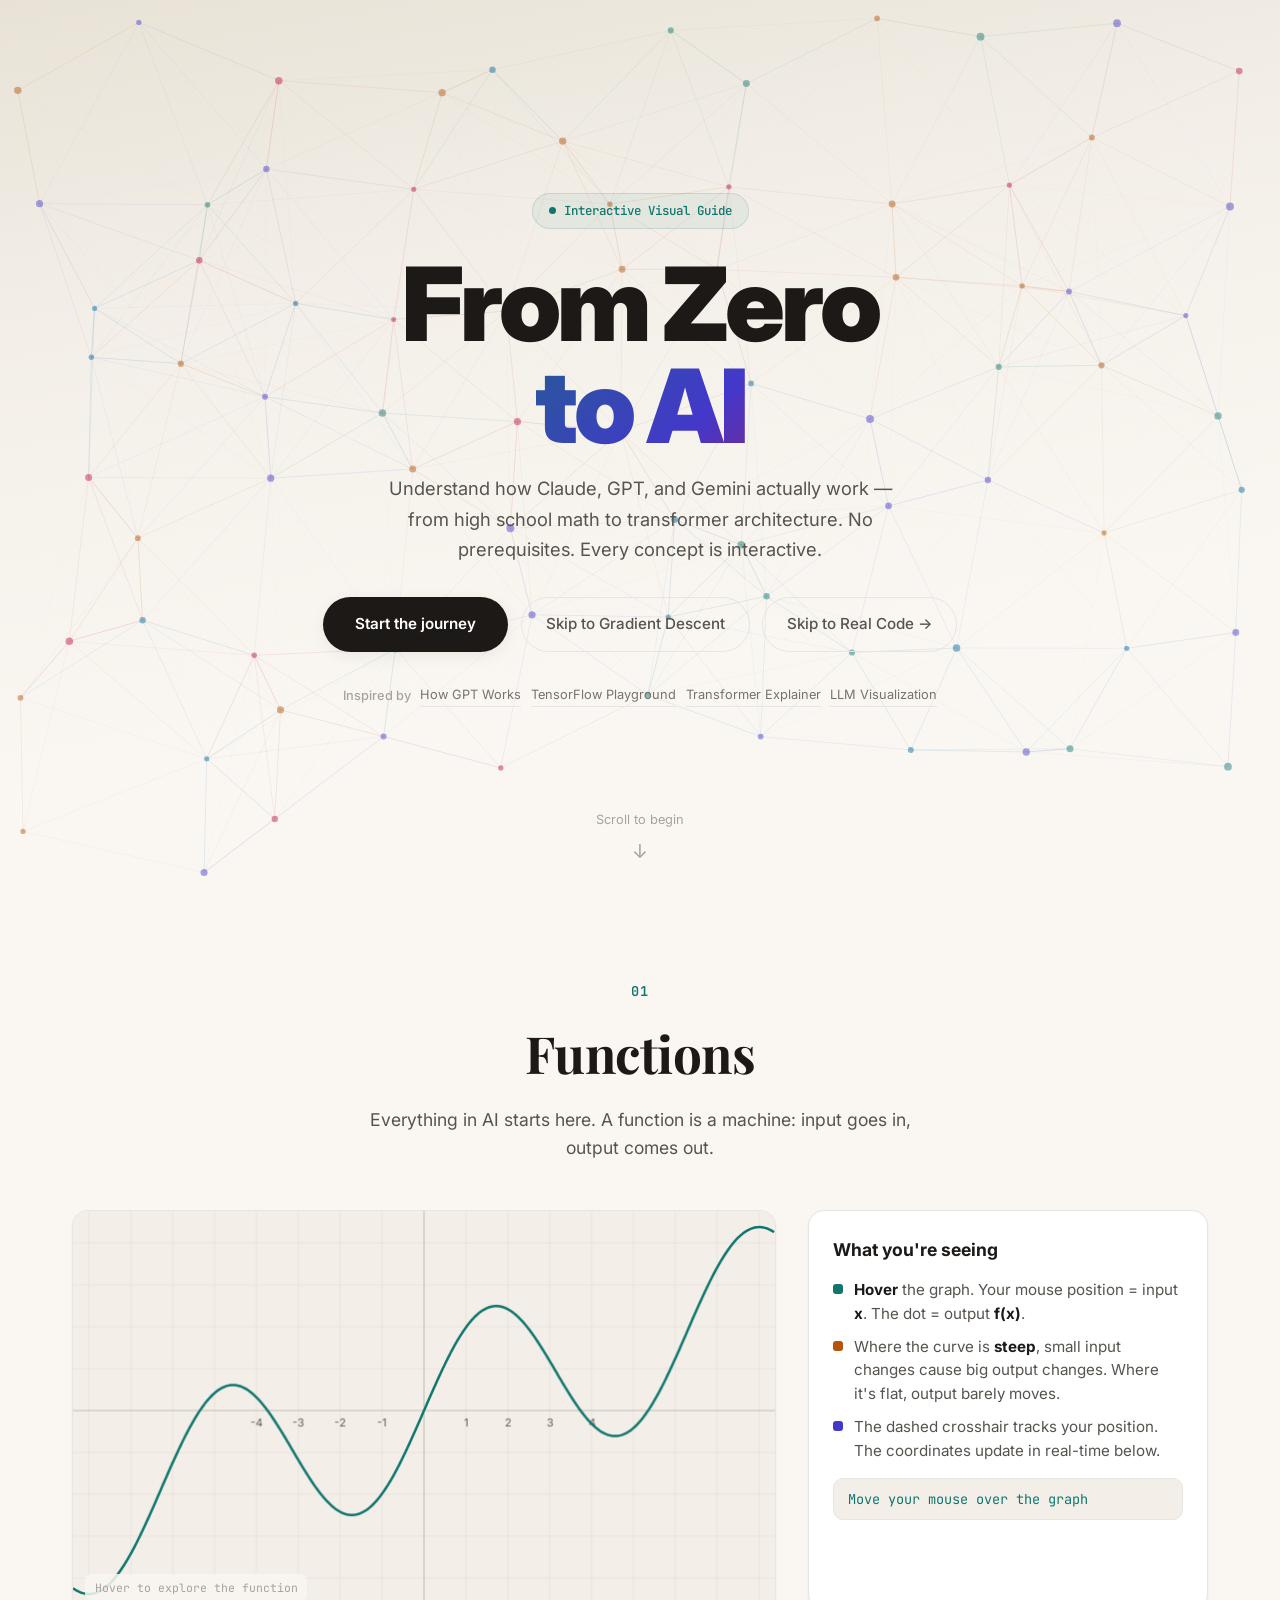
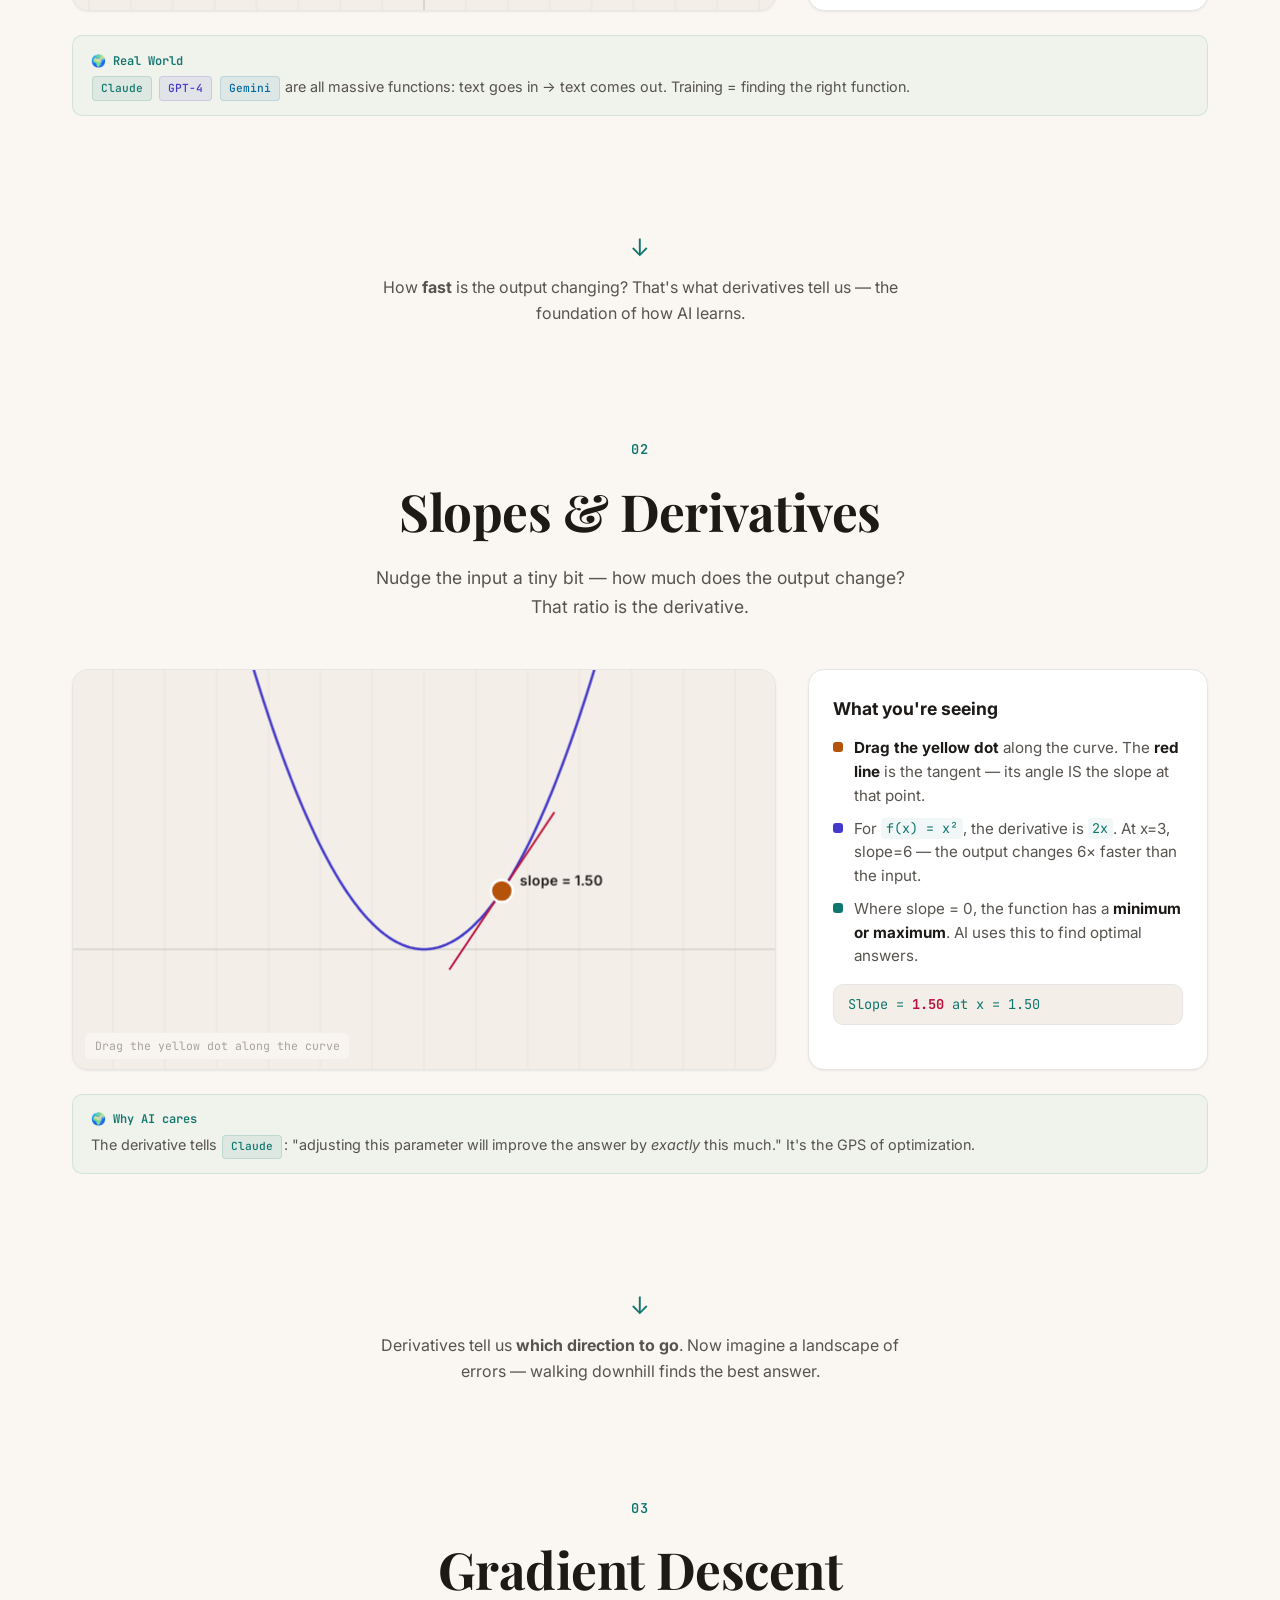
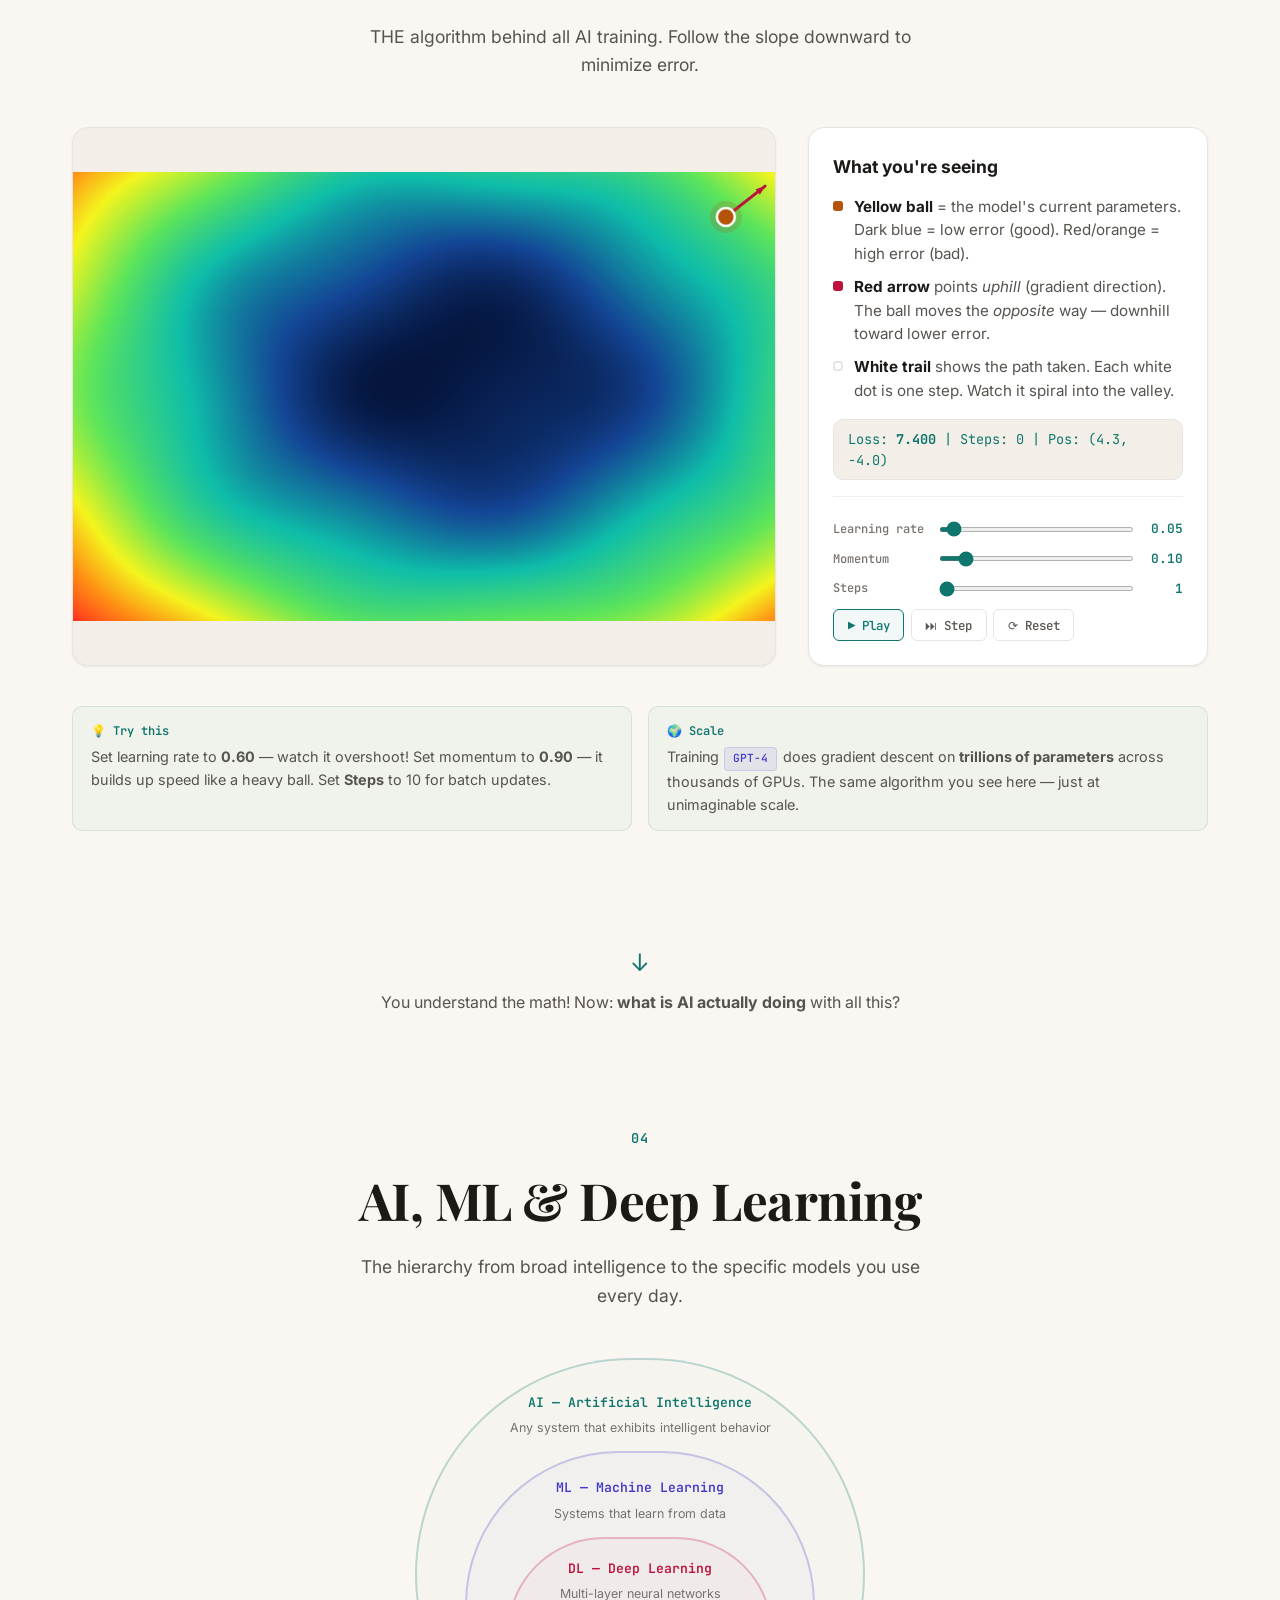
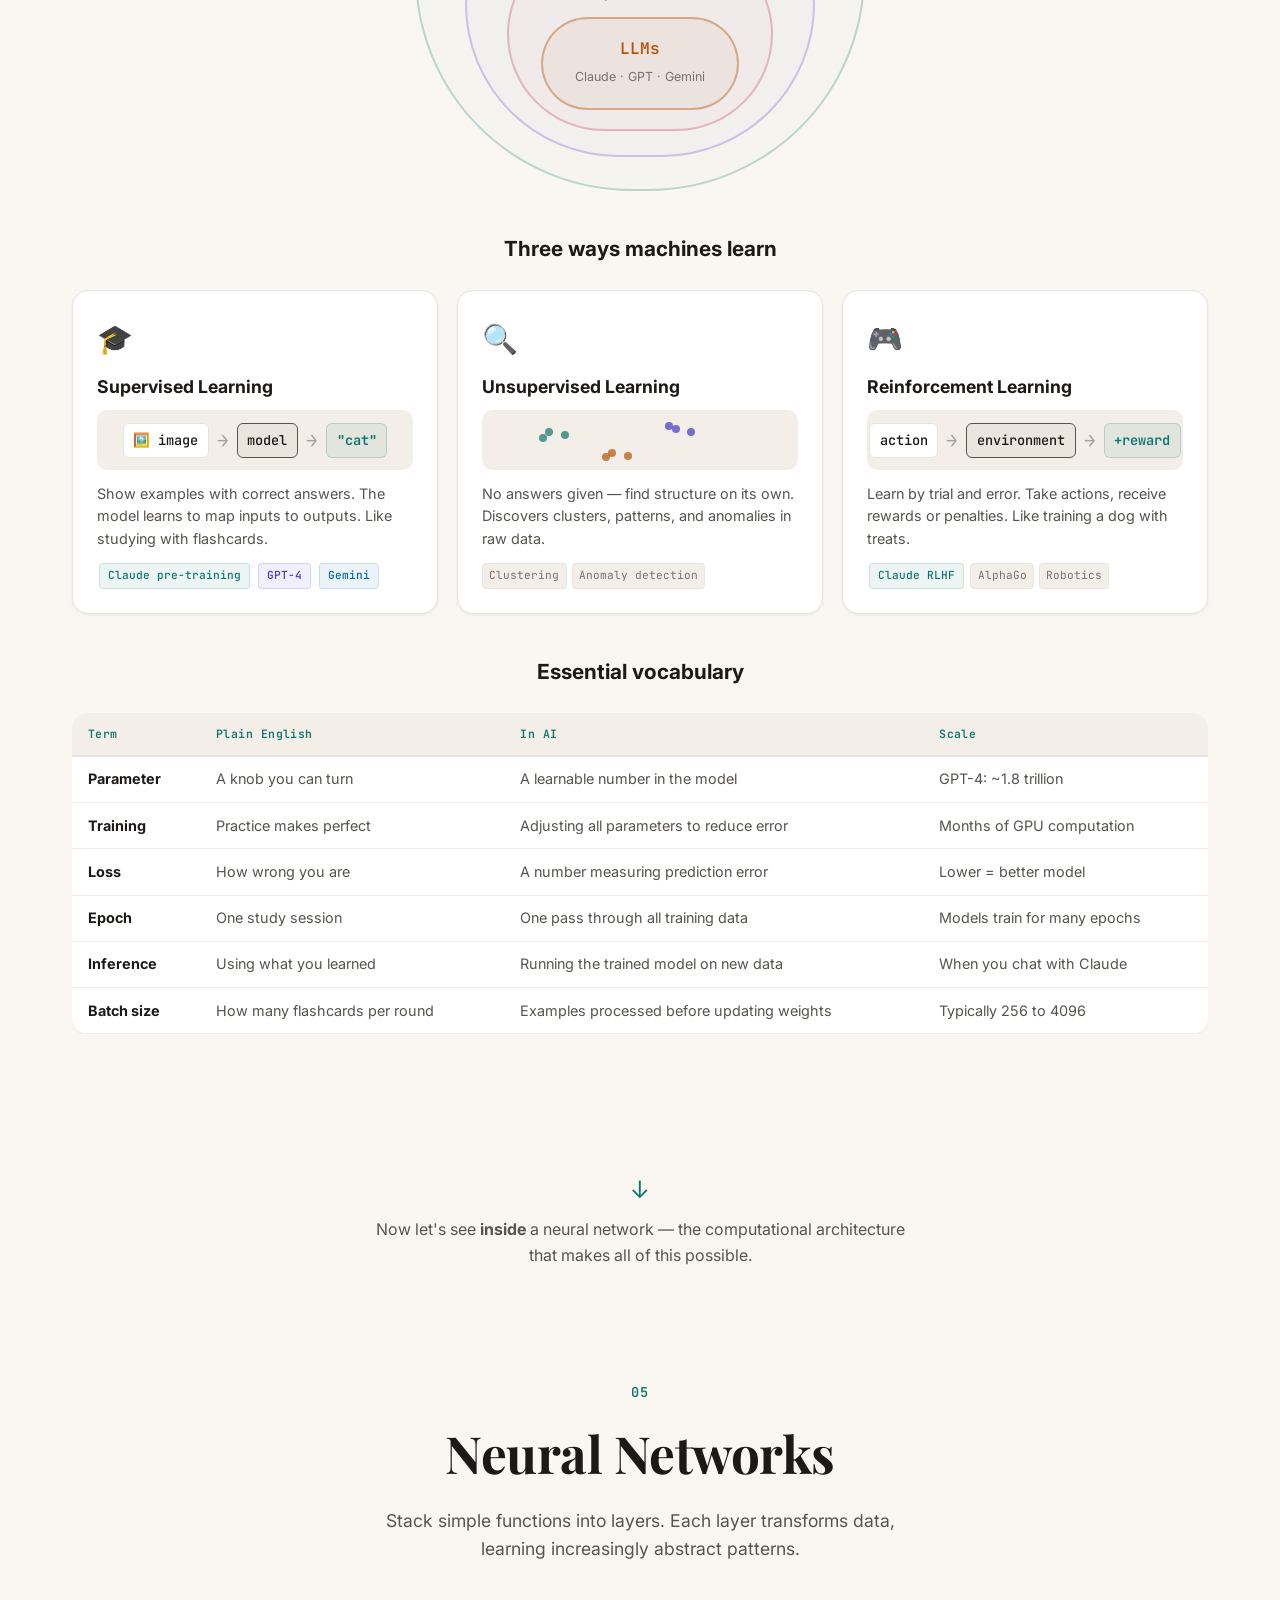
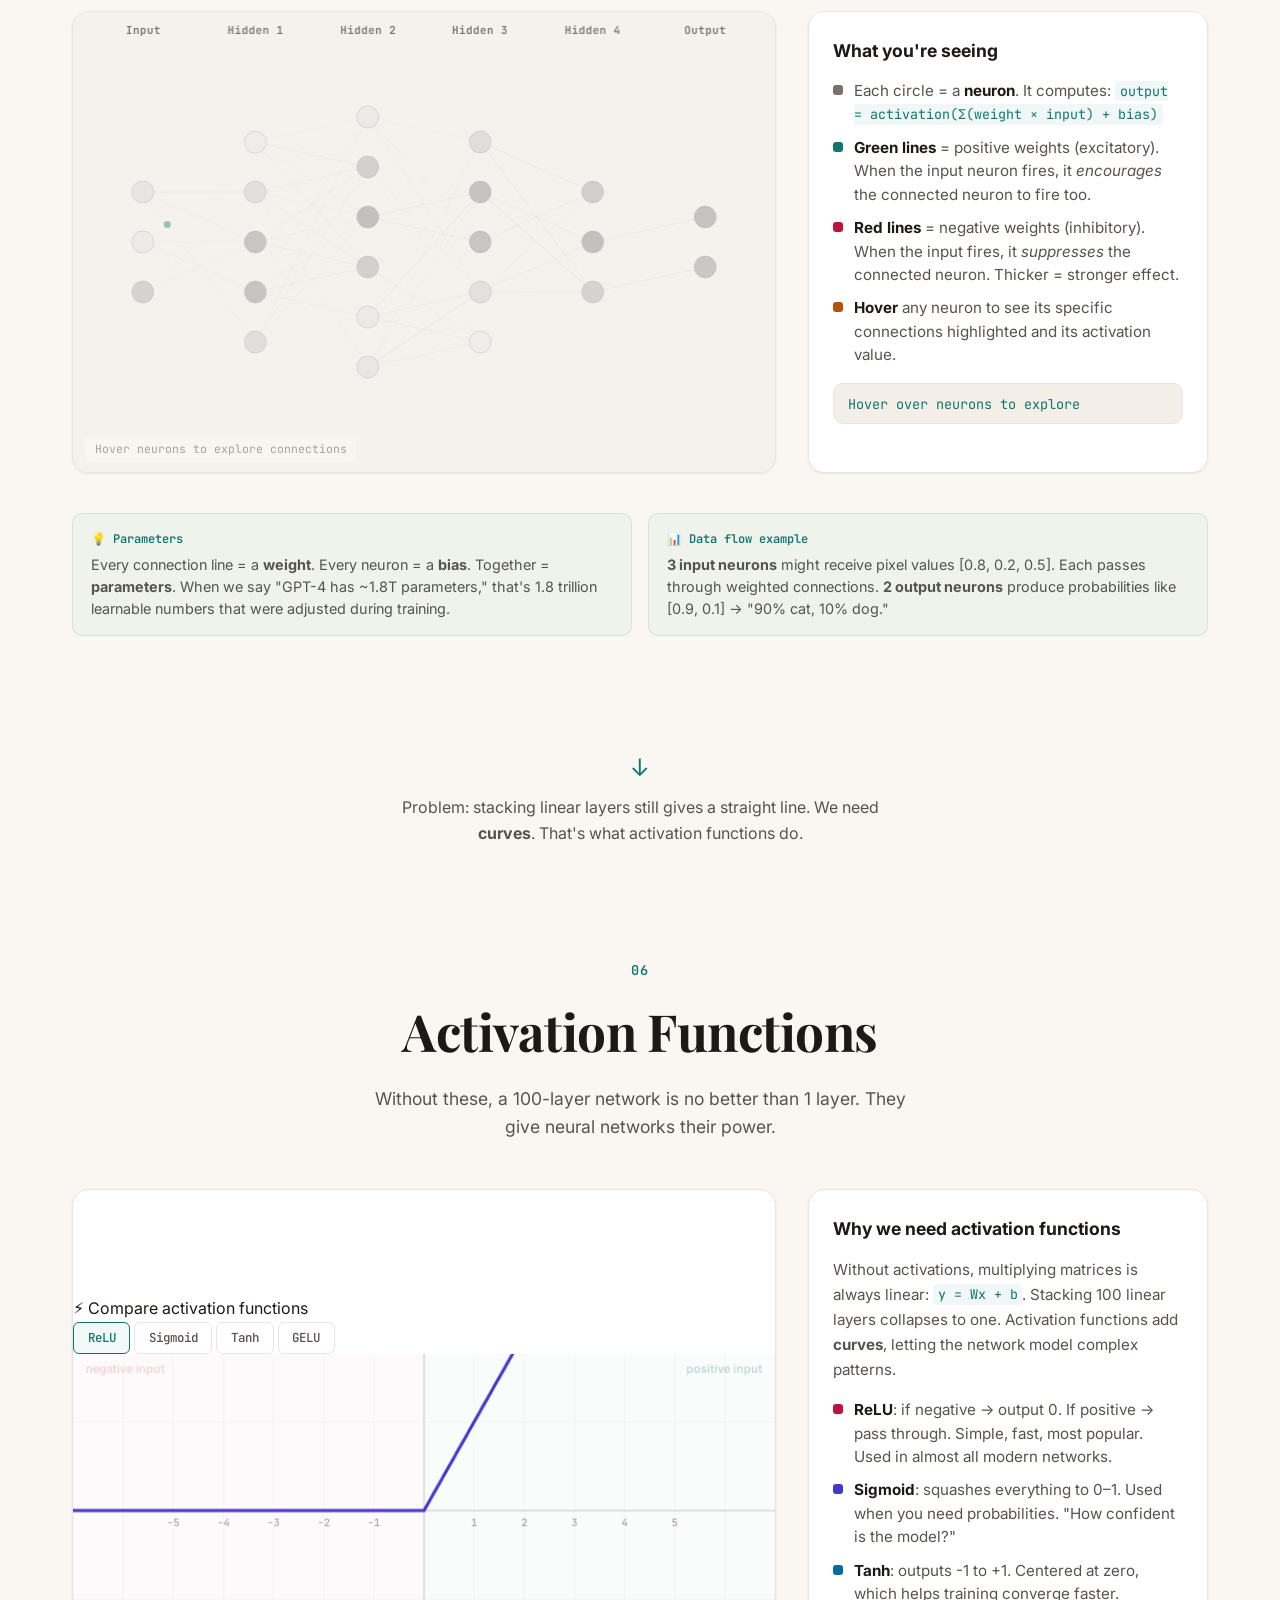
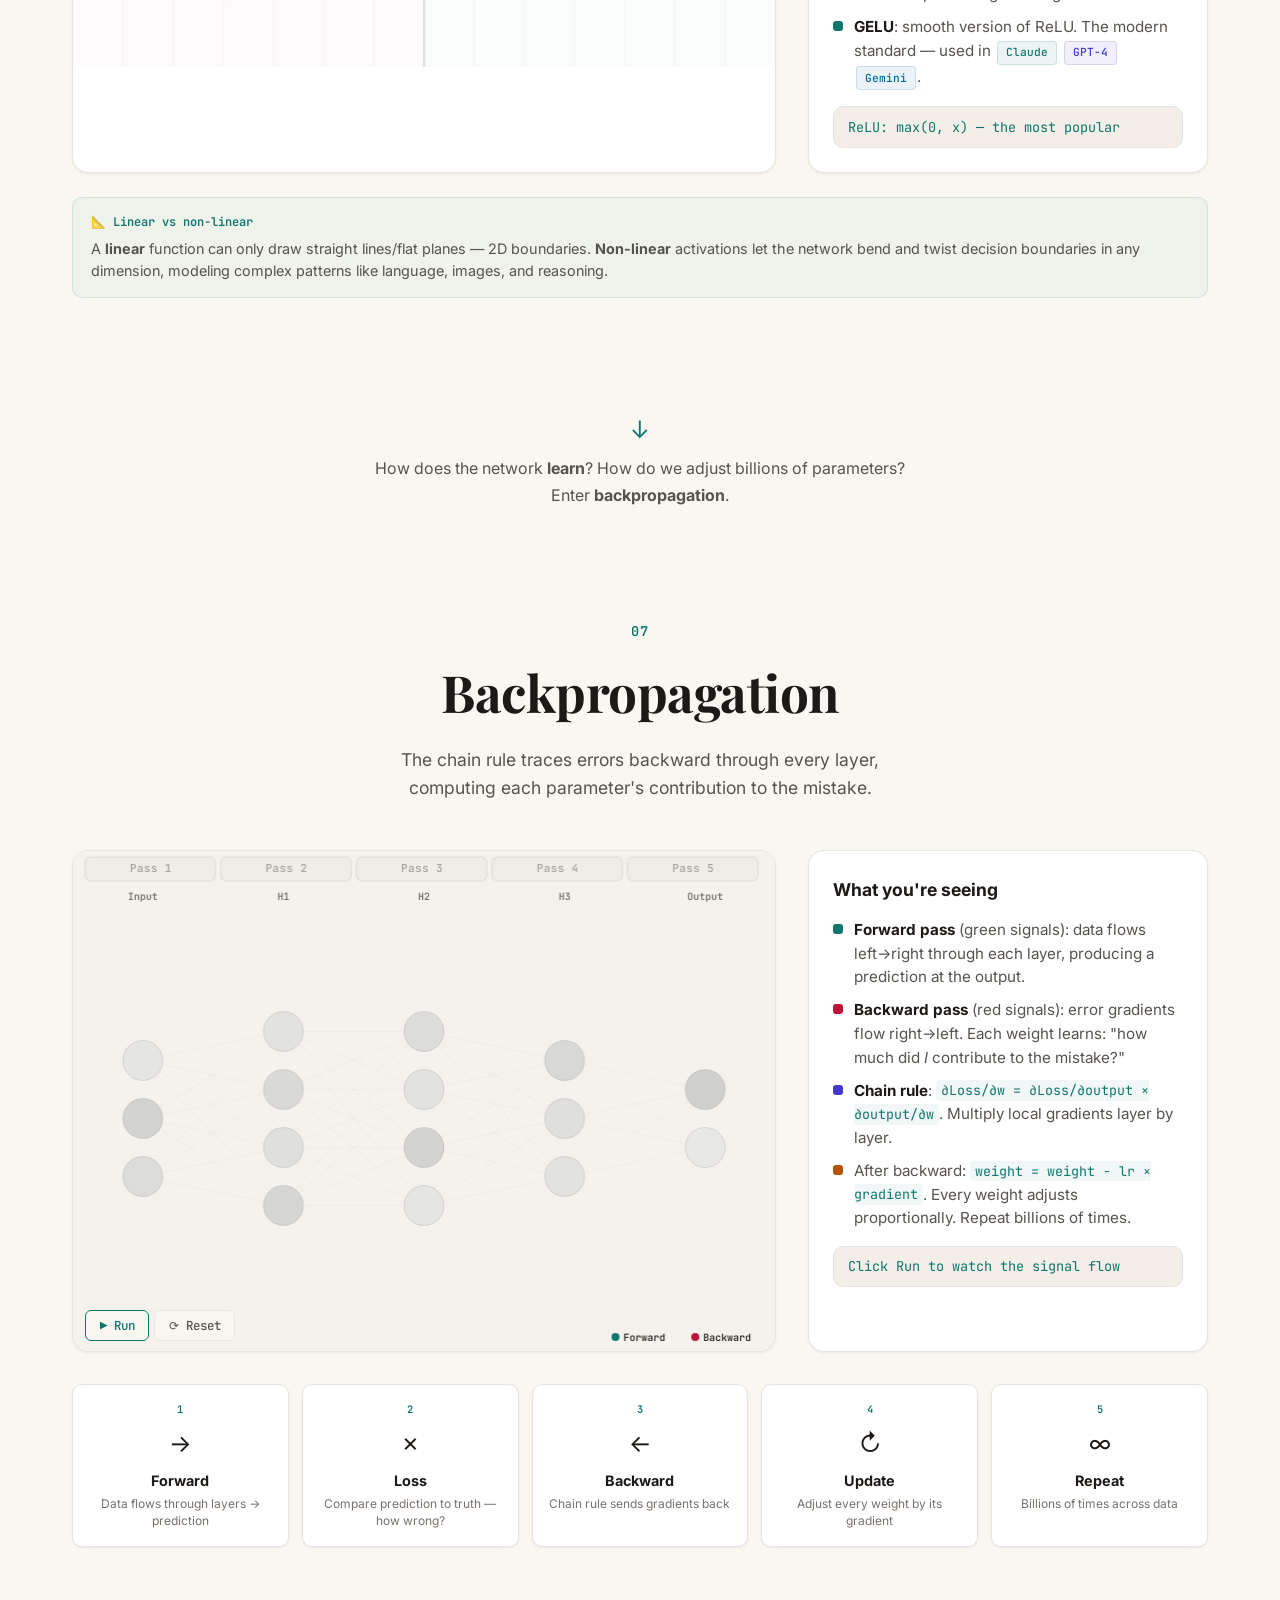
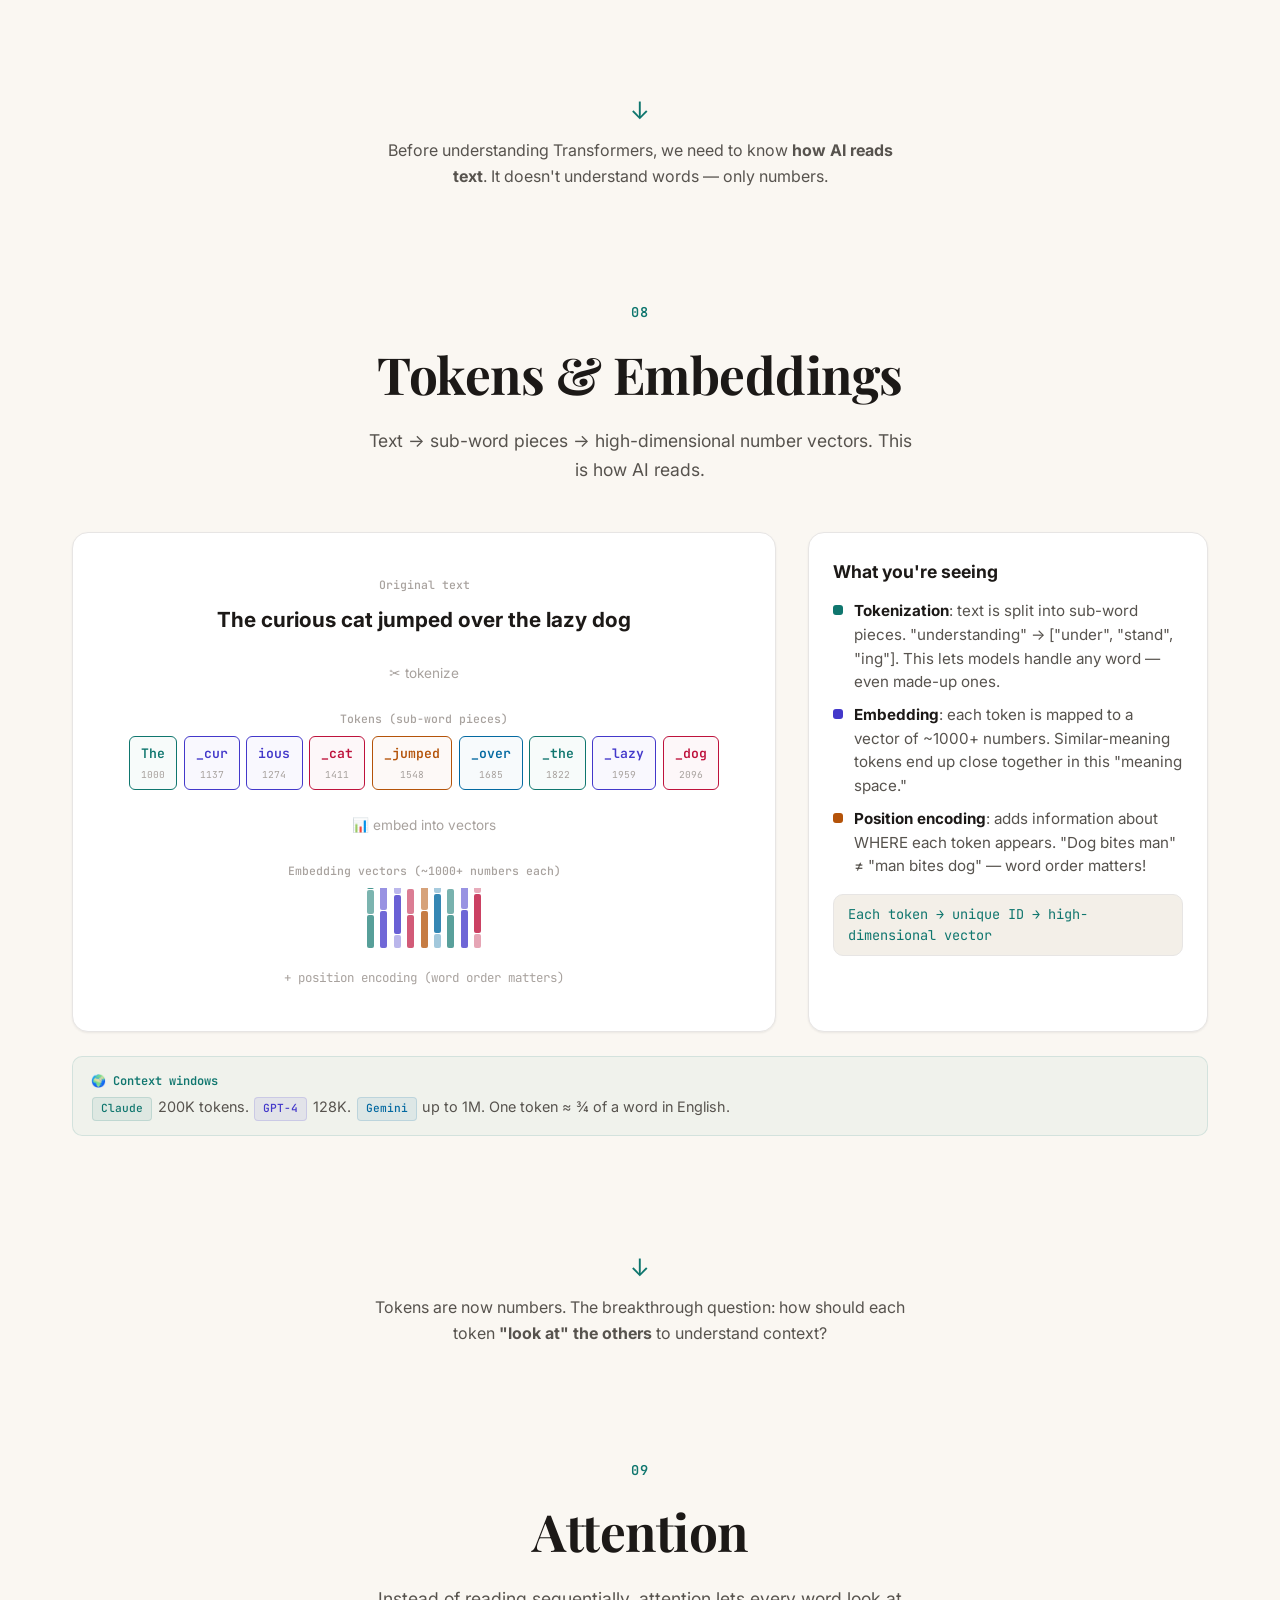
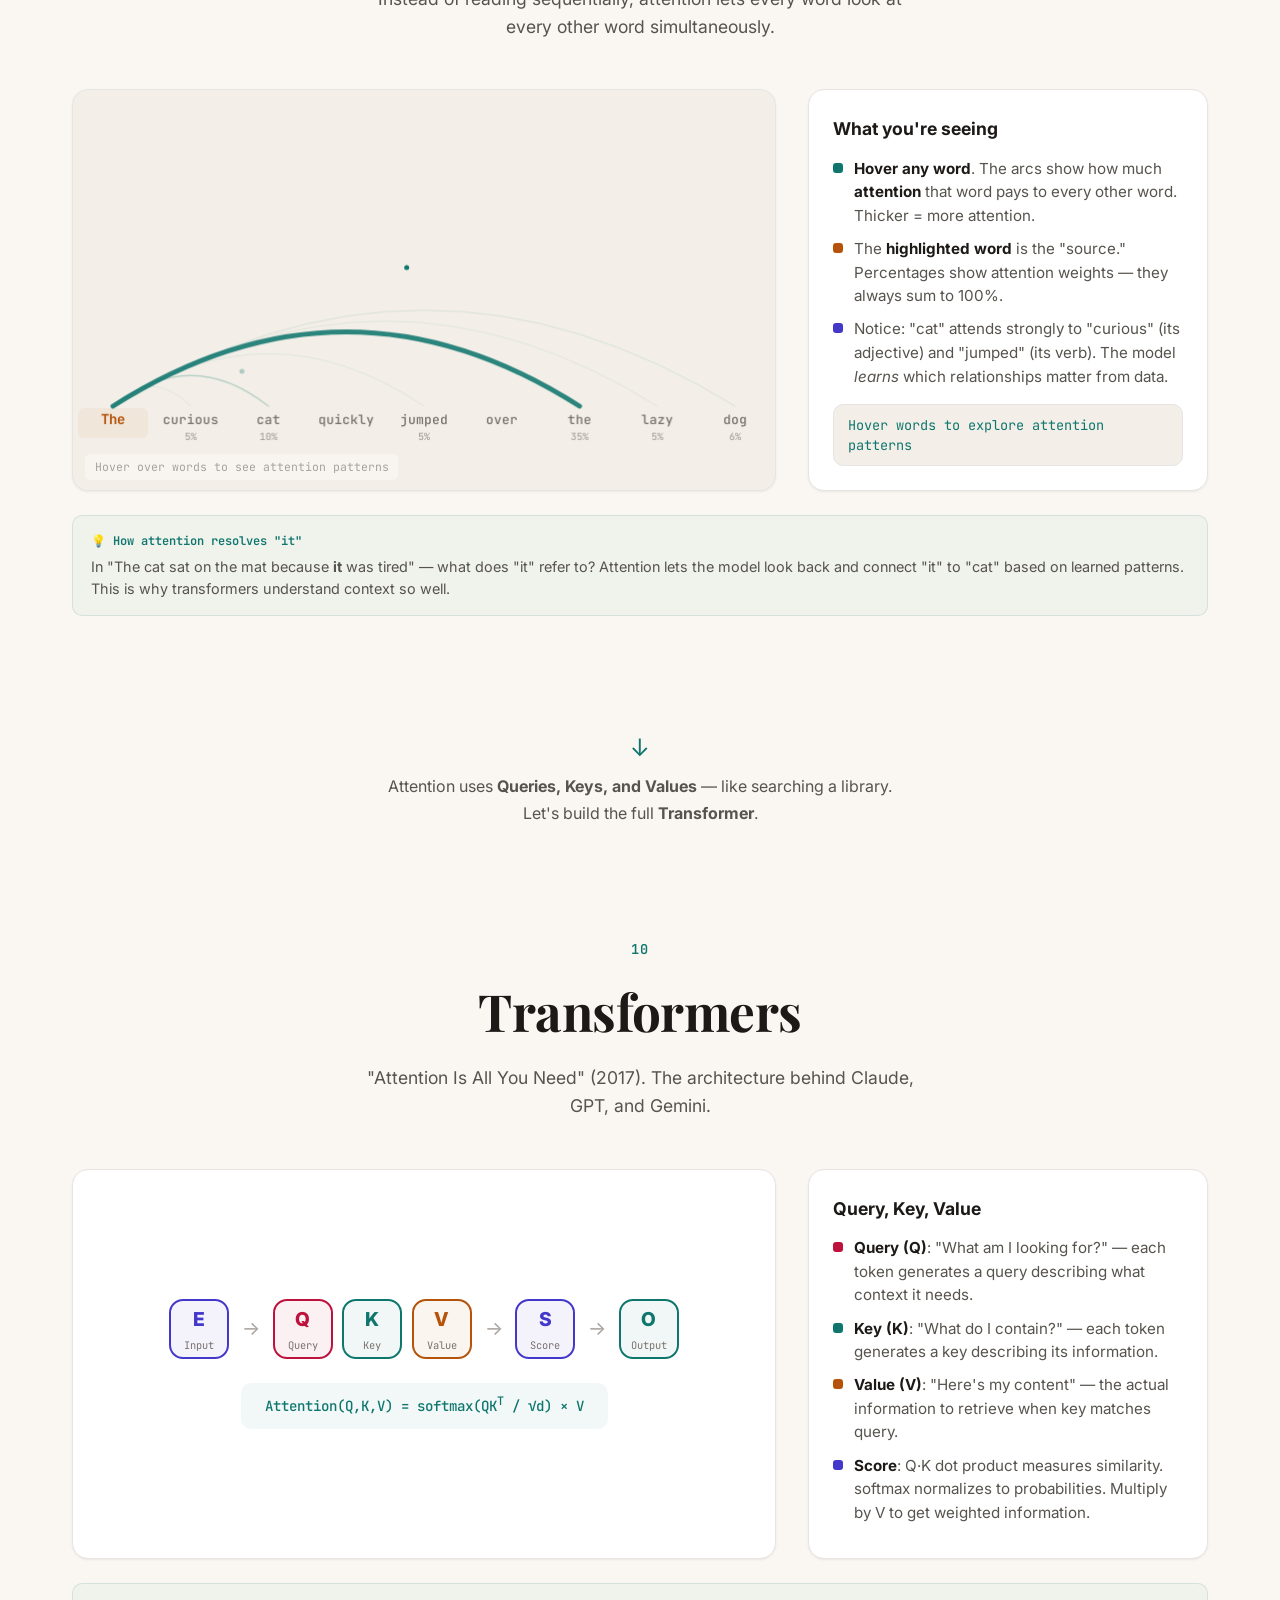
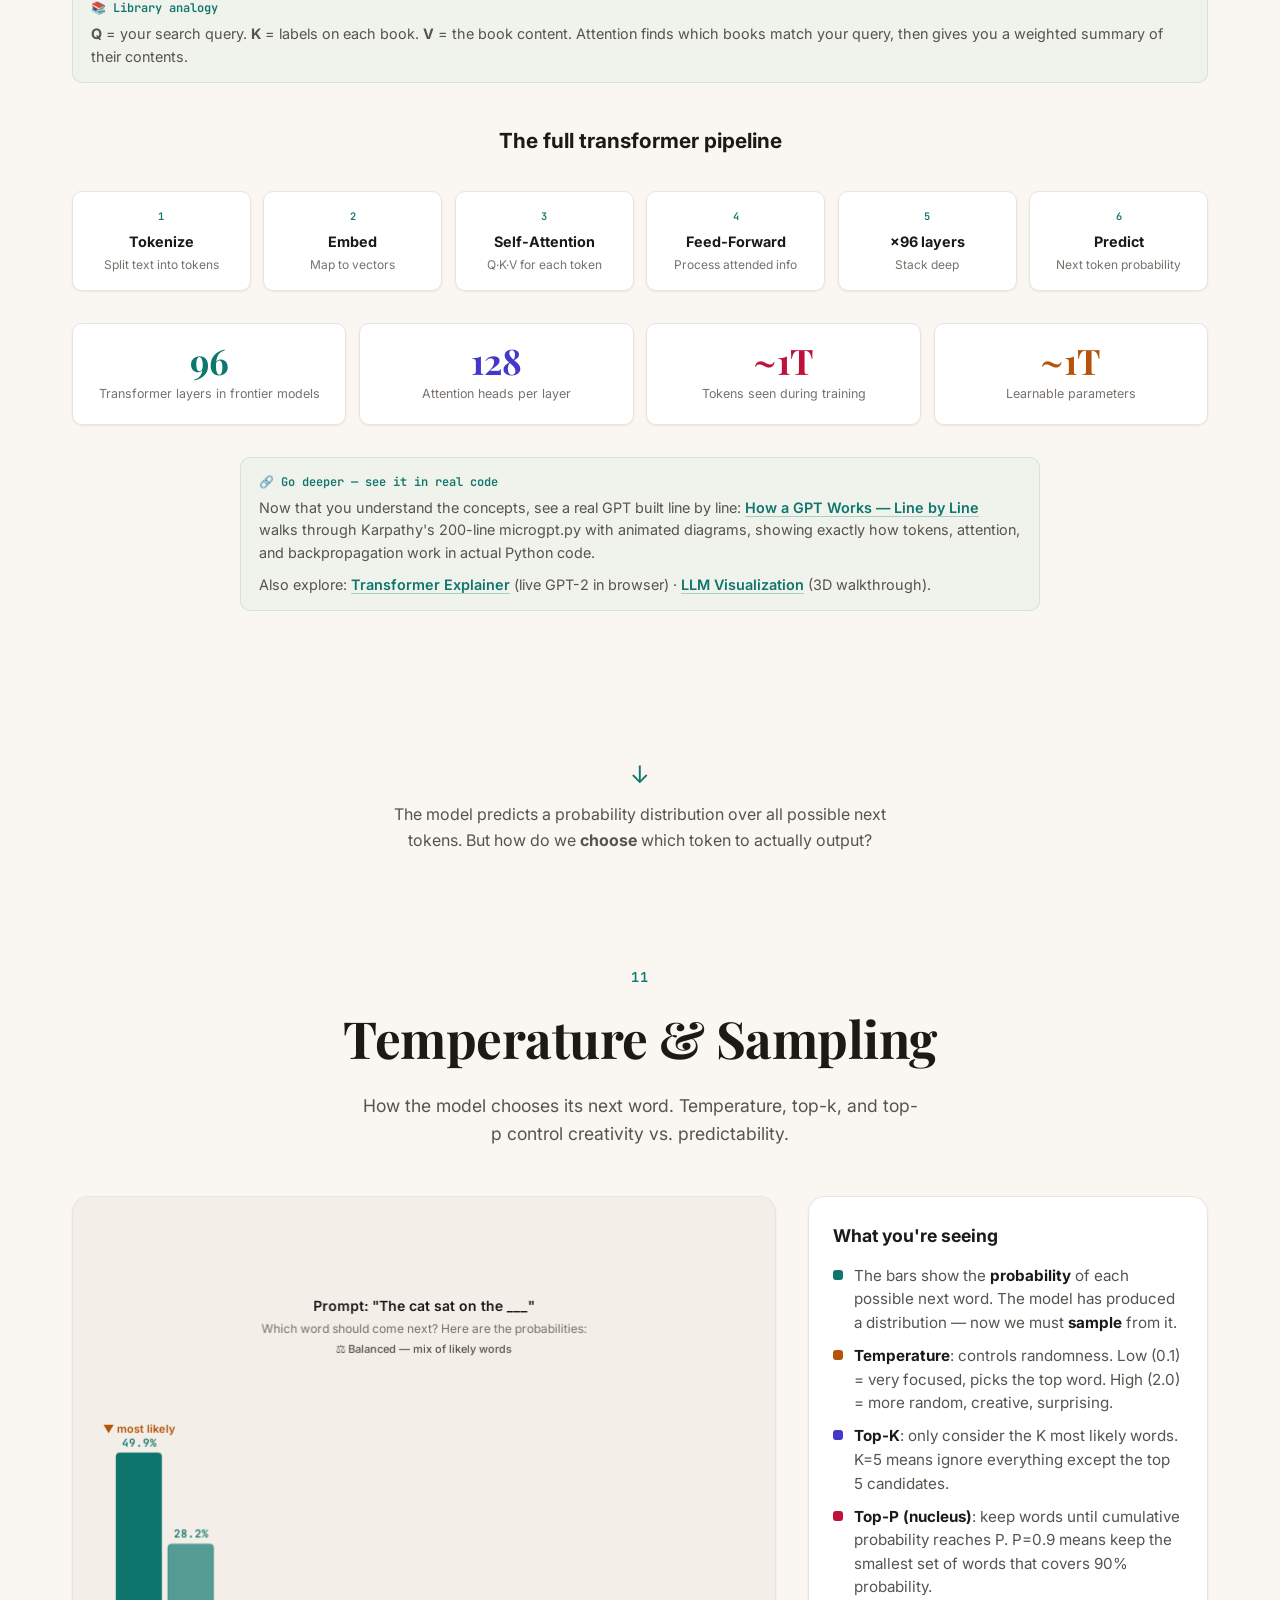
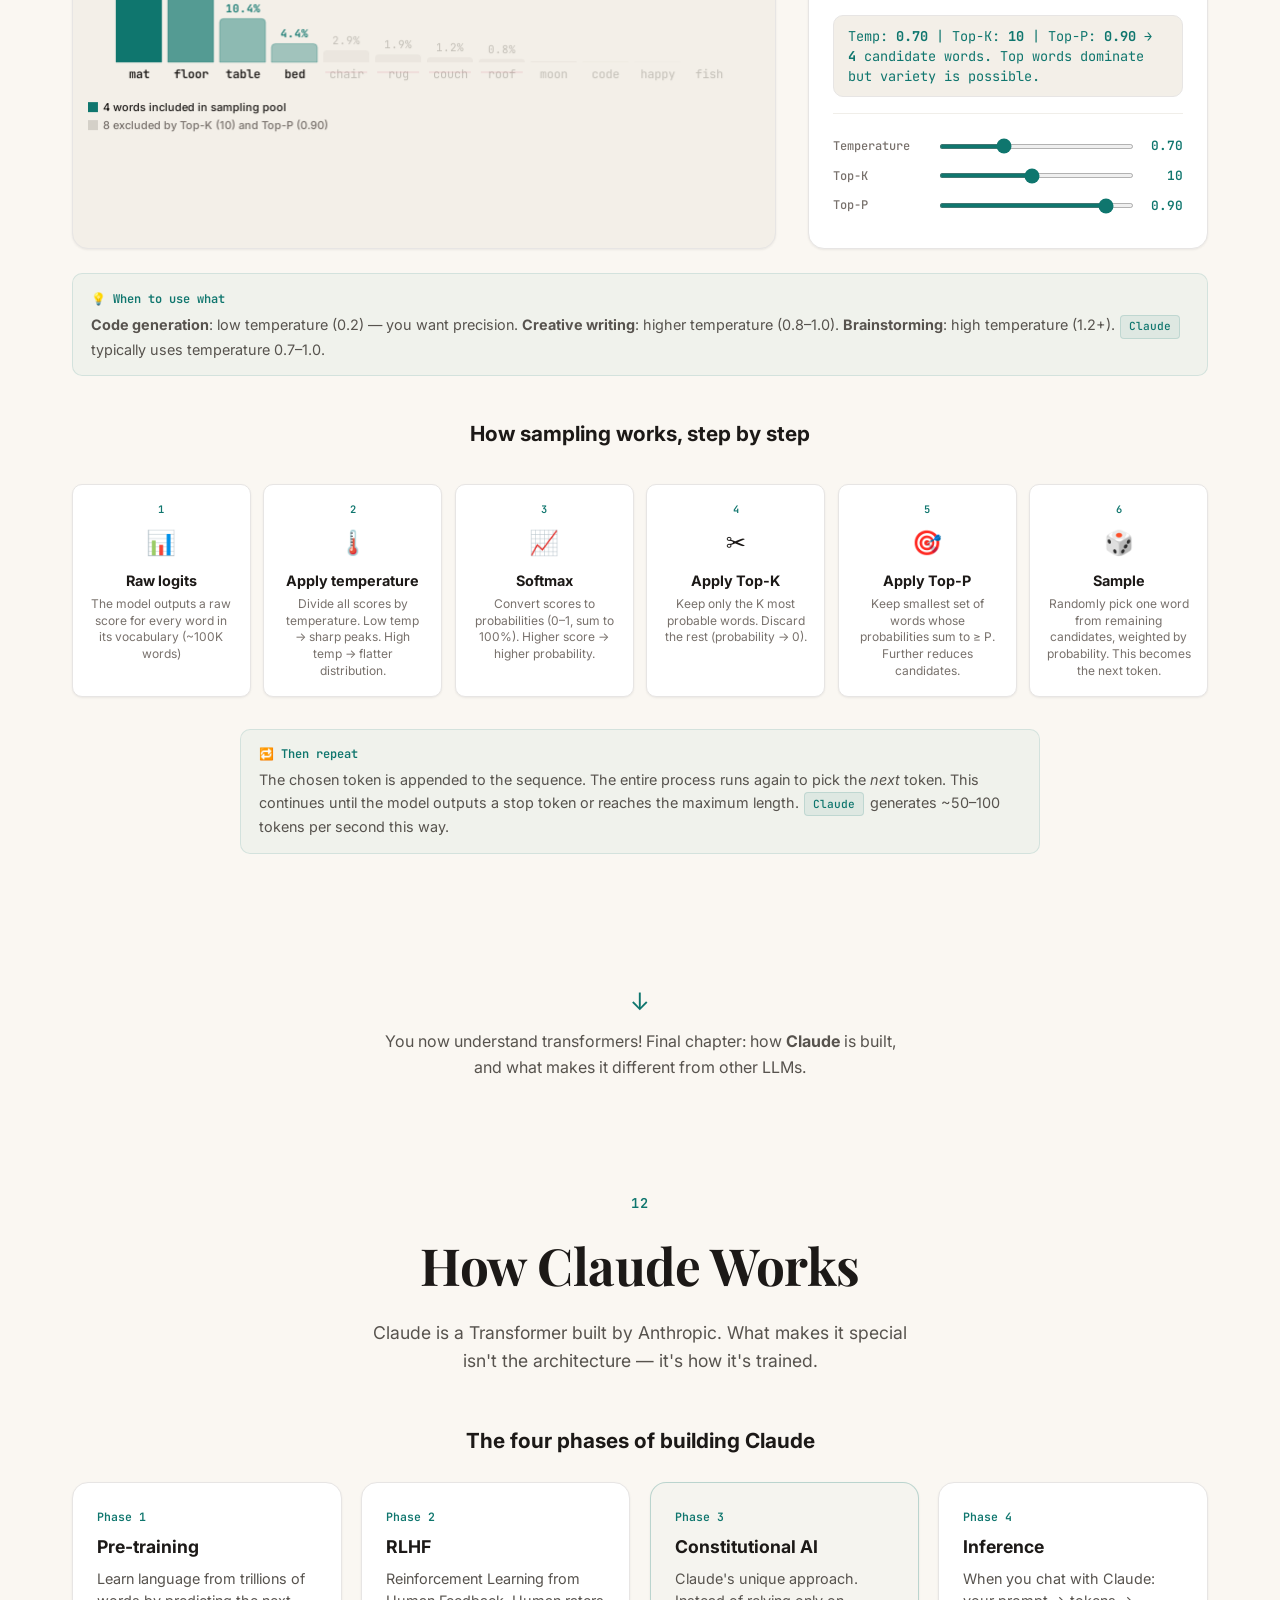
==== index.html @ 1b171b91 "Add files via upload" ====
<!DOCTYPE html>
<html lang="en">
<head>
<meta charset="UTF-8">
<meta name="viewport" content="width=device-width, initial-scale=1.0">
<title>From Zero to AI — An Interactive Journey</title>
<link rel="preconnect" href="https://fonts.googleapis.com">
<link href="https://fonts.googleapis.com/css2?family=Inter:wght@400;500;600;700;800;900&family=JetBrains+Mono:wght@400;500;600;700&family=Playfair+Display:wght@400;500;600;700;800;900&display=swap" rel="stylesheet">
<link rel="stylesheet" href="css/style.css">
</head>
<body>

<!-- Progress Bar -->
<div class="progress-bar" id="progressBar"></div>

<!-- Chapter Navigation -->
<nav class="chapter-nav" id="chapterNav">
  <div class="nav-inner">
    <a href="#hero" class="nav-logo">0→AI</a>
    <div class="nav-chapters">
      <a href="#ch1" class="nav-ch" data-ch="1"><span class="nav-num">01</span> Functions</a>
      <a href="#ch2" class="nav-ch" data-ch="2"><span class="nav-num">02</span> Derivatives</a>
      <a href="#ch3" class="nav-ch" data-ch="3"><span class="nav-num">03</span> Gradient Descent</a>
      <a href="#ch4" class="nav-ch" data-ch="4"><span class="nav-num">04</span> AI & ML</a>
      <a href="#ch5" class="nav-ch" data-ch="5"><span class="nav-num">05</span> Neural Networks</a>
      <a href="#ch6" class="nav-ch" data-ch="6"><span class="nav-num">06</span> Activations</a>
      <a href="#ch7" class="nav-ch" data-ch="7"><span class="nav-num">07</span> Backpropagation</a>
      <a href="#ch8" class="nav-ch" data-ch="8"><span class="nav-num">08</span> Tokens</a>
      <a href="#ch9" class="nav-ch" data-ch="9"><span class="nav-num">09</span> Attention</a>
      <a href="#ch10" class="nav-ch" data-ch="10"><span class="nav-num">10</span> Transformers</a>
      <a href="#ch11" class="nav-ch" data-ch="11"><span class="nav-num">11</span> Temperature</a>
      <a href="#ch12" class="nav-ch" data-ch="12"><span class="nav-num">12</span> Claude</a>
    </div>
  </div>
</nav>

<!-- ═══════════════ HERO ═══════════════ -->
<section class="hero" id="hero">
  <canvas id="heroCanvas"></canvas>
  <div class="hero-content">
    <div class="hero-badge"><span class="pulse-dot"></span>Interactive Visual Guide</div>
    <h1 class="hero-title">
      <span class="hero-line">From Zero</span>
      <span class="hero-line hero-gradient">to AI</span>
    </h1>
    <p class="hero-sub">Understand how Claude, GPT, and Gemini actually work — from high school math to transformer architecture. No prerequisites. Every concept is interactive.</p>
    <div class="hero-actions">
      <a href="#ch1" class="btn-primary">Start the journey</a>
      <a href="#ch3" class="btn-ghost">Skip to Gradient Descent</a>
      <a href="https://raj8github.github.io/how-gpt-works/" target="_blank" class="btn-ghost">Skip to Real Code →</a>
    </div>
    <div class="hero-refs">
      <span class="ref-tag">Inspired by</span>
      <a href="https://raj8github.github.io/how-gpt-works/" target="_blank" class="ref-link">How GPT Works</a>
      <a href="https://playground.tensorflow.org" target="_blank" class="ref-link">TensorFlow Playground</a>
      <a href="https://poloclub.github.io/transformer-explainer/" target="_blank" class="ref-link">Transformer Explainer</a>
      <a href="https://bbycroft.net/llm" target="_blank" class="ref-link">LLM Visualization</a>
    </div>
  </div>
  <div class="scroll-hint">
    <span>Scroll to begin</span>
    <div class="scroll-arrow">↓</div>
  </div>
</section>

<!-- ═══════════════ CH1: FUNCTIONS ═══════════════ -->
<section class="chapter" id="ch1">
  <div class="chapter-header">
    <div class="ch-num">01</div>
    <h2 class="ch-title">Functions</h2>
    <p class="ch-subtitle">Everything in AI starts here. A function is a machine: input goes in, output comes out.</p>
  </div>
  <div class="split-layout">
    <div class="viz-panel">
      <canvas id="funcCanvas"></canvas>
      <div class="viz-hint">Hover to explore the function</div>
    </div>
    <div class="explain-panel">
      <h3>What you're seeing</h3>
      <div class="explain-row"><div class="dot dot-teal"></div><p><strong>Hover</strong> the graph. Your mouse position = input <strong>x</strong>. The dot = output <strong>f(x)</strong>.</p></div>
      <div class="explain-row"><div class="dot dot-amber"></div><p>Where the curve is <strong>steep</strong>, small input changes cause big output changes. Where it's flat, output barely moves.</p></div>
      <div class="explain-row"><div class="dot dot-indigo"></div><p>The dashed crosshair tracks your position. The coordinates update in real-time below.</p></div>
      <div class="live-readout" id="funcReadout">Move your mouse over the graph</div>
    </div>
  </div>
  <div class="callout" style="margin-top:1.5rem">
    <div class="callout-title">🌍 Real World</div>
    <p><span class="model-tag tag-claude">Claude</span> <span class="model-tag tag-gpt">GPT-4</span> <span class="model-tag tag-gemini">Gemini</span> are all massive functions: text goes in → text comes out. Training = finding the right function.</p>
  </div>
</section>

<div class="bridge"><div class="bridge-arrow">↓</div><p>How <strong>fast</strong> is the output changing? That's what derivatives tell us — the foundation of how AI learns.</p></div>

<!-- ═══════════════ CH2: DERIVATIVES ═══════════════ -->
<section class="chapter" id="ch2">
  <div class="chapter-header">
    <div class="ch-num">02</div>
    <h2 class="ch-title">Slopes & Derivatives</h2>
    <p class="ch-subtitle">Nudge the input a tiny bit — how much does the output change? That ratio is the derivative.</p>
  </div>
  <div class="split-layout">
    <div class="viz-panel">
      <canvas id="slopeCanvas"></canvas>
      <div class="viz-hint">Drag the yellow dot along the curve</div>
    </div>
    <div class="explain-panel">
      <h3>What you're seeing</h3>
      <div class="explain-row"><div class="dot dot-amber"></div><p><strong>Drag the yellow dot</strong> along the curve. The <strong class="text-rose">red line</strong> is the tangent — its angle IS the slope at that point.</p></div>
      <div class="explain-row"><div class="dot dot-indigo"></div><p>For <code>f(x) = x²</code>, the derivative is <code>2x</code>. At x=3, slope=6 — the output changes 6× faster than the input.</p></div>
      <div class="explain-row"><div class="dot dot-teal"></div><p>Where slope = 0, the function has a <strong>minimum or maximum</strong>. AI uses this to find optimal answers.</p></div>
      <div class="live-readout" id="slopeReadout">Drag to see slope change</div>
    </div>
  </div>
  <div class="callout" style="margin-top:1.5rem">
    <div class="callout-title">🌍 Why AI cares</div>
    <p>The derivative tells <span class="model-tag tag-claude">Claude</span>: "adjusting this parameter will improve the answer by <em>exactly</em> this much." It's the GPS of optimization.</p>
  </div>
</section>

<div class="bridge"><div class="bridge-arrow">↓</div><p>Derivatives tell us <strong>which direction to go</strong>. Now imagine a landscape of errors — walking downhill finds the best answer.</p></div>

<!-- ═══════════════ CH3: GRADIENT DESCENT ═══════════════ -->
<section class="chapter" id="ch3">
  <div class="chapter-header">
    <div class="ch-num">03</div>
    <h2 class="ch-title">Gradient Descent</h2>
    <p class="ch-subtitle">THE algorithm behind all AI training. Follow the slope downward to minimize error.</p>
  </div>
  <div class="split-layout">
    <div class="viz-panel">
      <canvas id="gdCanvas"></canvas>
    </div>
    <div class="explain-panel">
      <h3>What you're seeing</h3>
      <div class="explain-row"><div class="dot dot-amber"></div><p><strong class="text-amber">Yellow ball</strong> = the model's current parameters. Dark blue = low error (good). Red/orange = high error (bad).</p></div>
      <div class="explain-row"><div class="dot dot-rose"></div><p><strong class="text-rose">Red arrow</strong> points <em>uphill</em> (gradient direction). The ball moves the <em>opposite</em> way — downhill toward lower error.</p></div>
      <div class="explain-row"><div class="dot dot-white"></div><p><strong>White trail</strong> shows the path taken. Each white dot is one step. Watch it spiral into the valley.</p></div>
      <div class="live-readout" id="gdReadout">Press Play or Step to begin</div>
      <div class="control-group">
        <div class="slider-row">
          <label>Learning rate</label>
          <input type="range" id="gdLR" min="2" max="80" value="5">
          <span class="slider-val" id="gdLRVal">0.05</span>
        </div>
        <div class="slider-row">
          <label>Momentum</label>
          <input type="range" id="gdMom" min="0" max="95" value="10">
          <span class="slider-val" id="gdMomVal">0.10</span>
        </div>
        <div class="slider-row">
          <label>Steps</label>
          <input type="range" id="gdSteps" min="1" max="20" value="1">
          <span class="slider-val" id="gdStepsVal">1</span>
        </div>
        <div class="btn-row">
          <button class="btn-ctrl btn-play" id="gdPlay">▶ Play</button>
          <button class="btn-ctrl" id="gdStep">⏭ Step</button>
          <button class="btn-ctrl" id="gdReset">⟳ Reset</button>
        </div>
      </div>
    </div>
  </div>
  <div class="callout-row">
    <div class="callout">
      <div class="callout-title">💡 Try this</div>
      <p>Set learning rate to <strong>0.60</strong> — watch it overshoot! Set momentum to <strong>0.90</strong> — it builds up speed like a heavy ball. Set <strong>Steps</strong> to 10 for batch updates.</p>
    </div>
    <div class="callout">
      <div class="callout-title">🌍 Scale</div>
      <p>Training <span class="model-tag tag-gpt">GPT-4</span> does gradient descent on <strong>trillions of parameters</strong> across thousands of GPUs. The same algorithm you see here — just at unimaginable scale.</p>
    </div>
  </div>
</section>

<div class="bridge"><div class="bridge-arrow">↓</div><p>You understand the math! Now: <strong>what is AI actually doing</strong> with all this?</p></div>

<!-- ═══════════════ CH4: AI & ML ═══════════════ -->
<section class="chapter" id="ch4">
  <div class="chapter-header">
    <div class="ch-num">04</div>
    <h2 class="ch-title">AI, ML & Deep Learning</h2>
    <p class="ch-subtitle">The hierarchy from broad intelligence to the specific models you use every day.</p>
  </div>

  <!-- Hierarchy Diagram -->
  <div class="hierarchy-container">
    <div class="hierarchy-ring ring-ai">
      <span class="ring-label">AI — Artificial Intelligence</span>
      <span class="ring-desc">Any system that exhibits intelligent behavior</span>
      <div class="hierarchy-ring ring-ml">
        <span class="ring-label">ML — Machine Learning</span>
        <span class="ring-desc">Systems that learn from data</span>
        <div class="hierarchy-ring ring-dl">
          <span class="ring-label">DL — Deep Learning</span>
          <span class="ring-desc">Multi-layer neural networks</span>
          <div class="hierarchy-ring ring-llm">
            <span class="ring-label">LLMs</span>
            <span class="ring-desc">Claude · GPT · Gemini</span>
          </div>
        </div>
      </div>
    </div>
  </div>

  <!-- Learning Types -->
  <h3 class="section-subhead">Three ways machines learn</h3>
  <div class="learning-types">
    <div class="lt-card">
      <div class="lt-icon">🎓</div>
      <h4>Supervised Learning</h4>
      <div class="lt-visual">
        <div class="lt-flow">
          <span class="lt-item">🖼️ image</span>
          <span class="lt-arrow">→</span>
          <span class="lt-item lt-model">model</span>
          <span class="lt-arrow">→</span>
          <span class="lt-item lt-label">"cat"</span>
        </div>
      </div>
      <p>Show examples with correct answers. The model learns to map inputs to outputs. Like studying with flashcards.</p>
      <div class="lt-tags"><span class="model-tag tag-claude">Claude pre-training</span> <span class="model-tag tag-gpt">GPT-4</span> <span class="model-tag tag-gemini">Gemini</span></div>
    </div>
    <div class="lt-card">
      <div class="lt-icon">🔍</div>
      <h4>Unsupervised Learning</h4>
      <div class="lt-visual">
        <div class="lt-clusters">
          <span class="cluster-dot" style="background:#0f766e;left:20%;top:30%"></span>
          <span class="cluster-dot" style="background:#0f766e;left:25%;top:35%"></span>
          <span class="cluster-dot" style="background:#0f766e;left:18%;top:40%"></span>
          <span class="cluster-dot" style="background:#4338ca;left:60%;top:25%"></span>
          <span class="cluster-dot" style="background:#4338ca;left:65%;top:30%"></span>
          <span class="cluster-dot" style="background:#4338ca;left:58%;top:20%"></span>
          <span class="cluster-dot" style="background:#b45309;left:40%;top:65%"></span>
          <span class="cluster-dot" style="background:#b45309;left:45%;top:70%"></span>
          <span class="cluster-dot" style="background:#b45309;left:38%;top:72%"></span>
        </div>
      </div>
      <p>No answers given — find structure on its own. Discovers clusters, patterns, and anomalies in raw data.</p>
      <div class="lt-tags"><span class="tag-sm">Clustering</span> <span class="tag-sm">Anomaly detection</span></div>
    </div>
    <div class="lt-card">
      <div class="lt-icon">🎮</div>
      <h4>Reinforcement Learning</h4>
      <div class="lt-visual">
        <div class="lt-flow">
          <span class="lt-item">action</span>
          <span class="lt-arrow">→</span>
          <span class="lt-item lt-model">environment</span>
          <span class="lt-arrow">→</span>
          <span class="lt-item lt-reward">+reward</span>
        </div>
      </div>
      <p>Learn by trial and error. Take actions, receive rewards or penalties. Like training a dog with treats.</p>
      <div class="lt-tags"><span class="model-tag tag-claude">Claude RLHF</span> <span class="tag-sm">AlphaGo</span> <span class="tag-sm">Robotics</span></div>
    </div>
  </div>

  <!-- Vocabulary Table -->
  <h3 class="section-subhead">Essential vocabulary</h3>
  <div class="vocab-table">
    <table>
      <thead><tr><th>Term</th><th>Plain English</th><th>In AI</th><th>Scale</th></tr></thead>
      <tbody>
        <tr><td><strong>Parameter</strong></td><td>A knob you can turn</td><td>A learnable number in the model</td><td>GPT-4: ~1.8 trillion</td></tr>
        <tr><td><strong>Training</strong></td><td>Practice makes perfect</td><td>Adjusting all parameters to reduce error</td><td>Months of GPU computation</td></tr>
        <tr><td><strong>Loss</strong></td><td>How wrong you are</td><td>A number measuring prediction error</td><td>Lower = better model</td></tr>
        <tr><td><strong>Epoch</strong></td><td>One study session</td><td>One pass through all training data</td><td>Models train for many epochs</td></tr>
        <tr><td><strong>Inference</strong></td><td>Using what you learned</td><td>Running the trained model on new data</td><td>When you chat with Claude</td></tr>
        <tr><td><strong>Batch size</strong></td><td>How many flashcards per round</td><td>Examples processed before updating weights</td><td>Typically 256 to 4096</td></tr>
      </tbody>
    </table>
  </div>
</section>

<div class="bridge"><div class="bridge-arrow">↓</div><p>Now let's see <strong>inside</strong> a neural network — the computational architecture that makes all of this possible.</p></div>

<!-- ═══════════════ CH5: NEURAL NETWORKS ═══════════════ -->
<section class="chapter" id="ch5">
  <div class="chapter-header">
    <div class="ch-num">05</div>
    <h2 class="ch-title">Neural Networks</h2>
    <p class="ch-subtitle">Stack simple functions into layers. Each layer transforms data, learning increasingly abstract patterns.</p>
  </div>
  <div class="split-layout">
    <div class="viz-panel">
      <canvas id="nnCanvas"></canvas>
      <div class="viz-hint">Hover neurons to explore connections</div>
    </div>
    <div class="explain-panel">
      <h3>What you're seeing</h3>
      <div class="explain-row"><div class="dot dot-stone"></div><p>Each circle = a <strong>neuron</strong>. It computes: <code>output = activation(Σ(weight × input) + bias)</code></p></div>
      <div class="explain-row"><div class="dot dot-teal"></div><p><strong class="text-teal">Green lines</strong> = positive weights (excitatory). When the input neuron fires, it <em>encourages</em> the connected neuron to fire too.</p></div>
      <div class="explain-row"><div class="dot dot-rose"></div><p><strong class="text-rose">Red lines</strong> = negative weights (inhibitory). When the input fires, it <em>suppresses</em> the connected neuron. Thicker = stronger effect.</p></div>
      <div class="explain-row"><div class="dot dot-amber"></div><p><strong>Hover</strong> any neuron to see its specific connections highlighted and its activation value.</p></div>
      <div class="live-readout" id="nnReadout">Hover over neurons to explore</div>
    </div>
  </div>
  <div class="callout-row">
    <div class="callout">
      <div class="callout-title">💡 Parameters</div>
      <p>Every connection line = a <strong>weight</strong>. Every neuron = a <strong>bias</strong>. Together = <strong>parameters</strong>. When we say "GPT-4 has ~1.8T parameters," that's 1.8 trillion learnable numbers that were adjusted during training.</p>
    </div>
    <div class="callout">
      <div class="callout-title">📊 Data flow example</div>
      <p><strong>3 input neurons</strong> might receive pixel values [0.8, 0.2, 0.5]. Each passes through weighted connections. <strong>2 output neurons</strong> produce probabilities like [0.9, 0.1] → "90% cat, 10% dog."</p>
    </div>
  </div>
</section>

<div class="bridge"><div class="bridge-arrow">↓</div><p>Problem: stacking linear layers still gives a straight line. We need <strong>curves</strong>. That's what activation functions do.</p></div>

<!-- ═══════════════ CH6: ACTIVATIONS ═══════════════ -->
<section class="chapter" id="ch6">
  <div class="chapter-header">
    <div class="ch-num">06</div>
    <h2 class="ch-title">Activation Functions</h2>
    <p class="ch-subtitle">Without these, a 100-layer network is no better than 1 layer. They give neural networks their power.</p>
  </div>
  <div class="split-layout">
    <div class="viz-panel" style="background:#fff">
      <div class="act-header">
        <span class="act-title">⚡ Compare activation functions</span>
        <div class="act-btns">
          <button class="btn-ctrl btn-active" data-fn="relu">ReLU</button>
          <button class="btn-ctrl" data-fn="sigmoid">Sigmoid</button>
          <button class="btn-ctrl" data-fn="tanh">Tanh</button>
          <button class="btn-ctrl" data-fn="gelu">GELU</button>
        </div>
      </div>
      <canvas id="actCanvas"></canvas>
    </div>
    <div class="explain-panel">
      <h3>Why we need activation functions</h3>
      <p class="explain-intro">Without activations, multiplying matrices is always linear: <code>y = Wx + b</code>. Stacking 100 linear layers collapses to one. Activation functions add <strong>curves</strong>, letting the network model complex patterns.</p>
      <div class="explain-row"><div class="dot dot-rose"></div><p><strong>ReLU</strong>: if negative → output 0. If positive → pass through. Simple, fast, most popular. Used in almost all modern networks.</p></div>
      <div class="explain-row"><div class="dot dot-indigo"></div><p><strong>Sigmoid</strong>: squashes everything to 0–1. Used when you need probabilities. "How confident is the model?"</p></div>
      <div class="explain-row"><div class="dot dot-sky"></div><p><strong>Tanh</strong>: outputs -1 to +1. Centered at zero, which helps training converge faster.</p></div>
      <div class="explain-row"><div class="dot dot-teal"></div><p><strong>GELU</strong>: smooth version of ReLU. The modern standard — used in <span class="model-tag tag-claude">Claude</span> <span class="model-tag tag-gpt">GPT-4</span> <span class="model-tag tag-gemini">Gemini</span>.</p></div>
      <div class="live-readout" id="actReadout">ReLU: max(0, x) — the most popular</div>
    </div>
  </div>
  <div class="callout" style="margin-top:1.5rem">
    <div class="callout-title">📐 Linear vs non-linear</div>
    <p>A <strong>linear</strong> function can only draw straight lines/flat planes — 2D boundaries. <strong>Non-linear</strong> activations let the network bend and twist decision boundaries in any dimension, modeling complex patterns like language, images, and reasoning.</p>
  </div>
</section>

<div class="bridge"><div class="bridge-arrow">↓</div><p>How does the network <strong>learn</strong>? How do we adjust billions of parameters? Enter <strong>backpropagation</strong>.</p></div>

<!-- ═══════════════ CH7: BACKPROPAGATION ═══════════════ -->
<section class="chapter" id="ch7">
  <div class="chapter-header">
    <div class="ch-num">07</div>
    <h2 class="ch-title">Backpropagation</h2>
    <p class="ch-subtitle">The chain rule traces errors backward through every layer, computing each parameter's contribution to the mistake.</p>
  </div>
  <div class="split-layout">
    <div class="viz-panel">
      <canvas id="bpCanvas"></canvas>
      <div class="bp-controls">
        <button class="btn-ctrl btn-play" id="bpRun">▶ Run</button>
        <button class="btn-ctrl" id="bpReset">⟳ Reset</button>
      </div>
    </div>
    <div class="explain-panel">
      <h3>What you're seeing</h3>
      <div class="explain-row"><div class="dot dot-teal"></div><p><strong class="text-teal">Forward pass</strong> (green signals): data flows left→right through each layer, producing a prediction at the output.</p></div>
      <div class="explain-row"><div class="dot dot-rose"></div><p><strong class="text-rose">Backward pass</strong> (red signals): error gradients flow right→left. Each weight learns: "how much did <em>I</em> contribute to the mistake?"</p></div>
      <div class="explain-row"><div class="dot dot-indigo"></div><p><strong>Chain rule</strong>: <code>∂Loss/∂w = ∂Loss/∂output × ∂output/∂w</code>. Multiply local gradients layer by layer.</p></div>
      <div class="explain-row"><div class="dot dot-amber"></div><p>After backward: <code>weight = weight − lr × gradient</code>. Every weight adjusts proportionally. Repeat billions of times.</p></div>
      <div class="live-readout" id="bpReadout">Click Run to watch the signal flow</div>
    </div>
  </div>

  <div class="step-flow">
    <div class="step-card"><div class="step-num">1</div><div class="step-icon">→</div><h4>Forward</h4><p>Data flows through layers → prediction</p></div>
    <div class="step-card"><div class="step-num">2</div><div class="step-icon">✗</div><h4>Loss</h4><p>Compare prediction to truth — how wrong?</p></div>
    <div class="step-card"><div class="step-num">3</div><div class="step-icon">←</div><h4>Backward</h4><p>Chain rule sends gradients back</p></div>
    <div class="step-card"><div class="step-num">4</div><div class="step-icon">↻</div><h4>Update</h4><p>Adjust every weight by its gradient</p></div>
    <div class="step-card"><div class="step-num">5</div><div class="step-icon">∞</div><h4>Repeat</h4><p>Billions of times across data</p></div>
  </div>
</section>

<div class="bridge"><div class="bridge-arrow">↓</div><p>Before understanding Transformers, we need to know <strong>how AI reads text</strong>. It doesn't understand words — only numbers.</p></div>

<!-- ═══════════════ CH8: TOKENS ═══════════════ -->
<section class="chapter" id="ch8">
  <div class="chapter-header">
    <div class="ch-num">08</div>
    <h2 class="ch-title">Tokens & Embeddings</h2>
    <p class="ch-subtitle">Text → sub-word pieces → high-dimensional number vectors. This is how AI reads.</p>
  </div>
  <div class="split-layout">
    <div class="viz-panel tokenizer-panel">
      <div class="tok-stage">
        <div class="tok-label">Original text</div>
        <div class="tok-original" id="tokInput">The curious cat jumped over the lazy dog</div>
      </div>
      <div class="tok-arrow">✂️ tokenize</div>
      <div class="tok-stage">
        <div class="tok-label">Tokens (sub-word pieces)</div>
        <div class="tok-tokens" id="tokTokens"></div>
      </div>
      <div class="tok-arrow">📊 embed into vectors</div>
      <div class="tok-stage">
        <div class="tok-label">Embedding vectors (~1000+ numbers each)</div>
        <div class="tok-embeddings" id="tokEmbeddings"></div>
      </div>
      <div class="tok-footer">+ position encoding (word order matters)</div>
    </div>
    <div class="explain-panel">
      <h3>What you're seeing</h3>
      <div class="explain-row"><div class="dot dot-teal"></div><p><strong>Tokenization</strong>: text is split into sub-word pieces. "understanding" → ["under", "stand", "ing"]. This lets models handle any word — even made-up ones.</p></div>
      <div class="explain-row"><div class="dot dot-indigo"></div><p><strong>Embedding</strong>: each token is mapped to a vector of ~1000+ numbers. Similar-meaning tokens end up close together in this "meaning space."</p></div>
      <div class="explain-row"><div class="dot dot-amber"></div><p><strong>Position encoding</strong>: adds information about WHERE each token appears. "Dog bites man" ≠ "man bites dog" — word order matters!</p></div>
      <div class="live-readout" id="tokReadout">Each token → unique ID → high-dimensional vector</div>
    </div>
  </div>
  <div class="callout" style="margin-top:1.5rem">
    <div class="callout-title">🌍 Context windows</div>
    <p><span class="model-tag tag-claude">Claude</span> 200K tokens. <span class="model-tag tag-gpt">GPT-4</span> 128K. <span class="model-tag tag-gemini">Gemini</span> up to 1M. One token ≈ ¾ of a word in English.</p>
  </div>
</section>

<div class="bridge"><div class="bridge-arrow">↓</div><p>Tokens are now numbers. The breakthrough question: how should each token <strong>"look at" the others</strong> to understand context?</p></div>

<!-- ═══════════════ CH9: ATTENTION ═══════════════ -->
<section class="chapter" id="ch9">
  <div class="chapter-header">
    <div class="ch-num">09</div>
    <h2 class="ch-title">Attention</h2>
    <p class="ch-subtitle">Instead of reading sequentially, attention lets every word look at every other word simultaneously.</p>
  </div>
  <div class="split-layout">
    <div class="viz-panel">
      <canvas id="attnCanvas"></canvas>
      <div class="viz-hint">Hover over words to see attention patterns</div>
    </div>
    <div class="explain-panel">
      <h3>What you're seeing</h3>
      <div class="explain-row"><div class="dot dot-teal"></div><p><strong>Hover any word</strong>. The arcs show how much <strong>attention</strong> that word pays to every other word. Thicker = more attention.</p></div>
      <div class="explain-row"><div class="dot dot-amber"></div><p>The <strong class="text-amber">highlighted word</strong> is the "source." Percentages show attention weights — they always sum to 100%.</p></div>
      <div class="explain-row"><div class="dot dot-indigo"></div><p>Notice: "cat" attends strongly to "curious" (its adjective) and "jumped" (its verb). The model <em>learns</em> which relationships matter from data.</p></div>
      <div class="live-readout" id="attnReadout">Hover words to explore attention patterns</div>
    </div>
  </div>
  <div class="callout" style="margin-top:1.5rem">
    <div class="callout-title">💡 How attention resolves "it"</div>
    <p>In "The cat sat on the mat because <strong>it</strong> was tired" — what does "it" refer to? Attention lets the model look back and connect "it" to "cat" based on learned patterns. This is why transformers understand context so well.</p>
  </div>
</section>

<div class="bridge"><div class="bridge-arrow">↓</div><p>Attention uses <strong>Queries, Keys, and Values</strong> — like searching a library. Let's build the full <strong>Transformer</strong>.</p></div>

<!-- ═══════════════ CH10: TRANSFORMERS ═══════════════ -->
<section class="chapter" id="ch10">
  <div class="chapter-header">
    <div class="ch-num">10</div>
    <h2 class="ch-title">Transformers</h2>
    <p class="ch-subtitle">"Attention Is All You Need" (2017). The architecture behind Claude, GPT, and Gemini.</p>
  </div>

  <!-- QKV Explanation -->
  <div class="split-layout">
    <div class="viz-panel qkv-panel">
      <div class="qkv-flow">
        <div class="qkv-node" style="--c:#4338ca"><span>E</span><small>Input</small></div>
        <div class="qkv-arrow">→</div>
        <div class="qkv-group">
          <div class="qkv-node" style="--c:#be123c"><span>Q</span><small>Query</small></div>
          <div class="qkv-node" style="--c:#0f766e"><span>K</span><small>Key</small></div>
          <div class="qkv-node" style="--c:#b45309"><span>V</span><small>Value</small></div>
        </div>
        <div class="qkv-arrow">→</div>
        <div class="qkv-node" style="--c:#4338ca"><span>S</span><small>Score</small></div>
        <div class="qkv-arrow">→</div>
        <div class="qkv-node" style="--c:#0f766e"><span>O</span><small>Output</small></div>
      </div>
      <div class="qkv-formula">Attention(Q,K,V) = softmax(QK<sup>T</sup> / √d) × V</div>
    </div>
    <div class="explain-panel">
      <h3>Query, Key, Value</h3>
      <div class="explain-row"><div class="dot dot-rose"></div><p><strong>Query (Q)</strong>: "What am I looking for?" — each token generates a query describing what context it needs.</p></div>
      <div class="explain-row"><div class="dot dot-teal"></div><p><strong>Key (K)</strong>: "What do I contain?" — each token generates a key describing its information.</p></div>
      <div class="explain-row"><div class="dot dot-amber"></div><p><strong>Value (V)</strong>: "Here's my content" — the actual information to retrieve when key matches query.</p></div>
      <div class="explain-row"><div class="dot dot-indigo"></div><p><strong>Score</strong>: Q·K dot product measures similarity. softmax normalizes to probabilities. Multiply by V to get weighted information.</p></div>
    </div>
  </div>
  <div class="callout" style="margin-top:1.5rem">
    <div class="callout-title">📚 Library analogy</div>
    <p><strong>Q</strong> = your search query. <strong>K</strong> = labels on each book. <strong>V</strong> = the book content. Attention finds which books match your query, then gives you a weighted summary of their contents.</p>
  </div>

  <!-- Transformer Pipeline -->
  <h3 class="section-subhead">The full transformer pipeline</h3>
  <div class="step-flow">
    <div class="step-card"><div class="step-num">1</div><h4>Tokenize</h4><p>Split text into tokens</p></div>
    <div class="step-card"><div class="step-num">2</div><h4>Embed</h4><p>Map to vectors</p></div>
    <div class="step-card"><div class="step-num">3</div><h4>Self-Attention</h4><p>Q·K·V for each token</p></div>
    <div class="step-card"><div class="step-num">4</div><h4>Feed-Forward</h4><p>Process attended info</p></div>
    <div class="step-card"><div class="step-num">5</div><h4>×96 layers</h4><p>Stack deep</p></div>
    <div class="step-card"><div class="step-num">6</div><h4>Predict</h4><p>Next token probability</p></div>
  </div>

  <!-- Stats -->
  <div class="stat-grid">
    <div class="stat-card"><div class="stat-num" style="color:#0f766e">96</div><p>Transformer layers in frontier models</p></div>
    <div class="stat-card"><div class="stat-num" style="color:#4338ca">128</div><p>Attention heads per layer</p></div>
    <div class="stat-card"><div class="stat-num" style="color:#be123c">~1T</div><p>Tokens seen during training</p></div>
    <div class="stat-card"><div class="stat-num" style="color:#b45309">~1T</div><p>Learnable parameters</p></div>
  </div>

  <div class="callout" style="max-width:800px;margin:2rem auto">
    <div class="callout-title">🔗 Go deeper — see it in real code</div>
    <p>Now that you understand the concepts, see a real GPT built line by line: <a href="https://raj8github.github.io/how-gpt-works/" target="_blank" class="callout-link">How a GPT Works — Line by Line</a> walks through Karpathy's 200-line microgpt.py with animated diagrams, showing exactly how tokens, attention, and backpropagation work in actual Python code.</p>
    <p style="margin-top:.6rem">Also explore: <a href="https://poloclub.github.io/transformer-explainer/" target="_blank" class="callout-link">Transformer Explainer</a> (live GPT-2 in browser) · <a href="https://bbycroft.net/llm" target="_blank" class="callout-link">LLM Visualization</a> (3D walkthrough).</p>
  </div>
</section>

<div class="bridge"><div class="bridge-arrow">↓</div><p>The model predicts a probability distribution over all possible next tokens. But how do we <strong>choose</strong> which token to actually output?</p></div>

<!-- ═══════════════ CH11: TEMPERATURE & SAMPLING ═══════════════ -->
<section class="chapter" id="ch11">
  <div class="chapter-header">
    <div class="ch-num">11</div>
    <h2 class="ch-title">Temperature & Sampling</h2>
    <p class="ch-subtitle">How the model chooses its next word. Temperature, top-k, and top-p control creativity vs. predictability.</p>
  </div>
  <div class="split-layout">
    <div class="viz-panel">
      <canvas id="tempCanvas"></canvas>
    </div>
    <div class="explain-panel">
      <h3>What you're seeing</h3>
      <div class="explain-row"><div class="dot dot-teal"></div><p>The bars show the <strong>probability</strong> of each possible next word. The model has produced a distribution — now we must <strong>sample</strong> from it.</p></div>
      <div class="explain-row"><div class="dot dot-amber"></div><p><strong>Temperature</strong>: controls randomness. Low (0.1) = very focused, picks the top word. High (2.0) = more random, creative, surprising.</p></div>
      <div class="explain-row"><div class="dot dot-indigo"></div><p><strong>Top-K</strong>: only consider the K most likely words. K=5 means ignore everything except the top 5 candidates.</p></div>
      <div class="explain-row"><div class="dot dot-rose"></div><p><strong>Top-P (nucleus)</strong>: keep words until cumulative probability reaches P. P=0.9 means keep the smallest set of words that covers 90% probability.</p></div>
      <div class="live-readout" id="tempReadout">Adjust the sliders to see how sampling changes</div>
      <div class="control-group">
        <div class="slider-row">
          <label>Temperature</label>
          <input type="range" id="tempSlider" min="10" max="200" value="70">
          <span class="slider-val" id="tempVal">0.70</span>
        </div>
        <div class="slider-row">
          <label>Top-K</label>
          <input type="range" id="topkSlider" min="1" max="20" value="10">
          <span class="slider-val" id="topkVal">10</span>
        </div>
        <div class="slider-row">
          <label>Top-P</label>
          <input type="range" id="toppSlider" min="10" max="100" value="90">
          <span class="slider-val" id="toppVal">0.90</span>
        </div>
      </div>
    </div>
  </div>
  <div class="callout" style="margin-top:1.5rem">
    <div class="callout-title">💡 When to use what</div>
    <p><strong>Code generation</strong>: low temperature (0.2) — you want precision. <strong>Creative writing</strong>: higher temperature (0.8–1.0). <strong>Brainstorming</strong>: high temperature (1.2+). <span class="model-tag tag-claude">Claude</span> typically uses temperature 0.7–1.0.</p>
  </div>

  <!-- Step by step sampling explanation -->
  <h3 class="section-subhead">How sampling works, step by step</h3>
  <div class="step-flow">
    <div class="step-card"><div class="step-num">1</div><div class="step-icon">📊</div><h4>Raw logits</h4><p>The model outputs a raw score for every word in its vocabulary (~100K words)</p></div>
    <div class="step-card"><div class="step-num">2</div><div class="step-icon">🌡️</div><h4>Apply temperature</h4><p>Divide all scores by temperature. Low temp → sharp peaks. High temp → flatter distribution.</p></div>
    <div class="step-card"><div class="step-num">3</div><div class="step-icon">📈</div><h4>Softmax</h4><p>Convert scores to probabilities (0–1, sum to 100%). Higher score → higher probability.</p></div>
    <div class="step-card"><div class="step-num">4</div><div class="step-icon">✂️</div><h4>Apply Top-K</h4><p>Keep only the K most probable words. Discard the rest (probability → 0).</p></div>
    <div class="step-card"><div class="step-num">5</div><div class="step-icon">🎯</div><h4>Apply Top-P</h4><p>Keep smallest set of words whose probabilities sum to ≥ P. Further reduces candidates.</p></div>
    <div class="step-card"><div class="step-num">6</div><div class="step-icon">🎲</div><h4>Sample</h4><p>Randomly pick one word from remaining candidates, weighted by probability. This becomes the next token.</p></div>
  </div>

  <div class="callout" style="max-width:800px;margin:1rem auto">
    <div class="callout-title">🔁 Then repeat</div>
    <p>The chosen token is appended to the sequence. The entire process runs again to pick the <em>next</em> token. This continues until the model outputs a stop token or reaches the maximum length. <span class="model-tag tag-claude">Claude</span> generates ~50–100 tokens per second this way.</p>
  </div>
</section>

<div class="bridge"><div class="bridge-arrow">↓</div><p>You now understand transformers! Final chapter: how <strong>Claude</strong> is built, and what makes it different from other LLMs.</p></div>

<!-- ═══════════════ CH12: CLAUDE ═══════════════ -->
<section class="chapter" id="ch12">
  <div class="chapter-header">
    <div class="ch-num">12</div>
    <h2 class="ch-title">How Claude Works</h2>
    <p class="ch-subtitle">Claude is a Transformer built by Anthropic. What makes it special isn't the architecture — it's how it's trained.</p>
  </div>

  <h3 class="section-subhead">The four phases of building Claude</h3>
  <div class="phase-grid">
    <div class="phase-card">
      <div class="phase-num">Phase 1</div>
      <h4>Pre-training</h4>
      <p>Learn language from trillions of words by predicting the next token, over and over. Like reading every book, article, and website ever written — building a massive internal model of how language works.</p>
      <div class="phase-detail">
        <strong>Task:</strong> Given "The cat sat on the ___", predict "mat".<br>
        <strong>Scale:</strong> Trillions of tokens, thousands of GPUs, months of compute.
      </div>
    </div>
    <div class="phase-card">
      <div class="phase-num">Phase 2</div>
      <h4>RLHF</h4>
      <p>Reinforcement Learning from Human Feedback. Human raters compare pairs of responses: "Response A is better than Response B." The model learns to prefer helpful, accurate, well-structured answers.</p>
      <div class="phase-detail">
        <strong>Process:</strong> Generate → Human rates → Reward model → Fine-tune.<br>
        <strong>Goal:</strong> Align model behavior with human preferences.
      </div>
    </div>
    <div class="phase-card phase-highlight">
      <div class="phase-num">Phase 3</div>
      <h4>Constitutional AI</h4>
      <p>Claude's unique approach. Instead of relying only on human raters, Claude evaluates its <strong>own</strong> responses against a set of principles — like having an internal critic.</p>
      <div class="phase-detail">
        <strong>Process:</strong> Generate → Self-critique against principles → Revise → Improve.<br>
        <strong>Why unique:</strong> Scales better than human feedback alone. Claude can self-improve.
      </div>
    </div>
    <div class="phase-card">
      <div class="phase-num">Phase 4</div>
      <h4>Inference</h4>
      <p>When you chat with Claude: your prompt → tokens → through all 96+ transformer layers with attention → predict one token at a time → stream the response back to you.</p>
      <div class="phase-detail">
        <strong>Speed:</strong> ~50-100 tokens/second generated.<br>
        <strong>Each token:</strong> passes through every layer, attending to all previous tokens.
      </div>
    </div>
  </div>

  <!-- Architecture Table -->
  <h3 class="section-subhead">Inside each transformer layer</h3>
  <div class="vocab-table">
    <table>
      <thead><tr><th>Component</th><th>What it does</th><th>Analogy</th></tr></thead>
      <tbody>
        <tr><td><strong>Tokenizer</strong></td><td>Splits text into sub-word pieces</td><td>Breaking words into syllables</td></tr>
        <tr><td><strong>Embedding</strong></td><td>Maps each token to a ~4000-dimensional vector</td><td>GPS coordinates in meaning-space</td></tr>
        <tr><td><strong>Multi-Head Attention</strong></td><td>128 attention heads look at context simultaneously</td><td>128 readers each highlighting different relationships</td></tr>
        <tr><td><strong>Feed-Forward Network</strong></td><td>Processes the attended information through 2 dense layers</td><td>A "thinking" step — transform what was noticed</td></tr>
        <tr><td><strong>Layer Normalization</strong></td><td>Stabilizes signal magnitude between layers</td><td>Keeping the volume level consistent</td></tr>
        <tr><td><strong>Residual Connection</strong></td><td>Adds the input back to the output of each sub-layer</td><td>A shortcut — preserving the original signal</td></tr>
        <tr><td><strong>Softmax Output</strong></td><td>Final probability distribution over ~100K vocabulary tokens</td><td>Ranking all possible next words by likelihood</td></tr>
      </tbody>
    </table>
  </div>
</section>

<!-- ═══════════════ NEXT STEP ═══════════════ -->
<section class="chapter" style="text-align:center;padding:3rem 2rem">
  <div class="ch-num">NEXT STEP</div>
  <h2 class="ch-title" style="margin-bottom:1rem">See it in real code</h2>
  <p class="ch-subtitle" style="margin-bottom:2rem">You understand the concepts. Now watch a GPT get built from scratch — line by line, with animated diagrams.</p>
  <a href="https://raj8github.github.io/how-gpt-works/" target="_blank" class="btn-primary" style="font-size:1.1rem;padding:1rem 2.5rem">How a GPT Works — Line by Line →</a>
</section>

<!-- ═══════════════ FOOTER ═══════════════ -->
<footer class="site-footer">
  <div class="footer-content">
    <h2 class="footer-title">From Zero to AI</h2>
    <p>12 interactive chapters · Every concept visualized</p>
    <div class="footer-links">
      <a href="https://raj8github.github.io/how-gpt-works/" target="_blank">How GPT Works — Line by Line</a>
      <a href="https://poloclub.github.io/transformer-explainer/" target="_blank">Transformer Explainer</a>
      <a href="https://bbycroft.net/llm" target="_blank">LLM Visualization</a>
      <a href="https://playground.tensorflow.org" target="_blank">TensorFlow Playground</a>
      <a href="https://r2d3.us/visual-intro-to-machine-learning-part-1/" target="_blank">R2D3 Visual ML</a>
    </div>
  </div>
</footer>

<script src="js/app.js"></script>
<script src="js/gradient-descent.js"></script>
<script src="js/neural-network.js"></script>
<script src="js/activations.js"></script>
<script src="js/backprop.js"></script>
<script src="js/tokenizer.js"></script>
<script src="js/attention.js"></script>
<script src="js/temperature.js"></script>
</body>
</html>
---- css/style.css ----
/* ═══════════════ RESET & VARS ═══════════════ */
*,*::before,*::after{margin:0;padding:0;box-sizing:border-box}
:root{
  --bg:#faf7f2;--bg2:#f3efe8;--bg3:#ebe6dd;
  --ink:#1c1917;--stone:#57534e;--pebble:#78716c;--muted:#a8a29e;
  --teal:#0f766e;--indigo:#4338ca;--rose:#be123c;--amber:#b45309;--sky:#0369a1;
  --card:#ffffff;--border:#e7e5e4;--border-light:#f0eee9;
  --shadow-sm:0 1px 3px rgba(0,0,0,.04),0 1px 2px rgba(0,0,0,.03);
  --shadow-md:0 4px 16px rgba(0,0,0,.06);
  --shadow-lg:0 8px 30px rgba(0,0,0,.08);
  --radius:16px;--radius-sm:10px;--radius-xs:6px;
  --font-sans:'Inter',system-ui,-apple-system,sans-serif;
  --font-serif:'Playfair Display',Georgia,serif;
  --font-mono:'JetBrains Mono',monospace;
  --ease:cubic-bezier(.4,0,.2,1);
}
html{scroll-behavior:smooth;-webkit-font-smoothing:antialiased}
body{font-family:var(--font-sans);background:var(--bg);color:var(--ink);line-height:1.7;font-size:16px}
::selection{background:rgba(15,118,110,.12)}
img{max-width:100%;display:block}
a{color:var(--teal);text-decoration:none}
code{font-family:var(--font-mono);background:rgba(15,118,110,.06);padding:.1em .35em;border-radius:4px;font-size:.88em;color:var(--teal)}

/* ═══════════════ PROGRESS BAR ═══════════════ */
.progress-bar{position:fixed;top:0;left:0;height:3px;background:linear-gradient(90deg,var(--teal),var(--indigo));z-index:999;width:0;transition:width .15s var(--ease)}

/* ═══════════════ NAV ═══════════════ */
.chapter-nav{position:fixed;top:0;left:0;right:0;z-index:100;background:rgba(250,247,242,.92);backdrop-filter:blur(16px);-webkit-backdrop-filter:blur(16px);border-bottom:1px solid var(--border);transform:translateY(-100%);transition:transform .35s var(--ease)}
.chapter-nav.visible{transform:translateY(0)}
.nav-inner{max-width:1400px;margin:0 auto;padding:.5rem 1rem;display:flex;align-items:center;gap:.5rem}
.nav-logo{font-family:var(--font-mono);font-weight:700;font-size:.85rem;color:var(--teal);padding:.3rem .6rem;border-radius:var(--radius-xs);background:rgba(15,118,110,.06);white-space:nowrap}
.nav-chapters{display:flex;gap:.15rem;overflow-x:auto;scrollbar-width:none;-ms-overflow-style:none;flex:1}
.nav-chapters::-webkit-scrollbar{display:none}
.nav-ch{font-size:.7rem;font-weight:500;color:var(--pebble);padding:.35rem .6rem;border-radius:99px;white-space:nowrap;transition:.2s var(--ease);border:1px solid transparent}
.nav-ch:hover{color:var(--teal);background:rgba(15,118,110,.05);border-color:rgba(15,118,110,.12)}
.nav-ch.active{color:var(--teal);background:rgba(15,118,110,.08);border-color:rgba(15,118,110,.18)}
.nav-num{font-family:var(--font-mono);font-size:.6rem;opacity:.5;margin-right:.2rem}

/* ═══════════════ HERO ═══════════════ */
.hero{min-height:100vh;display:flex;align-items:center;justify-content:center;position:relative;overflow:hidden;background:linear-gradient(170deg,#e8e2d6 0%,#f3efe8 30%,#faf7f2 70%)}
.hero canvas{position:absolute;inset:0;z-index:1}
.hero-content{position:relative;z-index:2;text-align:center;padding:2rem;max-width:720px}
.hero-badge{display:inline-flex;align-items:center;gap:.5rem;padding:.4rem 1rem;border-radius:99px;background:rgba(15,118,110,.06);border:1px solid rgba(15,118,110,.15);font-family:var(--font-mono);font-size:.78rem;color:var(--teal);margin-bottom:1.5rem;font-weight:500}
.pulse-dot{width:7px;height:7px;border-radius:50%;background:var(--teal);animation:pulse 2s infinite}
@keyframes pulse{0%,100%{opacity:1;transform:scale(1)}50%{opacity:.4;transform:scale(.8)}}
.hero-title{margin-bottom:1rem}
.hero-line{display:block;font-size:clamp(3rem,8vw,6.5rem);font-weight:900;letter-spacing:-.04em;line-height:1}
.hero-gradient{background:linear-gradient(135deg,var(--teal),var(--indigo) 60%,var(--rose));-webkit-background-clip:text;-webkit-text-fill-color:transparent;background-clip:text}
.hero-sub{font-size:1.15rem;color:var(--stone);max-width:520px;margin:0 auto 2rem;line-height:1.65;font-weight:400}
.hero-actions{display:flex;gap:.8rem;justify-content:center;margin-bottom:2rem;flex-wrap:wrap}
.btn-primary{display:inline-flex;align-items:center;gap:.5rem;padding:.85rem 2rem;background:var(--ink);color:#fff;border-radius:99px;font-weight:600;font-size:.95rem;transition:.2s var(--ease);border:none;cursor:pointer;box-shadow:var(--shadow-md)}
.btn-primary:hover{transform:translateY(-1px);box-shadow:var(--shadow-lg);background:#0d0d0d}
.btn-ghost{display:inline-flex;padding:.85rem 1.5rem;color:var(--stone);border-radius:99px;font-weight:500;font-size:.95rem;border:1px solid var(--border);transition:.2s var(--ease)}
.btn-ghost:hover{border-color:var(--teal);color:var(--teal)}
.hero-refs{display:flex;align-items:center;gap:.6rem;justify-content:center;flex-wrap:wrap;font-size:.8rem}
.ref-tag{color:var(--muted);font-weight:500}
.ref-link{color:var(--pebble);border-bottom:1px solid var(--border);padding-bottom:1px;transition:.2s}
.ref-link:hover{color:var(--teal);border-color:var(--teal)}
.scroll-hint{position:absolute;bottom:2rem;left:50%;transform:translateX(-50%);z-index:2;text-align:center;color:var(--muted);font-size:.8rem}
.scroll-arrow{animation:bob 2s infinite;font-size:1.2rem;margin-top:.3rem}
@keyframes bob{0%,100%{transform:translateY(0)}50%{transform:translateY(6px)}}

/* ═══════════════ CHAPTERS ═══════════════ */
.chapter{max-width:1200px;margin:0 auto;padding:5rem 2rem}
.chapter-header{text-align:center;margin-bottom:3rem}
.ch-num{font-family:var(--font-mono);font-size:.85rem;color:var(--teal);font-weight:600;letter-spacing:.1em;margin-bottom:.4rem}
.ch-title{font-family:var(--font-serif);font-size:clamp(2rem,4.5vw,3.2rem);font-weight:700;color:var(--ink);margin-bottom:.6rem;letter-spacing:-.01em}
.ch-subtitle{color:var(--stone);font-size:1.1rem;max-width:560px;margin:0 auto;line-height:1.6}

/* ═══════════════ SPLIT LAYOUT ═══════════════ */
.split-layout{display:grid;grid-template-columns:1fr 400px;gap:2rem;align-items:stretch}
@media(max-width:960px){.split-layout{grid-template-columns:1fr;align-items:start}}
.viz-panel{background:var(--bg2);border:1px solid var(--border);border-radius:var(--radius);overflow:hidden;position:relative;box-shadow:var(--shadow-sm);display:flex;flex-direction:column;justify-content:center}
.viz-panel canvas{display:block;width:100%;cursor:crosshair;flex-shrink:0}
.viz-hint{position:absolute;bottom:10px;left:12px;font-family:var(--font-mono);font-size:.72rem;color:var(--muted);background:rgba(250,247,242,.85);padding:.2rem .6rem;border-radius:var(--radius-xs)}
.explain-panel{background:var(--card);border:1px solid var(--border);border-radius:var(--radius);padding:1.5rem;box-shadow:var(--shadow-sm)}
.explain-panel h3{font-size:1.1rem;font-weight:700;margin-bottom:.8rem}
.explain-intro{color:var(--stone);font-size:.95rem;margin-bottom:1rem;line-height:1.65}
.explain-row{display:flex;gap:.7rem;align-items:flex-start;margin:.6rem 0}
.explain-row p{font-size:.95rem;color:var(--stone);line-height:1.55}
.explain-row strong{color:var(--ink)}
.dot{width:10px;height:10px;border-radius:3px;flex-shrink:0;margin-top:6px}
.dot-teal{background:var(--teal)}.dot-indigo{background:var(--indigo)}.dot-rose{background:var(--rose)}.dot-amber{background:var(--amber)}.dot-sky{background:var(--sky)}.dot-stone{background:var(--pebble)}.dot-white{background:#fff;border:2px solid var(--border)}
.text-teal{color:var(--teal)}.text-indigo{color:var(--indigo)}.text-rose{color:var(--rose)}.text-amber{color:var(--amber)}.text-sky{color:var(--sky)}

/* ═══════════════ LIVE READOUT ═══════════════ */
.live-readout{font-family:var(--font-mono);font-size:.85rem;background:var(--bg2);border:1px solid var(--border);border-radius:var(--radius-sm);padding:.6rem .9rem;margin-top:1rem;color:var(--teal);min-height:2.5em;line-height:1.5;transition:all .15s}

/* ═══════════════ CALLOUT ═══════════════ */
.callout{background:rgba(15,118,110,.04);border:1px solid rgba(15,118,110,.12);border-radius:var(--radius-sm);padding:.9rem 1.1rem;margin-top:1rem}
.callout-title{font-family:var(--font-mono);font-size:.75rem;color:var(--teal);font-weight:600;margin-bottom:.3rem}
.callout p{font-size:.9rem;color:var(--stone);line-height:1.55}
.callout-link{color:var(--teal);font-weight:600;border-bottom:1px solid rgba(15,118,110,.3)}
.callout-link:hover{border-color:var(--teal)}

/* ═══════════════ CALLOUT ROW (side by side below split) ═══════════════ */
.callout-row{display:grid;grid-template-columns:1fr 1fr;gap:1rem;margin-top:1.5rem}
@media(max-width:768px){.callout-row{grid-template-columns:1fr}}

/* ═══════════════ CONTROLS ═══════════════ */
.control-group{margin-top:1rem;padding-top:.8rem;border-top:1px solid var(--border-light)}
.slider-row{display:flex;align-items:center;gap:.7rem;margin:.5rem 0}
.slider-row label{font-family:var(--font-mono);font-size:.75rem;color:var(--pebble);min-width:95px;font-weight:500}
.slider-row input[type="range"]{flex:1;accent-color:var(--teal);height:5px}
.slider-val{font-family:var(--font-mono);font-size:.8rem;color:var(--teal);min-width:38px;text-align:right;font-weight:600}
.btn-row{display:flex;gap:.4rem;margin-top:.6rem;flex-wrap:wrap}
.btn-ctrl{padding:.4rem .85rem;border-radius:var(--radius-xs);border:1px solid var(--border);background:var(--card);color:var(--stone);font-family:var(--font-mono);font-size:.78rem;font-weight:500;cursor:pointer;transition:.15s var(--ease)}
.btn-ctrl:hover{border-color:var(--teal);color:var(--teal)}
.btn-active,.btn-play{border-color:var(--teal);color:var(--teal);background:rgba(15,118,110,.05)}
.bp-controls{position:absolute;bottom:10px;left:12px;display:flex;gap:.3rem}
.bp-controls .btn-ctrl{background:rgba(250,247,242,.92)}

/* ═══════════════ BRIDGE ═══════════════ */
.bridge{text-align:center;padding:2rem 2rem;max-width:600px;margin:0 auto}
.bridge-arrow{font-size:1.5rem;color:var(--teal);margin-bottom:.3rem;animation:bob 2.5s infinite}
.bridge p{color:var(--stone);font-size:1rem;line-height:1.65}

/* ═══════════════ MODEL TAGS ═══════════════ */
.model-tag{display:inline-flex;padding:.15rem .5rem;border-radius:4px;font-family:var(--font-mono);font-size:.7rem;font-weight:500;margin:0 .1rem}
.tag-claude{background:rgba(15,118,110,.08);color:var(--teal);border:1px solid rgba(15,118,110,.15)}
.tag-gpt{background:rgba(67,56,202,.08);color:var(--indigo);border:1px solid rgba(67,56,202,.15)}
.tag-gemini{background:rgba(3,105,161,.08);color:var(--sky);border:1px solid rgba(3,105,161,.15)}
.tag-sm{display:inline-flex;padding:.15rem .4rem;border-radius:4px;font-size:.7rem;font-family:var(--font-mono);background:var(--bg2);color:var(--pebble);border:1px solid var(--border)}

/* ═══════════════ HIERARCHY ═══════════════ */
.hierarchy-container{display:flex;justify-content:center;margin:2rem 0}
.hierarchy-ring{border:2px solid;border-radius:999px;padding:1.5rem 2.5rem;display:flex;flex-direction:column;align-items:center;position:relative}
.ring-ai{border-color:rgba(15,118,110,.25);background:rgba(15,118,110,.02);padding:2rem 3rem}
.ring-ml{border-color:rgba(67,56,202,.25);background:rgba(67,56,202,.02);padding:1.5rem 2.5rem;margin-top:.5rem}
.ring-dl{border-color:rgba(190,18,60,.25);background:rgba(190,18,60,.02);padding:1.2rem 2rem;margin-top:.5rem}
.ring-llm{border-color:rgba(180,83,9,.4);background:rgba(180,83,9,.05);padding:1rem 2rem;margin-top:.5rem}
.ring-label{font-family:var(--font-mono);font-size:.82rem;font-weight:600;display:block;text-align:center}
.ring-ai .ring-label{color:var(--teal)}
.ring-ml>.ring-label{color:var(--indigo)}
.ring-dl>.ring-label{color:var(--rose)}
.ring-llm>.ring-label{color:var(--amber);font-size:1rem}
.ring-desc{font-size:.78rem;color:var(--pebble);text-align:center;margin-top:.2rem;margin-bottom:.3rem}
@media(max-width:600px){.hierarchy-ring{padding:1rem 1.2rem !important}.ring-label{font-size:.7rem}}

/* ═══════════════ LEARNING TYPES ═══════════════ */
.section-subhead{font-size:1.3rem;font-weight:700;text-align:center;margin:2.5rem 0 1.5rem;color:var(--ink)}
.learning-types{display:grid;grid-template-columns:repeat(auto-fit,minmax(280px,1fr));gap:1.2rem;margin-bottom:2rem}
.lt-card{background:var(--card);border:1px solid var(--border);border-radius:var(--radius);padding:1.5rem;box-shadow:var(--shadow-sm);transition:.2s var(--ease)}
.lt-card:hover{box-shadow:var(--shadow-md);transform:translateY(-2px)}
.lt-icon{font-size:1.8rem;margin-bottom:.5rem}
.lt-card h4{font-size:1.1rem;font-weight:700;margin-bottom:.5rem}
.lt-card p{font-size:.9rem;color:var(--stone);line-height:1.55;margin-bottom:.8rem}
.lt-visual{height:60px;background:var(--bg2);border-radius:var(--radius-sm);margin-bottom:.8rem;display:flex;align-items:center;justify-content:center;position:relative;overflow:hidden}
.lt-flow{display:flex;align-items:center;gap:.5rem;font-size:.85rem;font-family:var(--font-mono)}
.lt-item{padding:.3rem .6rem;background:var(--card);border:1px solid var(--border);border-radius:var(--radius-xs);font-weight:500}
.lt-arrow{color:var(--muted);font-size:1.2rem}
.lt-model{background:var(--bg3);border-color:var(--stone)}
.lt-label{background:rgba(15,118,110,.08);border-color:rgba(15,118,110,.2);color:var(--teal);font-weight:600}
.lt-reward{background:rgba(15,118,110,.08);border-color:rgba(15,118,110,.2);color:var(--teal);font-weight:600}
.lt-clusters{width:100%;height:100%;position:relative}
.cluster-dot{position:absolute;width:8px;height:8px;border-radius:50%;opacity:.7}
.lt-tags{display:flex;gap:.3rem;flex-wrap:wrap}

/* ═══════════════ VOCAB TABLE ═══════════════ */
.vocab-table{overflow-x:auto;margin:1.5rem 0}
.vocab-table table{width:100%;border-collapse:collapse;background:var(--card);border-radius:var(--radius);overflow:hidden;box-shadow:var(--shadow-sm)}
.vocab-table th{text-align:left;padding:.7rem 1rem;background:var(--bg2);font-family:var(--font-mono);font-size:.72rem;font-weight:600;color:var(--teal);letter-spacing:.04em;border-bottom:2px solid var(--border)}
.vocab-table td{padding:.65rem 1rem;border-bottom:1px solid var(--border-light);color:var(--stone);font-size:.9rem}
.vocab-table tr:hover td{background:rgba(15,118,110,.02);color:var(--ink)}
.vocab-table td strong{color:var(--ink)}

/* ═══════════════ STEP FLOW ═══════════════ */
.step-flow{display:grid;grid-template-columns:repeat(auto-fit,minmax(130px,1fr));gap:.8rem;margin:2rem 0}
.step-card{background:var(--card);border:1px solid var(--border);border-radius:var(--radius-sm);padding:1rem;text-align:center;box-shadow:var(--shadow-sm);transition:.2s}
.step-card:hover{box-shadow:var(--shadow-md);transform:translateY(-1px)}
.step-num{font-family:var(--font-mono);font-size:.65rem;color:var(--teal);font-weight:600;margin-bottom:.3rem}
.step-icon{font-size:1.5rem;margin-bottom:.3rem}
.step-card h4{font-size:.9rem;font-weight:700;margin-bottom:.15rem}
.step-card p{font-size:.75rem;color:var(--pebble);line-height:1.4}

/* ═══════════════ STAT GRID ═══════════════ */
.stat-grid{display:grid;grid-template-columns:repeat(auto-fit,minmax(140px,1fr));gap:.8rem;margin:2rem 0}
.stat-card{background:var(--card);border:1px solid var(--border);border-radius:var(--radius-sm);padding:1.2rem;text-align:center;box-shadow:var(--shadow-sm)}
.stat-num{font-family:var(--font-serif);font-size:2.2rem;font-weight:700;line-height:1}
.stat-card p{font-size:.78rem;color:var(--pebble);margin-top:.3rem}

/* ═══════════════ QKV ═══════════════ */
.qkv-panel{padding:2rem;display:flex;flex-direction:column;align-items:center;gap:1.5rem;background:var(--card)}
.qkv-flow{display:flex;align-items:center;gap:.8rem;flex-wrap:wrap;justify-content:center}
.qkv-group{display:flex;gap:.6rem}
.qkv-node{width:60px;height:60px;border:2px solid var(--c);border-radius:14px;display:flex;flex-direction:column;align-items:center;justify-content:center;background:color-mix(in srgb,var(--c) 6%,white);transition:.2s}
.qkv-node:hover{transform:scale(1.08);box-shadow:0 4px 12px color-mix(in srgb,var(--c) 15%,transparent)}
.qkv-node span{font-size:1.2rem;font-weight:800;color:var(--c)}
.qkv-node small{font-size:.65rem;color:var(--pebble);font-family:var(--font-mono);margin-top:.1rem}
.qkv-arrow{font-size:1.2rem;color:var(--muted)}
.qkv-formula{font-family:var(--font-mono);font-size:.88rem;color:var(--teal);background:rgba(15,118,110,.05);padding:.6rem 1.5rem;border-radius:var(--radius-sm);font-weight:500}

/* ═══════════════ TOKENIZER ═══════════════ */
.tokenizer-panel{padding:2rem;display:flex;flex-direction:column;gap:1.2rem;background:var(--card);min-height:500px}
.tok-stage{text-align:center}
.tok-label{font-family:var(--font-mono);font-size:.72rem;color:var(--muted);margin-bottom:.5rem;font-weight:500}
.tok-original{font-size:1.3rem;font-weight:700;color:var(--ink)}
.tok-arrow{text-align:center;font-size:.85rem;color:var(--muted);padding:.3rem 0}
.tok-tokens{display:flex;gap:.4rem;justify-content:center;flex-wrap:wrap}
.tok-token{padding:.35rem .7rem;border-radius:var(--radius-xs);border:1.5px solid;font-family:var(--font-mono);font-size:.82rem;font-weight:600;position:relative;transition:.2s}
.tok-token:hover{transform:scale(1.06)}
.tok-id{display:block;font-size:.6rem;font-weight:400;color:var(--muted);text-align:center;margin-top:.1rem}
.tok-embeddings{display:flex;gap:.4rem;justify-content:center;flex-wrap:wrap;height:60px;align-items:flex-end;overflow:hidden}
.tok-embed-bar{display:flex;flex-direction:column;gap:1px;align-items:center;height:60px;justify-content:flex-end}
.tok-embed-bar .bar{width:8px;border-radius:2px;flex-shrink:0}
.tok-footer{text-align:center;font-size:.78rem;color:var(--muted);font-family:var(--font-mono)}

/* ═══════════════ PHASES ═══════════════ */
.phase-grid{display:grid;grid-template-columns:repeat(auto-fit,minmax(260px,1fr));gap:1.2rem;margin:1.5rem 0}
.phase-card{background:var(--card);border:1px solid var(--border);border-radius:var(--radius);padding:1.5rem;box-shadow:var(--shadow-sm);transition:.2s}
.phase-card:hover{box-shadow:var(--shadow-md)}
.phase-highlight{border-color:rgba(15,118,110,.25);background:rgba(15,118,110,.02)}
.phase-num{font-family:var(--font-mono);font-size:.72rem;color:var(--teal);font-weight:600;margin-bottom:.3rem}
.phase-card h4{font-size:1.1rem;font-weight:700;margin-bottom:.4rem}
.phase-card p{font-size:.9rem;color:var(--stone);line-height:1.55;margin-bottom:.8rem}
.phase-detail{font-size:.82rem;color:var(--pebble);line-height:1.5;padding-top:.6rem;border-top:1px solid var(--border-light)}

/* ═══════════════ FOOTER ═══════════════ */
.site-footer{background:var(--bg2);border-top:1px solid var(--border);padding:3rem 2rem;text-align:center}
.footer-title{font-family:var(--font-serif);font-size:1.5rem;font-weight:700;color:var(--ink);margin-bottom:.3rem}
.footer-content p{color:var(--pebble);font-size:.9rem;margin-bottom:1rem}
.footer-links{display:flex;gap:1rem;justify-content:center;flex-wrap:wrap}
.footer-links a{font-size:.82rem;color:var(--pebble);border-bottom:1px solid var(--border);padding-bottom:1px;transition:.2s}
.footer-links a:hover{color:var(--teal);border-color:var(--teal)}

/* ═══════════════ SCROLL ANIMATIONS ═══════════════ */
.fade-in{opacity:0;transform:translateY(16px);transition:opacity .5s var(--ease),transform .5s var(--ease)}
.fade-in.visible{opacity:1;transform:translateY(0)}

/* ═══════════════ RESPONSIVE ═══════════════ */
@media(max-width:768px){
  .chapter{padding:3rem 1rem}
  .step-flow{grid-template-columns:1fr 1fr}
  .nav-chapters{display:none}
  .hero-line{font-size:clamp(2.5rem,10vw,4rem)}
}
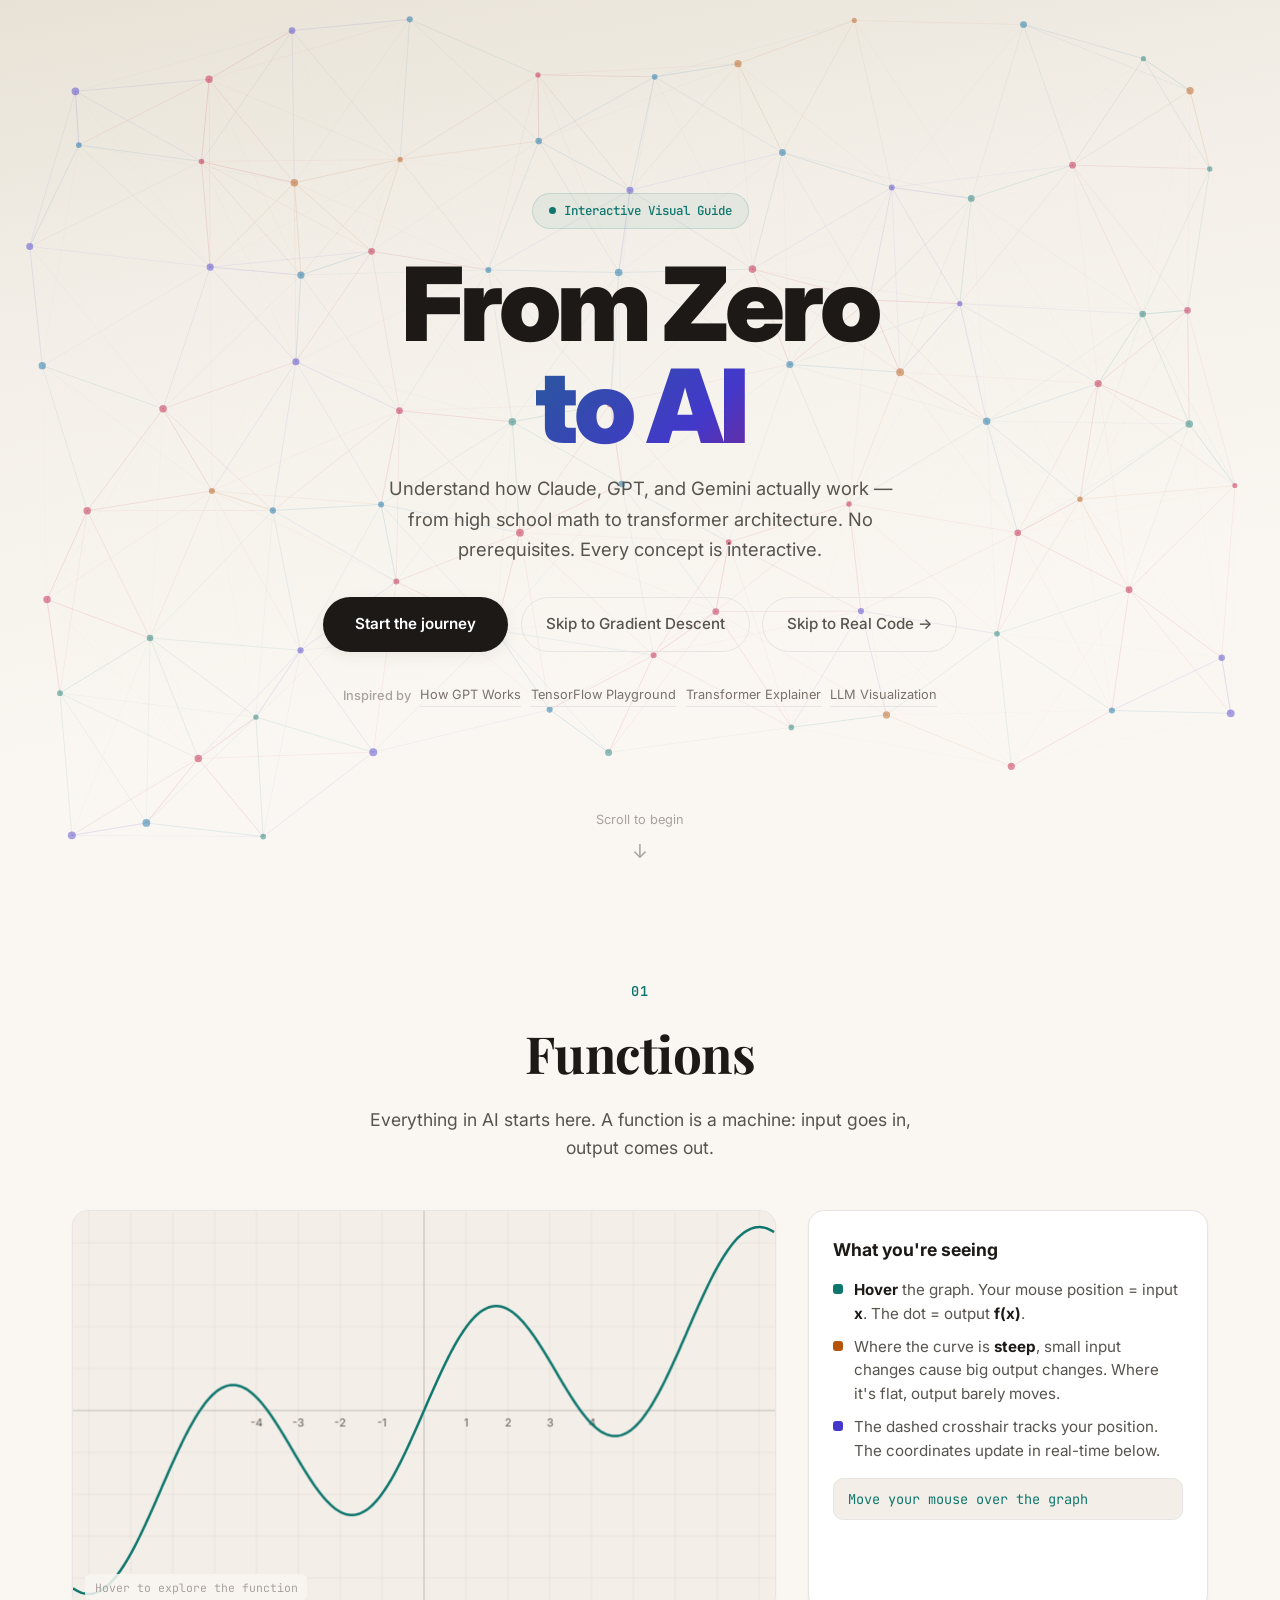
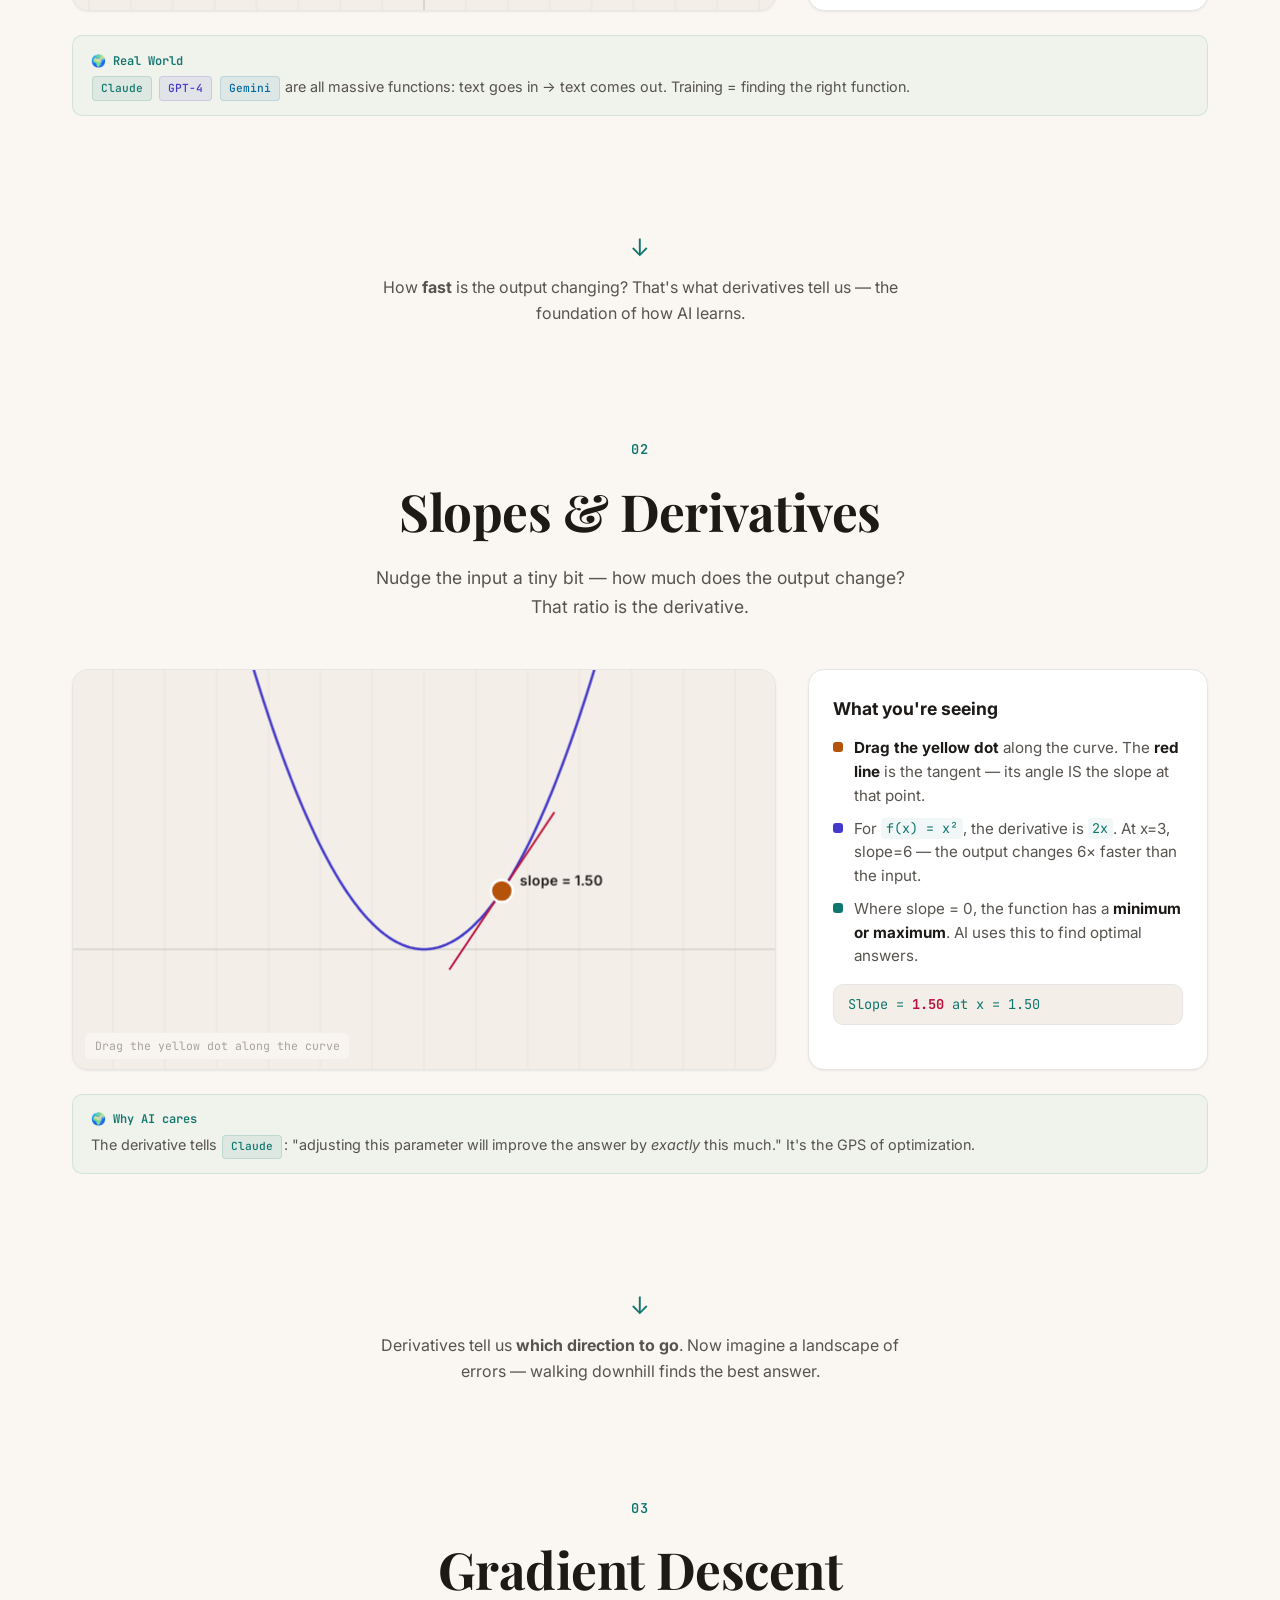
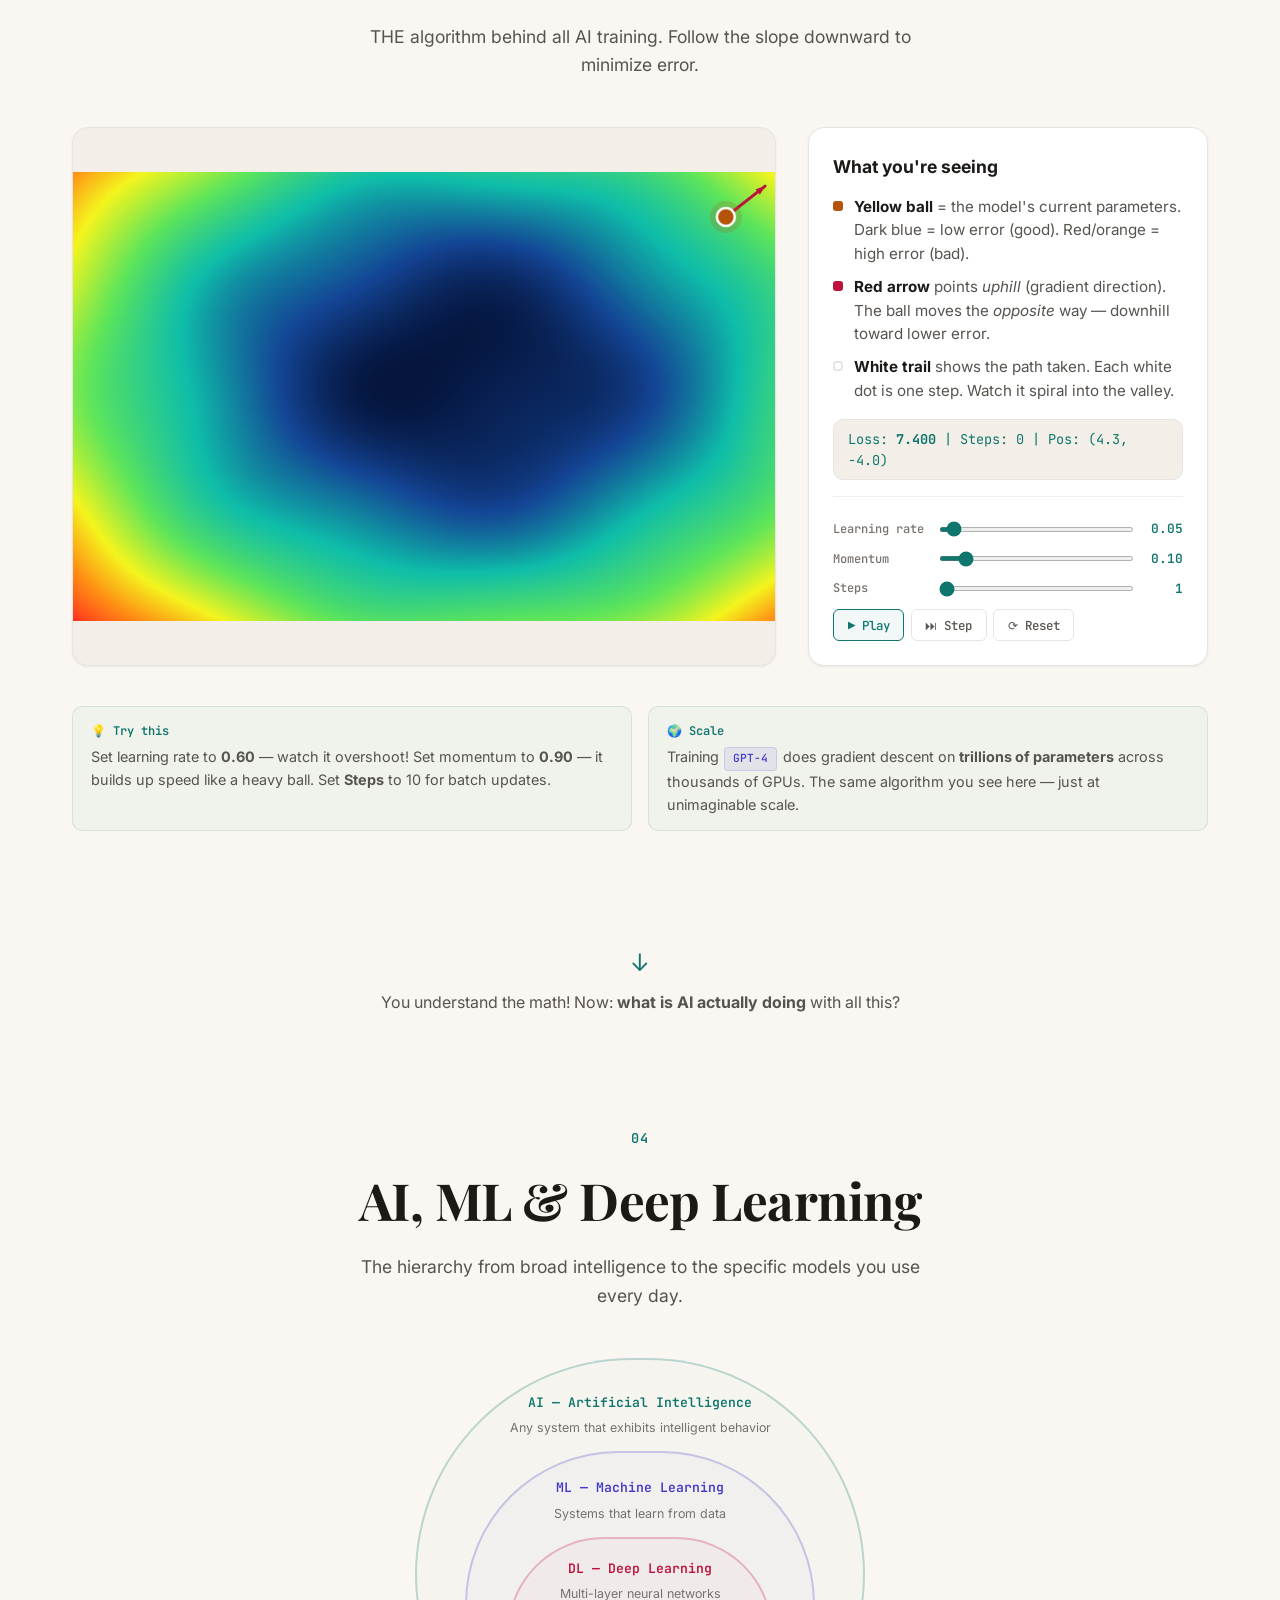
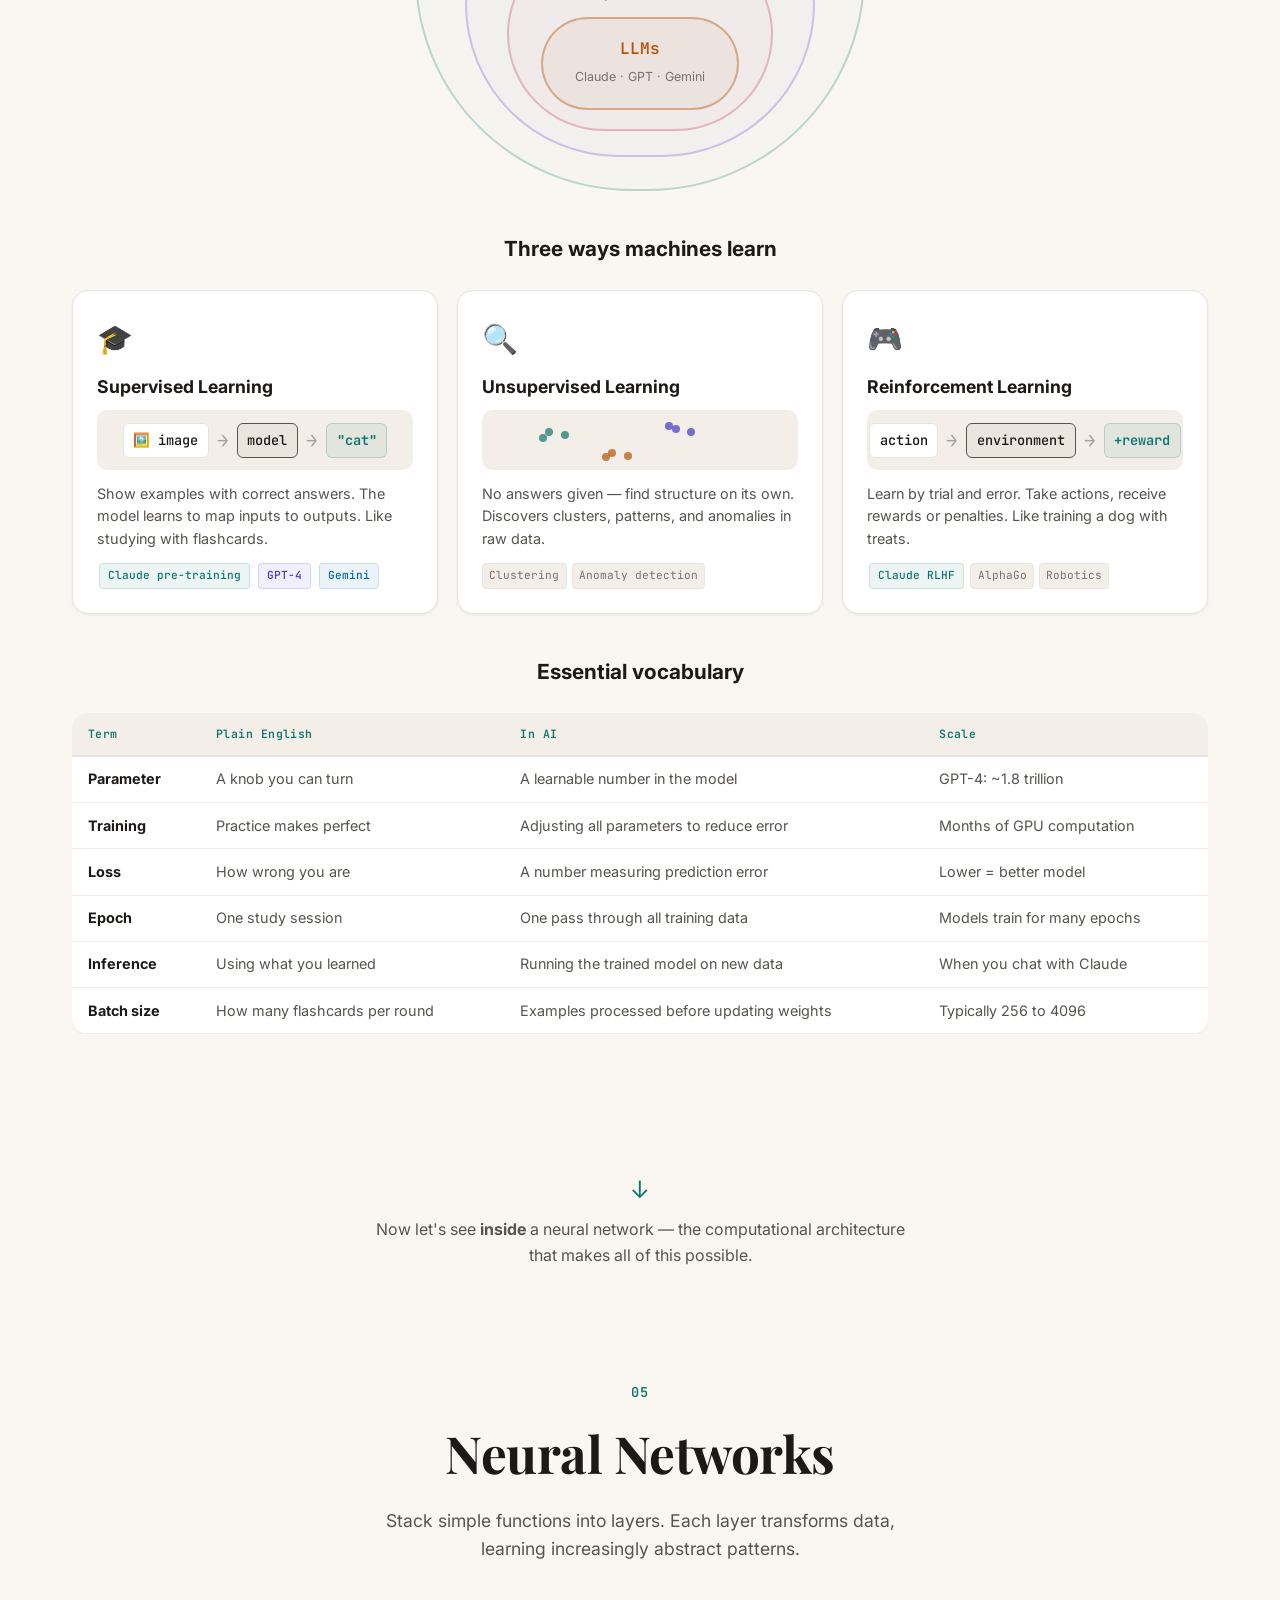
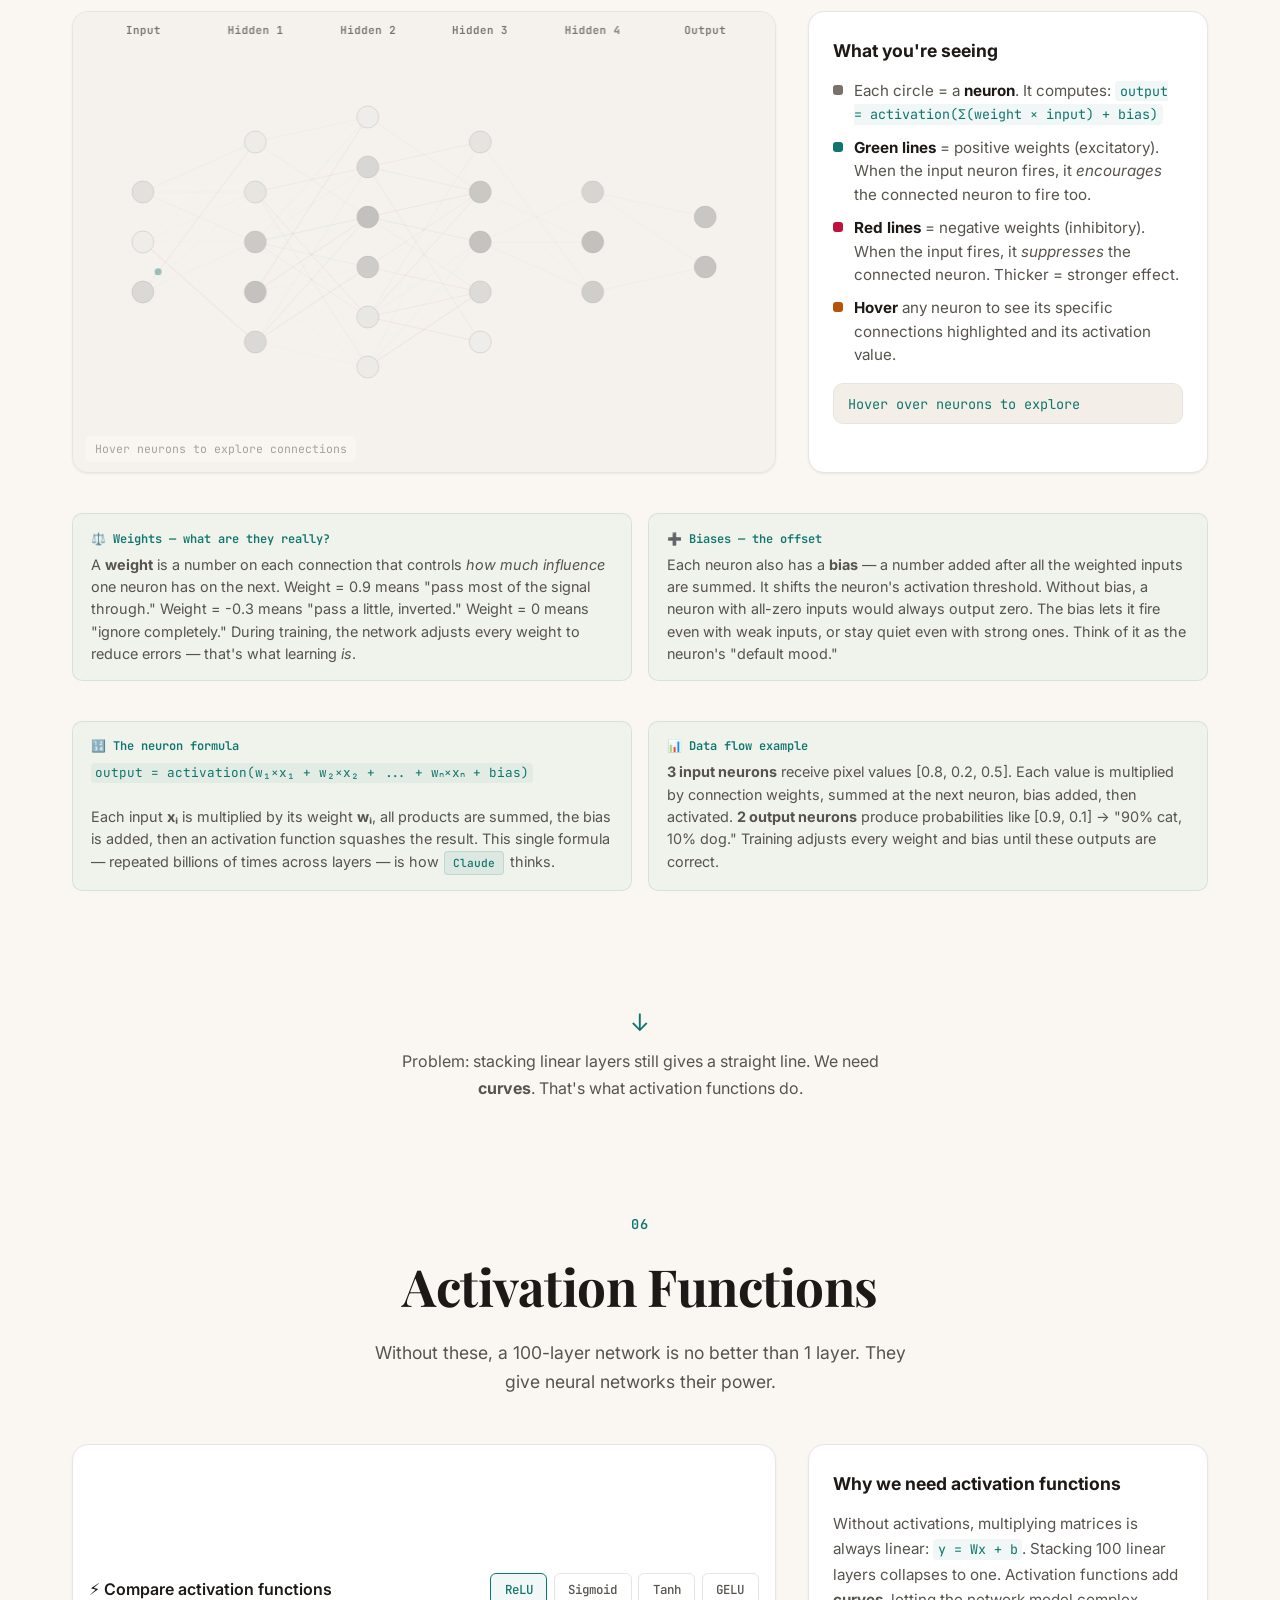
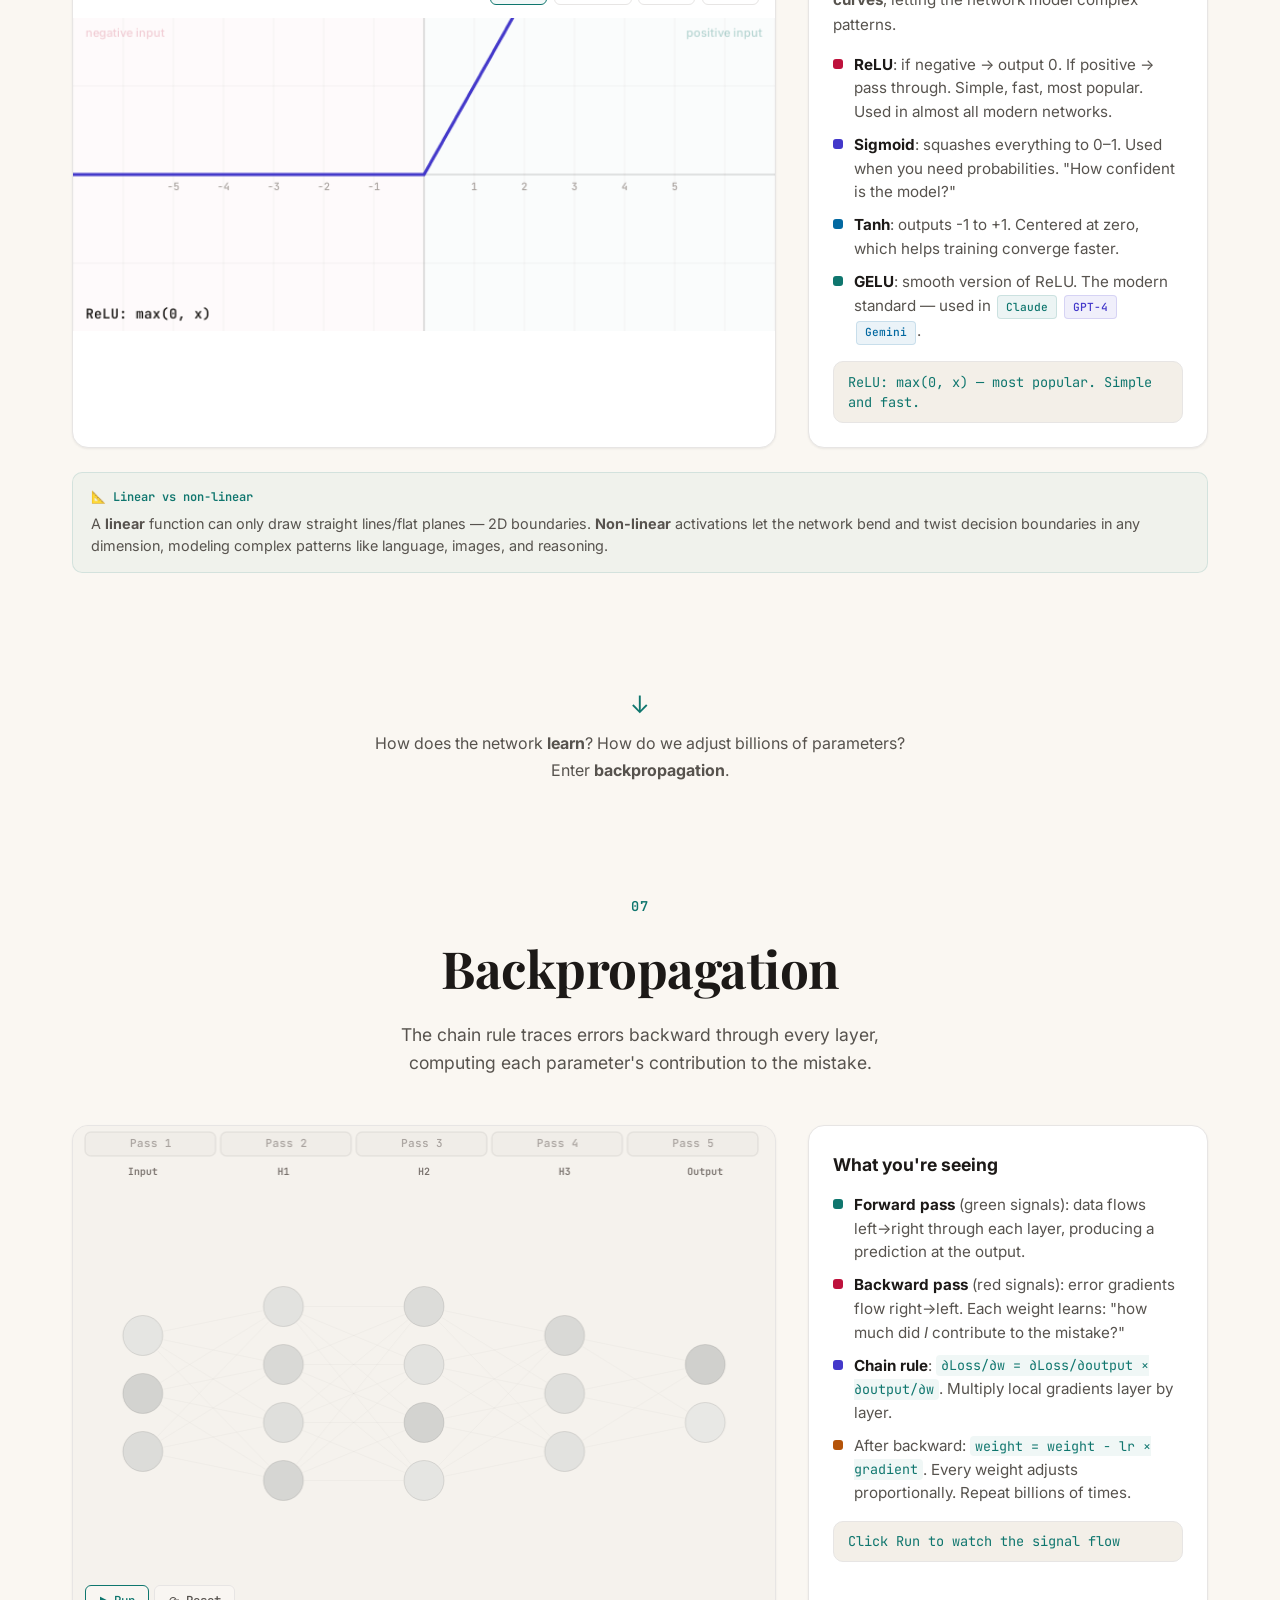
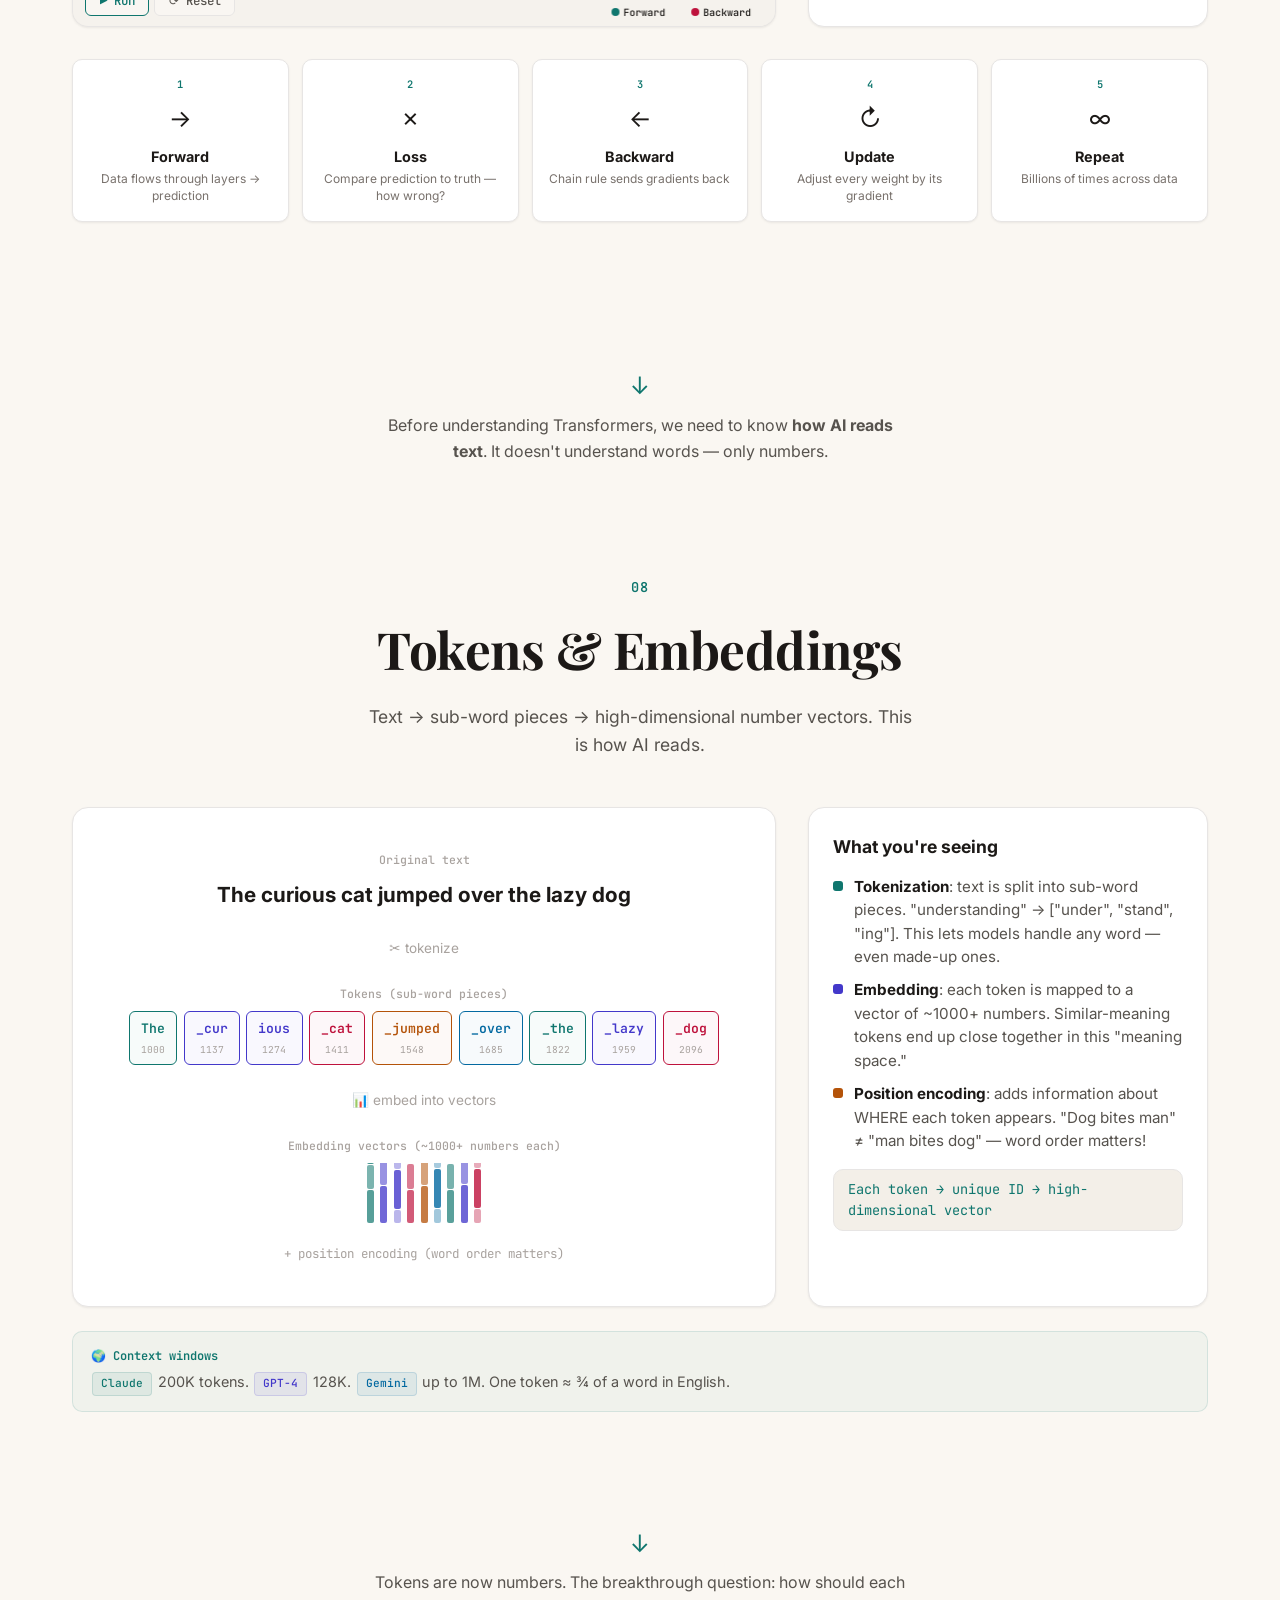
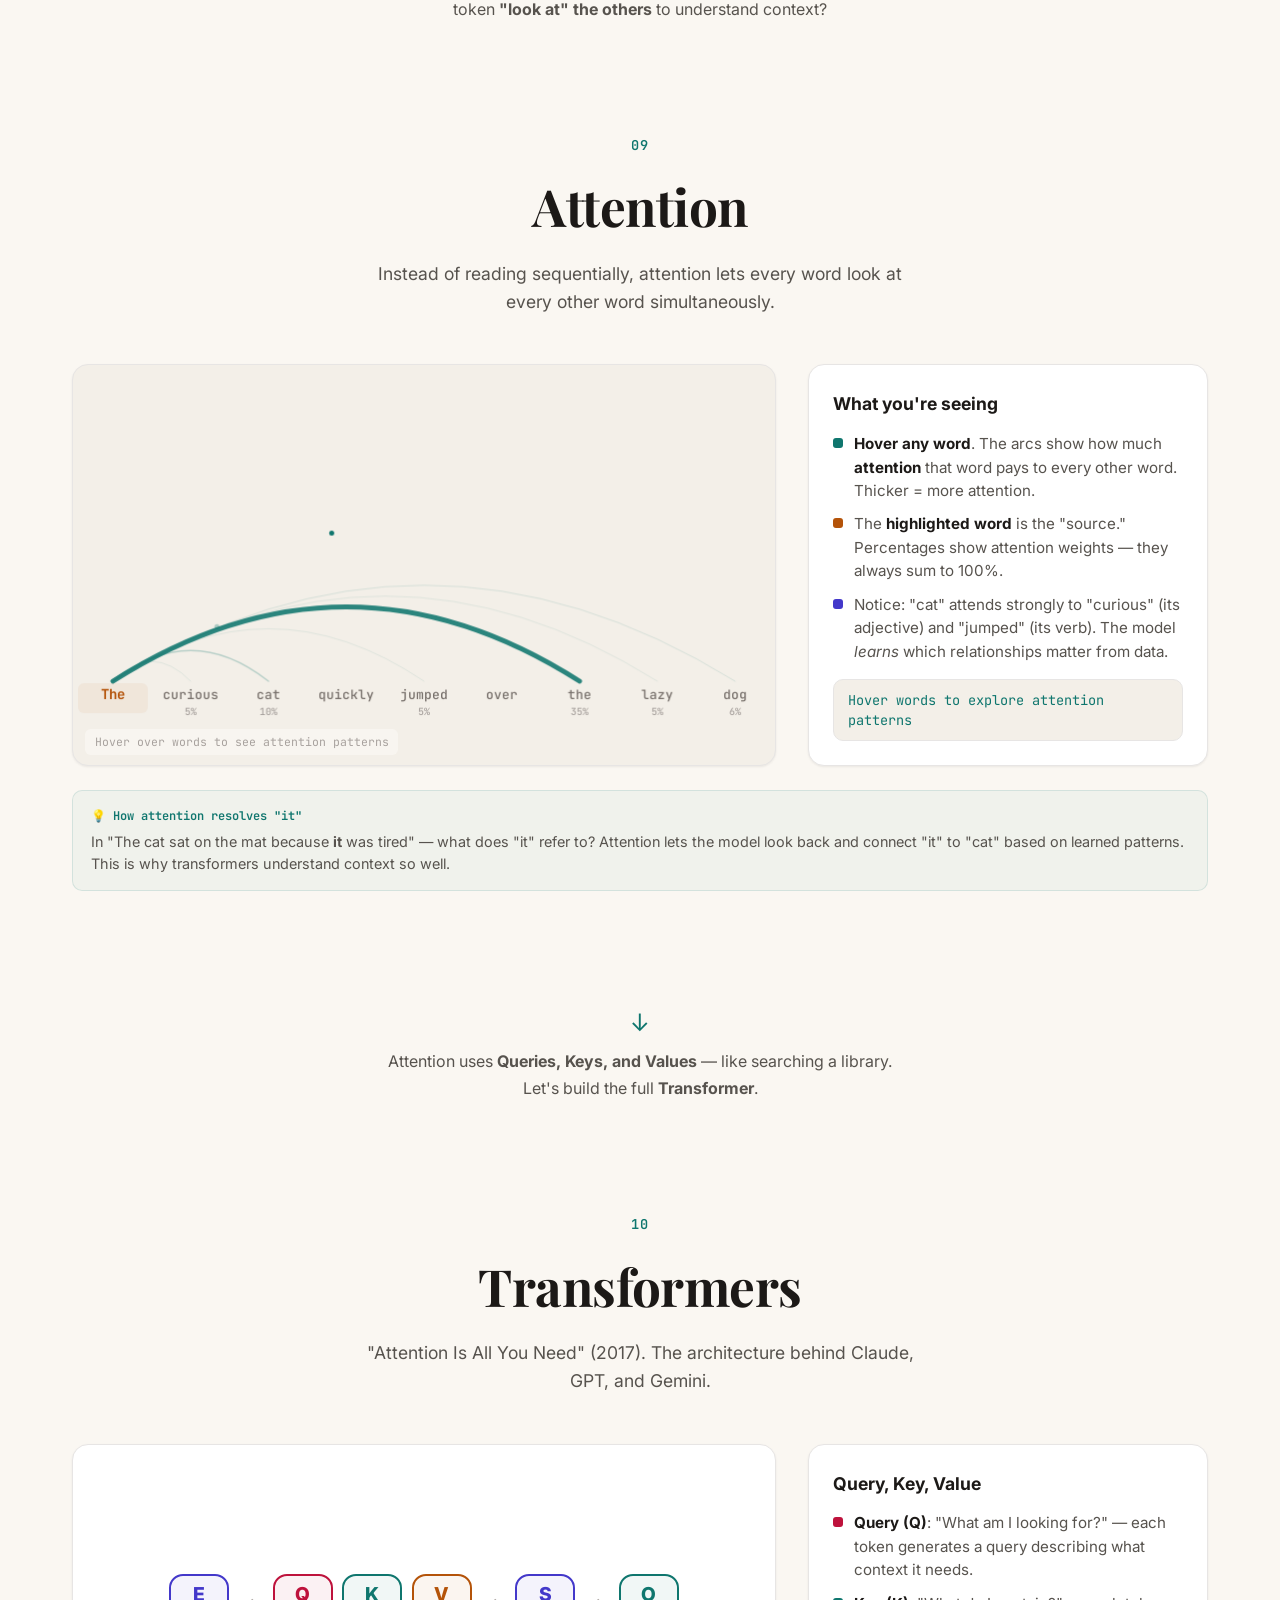
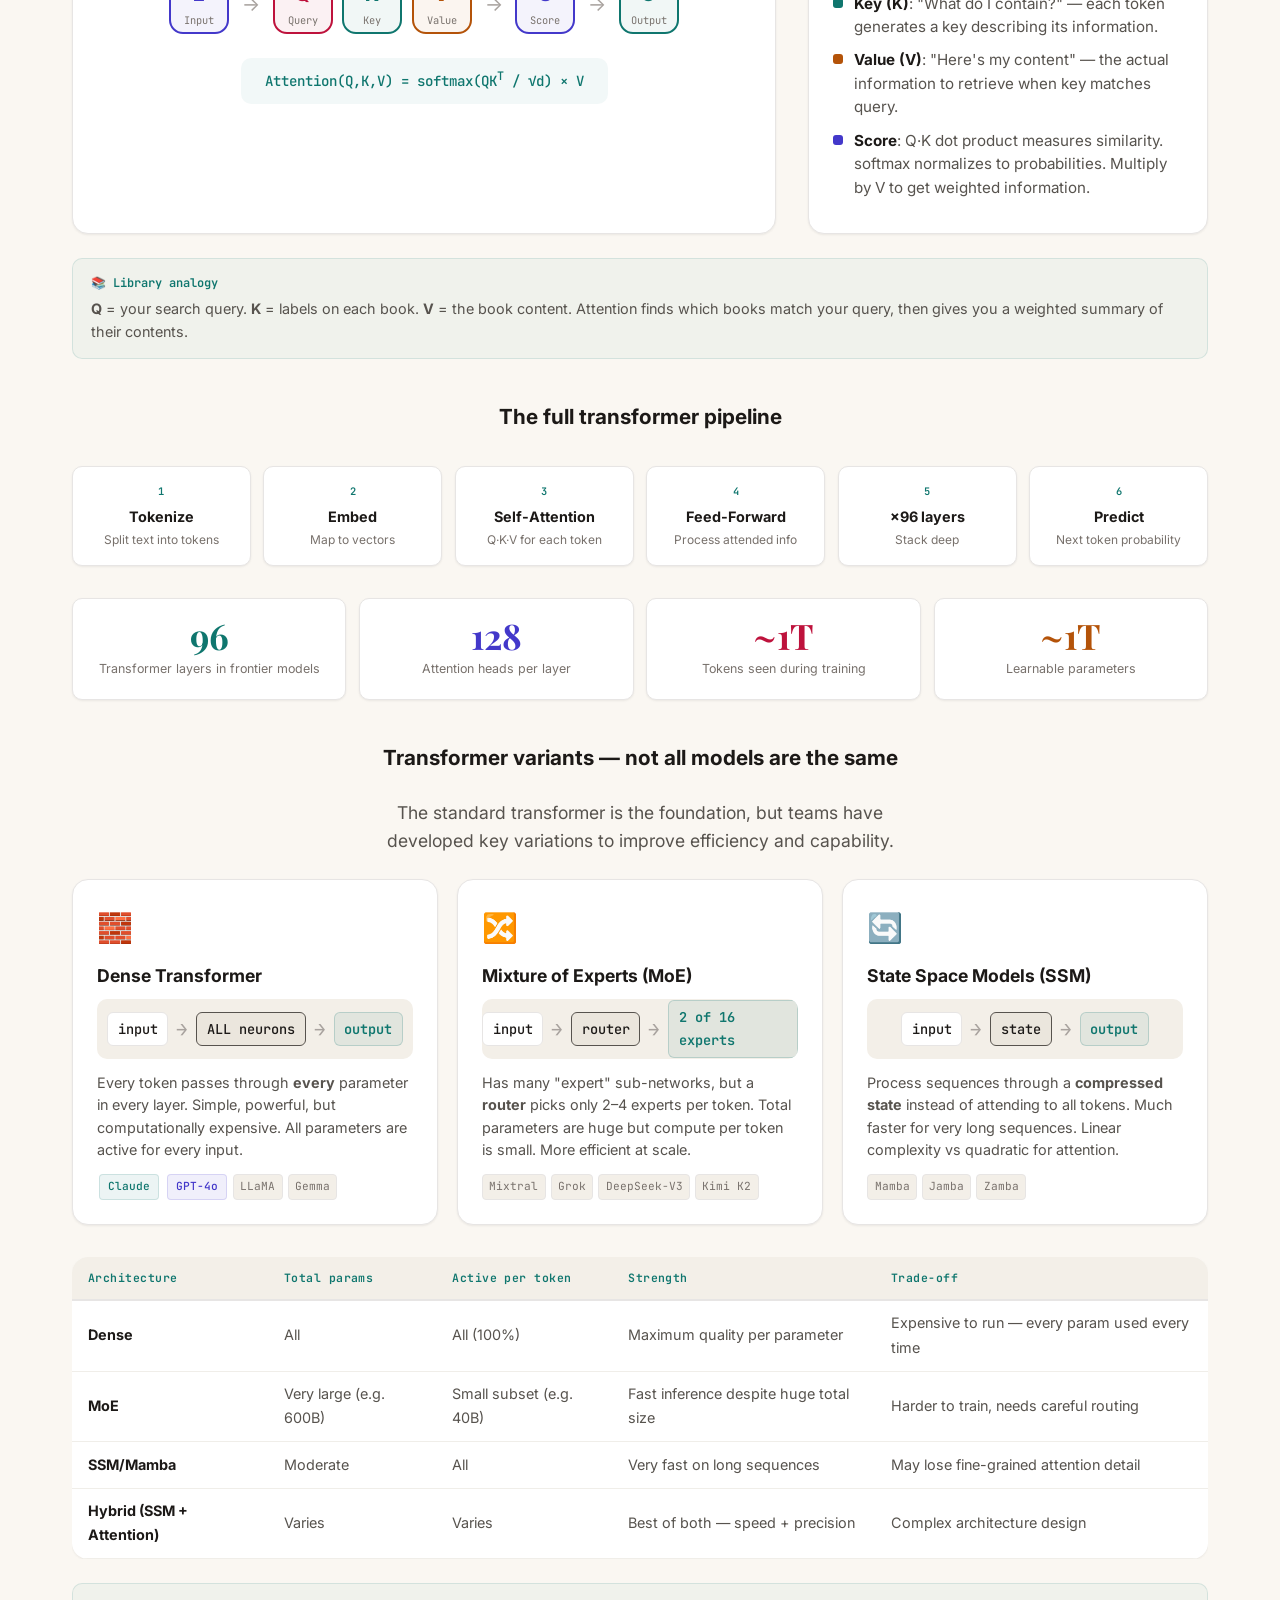
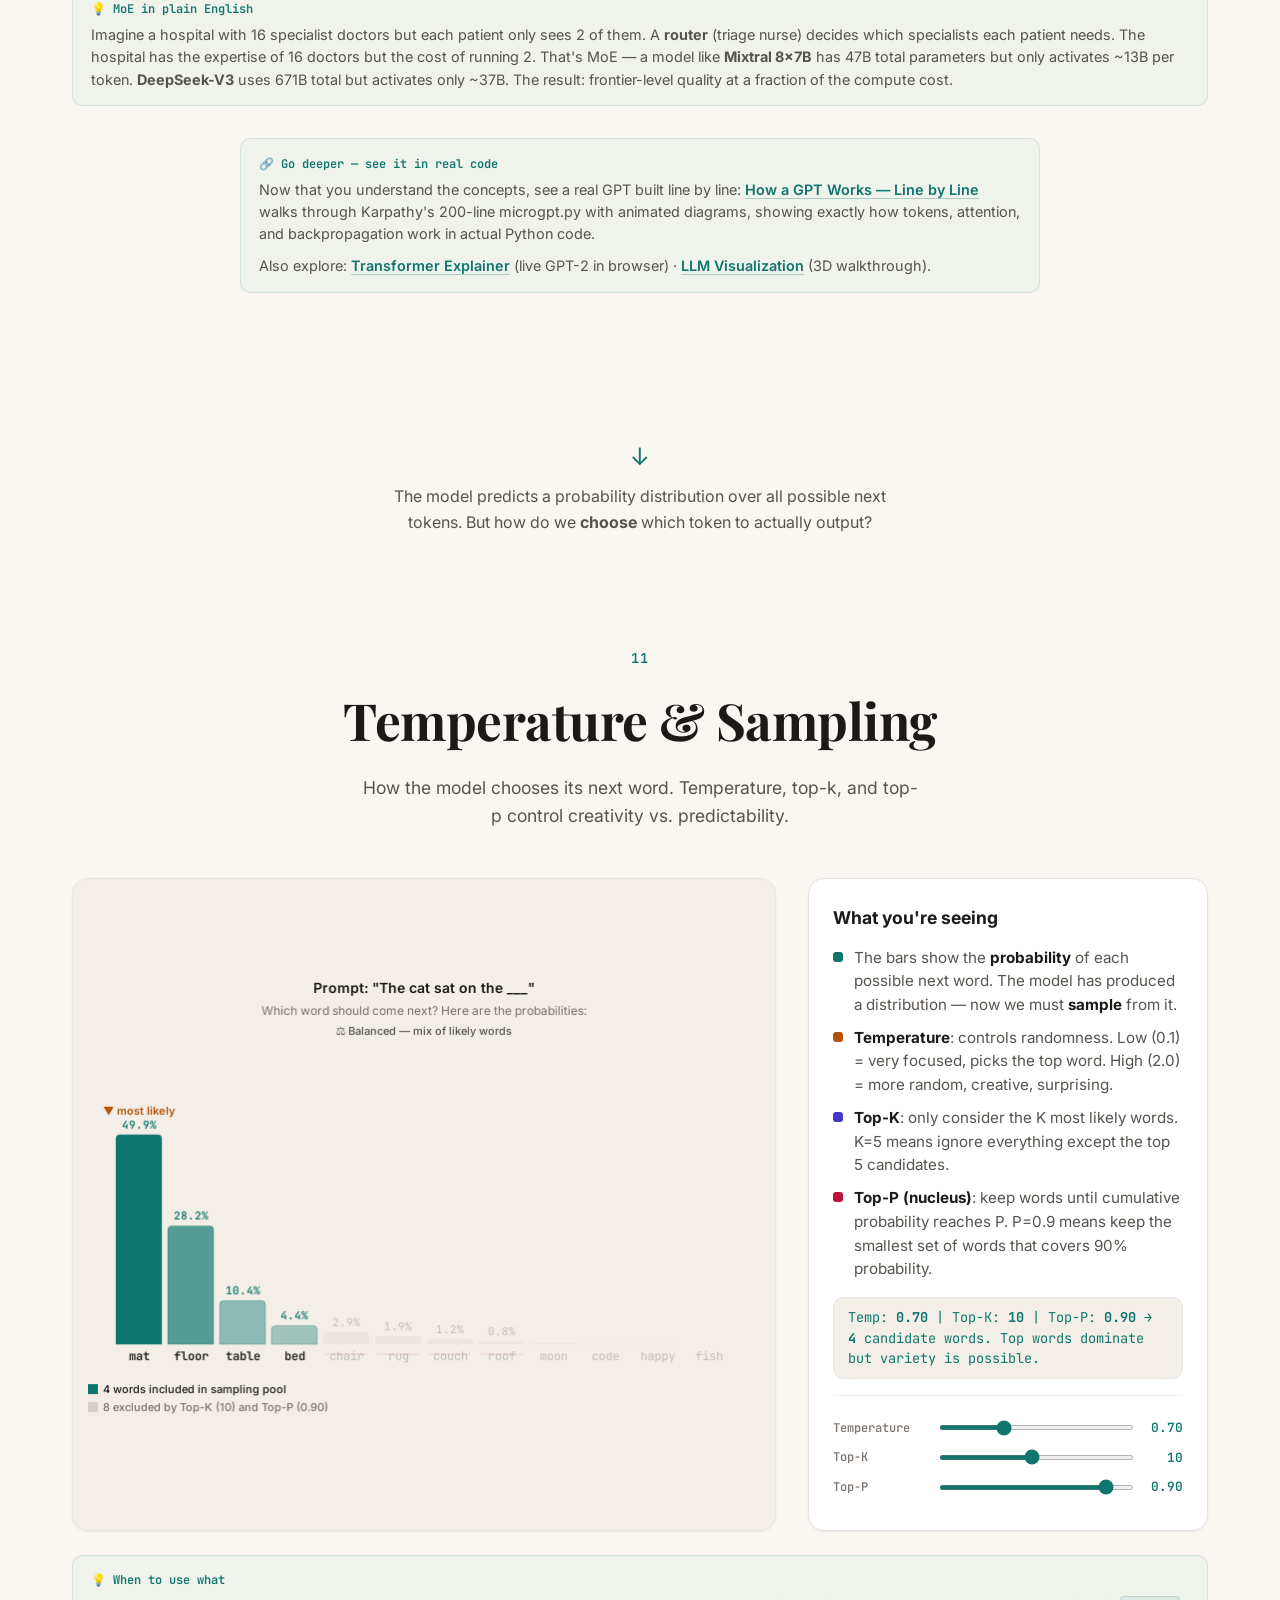
==== commit 7d1ef1eb: "Add files via upload" ====
--- a/index.html
+++ b/index.html
@@ -298,12 +298,22 @@
   </div>
   <div class="callout-row">
     <div class="callout">
-      <div class="callout-title">💡 Parameters</div>
-      <p>Every connection line = a <strong>weight</strong>. Every neuron = a <strong>bias</strong>. Together = <strong>parameters</strong>. When we say "GPT-4 has ~1.8T parameters," that's 1.8 trillion learnable numbers that were adjusted during training.</p>
+      <div class="callout-title">⚖️ Weights — what are they really?</div>
+      <p>A <strong>weight</strong> is a number on each connection that controls <em>how much influence</em> one neuron has on the next. Weight = 0.9 means "pass most of the signal through." Weight = -0.3 means "pass a little, inverted." Weight = 0 means "ignore completely." During training, the network adjusts every weight to reduce errors — that's what learning <em>is</em>.</p>
+    </div>
+    <div class="callout">
+      <div class="callout-title">➕ Biases — the offset</div>
+      <p>Each neuron also has a <strong>bias</strong> — a number added after all the weighted inputs are summed. It shifts the neuron's activation threshold. Without bias, a neuron with all-zero inputs would always output zero. The bias lets it fire even with weak inputs, or stay quiet even with strong ones. Think of it as the neuron's "default mood."</p>
+    </div>
+  </div>
+  <div class="callout-row">
+    <div class="callout">
+      <div class="callout-title">🔢 The neuron formula</div>
+      <p><code>output = activation(w₁×x₁ + w₂×x₂ + ... + wₙ×xₙ + bias)</code><br><br>Each input <strong>xᵢ</strong> is multiplied by its weight <strong>wᵢ</strong>, all products are summed, the bias is added, then an activation function squashes the result. This single formula — repeated billions of times across layers — is how <span class="model-tag tag-claude">Claude</span> thinks.</p>
     </div>
     <div class="callout">
       <div class="callout-title">📊 Data flow example</div>
-      <p><strong>3 input neurons</strong> might receive pixel values [0.8, 0.2, 0.5]. Each passes through weighted connections. <strong>2 output neurons</strong> produce probabilities like [0.9, 0.1] → "90% cat, 10% dog."</p>
+      <p><strong>3 input neurons</strong> receive pixel values [0.8, 0.2, 0.5]. Each value is multiplied by connection weights, summed at the next neuron, bias added, then activated. <strong>2 output neurons</strong> produce probabilities like [0.9, 0.1] → "90% cat, 10% dog." Training adjusts every weight and bias until these outputs are correct.</p>
     </div>
   </div>
 </section>
@@ -509,6 +519,75 @@
     <div class="stat-card"><div class="stat-num" style="color:#4338ca">128</div><p>Attention heads per layer</p></div>
     <div class="stat-card"><div class="stat-num" style="color:#be123c">~1T</div><p>Tokens seen during training</p></div>
     <div class="stat-card"><div class="stat-num" style="color:#b45309">~1T</div><p>Learnable parameters</p></div>
+  </div>
+
+  <!-- Architecture Variants -->
+  <h3 class="section-subhead">Transformer variants — not all models are the same</h3>
+  <p class="ch-subtitle" style="margin-bottom:1.5rem;text-align:center">The standard transformer is the foundation, but teams have developed key variations to improve efficiency and capability.</p>
+
+  <div class="learning-types">
+    <div class="lt-card">
+      <div class="lt-icon">🧱</div>
+      <h4>Dense Transformer</h4>
+      <div class="lt-visual">
+        <div class="lt-flow">
+          <span class="lt-item">input</span>
+          <span class="lt-arrow">→</span>
+          <span class="lt-item lt-model">ALL neurons</span>
+          <span class="lt-arrow">→</span>
+          <span class="lt-item lt-label">output</span>
+        </div>
+      </div>
+      <p>Every token passes through <strong>every</strong> parameter in every layer. Simple, powerful, but computationally expensive. All parameters are active for every input.</p>
+      <div class="lt-tags"><span class="model-tag tag-claude">Claude</span> <span class="model-tag tag-gpt">GPT-4o</span> <span class="tag-sm">LLaMA</span> <span class="tag-sm">Gemma</span></div>
+    </div>
+    <div class="lt-card">
+      <div class="lt-icon">🔀</div>
+      <h4>Mixture of Experts (MoE)</h4>
+      <div class="lt-visual">
+        <div class="lt-flow">
+          <span class="lt-item">input</span>
+          <span class="lt-arrow">→</span>
+          <span class="lt-item lt-model">router</span>
+          <span class="lt-arrow">→</span>
+          <span class="lt-item lt-reward">2 of 16 experts</span>
+        </div>
+      </div>
+      <p>Has many "expert" sub-networks, but a <strong>router</strong> picks only 2–4 experts per token. Total parameters are huge but compute per token is small. More efficient at scale.</p>
+      <div class="lt-tags"><span class="tag-sm">Mixtral</span> <span class="tag-sm">Grok</span> <span class="tag-sm">DeepSeek-V3</span> <span class="tag-sm">Kimi K2</span></div>
+    </div>
+    <div class="lt-card">
+      <div class="lt-icon">🔄</div>
+      <h4>State Space Models (SSM)</h4>
+      <div class="lt-visual">
+        <div class="lt-flow">
+          <span class="lt-item">input</span>
+          <span class="lt-arrow">→</span>
+          <span class="lt-item lt-model">state</span>
+          <span class="lt-arrow">→</span>
+          <span class="lt-item lt-label">output</span>
+        </div>
+      </div>
+      <p>Process sequences through a <strong>compressed state</strong> instead of attending to all tokens. Much faster for very long sequences. Linear complexity vs quadratic for attention.</p>
+      <div class="lt-tags"><span class="tag-sm">Mamba</span> <span class="tag-sm">Jamba</span> <span class="tag-sm">Zamba</span></div>
+    </div>
+  </div>
+
+  <div class="vocab-table" style="margin-top:1.5rem">
+    <table>
+      <thead><tr><th>Architecture</th><th>Total params</th><th>Active per token</th><th>Strength</th><th>Trade-off</th></tr></thead>
+      <tbody>
+        <tr><td><strong>Dense</strong></td><td>All</td><td>All (100%)</td><td>Maximum quality per parameter</td><td>Expensive to run — every param used every time</td></tr>
+        <tr><td><strong>MoE</strong></td><td>Very large (e.g. 600B)</td><td>Small subset (e.g. 40B)</td><td>Fast inference despite huge total size</td><td>Harder to train, needs careful routing</td></tr>
+        <tr><td><strong>SSM/Mamba</strong></td><td>Moderate</td><td>All</td><td>Very fast on long sequences</td><td>May lose fine-grained attention detail</td></tr>
+        <tr><td><strong>Hybrid (SSM + Attention)</strong></td><td>Varies</td><td>Varies</td><td>Best of both — speed + precision</td><td>Complex architecture design</td></tr>
+      </tbody>
+    </table>
+  </div>
+
+  <div class="callout" style="margin-top:1rem">
+    <div class="callout-title">💡 MoE in plain English</div>
+    <p>Imagine a hospital with 16 specialist doctors but each patient only sees 2 of them. A <strong>router</strong> (triage nurse) decides which specialists each patient needs. The hospital has the expertise of 16 doctors but the cost of running 2. That's MoE — a model like <strong>Mixtral 8x7B</strong> has 47B total parameters but only activates ~13B per token. <strong>DeepSeek-V3</strong> uses 671B total but activates only ~37B. The result: frontier-level quality at a fraction of the compute cost.</p>
   </div>
 
   <div class="callout" style="max-width:800px;margin:2rem auto">
@@ -629,7 +708,25 @@
     </div>
   </div>
 
-  <!-- Architecture Table -->
+  <!-- RLHF Explained -->
+  <h3 class="section-subhead">What is RLHF?</h3>
+  <div class="callout-row">
+    <div class="callout">
+      <div class="callout-title">🤔 The problem RLHF solves</div>
+      <p>After pre-training, the model can generate fluent text — but it might be unhelpful, offensive, or confidently wrong. It learned to predict text, not to be <em>useful</em>. RLHF (Reinforcement Learning from Human Feedback) teaches the model what humans actually want: helpful, honest, harmless responses.</p>
+    </div>
+    <div class="callout">
+      <div class="callout-title">📋 How RLHF works, step by step</div>
+      <p><strong>1.</strong> The model generates multiple responses to the same prompt.<br>
+      <strong>2.</strong> Human raters rank them: "Response A > Response B > Response C."<br>
+      <strong>3.</strong> A <strong>reward model</strong> is trained on these rankings — it learns to score responses the way humans would.<br>
+      <strong>4.</strong> The main model is fine-tuned using reinforcement learning to maximize the reward model's score — while staying close to its original behavior.</p>
+    </div>
+  </div>
+  <div class="callout" style="margin-top:1rem">
+    <div class="callout-title">💡 Why it matters</div>
+    <p>Without RLHF, asking "How do I make a cake?" might get a Wikipedia-style essay about the history of baking. With RLHF, you get a clear recipe. The model's knowledge doesn't change — RLHF changes how it <em>presents</em> that knowledge. It's the difference between a knowledgeable professor who lectures at you and one who actually answers your question. <span class="model-tag tag-claude">Claude</span> uses RLHF plus <strong>Constitutional AI</strong> (self-critique against principles) — which scales better because it doesn't need human raters for every improvement.</p>
+  </div>
   <h3 class="section-subhead">Inside each transformer layer</h3>
   <div class="vocab-table">
     <table>
@@ -645,6 +742,48 @@
       </tbody>
     </table>
   </div>
+
+  <!-- Tokens, Parameters, Weights explained -->
+  <h3 class="section-subhead">Tokens, parameters, and weights — how they connect</h3>
+  <div class="callout-row">
+    <div class="callout">
+      <div class="callout-title">🔤 Tokens</div>
+      <p><strong>Tokens are the input and output.</strong> Sub-word pieces the model reads and writes. "Hello, how are you?" becomes ~6 tokens. The model generates tokens one at a time. Tokens flow <em>through</em> the model — they're the data, not the model itself.</p>
+    </div>
+    <div class="callout">
+      <div class="callout-title">⚖️ Weights</div>
+      <p><strong>Weights are the learnable numbers inside the model.</strong> Every connection between neurons has a weight. Every attention head has weight matrices (Q, K, V). These numbers were learned during training — they <em>are</em> the model's knowledge. When we say a model "knows" something, it's encoded in these weights.</p>
+    </div>
+  </div>
+  <div class="callout-row">
+    <div class="callout">
+      <div class="callout-title">🎛️ Parameters</div>
+      <p><strong>Parameters = weights + biases.</strong> The total count of all learnable numbers. Every weight is a parameter. Every bias is a parameter. "Claude has billions of parameters" means billions of numbers adjusted during training.</p>
+    </div>
+    <div class="callout">
+      <div class="callout-title">🔗 How they connect</div>
+      <p><strong>Tokens</strong> flow through the network. At each layer, they're multiplied by <strong>weights</strong> (transformed). Total weights + biases = <strong>parameters</strong>. More parameters = more capacity to learn. Training adjusts all parameters to minimize loss. Inference passes tokens through fixed parameters.</p>
+    </div>
+  </div>
+
+  <!-- What does 7B mean -->
+  <h3 class="section-subhead">What does "7B model" mean?</h3>
+  <div class="vocab-table">
+    <table>
+      <thead><tr><th>Model size</th><th>Parameters</th><th>What it means</th><th>Analogy</th></tr></thead>
+      <tbody>
+        <tr><td><strong>7B</strong></td><td>7 billion</td><td>A capable model that runs on a single GPU. Popular for local/open-source use.</td><td>A detailed city map</td></tr>
+        <tr><td><strong>13B</strong></td><td>13 billion</td><td>Nearly 2× capacity. Better at nuance and complex reasoning.</td><td>A regional atlas</td></tr>
+        <tr><td><strong>70B</strong></td><td>70 billion</td><td>Needs multiple GPUs. Significantly more capable at complex tasks.</td><td>A national encyclopedia</td></tr>
+        <tr><td><strong>~400B+</strong></td><td>Hundreds of billions</td><td>Frontier models (Claude, GPT-4). Massive compute. State-of-the-art.</td><td>The internet's knowledge, compressed</td></tr>
+      </tbody>
+    </table>
+  </div>
+  <div class="callout" style="margin-top:1rem">
+    <div class="callout-title">💡 Size isn't everything</div>
+    <p>A 7B model = 7 billion weights, each typically 2 bytes → <strong>~14 GB</strong> of raw data. But parameter count alone doesn't determine quality — <strong>training data quality</strong>, <strong>training method</strong> (RLHF, Constitutional AI), and <strong>architecture choices</strong> matter enormously. A well-trained 7B can outperform a poorly trained 13B. This is why Anthropic invests in training methodology, not just scale.</p>
+  </div>
+
 </section>
 
 <!-- ═══════════════ NEXT STEP ═══════════════ -->
--- a/css/style.css
+++ b/css/style.css
@@ -72,6 +72,11 @@
 @media(max-width:960px){.split-layout{grid-template-columns:1fr;align-items:start}}
 .viz-panel{background:var(--bg2);border:1px solid var(--border);border-radius:var(--radius);overflow:hidden;position:relative;box-shadow:var(--shadow-sm);display:flex;flex-direction:column;justify-content:center}
 .viz-panel canvas{display:block;width:100%;cursor:crosshair;flex-shrink:0}
+
+/* Activation function panel */
+.act-header{display:flex;justify-content:space-between;align-items:center;padding:.8rem 1rem;flex-shrink:0;position:relative;z-index:2}
+.act-title{font-weight:600;font-size:1rem;color:var(--ink)}
+.act-btns{display:flex;gap:.4rem}
 .viz-hint{position:absolute;bottom:10px;left:12px;font-family:var(--font-mono);font-size:.72rem;color:var(--muted);background:rgba(250,247,242,.85);padding:.2rem .6rem;border-radius:var(--radius-xs)}
 .explain-panel{background:var(--card);border:1px solid var(--border);border-radius:var(--radius);padding:1.5rem;box-shadow:var(--shadow-sm)}
 .explain-panel h3{font-size:1.1rem;font-weight:700;margin-bottom:.8rem}
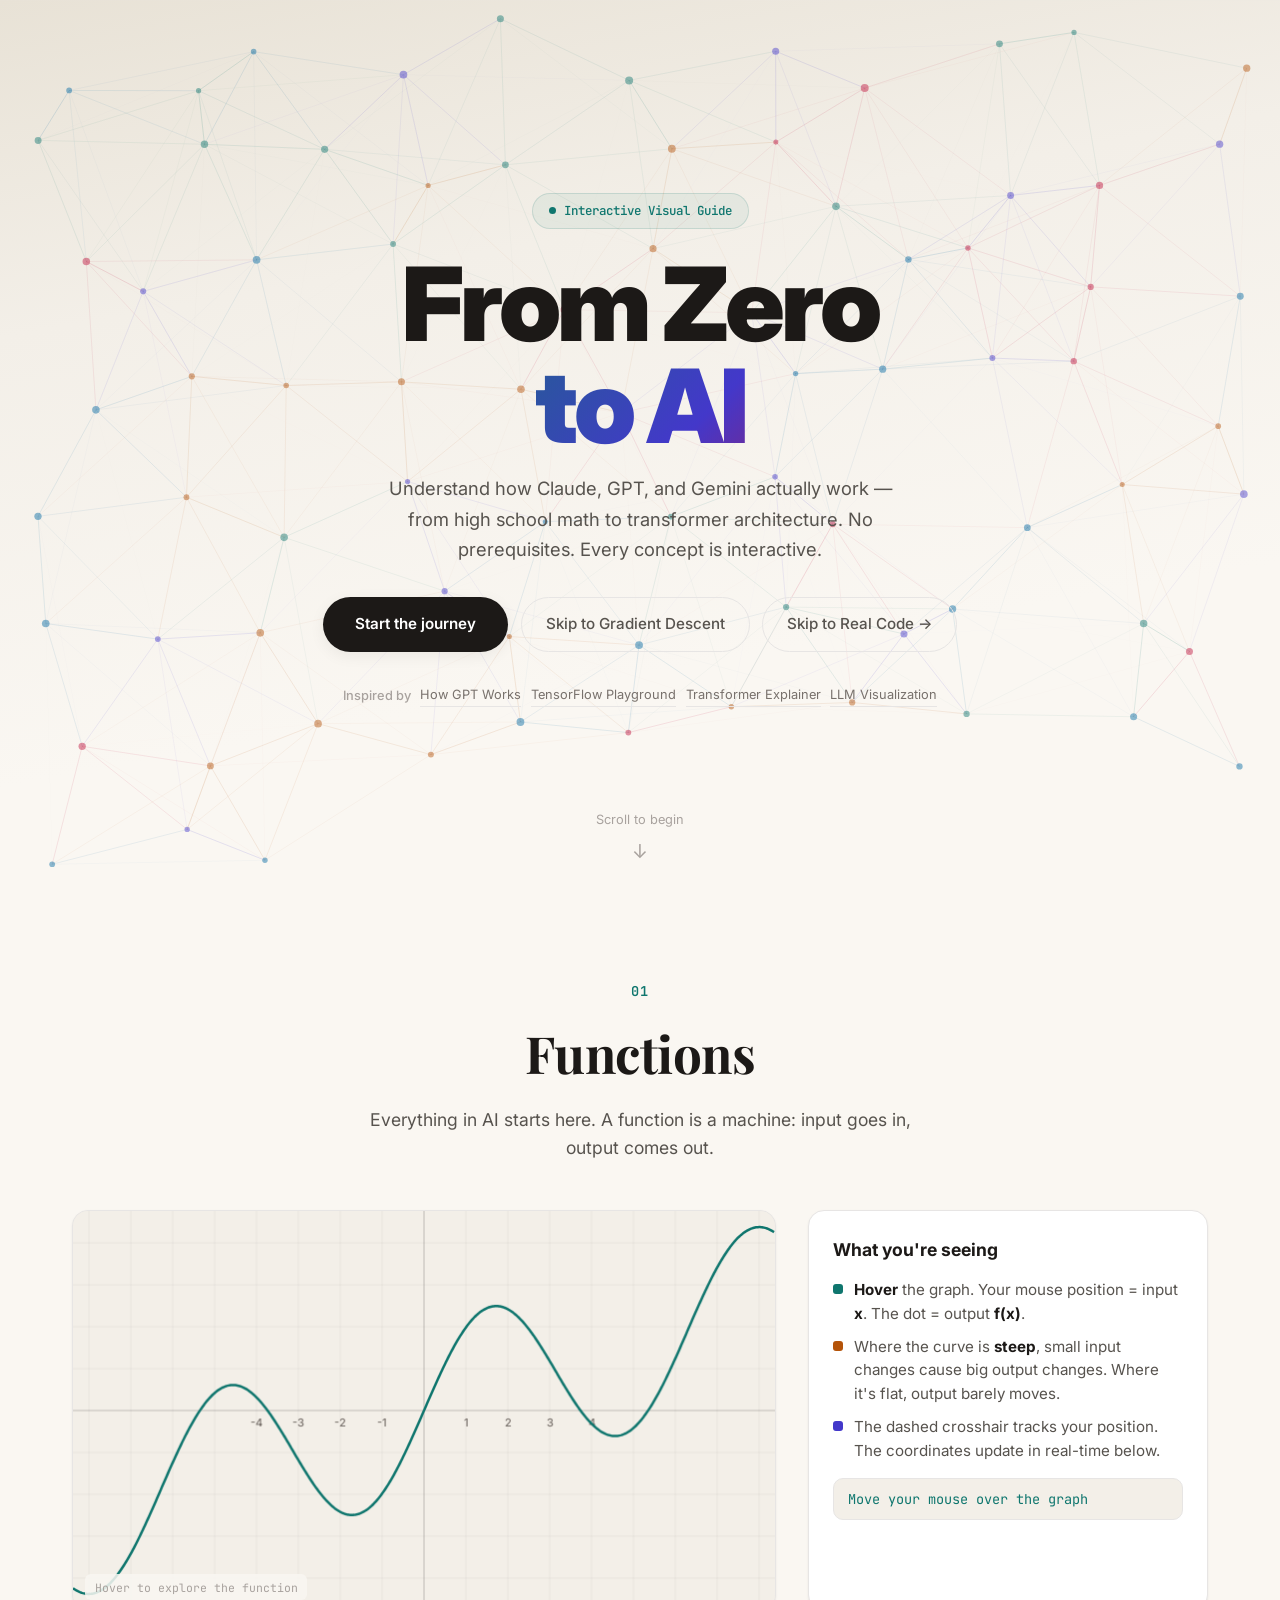
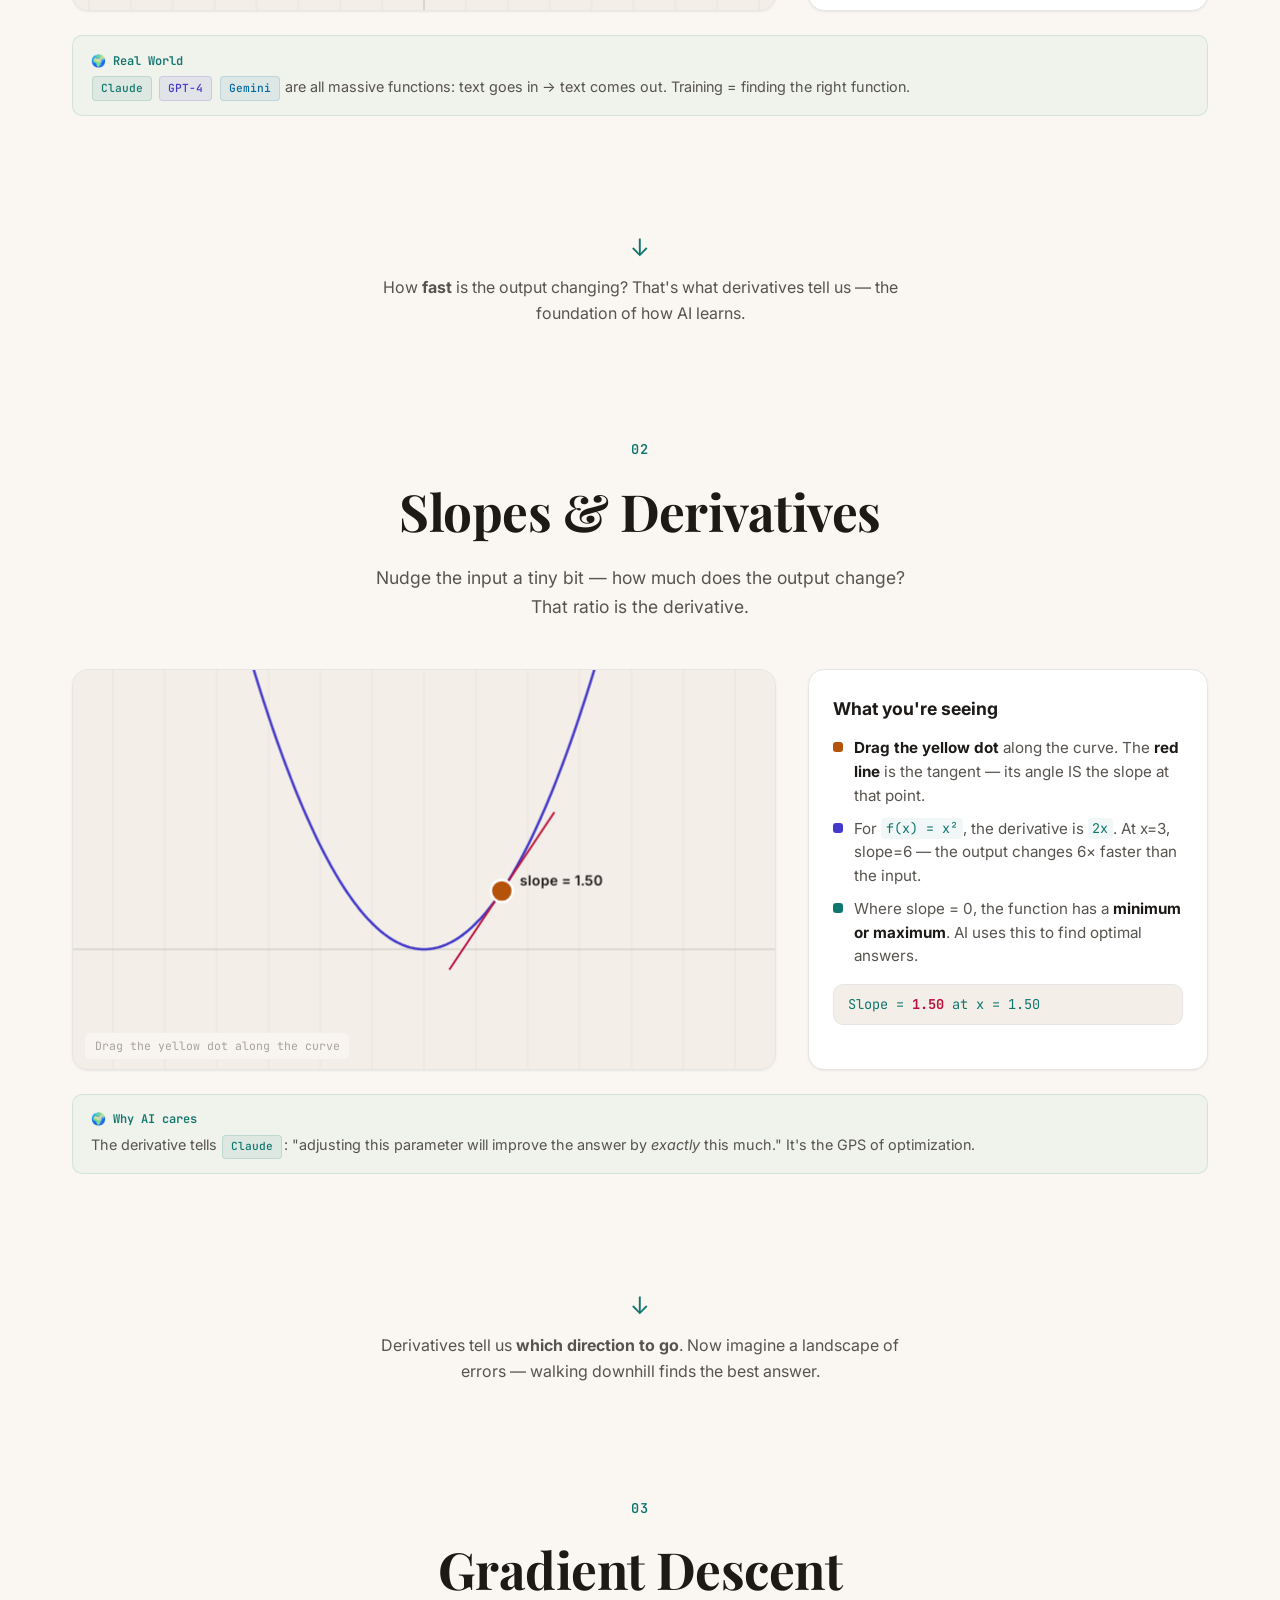
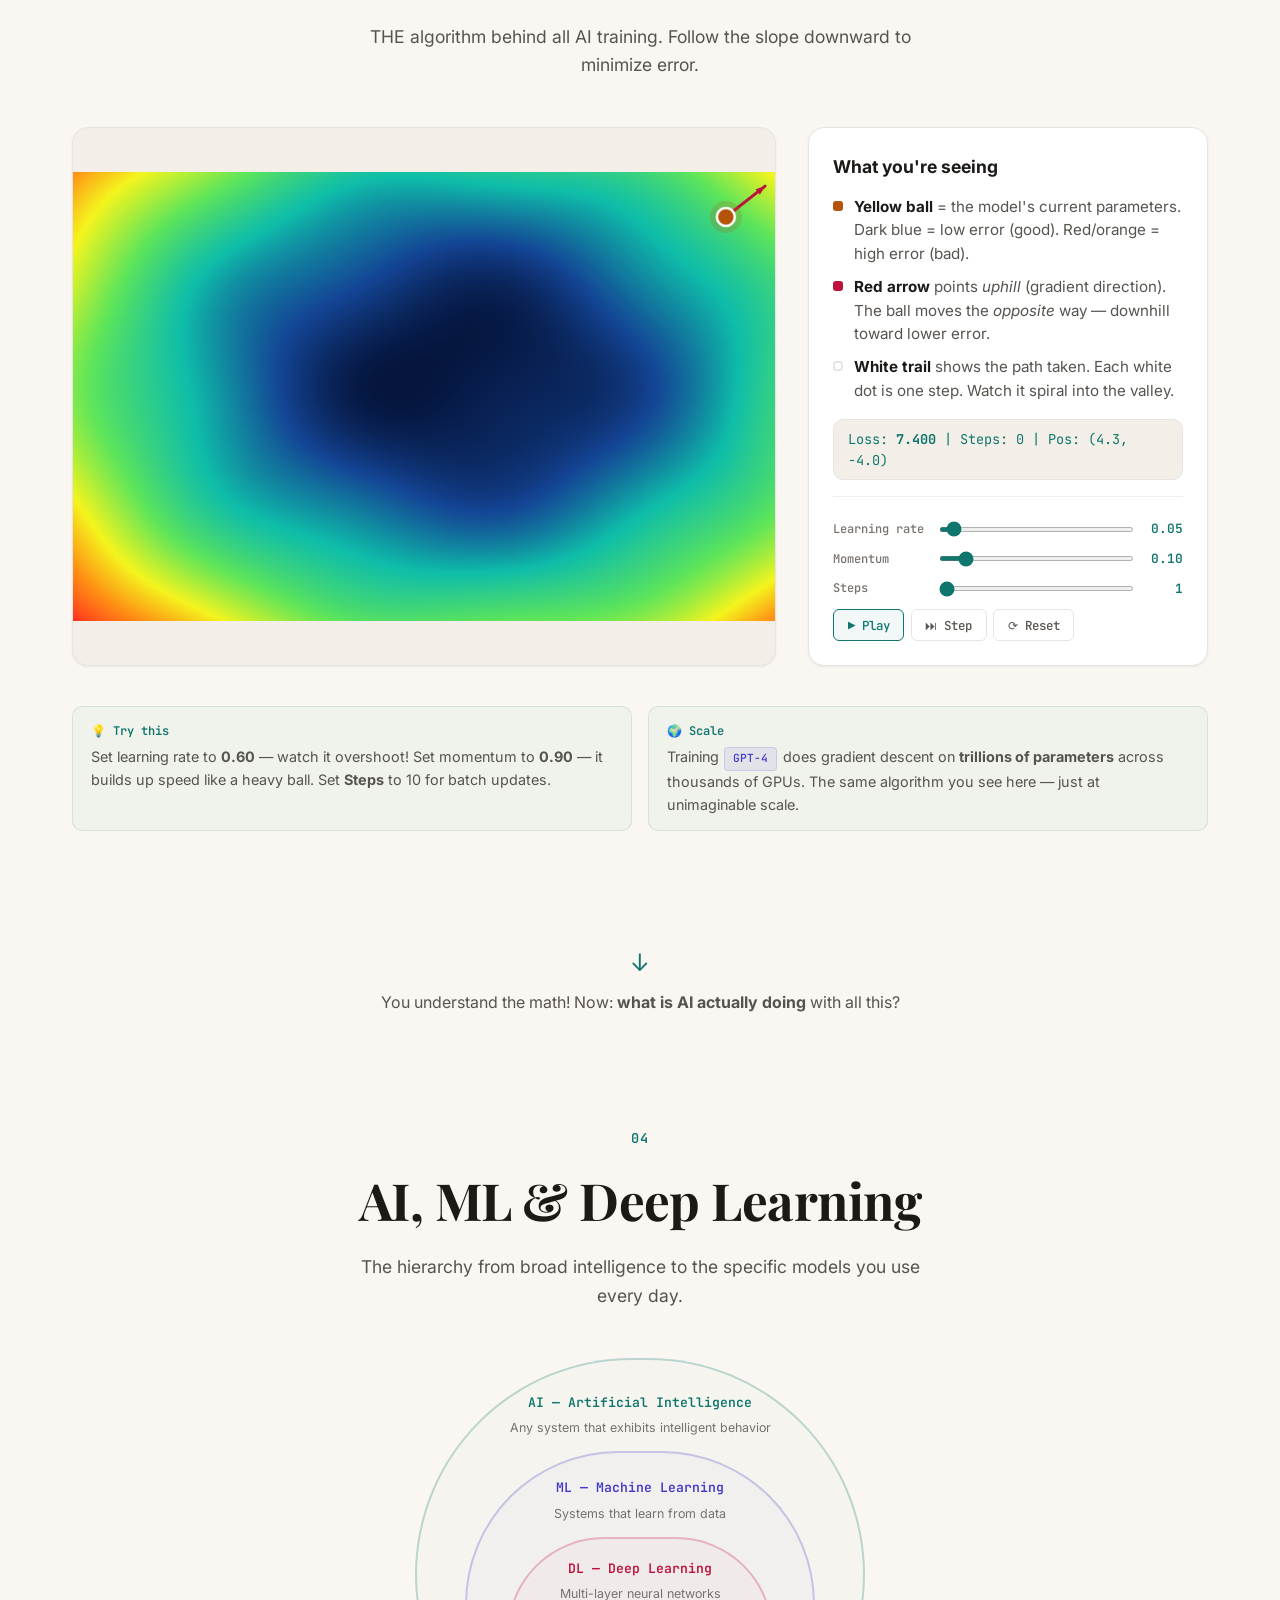
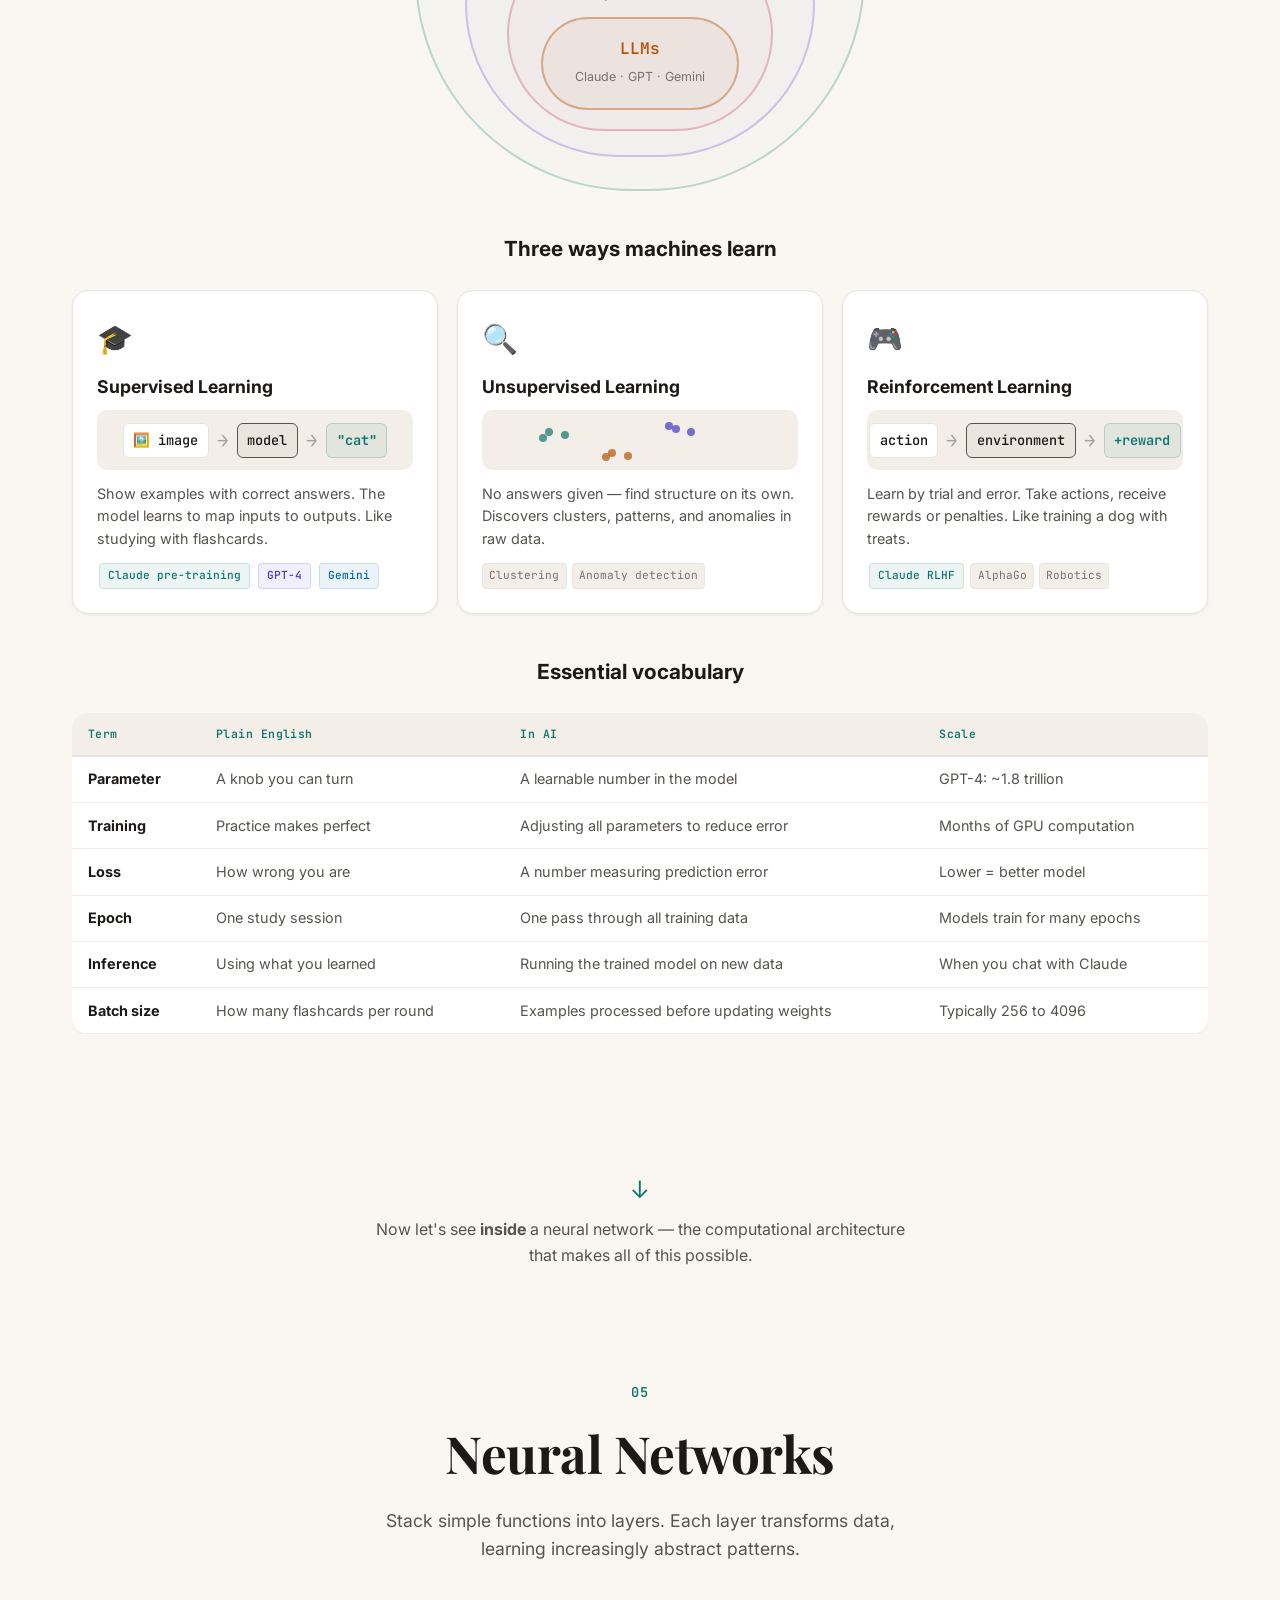
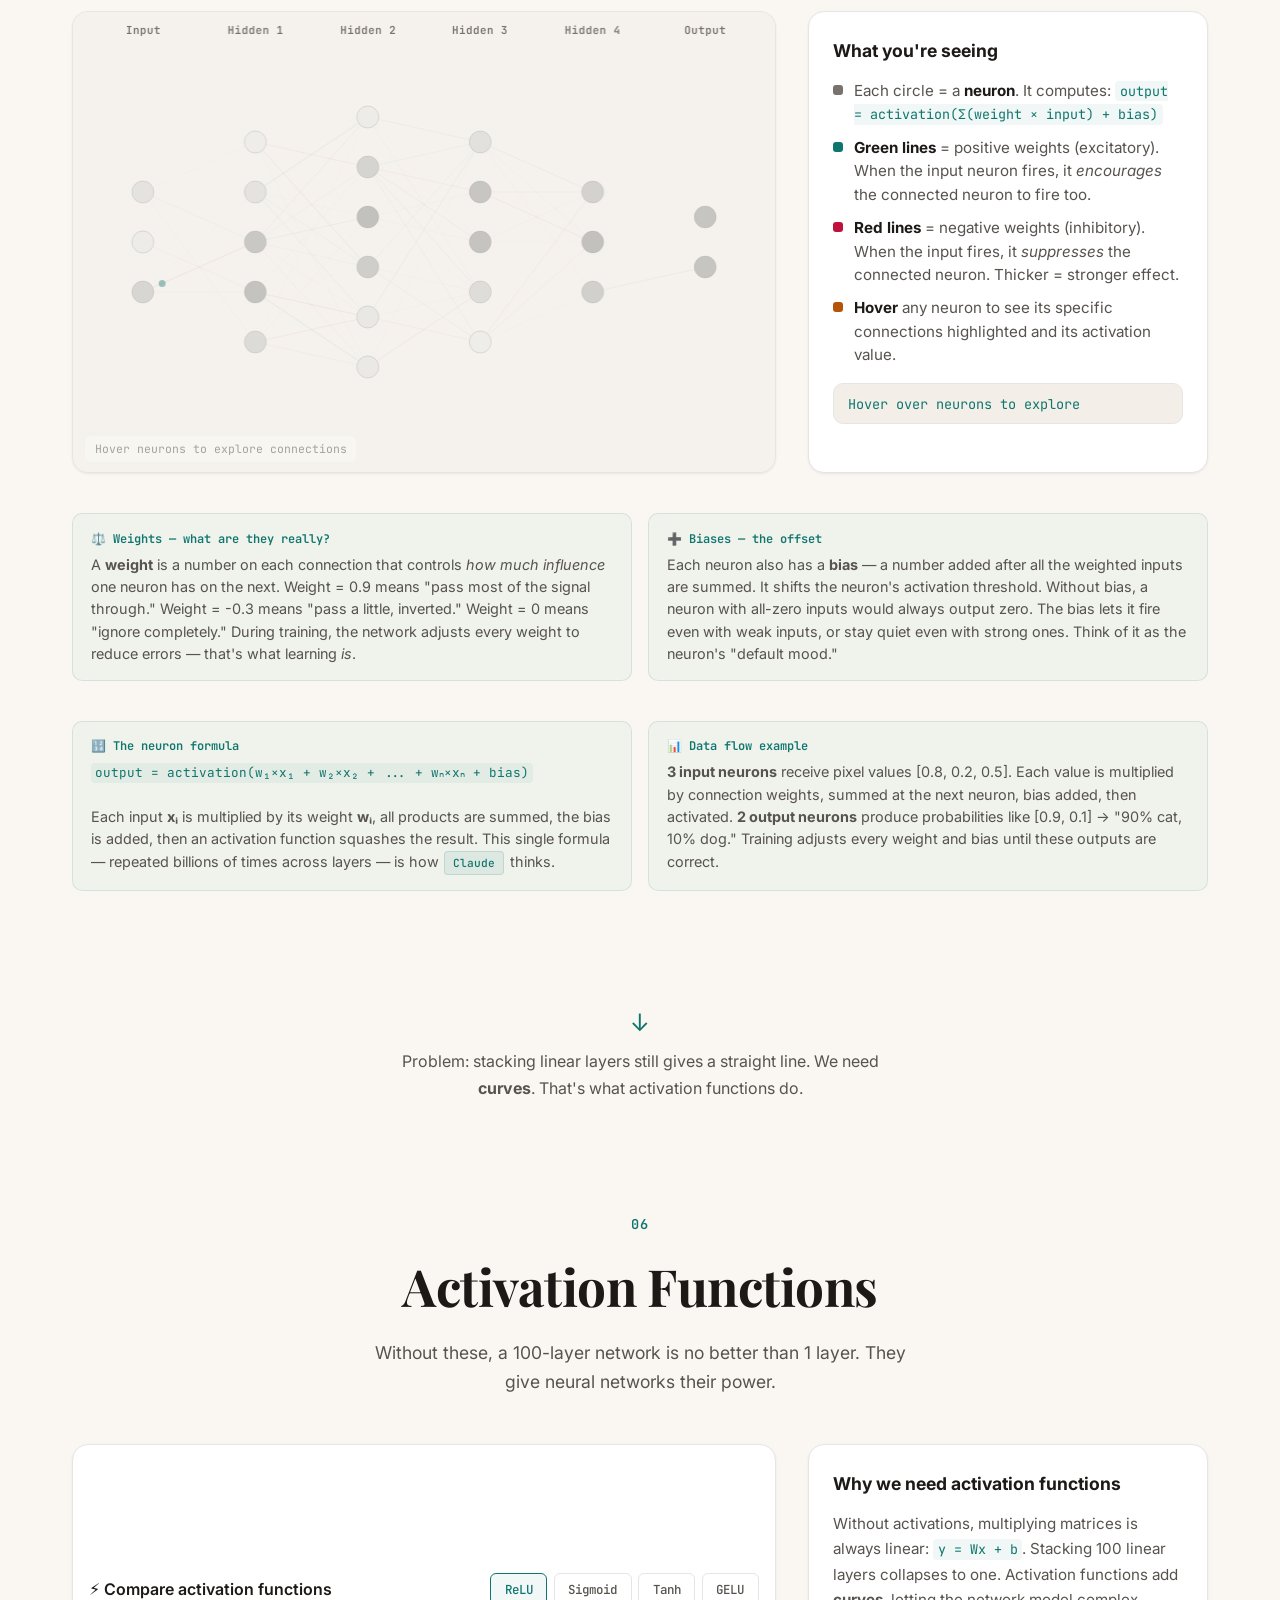
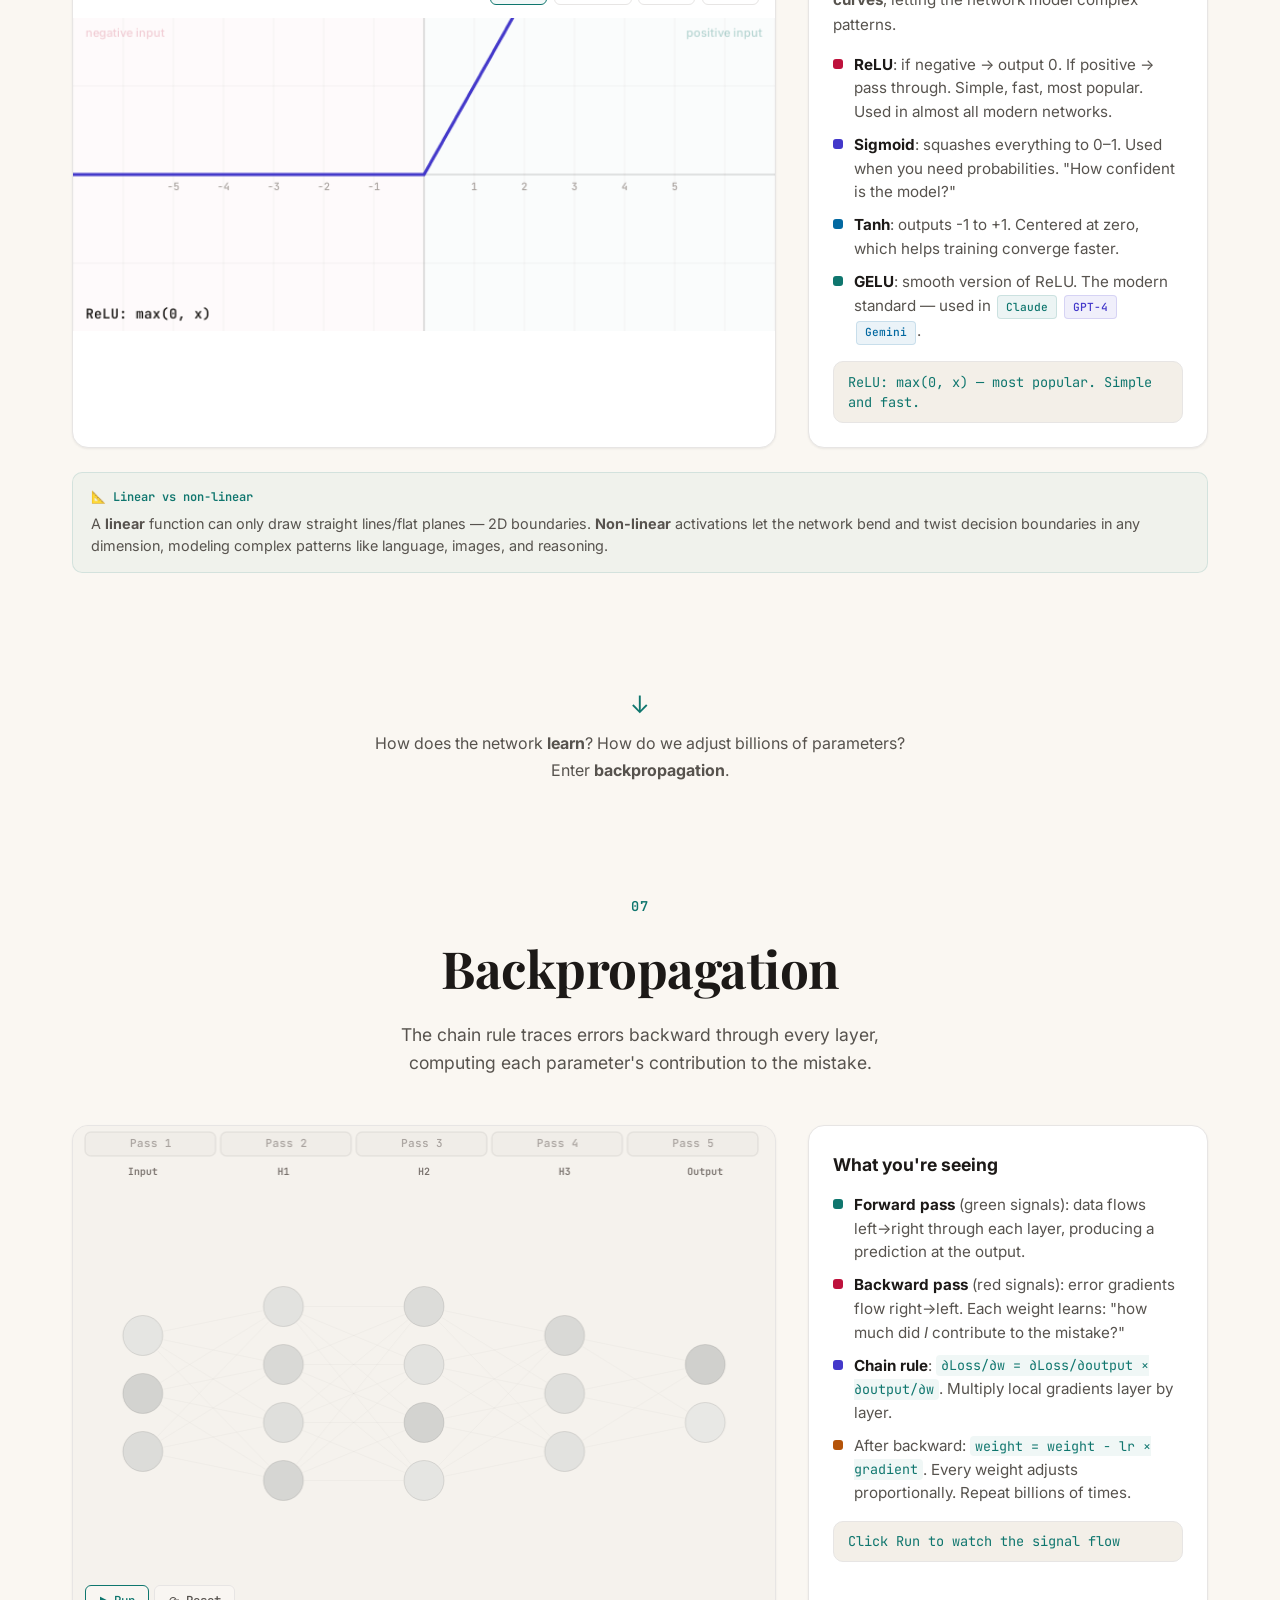
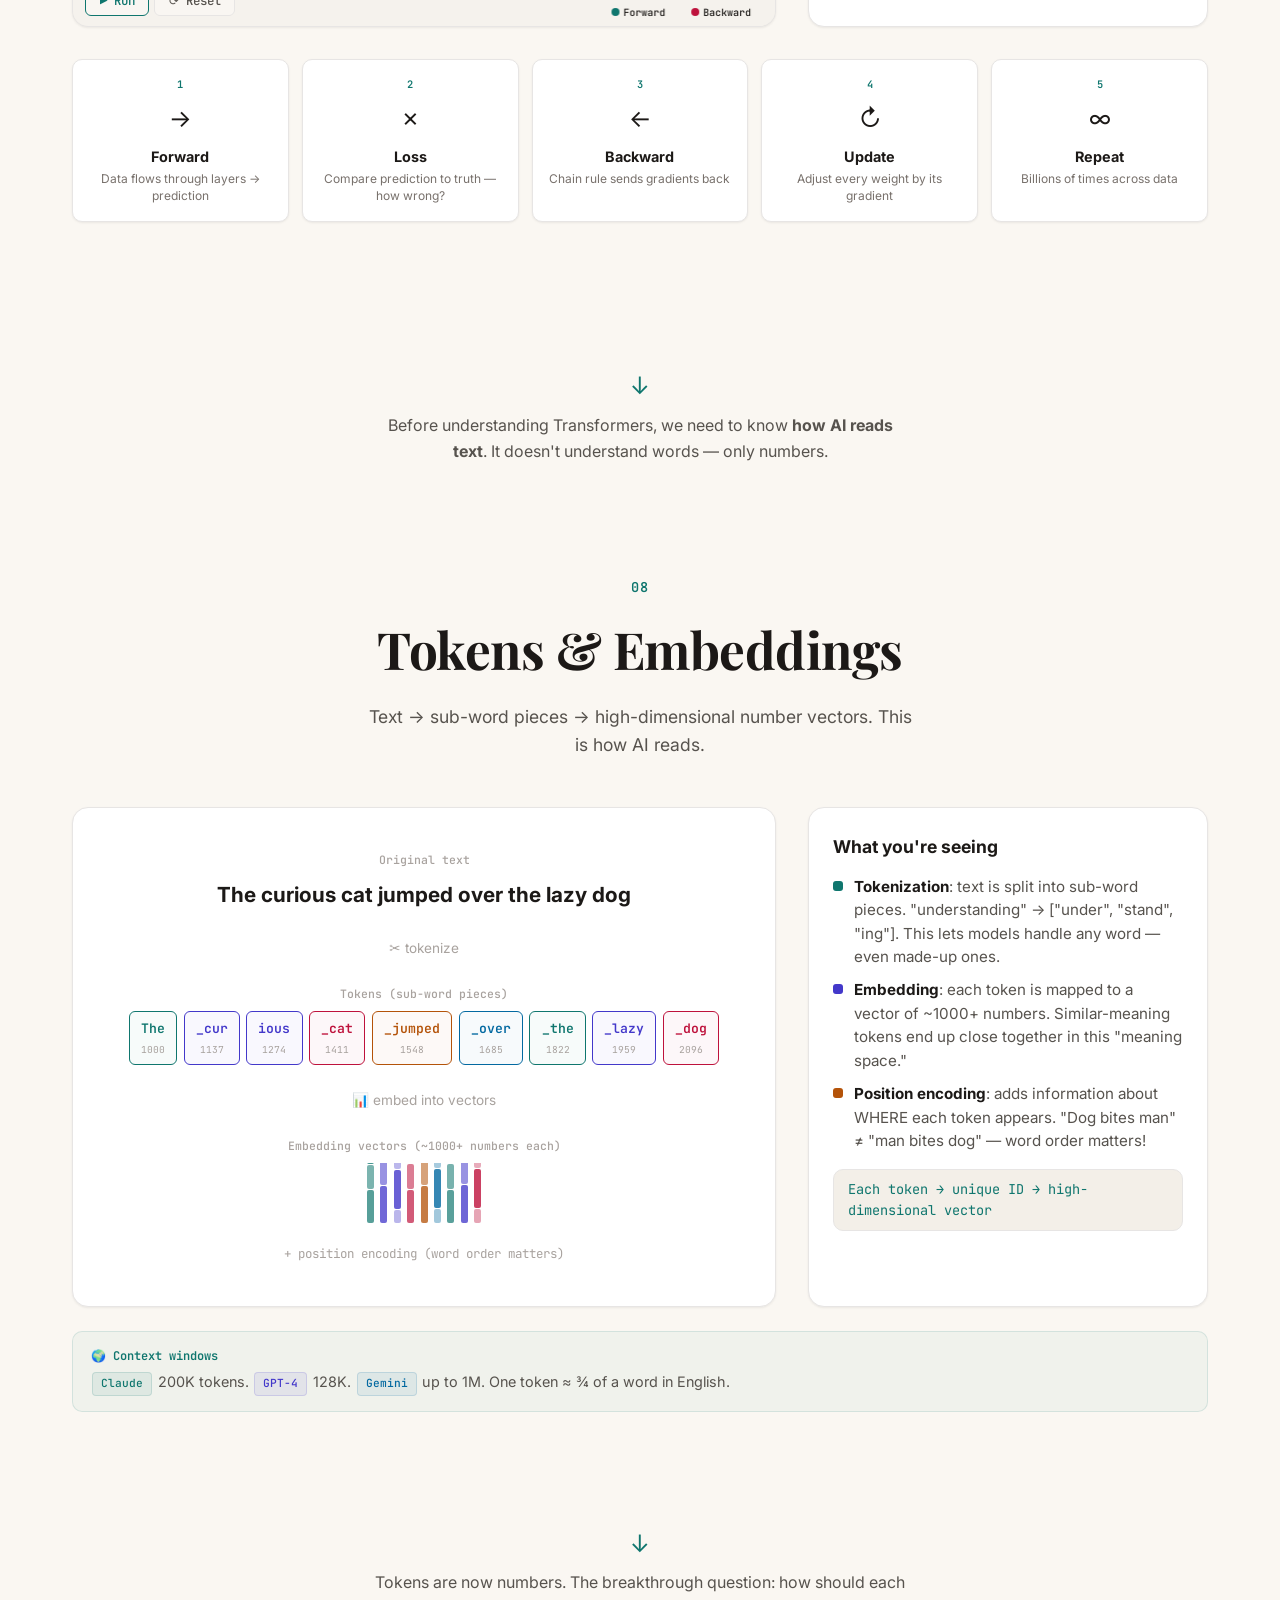
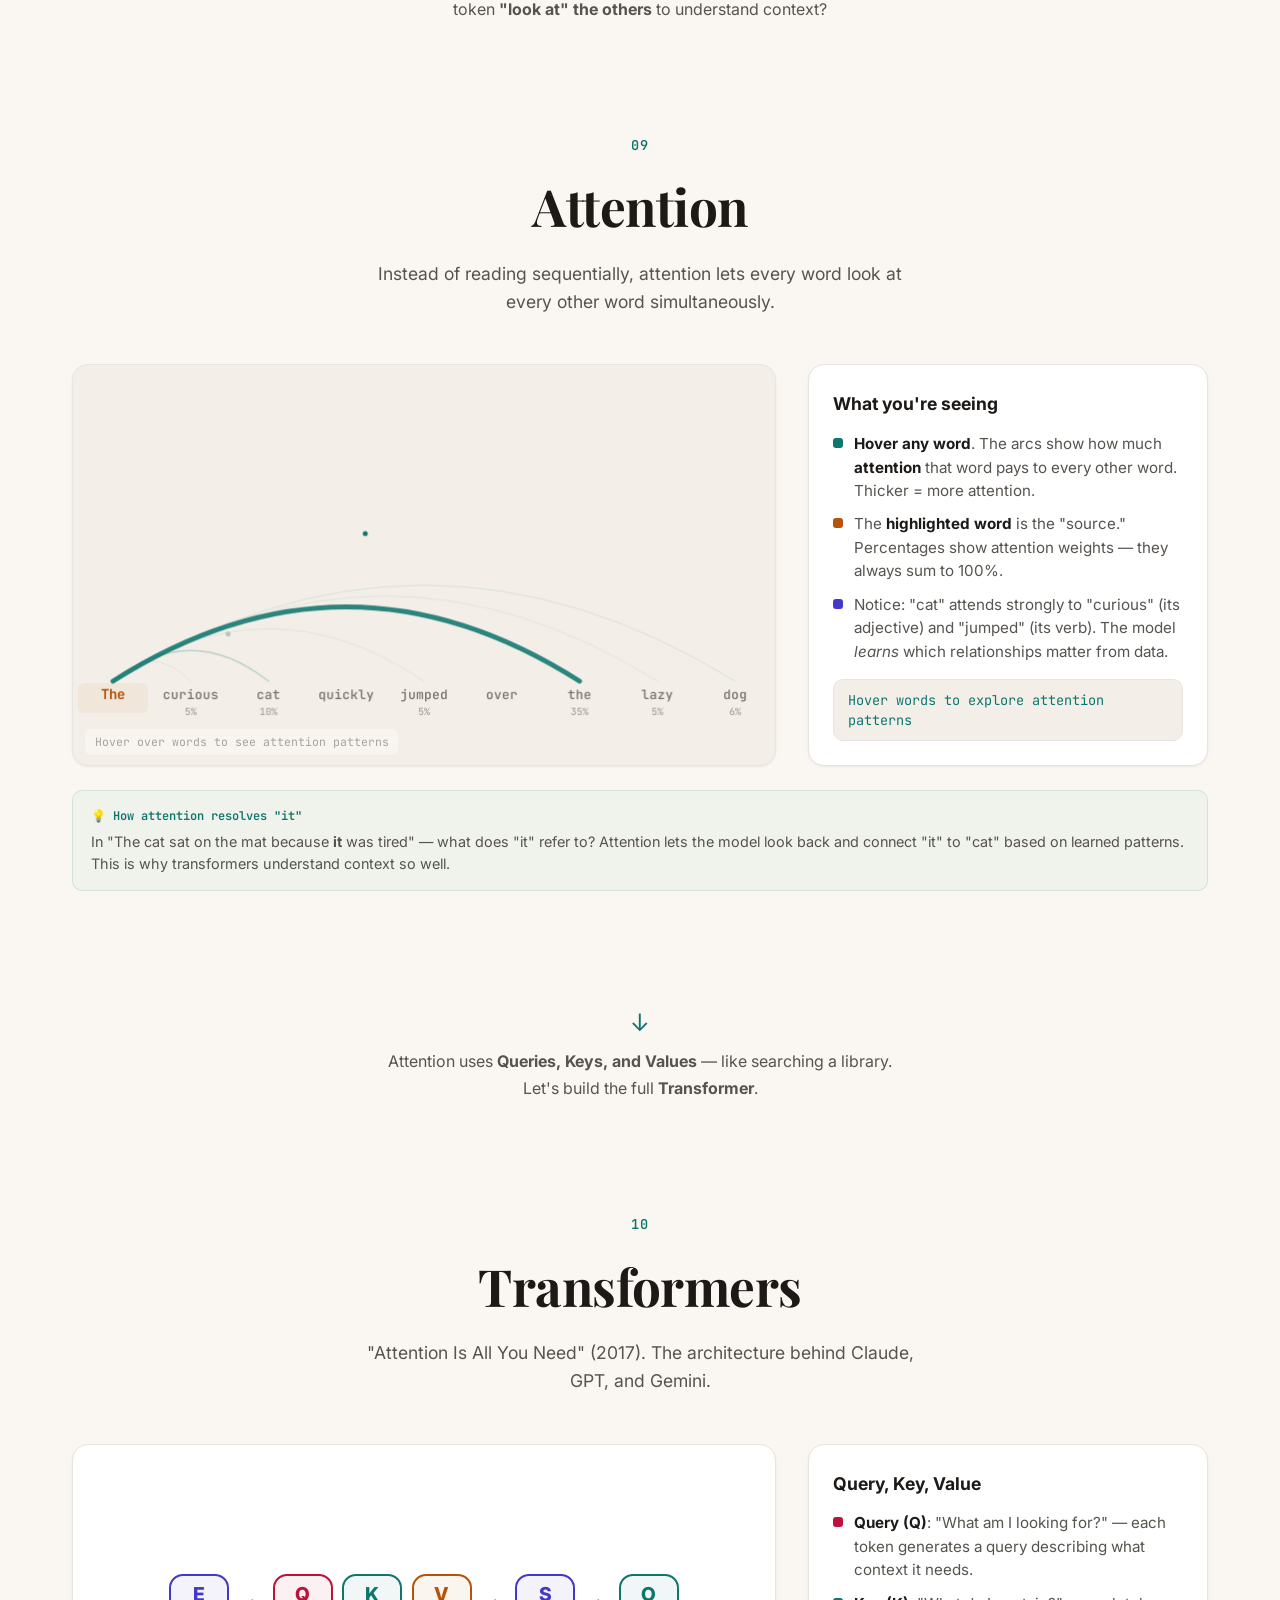
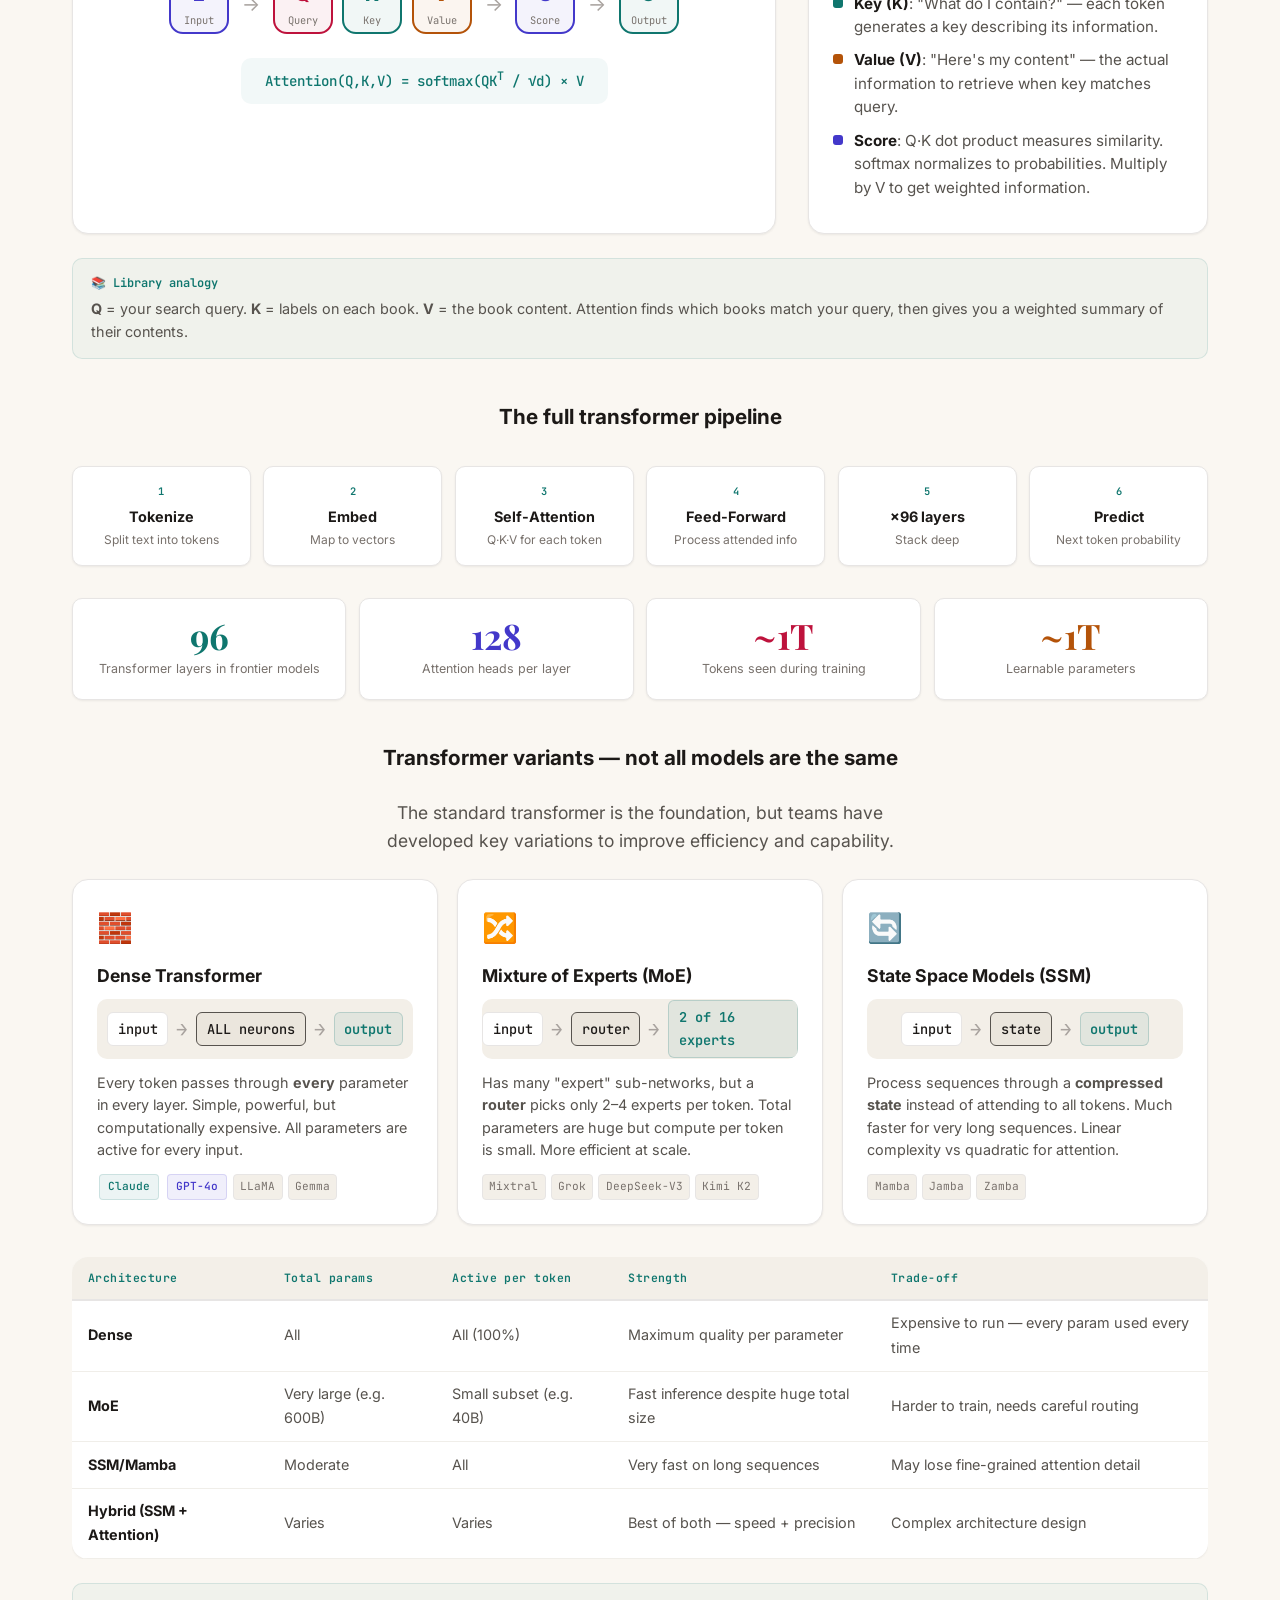
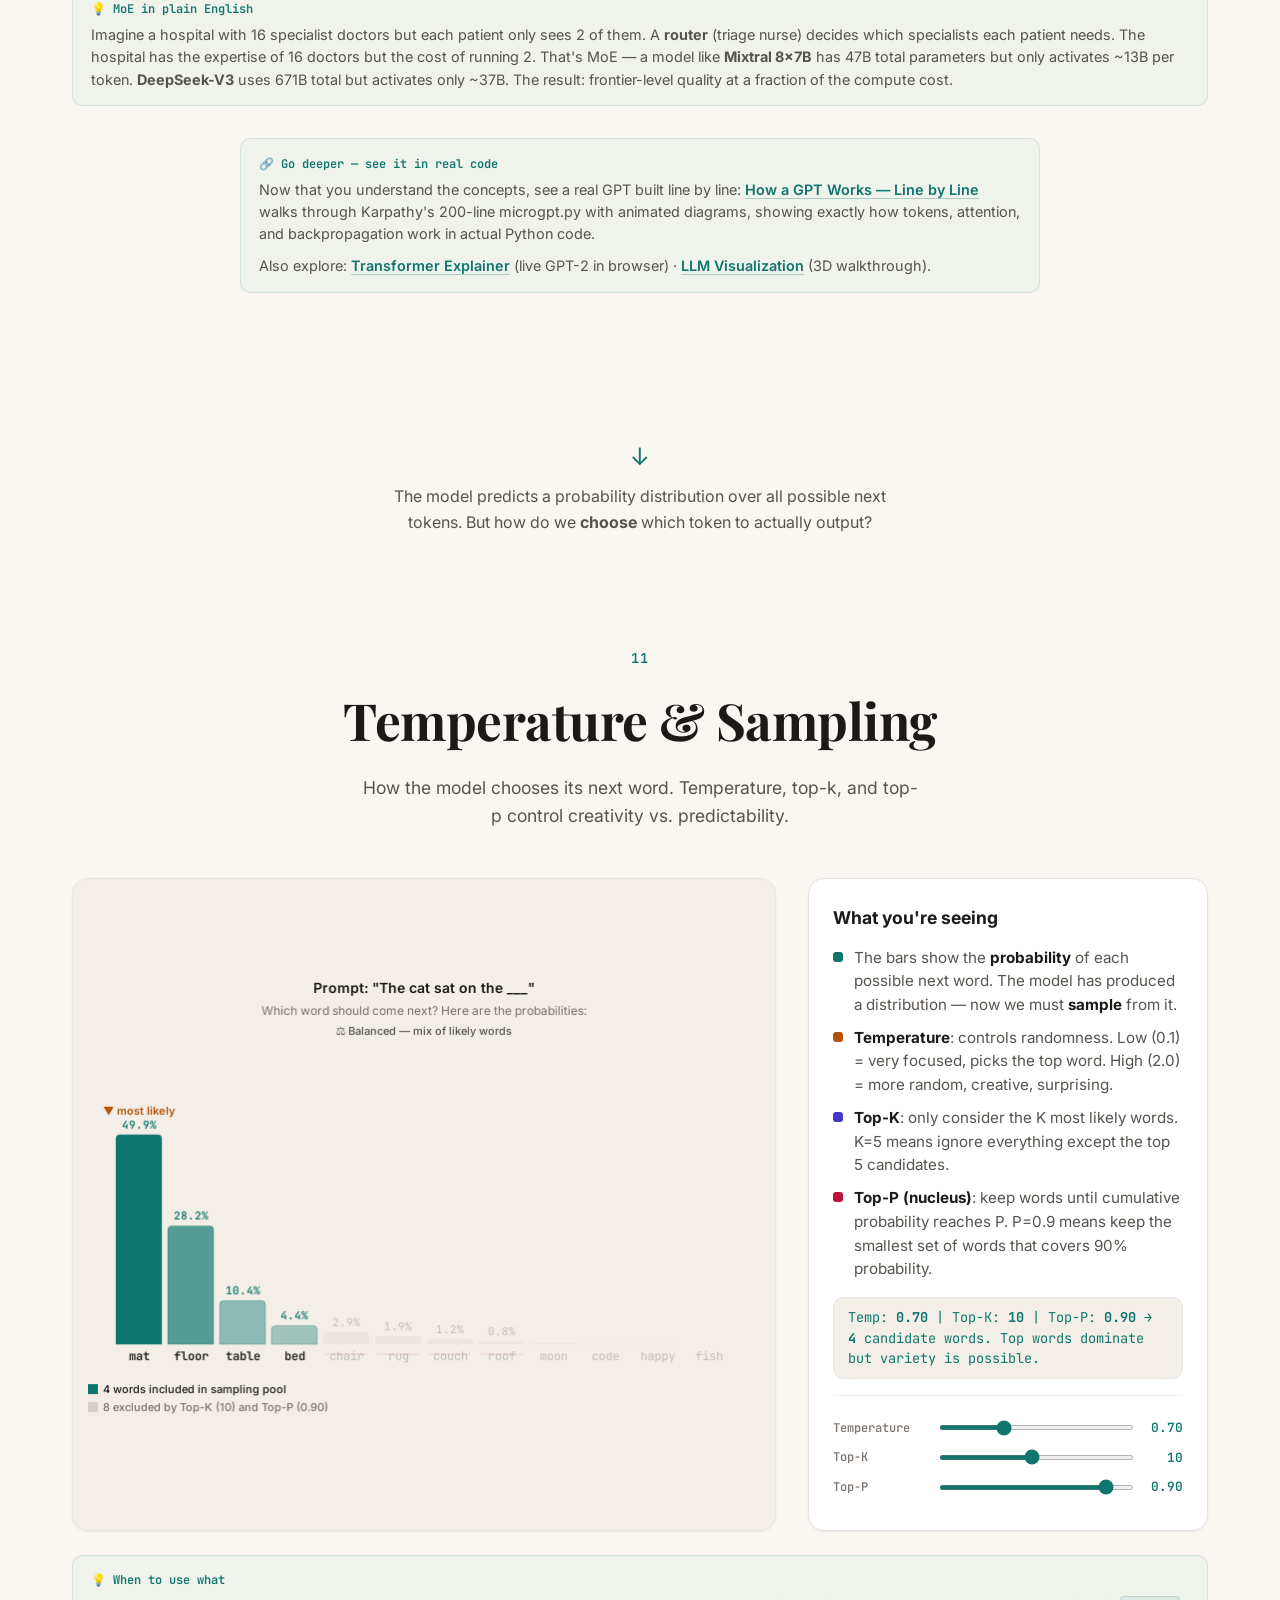
==== commit 23bcaa09: "Add files via upload" ====
--- a/index.html
+++ b/index.html
@@ -29,6 +29,7 @@
       <a href="#ch9" class="nav-ch" data-ch="9"><span class="nav-num">09</span> Attention</a>
       <a href="#ch10" class="nav-ch" data-ch="10"><span class="nav-num">10</span> Transformers</a>
       <a href="#ch11" class="nav-ch" data-ch="11"><span class="nav-num">11</span> Temperature</a>
+      <a href="#ch-enter" class="nav-ch" data-ch="enter"><span class="nav-num">⌨️</span> Press Enter</a>
       <a href="#ch12" class="nav-ch" data-ch="12"><span class="nav-num">12</span> Claude</a>
     </div>
   </div>
@@ -658,7 +659,52 @@
   </div>
 </section>
 
-<div class="bridge"><div class="bridge-arrow">↓</div><p>You now understand transformers! Final chapter: how <strong>Claude</strong> is built, and what makes it different from other LLMs.</p></div>
+<div class="bridge"><div class="bridge-arrow">↓</div><p>You've learned every piece. Now let's see them <strong>all work together</strong> — in the moment you press Enter.</p></div>
+
+<!-- ═══════════════ CH11.5: WHAT HAPPENS WHEN YOU PRESS ENTER ═══════════════ -->
+<section class="chapter" id="ch-enter">
+  <div class="chapter-header">
+    <div class="ch-num">THE FULL PICTURE</div>
+    <h2 class="ch-title">What happens when you press Enter</h2>
+    <p class="ch-subtitle">Every concept you've learned — working together in under 2 seconds.</p>
+  </div>
+
+  <!-- Animated pipeline -->
+  <div class="viz-panel" style="padding:2rem;background:#fff">
+    <canvas id="pipelineCanvas"></canvas>
+  </div>
+
+  <!-- Detailed step-by-step -->
+  <div class="step-flow" style="margin-top:2rem">
+    <div class="step-card"><div class="step-num">1</div><div class="step-icon">⌨️</div><h4>You type</h4><p>"What is gravity?"</p></div>
+    <div class="step-card"><div class="step-num">2</div><div class="step-icon">🌐</div><h4>API call</h4><p>Your text travels to Anthropic's servers</p></div>
+    <div class="step-card"><div class="step-num">3</div><div class="step-icon">✂️</div><h4>Tokenize</h4><p>"What" "is" "grav" "ity" "?" → 5 token IDs</p></div>
+    <div class="step-card"><div class="step-num">4</div><div class="step-icon">📊</div><h4>Embed</h4><p>Each token → a vector of ~4000 numbers</p></div>
+    <div class="step-card"><div class="step-num">5</div><div class="step-icon">📍</div><h4>Position</h4><p>Add position info — word order matters</p></div>
+    <div class="step-card"><div class="step-num">6</div><div class="step-icon">🔁</div><h4>96 layers</h4><p>Each: attention → feed-forward → normalize</p></div>
+  </div>
+  <div class="step-flow">
+    <div class="step-card"><div class="step-num">7</div><div class="step-icon">🔦</div><h4>Attention</h4><p>128 heads find relevant context per token</p></div>
+    <div class="step-card"><div class="step-num">8</div><div class="step-icon">⚖️</div><h4>Weights</h4><p>Billions of learned parameters transform the signal</p></div>
+    <div class="step-card"><div class="step-num">9</div><div class="step-icon">📈</div><h4>Logits</h4><p>Final layer outputs score for every vocabulary word</p></div>
+    <div class="step-card"><div class="step-num">10</div><div class="step-icon">🌡️</div><h4>Sample</h4><p>Temperature + top-k + top-p → pick next token</p></div>
+    <div class="step-card"><div class="step-num">11</div><div class="step-icon">🔄</div><h4>Repeat</h4><p>Append token, run again. ~50-100 tokens/sec</p></div>
+    <div class="step-card"><div class="step-num">12</div><div class="step-icon">💬</div><h4>Stream</h4><p>Tokens stream back to your screen as text</p></div>
+  </div>
+
+  <div class="callout-row" style="margin-top:1.5rem">
+    <div class="callout">
+      <div class="callout-title">⏱️ The numbers</div>
+      <p>For a typical response of 200 words (~270 tokens): <strong>270 complete passes</strong> through all 96 transformer layers. Each pass involves <strong>billions of multiplications</strong> across attention heads and feed-forward networks. Total time: <strong>2-5 seconds</strong>. Every concept you learned in this site — functions, derivatives, gradient descent, weights, attention, sampling — is happening in that moment.</p>
+    </div>
+    <div class="callout">
+      <div class="callout-title">🤯 What makes it feel magical</div>
+      <p>The model has <strong>no memory between conversations</strong> — your entire chat is re-read from scratch each time. It doesn't "think" — it predicts the next token, over and over. It has no internal monologue. Yet from this simple loop of "predict next word," <strong>reasoning, creativity, and understanding emerge</strong>. That's the deepest insight: intelligence from repetition of a simple rule.</p>
+    </div>
+  </div>
+</section>
+
+<div class="bridge"><div class="bridge-arrow">↓</div><p>Now you understand the full pipeline. Final chapter: how <strong>Claude specifically</strong> is built, and what makes it different.</p></div>
 
 <!-- ═══════════════ CH12: CLAUDE ═══════════════ -->
 <section class="chapter" id="ch12">
@@ -817,5 +863,6 @@
 <script src="js/tokenizer.js"></script>
 <script src="js/attention.js"></script>
 <script src="js/temperature.js"></script>
+<script src="js/pipeline.js"></script>
 </body>
 </html>
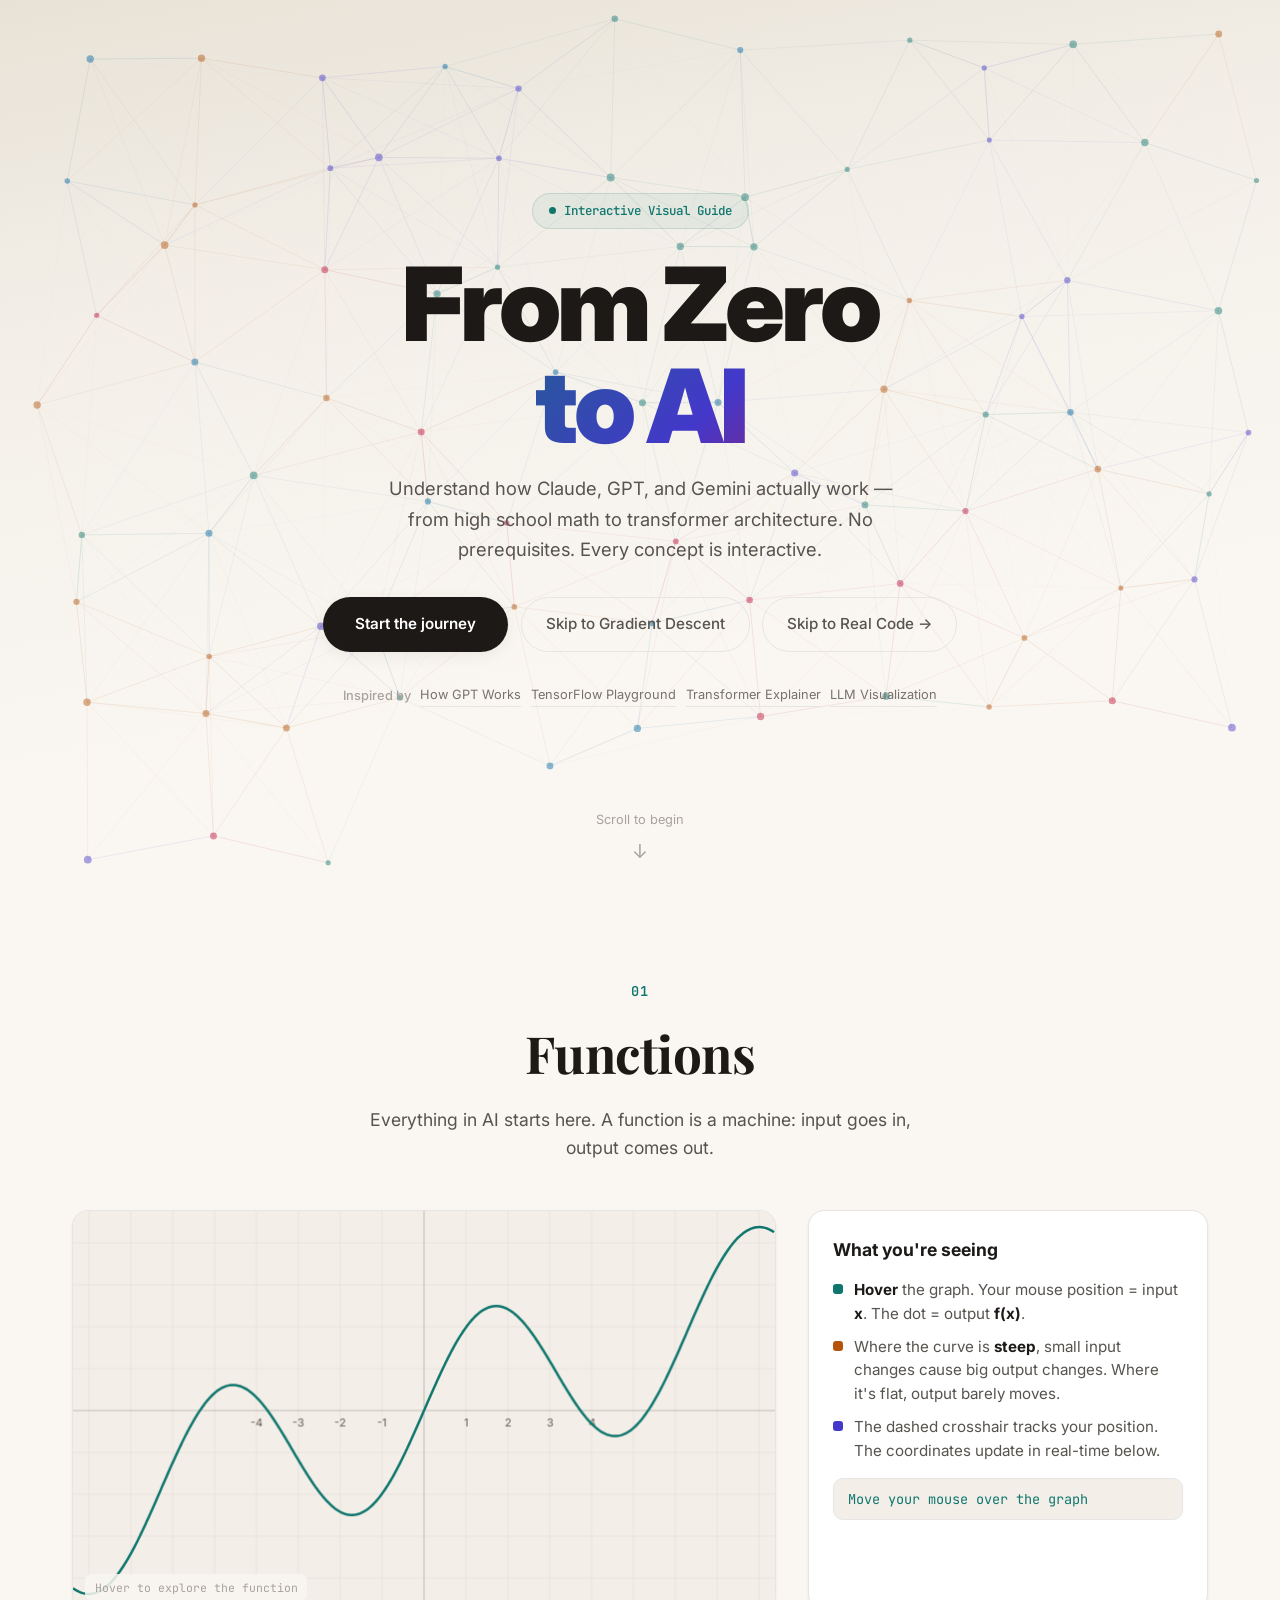
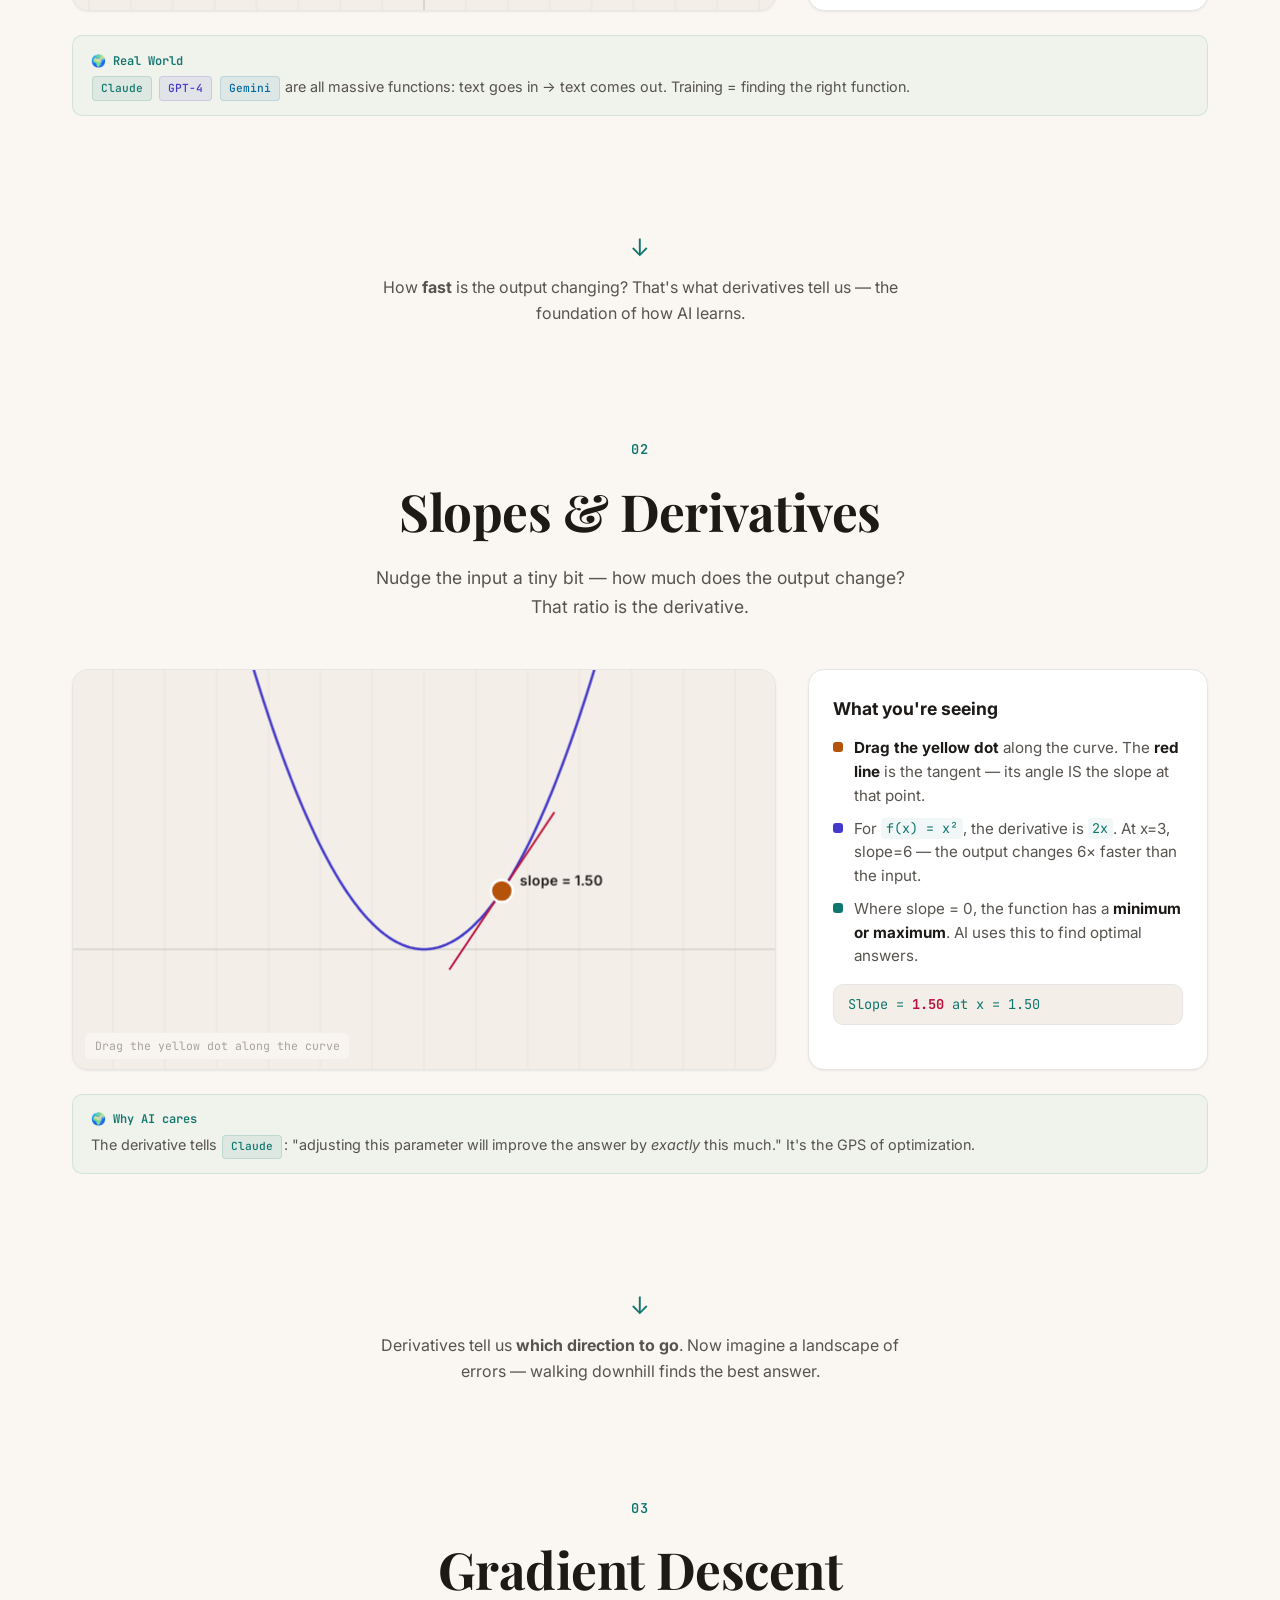
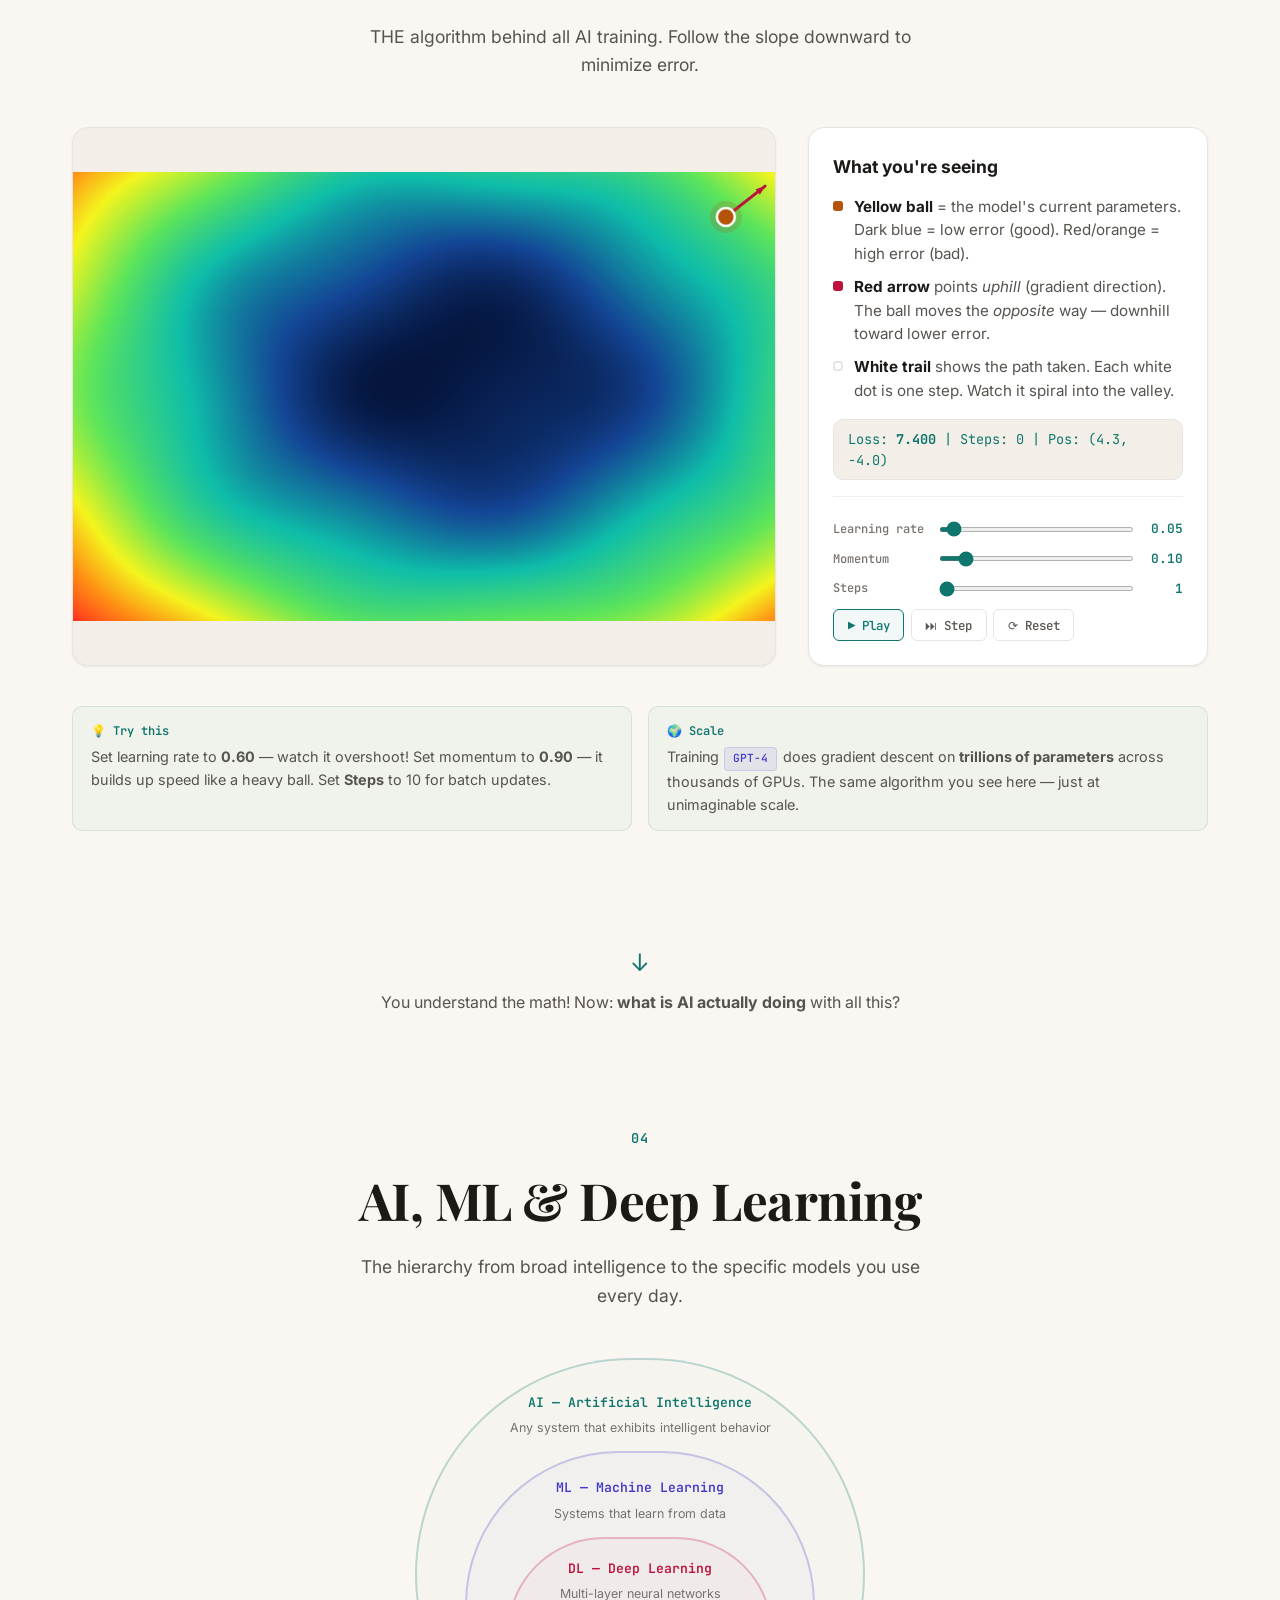
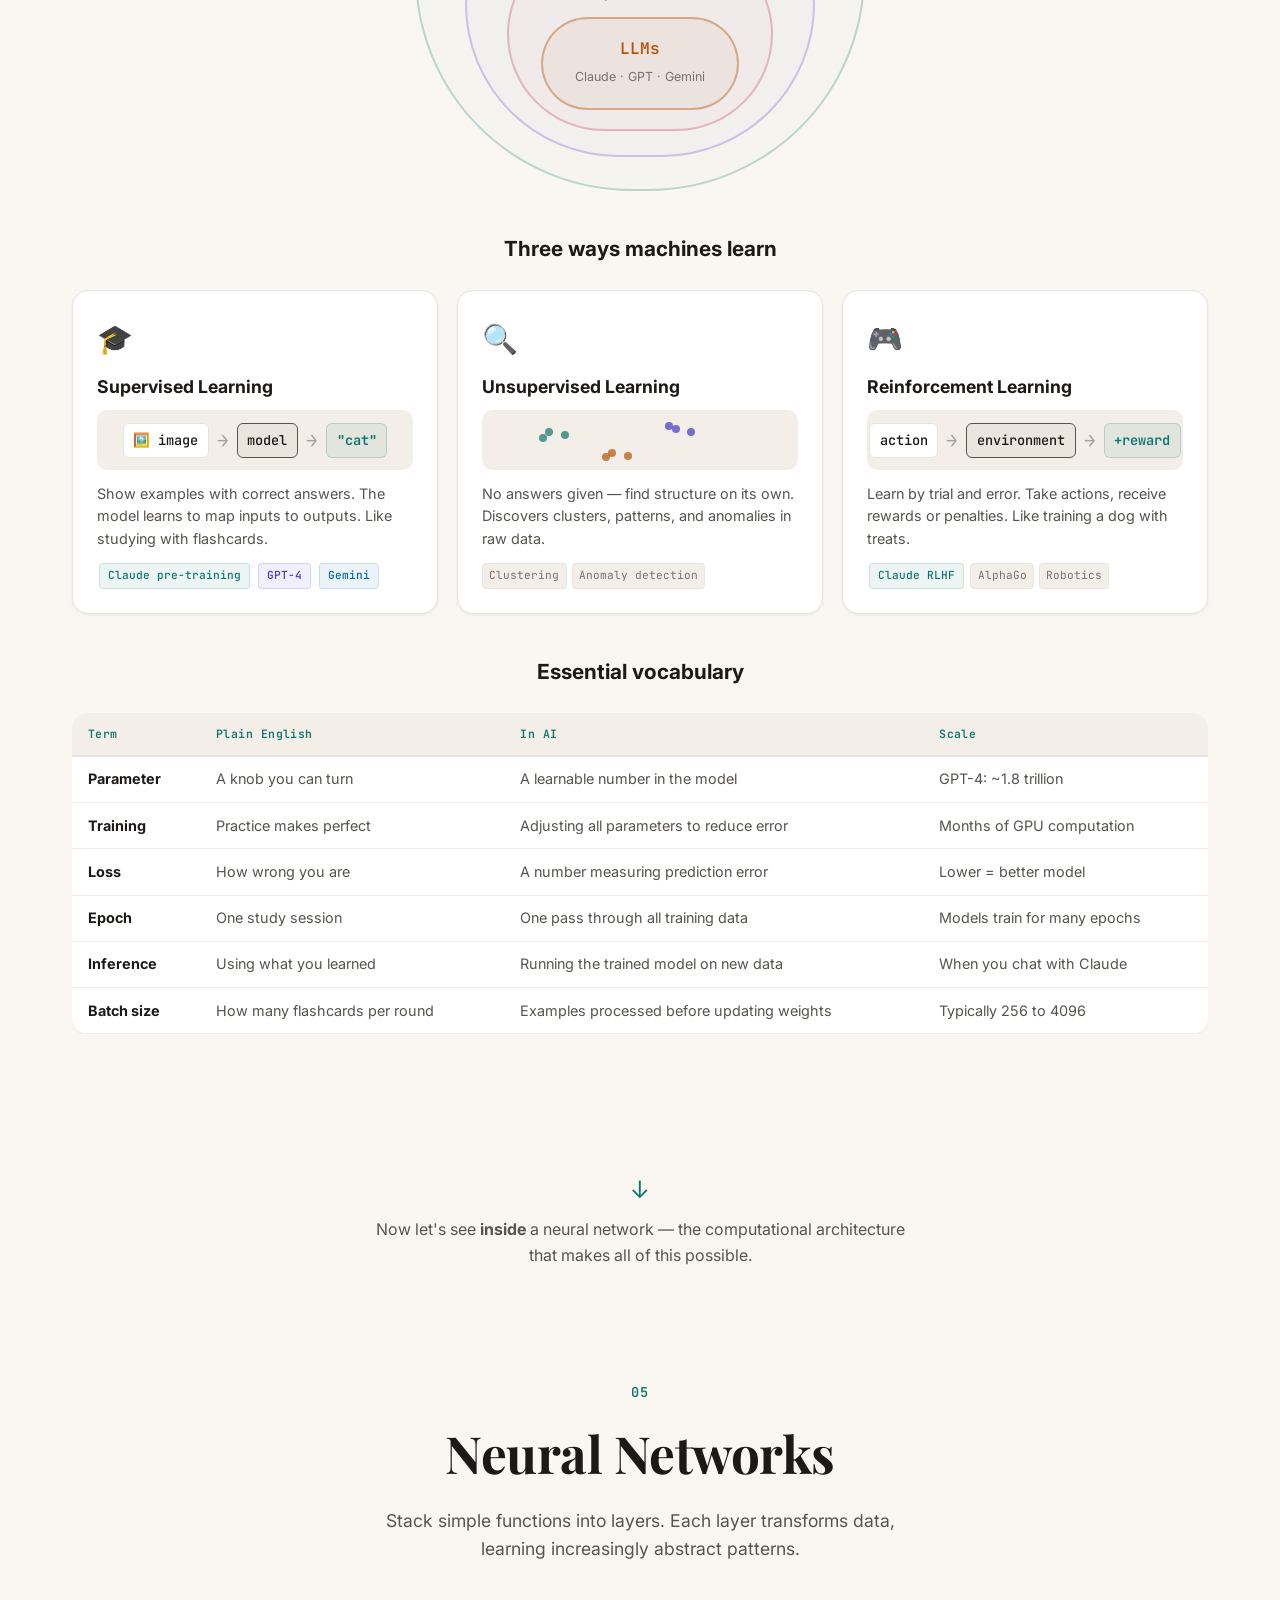
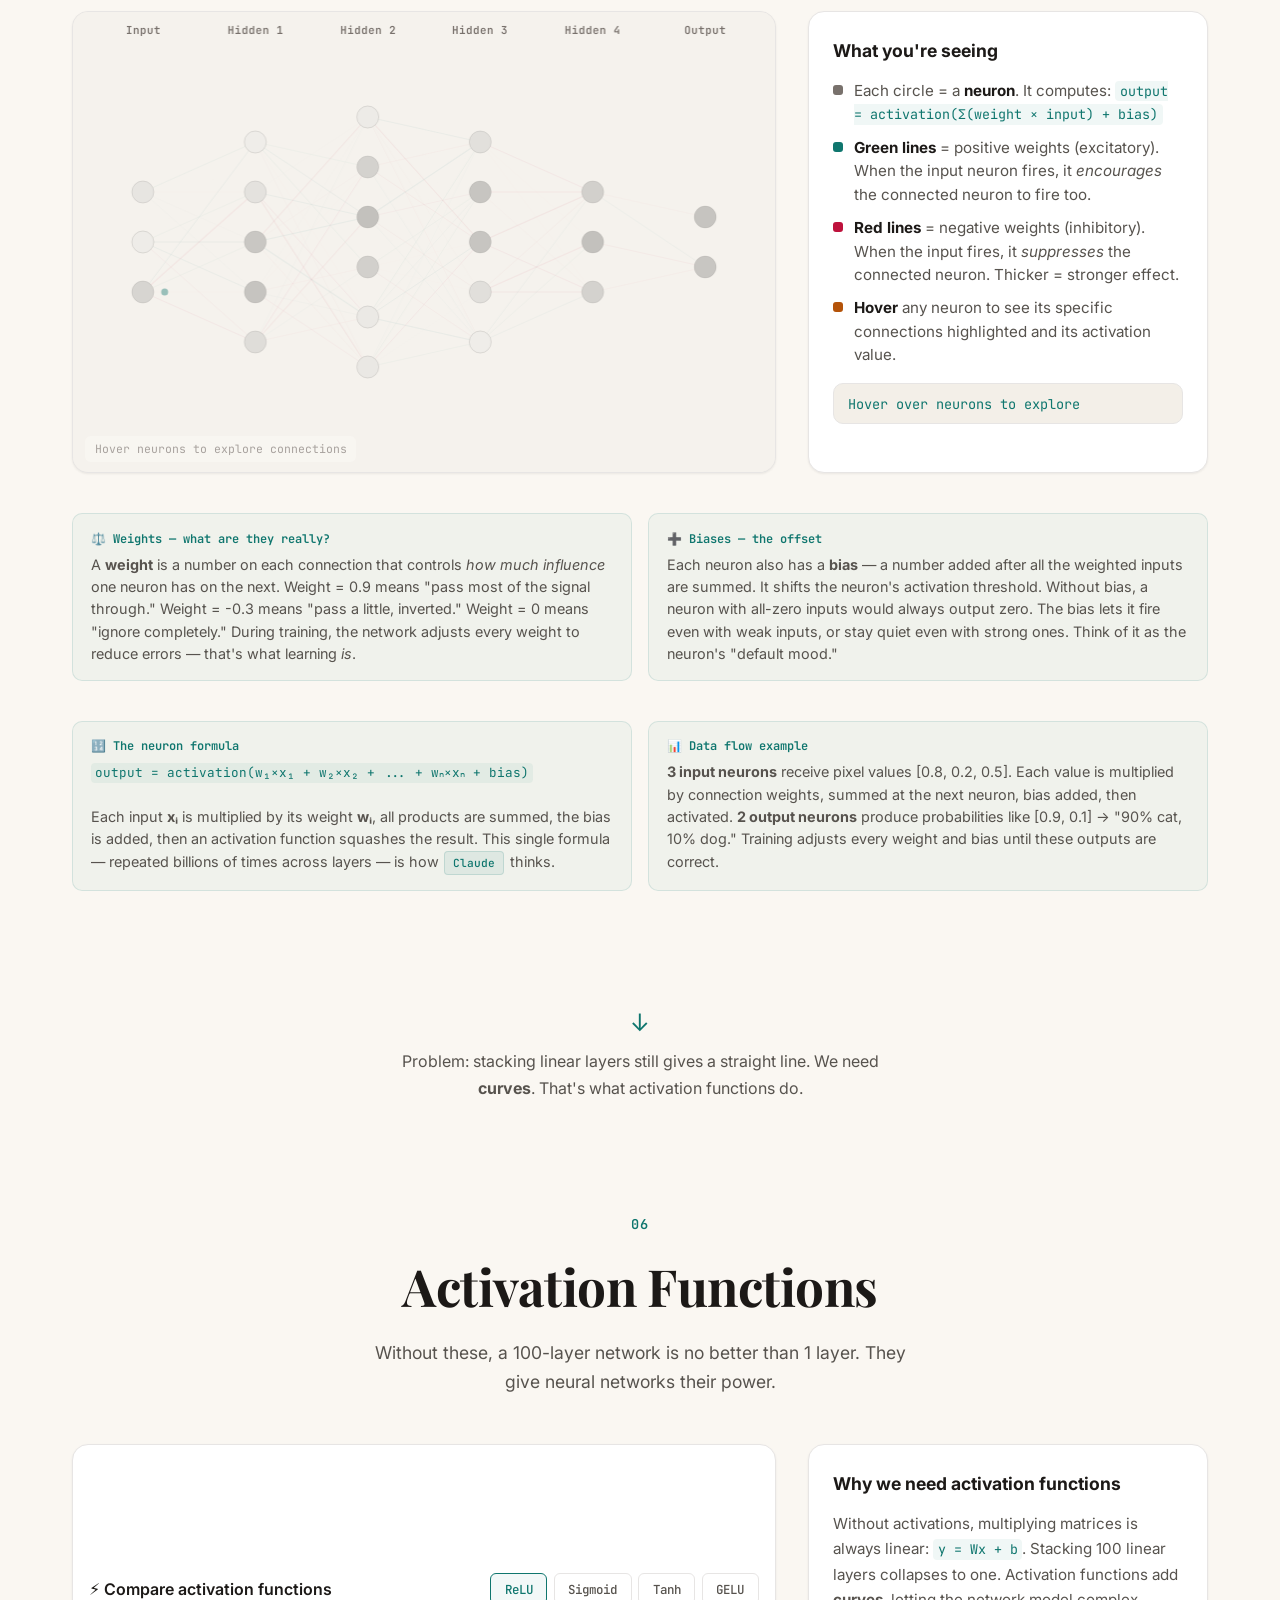
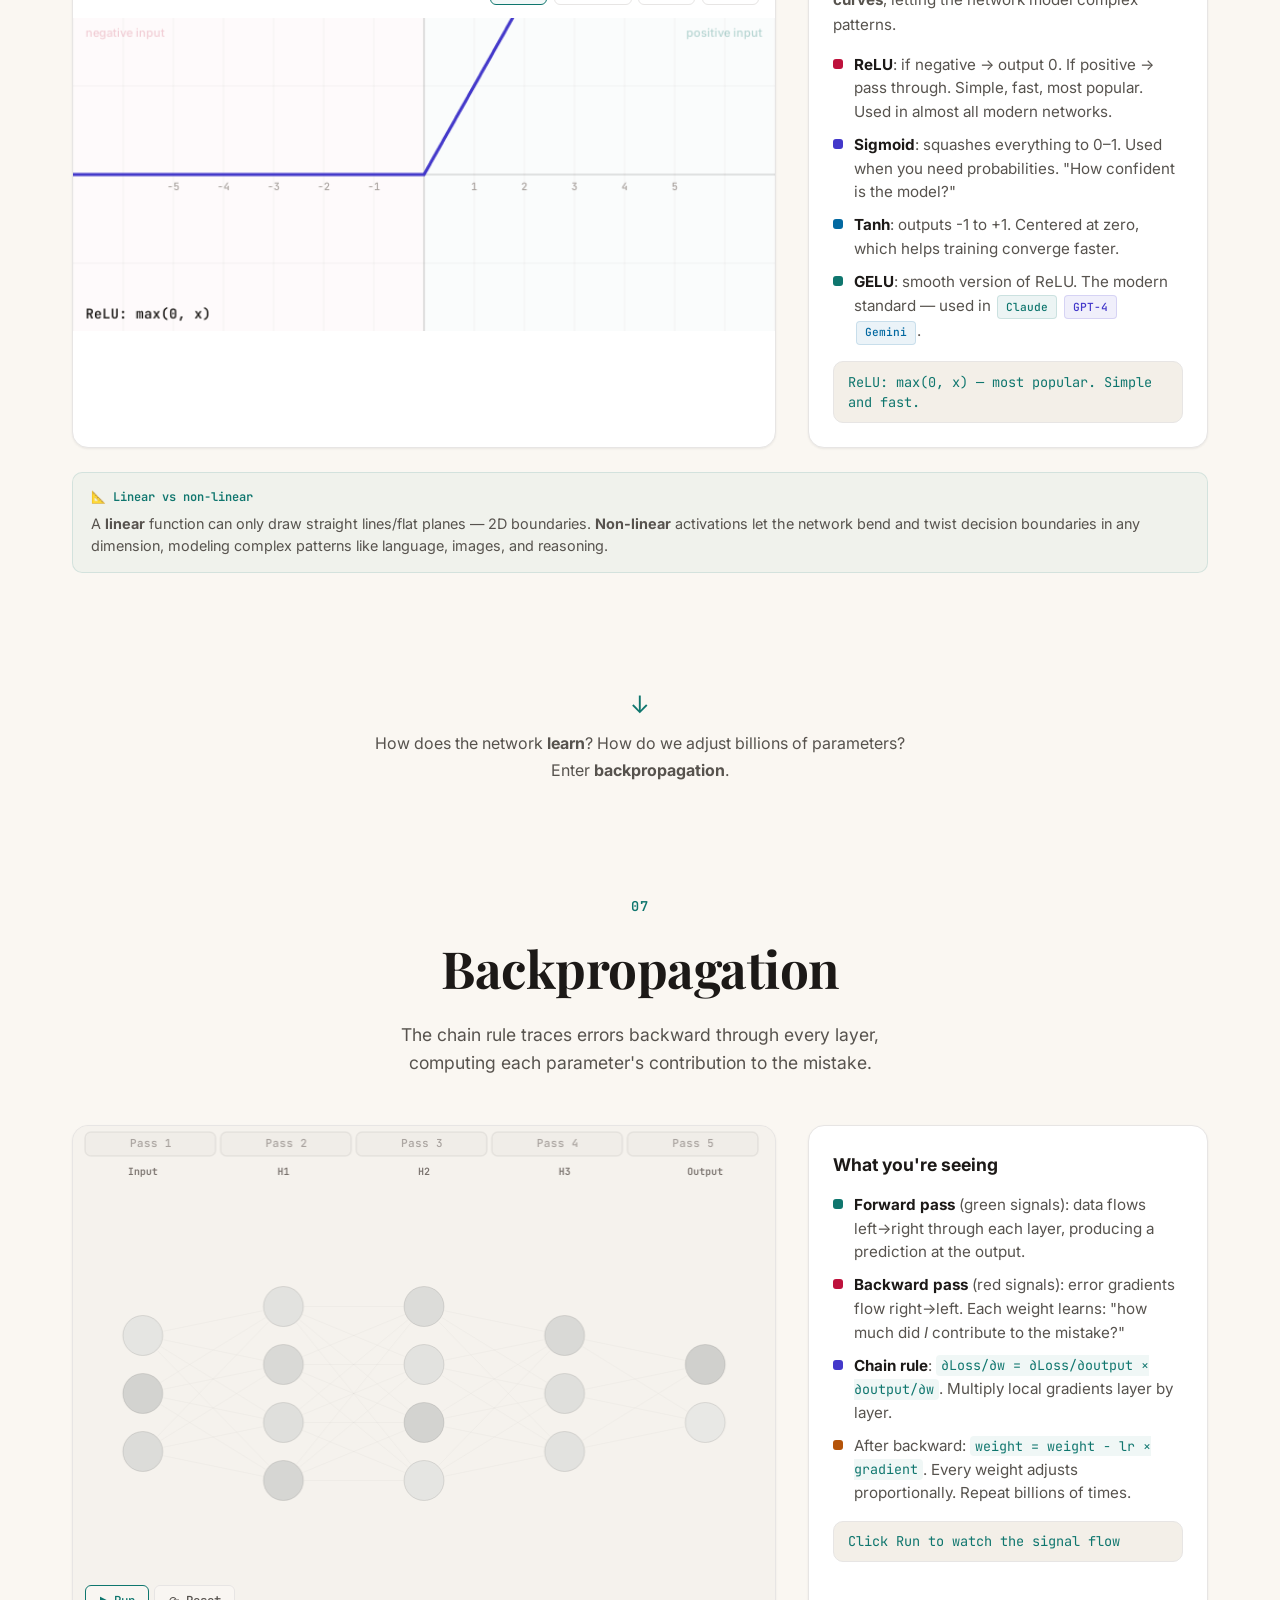
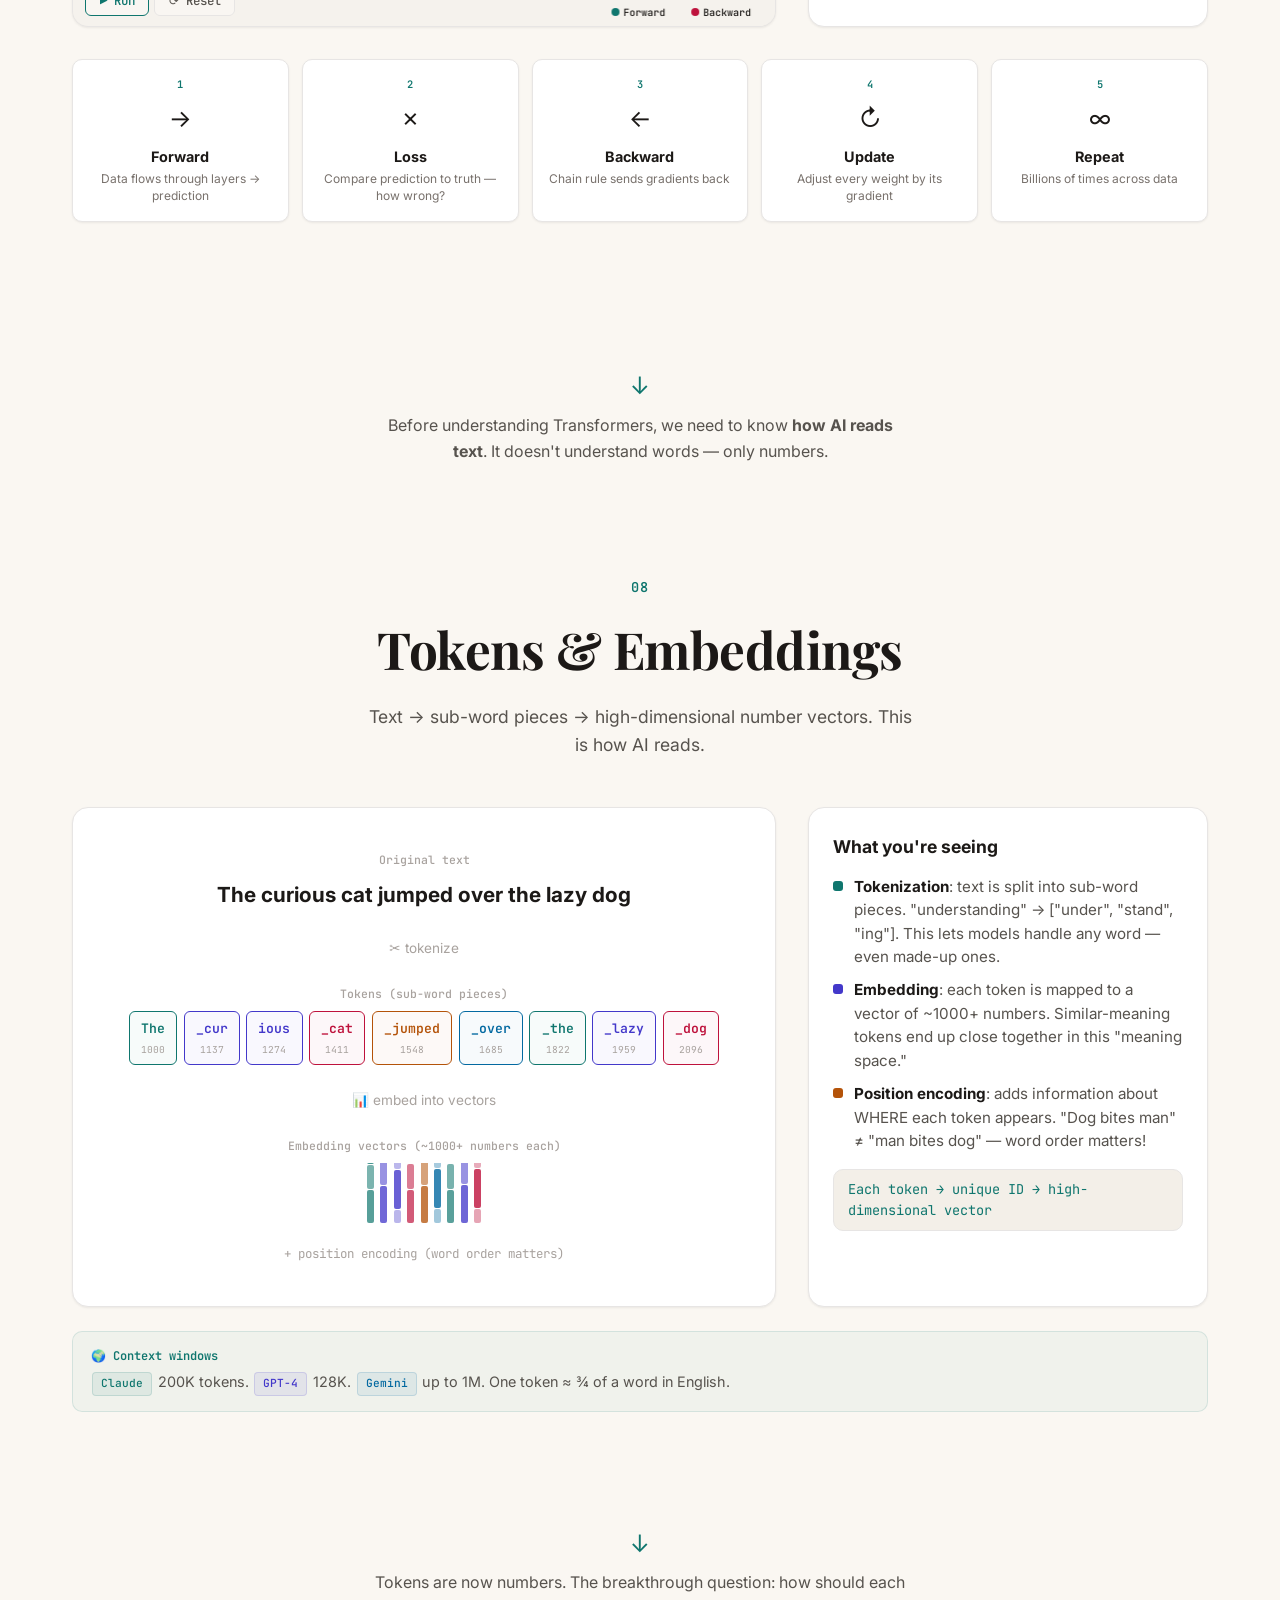
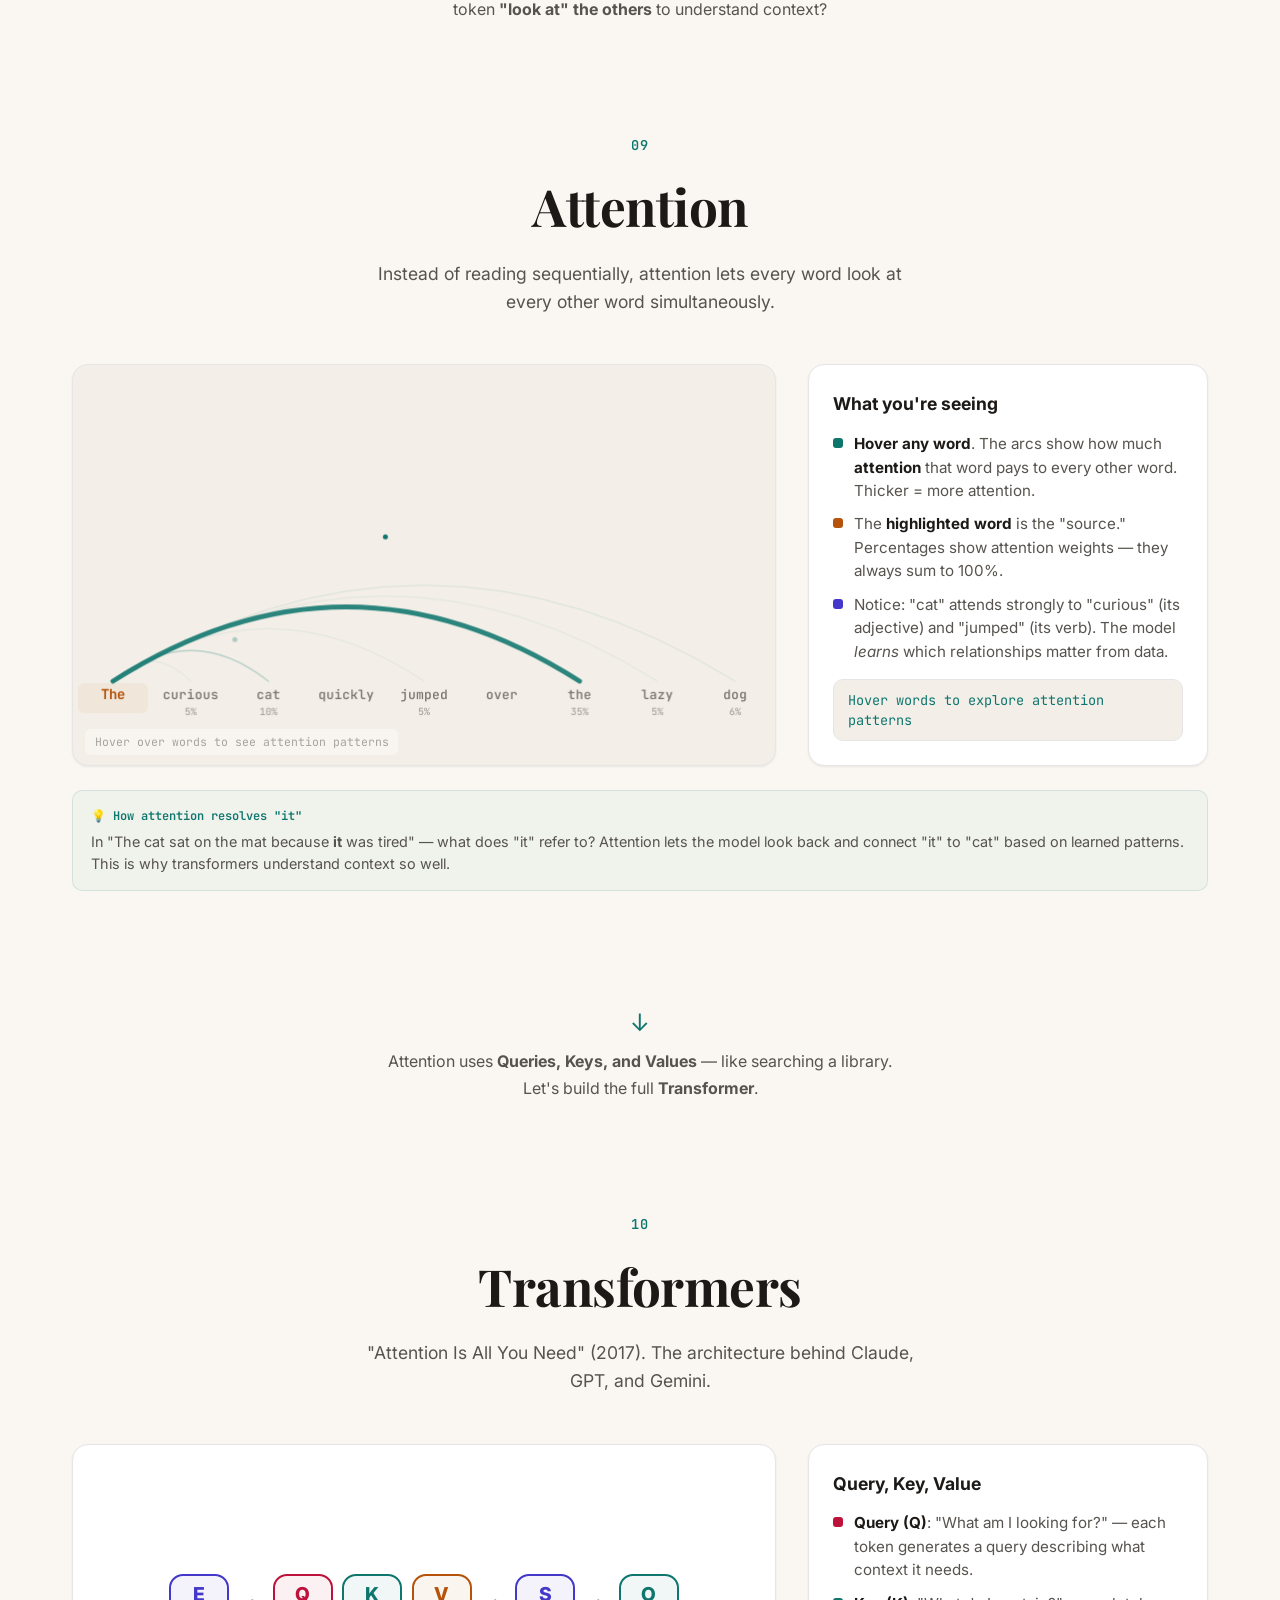
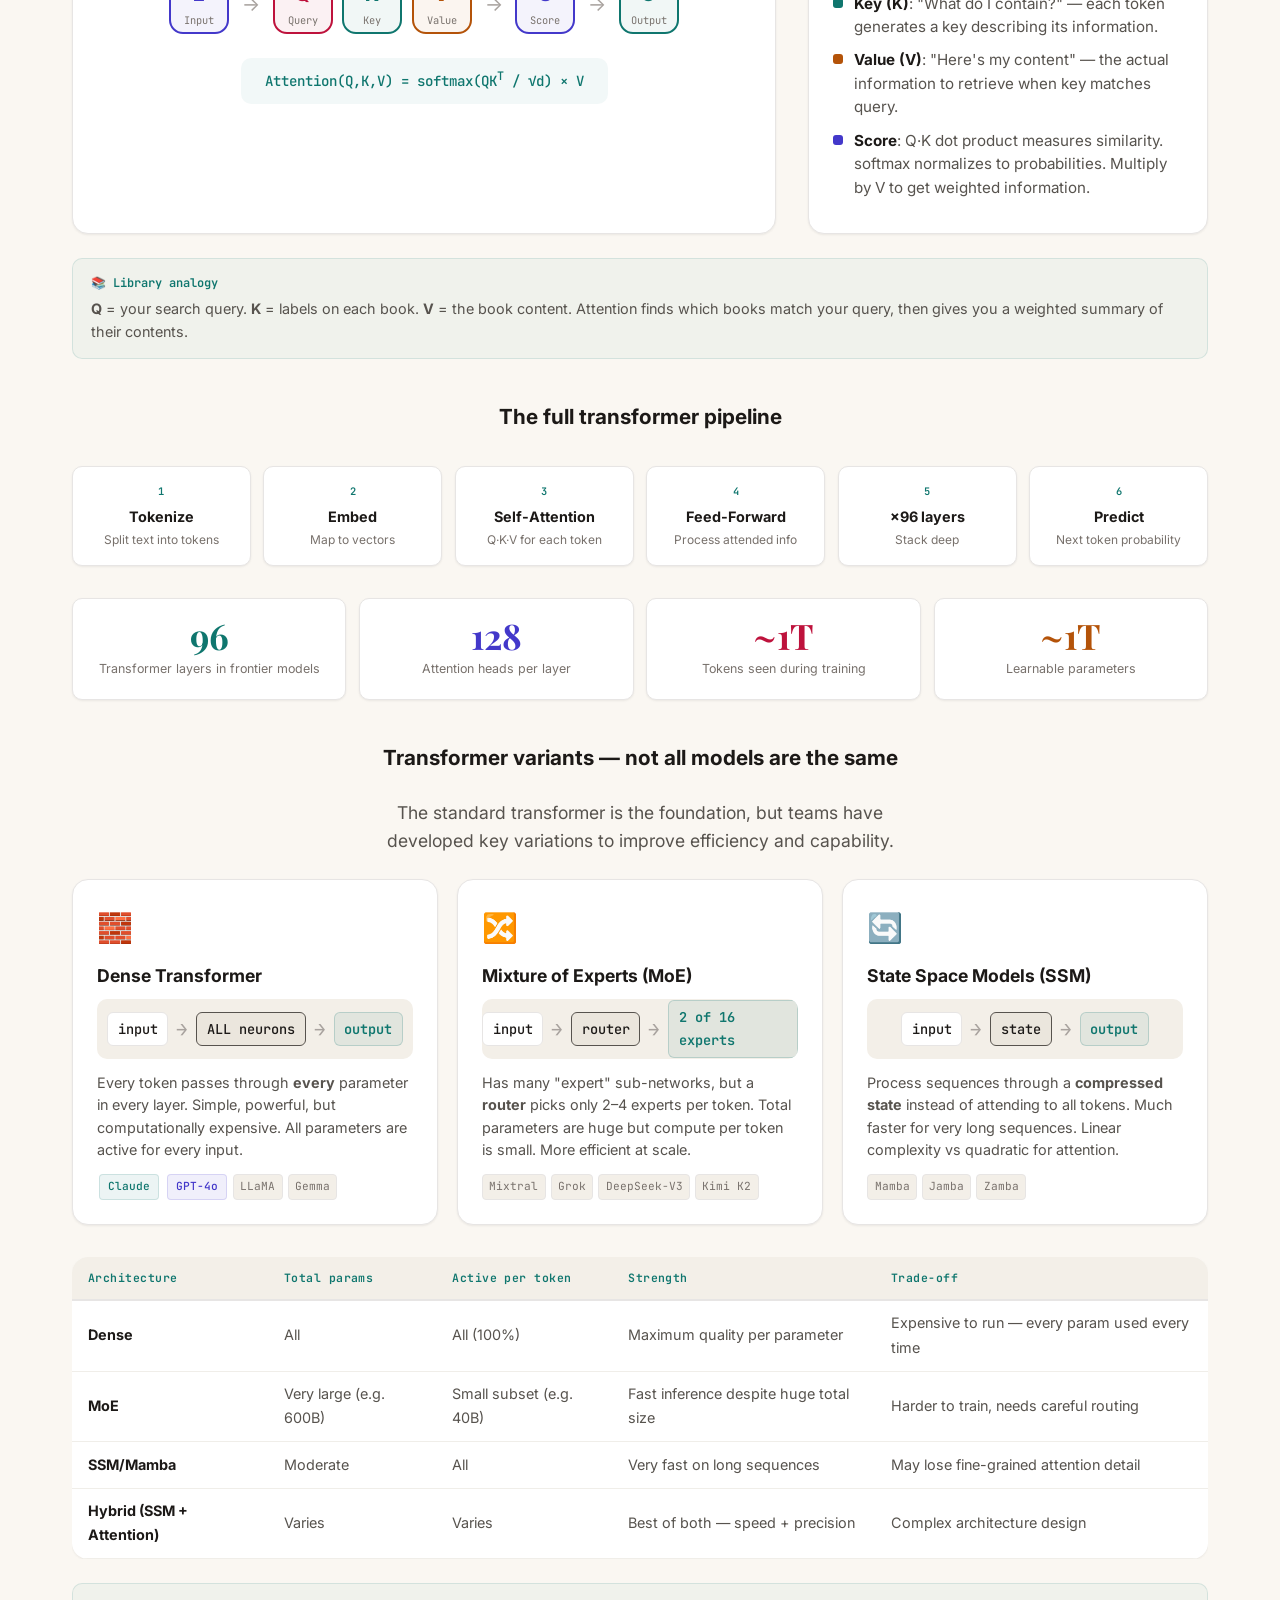
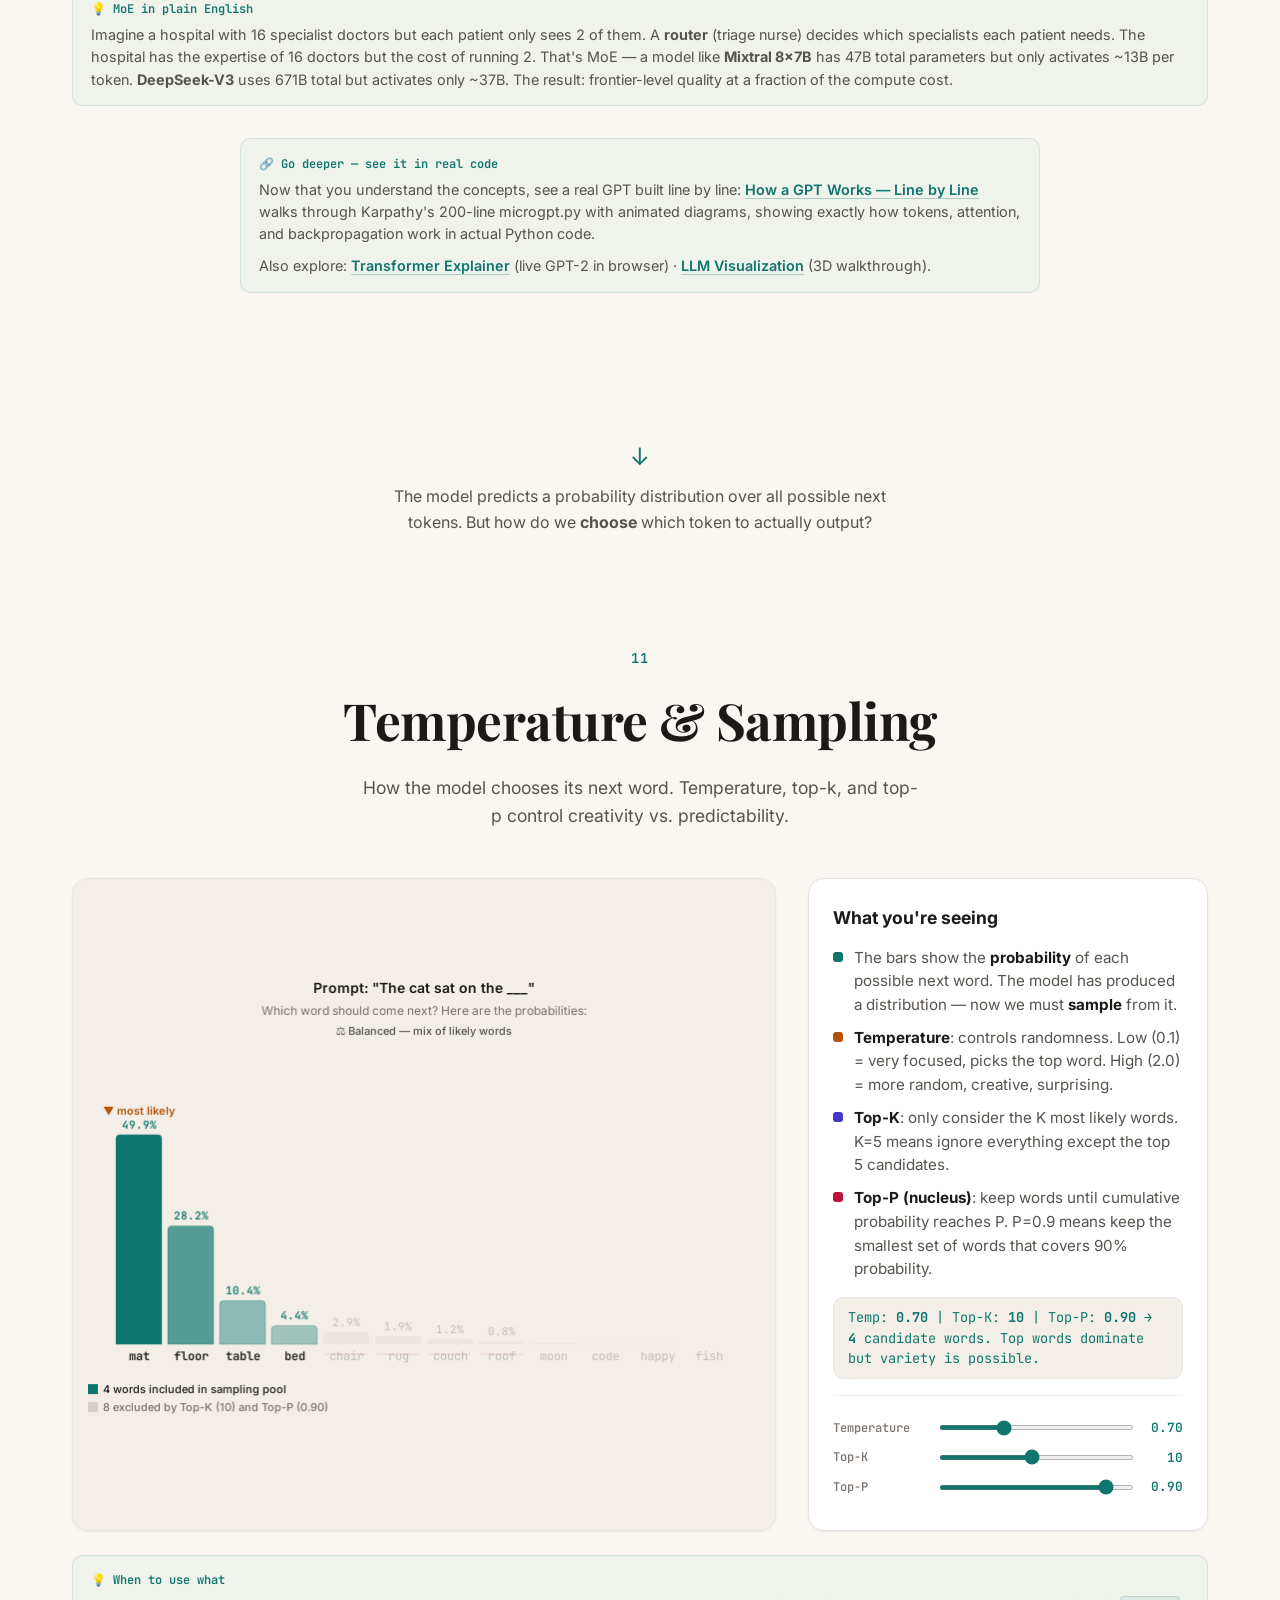
==== commit 277d07b4: "Add files via upload" ====
--- a/index.html
+++ b/index.html
@@ -29,7 +29,6 @@
       <a href="#ch9" class="nav-ch" data-ch="9"><span class="nav-num">09</span> Attention</a>
       <a href="#ch10" class="nav-ch" data-ch="10"><span class="nav-num">10</span> Transformers</a>
       <a href="#ch11" class="nav-ch" data-ch="11"><span class="nav-num">11</span> Temperature</a>
-      <a href="#ch-enter" class="nav-ch" data-ch="enter"><span class="nav-num">⌨️</span> Press Enter</a>
       <a href="#ch12" class="nav-ch" data-ch="12"><span class="nav-num">12</span> Claude</a>
     </div>
   </div>
@@ -659,22 +658,24 @@
   </div>
 </section>
 
-<div class="bridge"><div class="bridge-arrow">↓</div><p>You've learned every piece. Now let's see them <strong>all work together</strong> — in the moment you press Enter.</p></div>
-
-<!-- ═══════════════ CH11.5: WHAT HAPPENS WHEN YOU PRESS ENTER ═══════════════ -->
-<section class="chapter" id="ch-enter">
-  <div class="chapter-header">
-    <div class="ch-num">THE FULL PICTURE</div>
-    <h2 class="ch-title">What happens when you press Enter</h2>
-    <p class="ch-subtitle">Every concept you've learned — working together in under 2 seconds.</p>
-  </div>
-
-  <!-- Animated pipeline -->
+<div class="bridge"><div class="bridge-arrow">↓</div><p>You now understand every piece. Final chapter: how <strong>Claude</strong> is built — and what happens when you press Enter.</p></div>
+
+<!-- ═══════════════ CH12: CLAUDE ═══════════════ -->
+<section class="chapter" id="ch12">
+  <div class="chapter-header">
+    <div class="ch-num">12</div>
+    <h2 class="ch-title">How Claude Works</h2>
+    <p class="ch-subtitle">Claude is a Transformer built by Anthropic. What makes it special isn't the architecture — it's how it's trained.</p>
+  </div>
+
+  <!-- What happens when you press Enter -->
+  <h3 class="section-subhead">What happens when you press Enter</h3>
+  <p class="ch-subtitle" style="text-align:center;margin-bottom:1.5rem">Every concept you've learned — working together in under 2 seconds.</p>
+
   <div class="viz-panel" style="padding:2rem;background:#fff">
     <canvas id="pipelineCanvas"></canvas>
   </div>
 
-  <!-- Detailed step-by-step -->
   <div class="step-flow" style="margin-top:2rem">
     <div class="step-card"><div class="step-num">1</div><div class="step-icon">⌨️</div><h4>You type</h4><p>"What is gravity?"</p></div>
     <div class="step-card"><div class="step-num">2</div><div class="step-icon">🌐</div><h4>API call</h4><p>Your text travels to Anthropic's servers</p></div>
@@ -695,23 +696,12 @@
   <div class="callout-row" style="margin-top:1.5rem">
     <div class="callout">
       <div class="callout-title">⏱️ The numbers</div>
-      <p>For a typical response of 200 words (~270 tokens): <strong>270 complete passes</strong> through all 96 transformer layers. Each pass involves <strong>billions of multiplications</strong> across attention heads and feed-forward networks. Total time: <strong>2-5 seconds</strong>. Every concept you learned in this site — functions, derivatives, gradient descent, weights, attention, sampling — is happening in that moment.</p>
+      <p>For a typical response of 200 words (~270 tokens): <strong>270 complete passes</strong> through all 96 transformer layers. Each pass involves <strong>billions of multiplications</strong> across attention heads and feed-forward networks. Total time: <strong>2-5 seconds</strong>.</p>
     </div>
     <div class="callout">
       <div class="callout-title">🤯 What makes it feel magical</div>
-      <p>The model has <strong>no memory between conversations</strong> — your entire chat is re-read from scratch each time. It doesn't "think" — it predicts the next token, over and over. It has no internal monologue. Yet from this simple loop of "predict next word," <strong>reasoning, creativity, and understanding emerge</strong>. That's the deepest insight: intelligence from repetition of a simple rule.</p>
-    </div>
-  </div>
-</section>
-
-<div class="bridge"><div class="bridge-arrow">↓</div><p>Now you understand the full pipeline. Final chapter: how <strong>Claude specifically</strong> is built, and what makes it different.</p></div>
-
-<!-- ═══════════════ CH12: CLAUDE ═══════════════ -->
-<section class="chapter" id="ch12">
-  <div class="chapter-header">
-    <div class="ch-num">12</div>
-    <h2 class="ch-title">How Claude Works</h2>
-    <p class="ch-subtitle">Claude is a Transformer built by Anthropic. What makes it special isn't the architecture — it's how it's trained.</p>
+      <p>The model has <strong>no memory between conversations</strong> — your entire chat is re-read from scratch each time. It doesn't "think" — it predicts the next token, over and over. Yet from this simple loop, <strong>reasoning, creativity, and understanding emerge</strong>.</p>
+    </div>
   </div>
 
   <h3 class="section-subhead">The four phases of building Claude</h3>
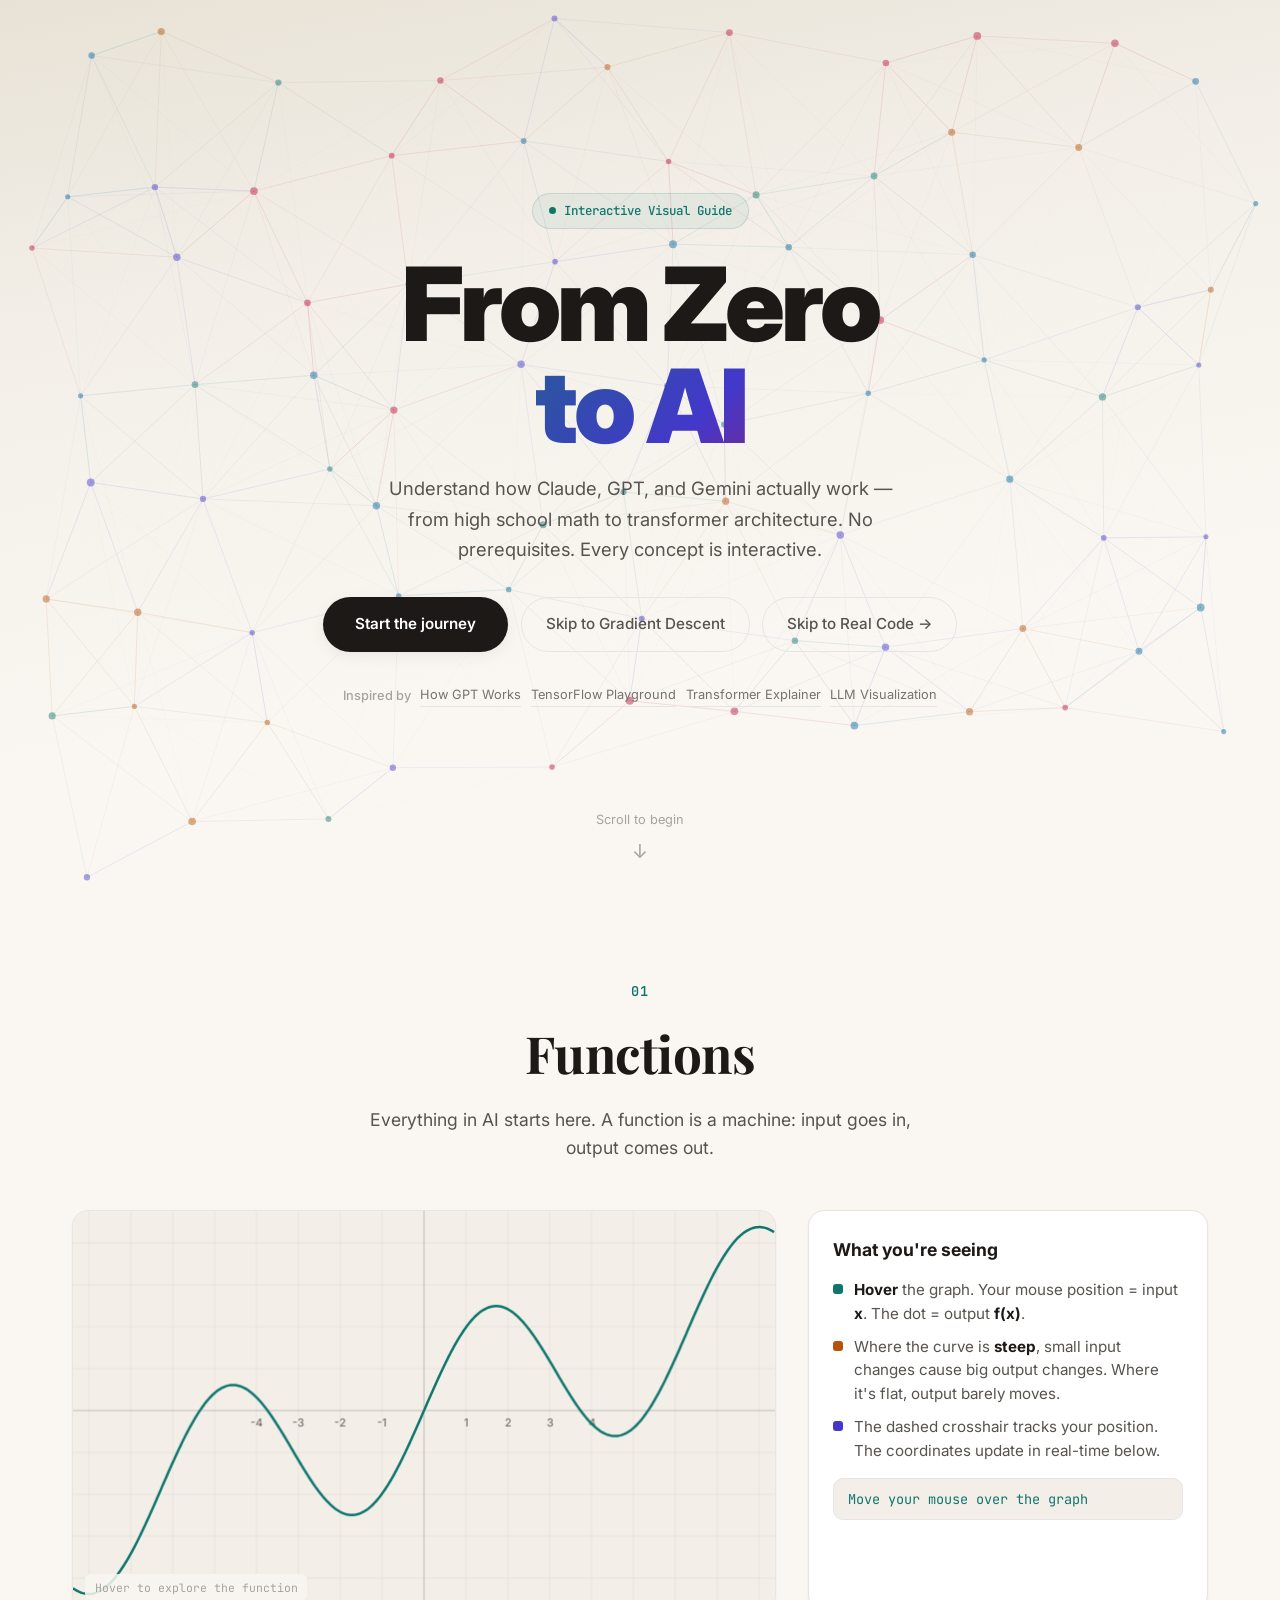
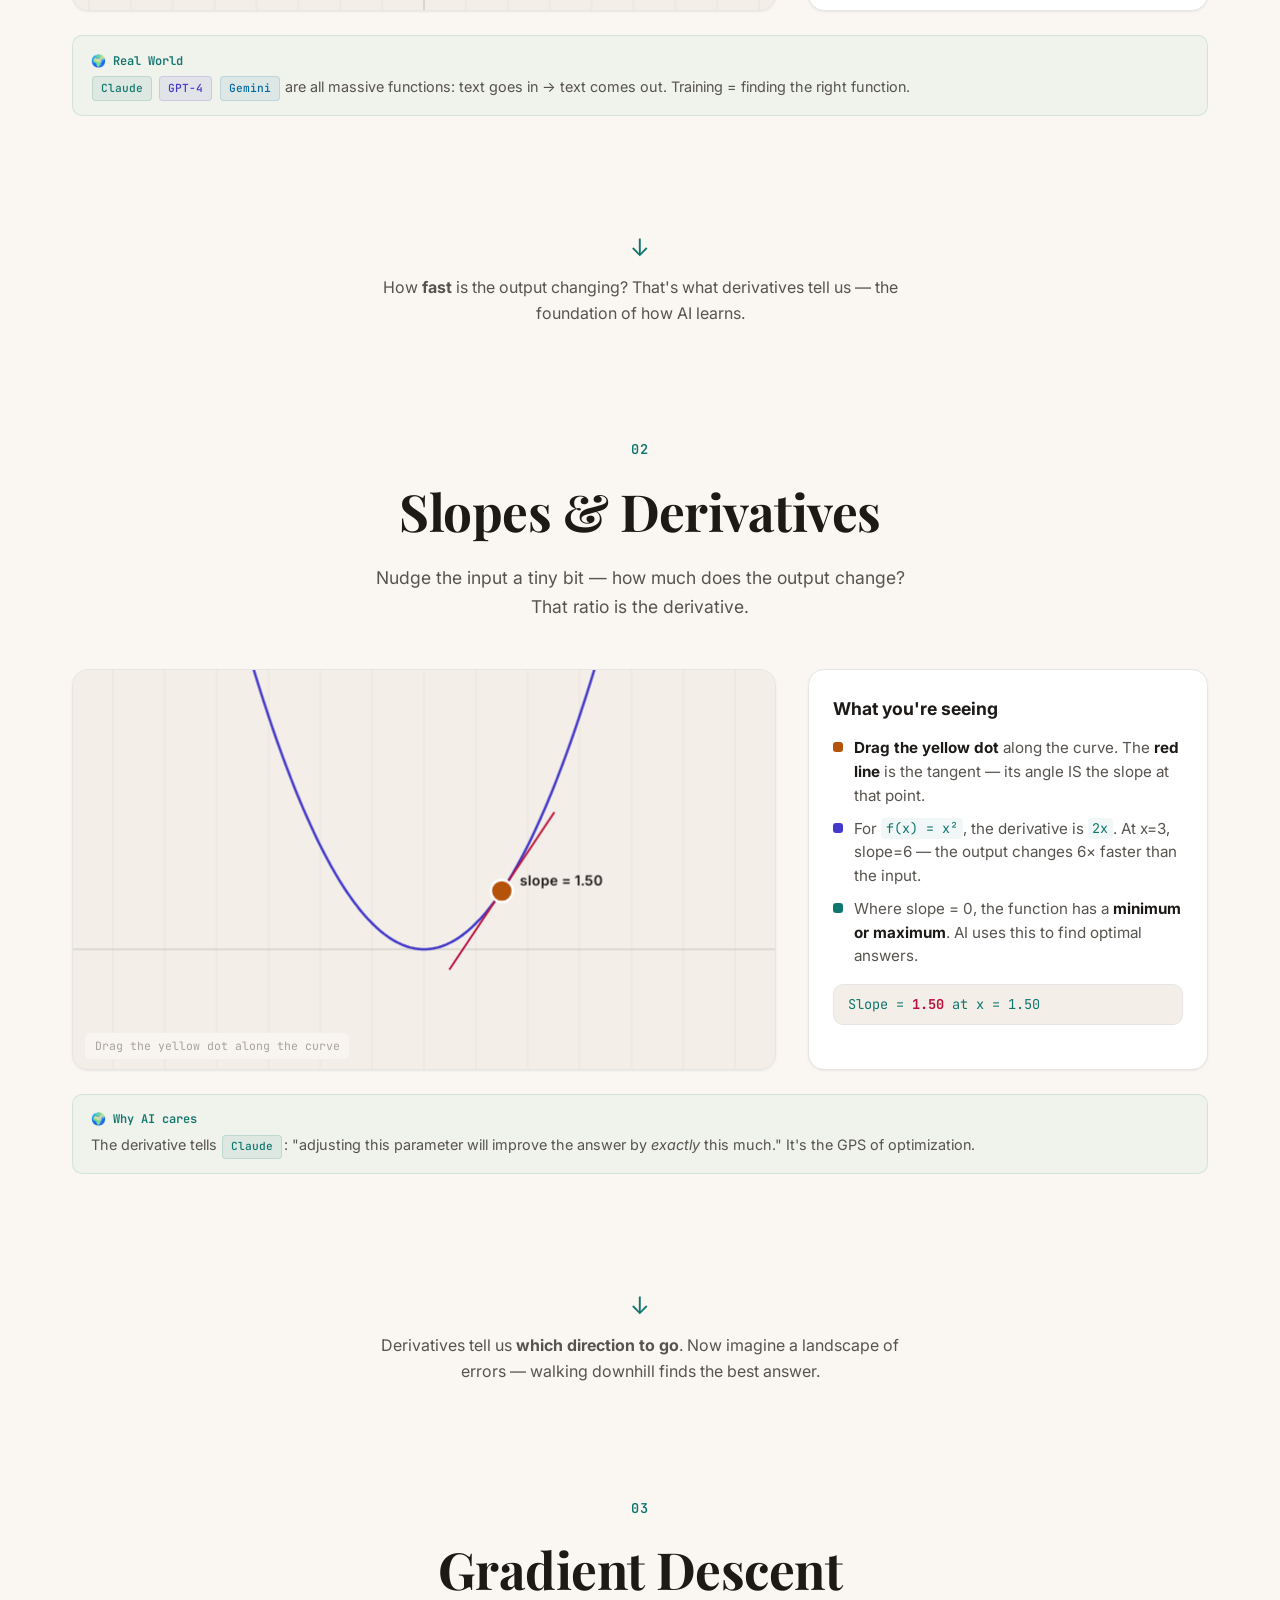
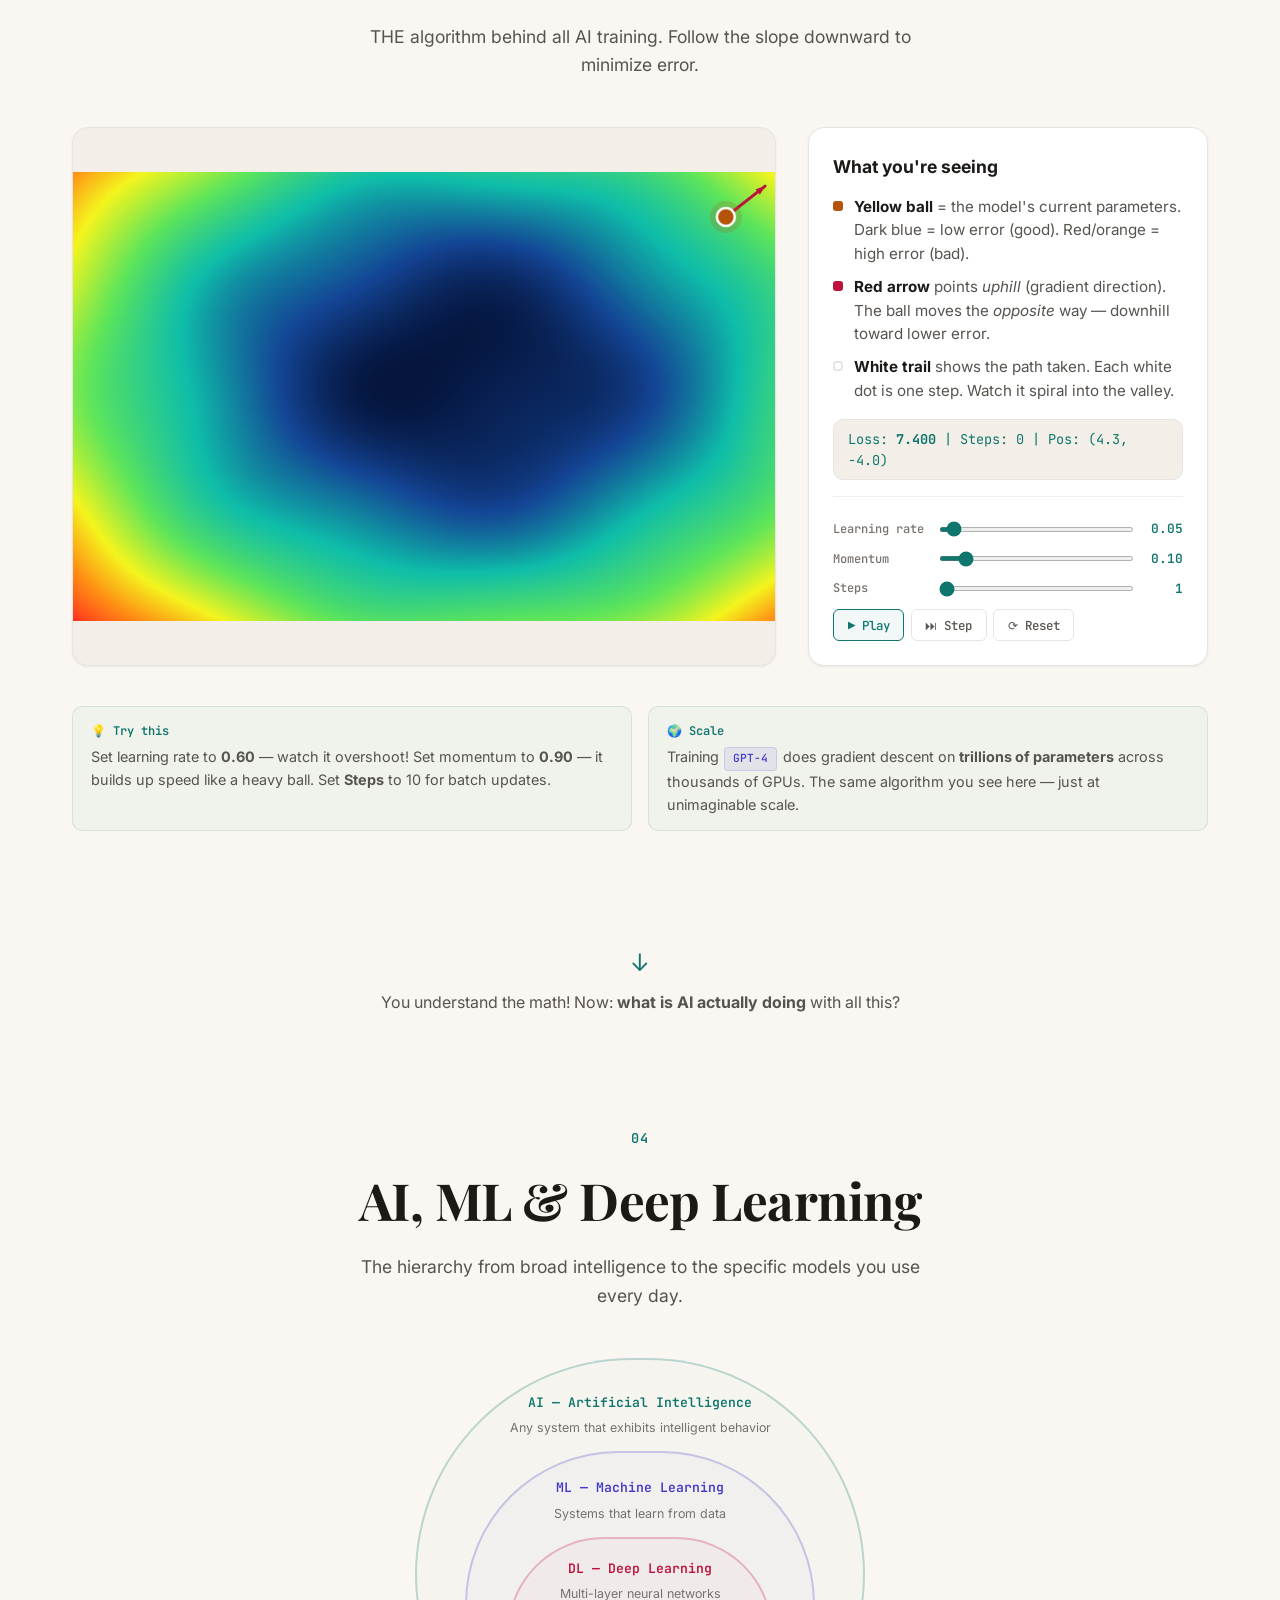
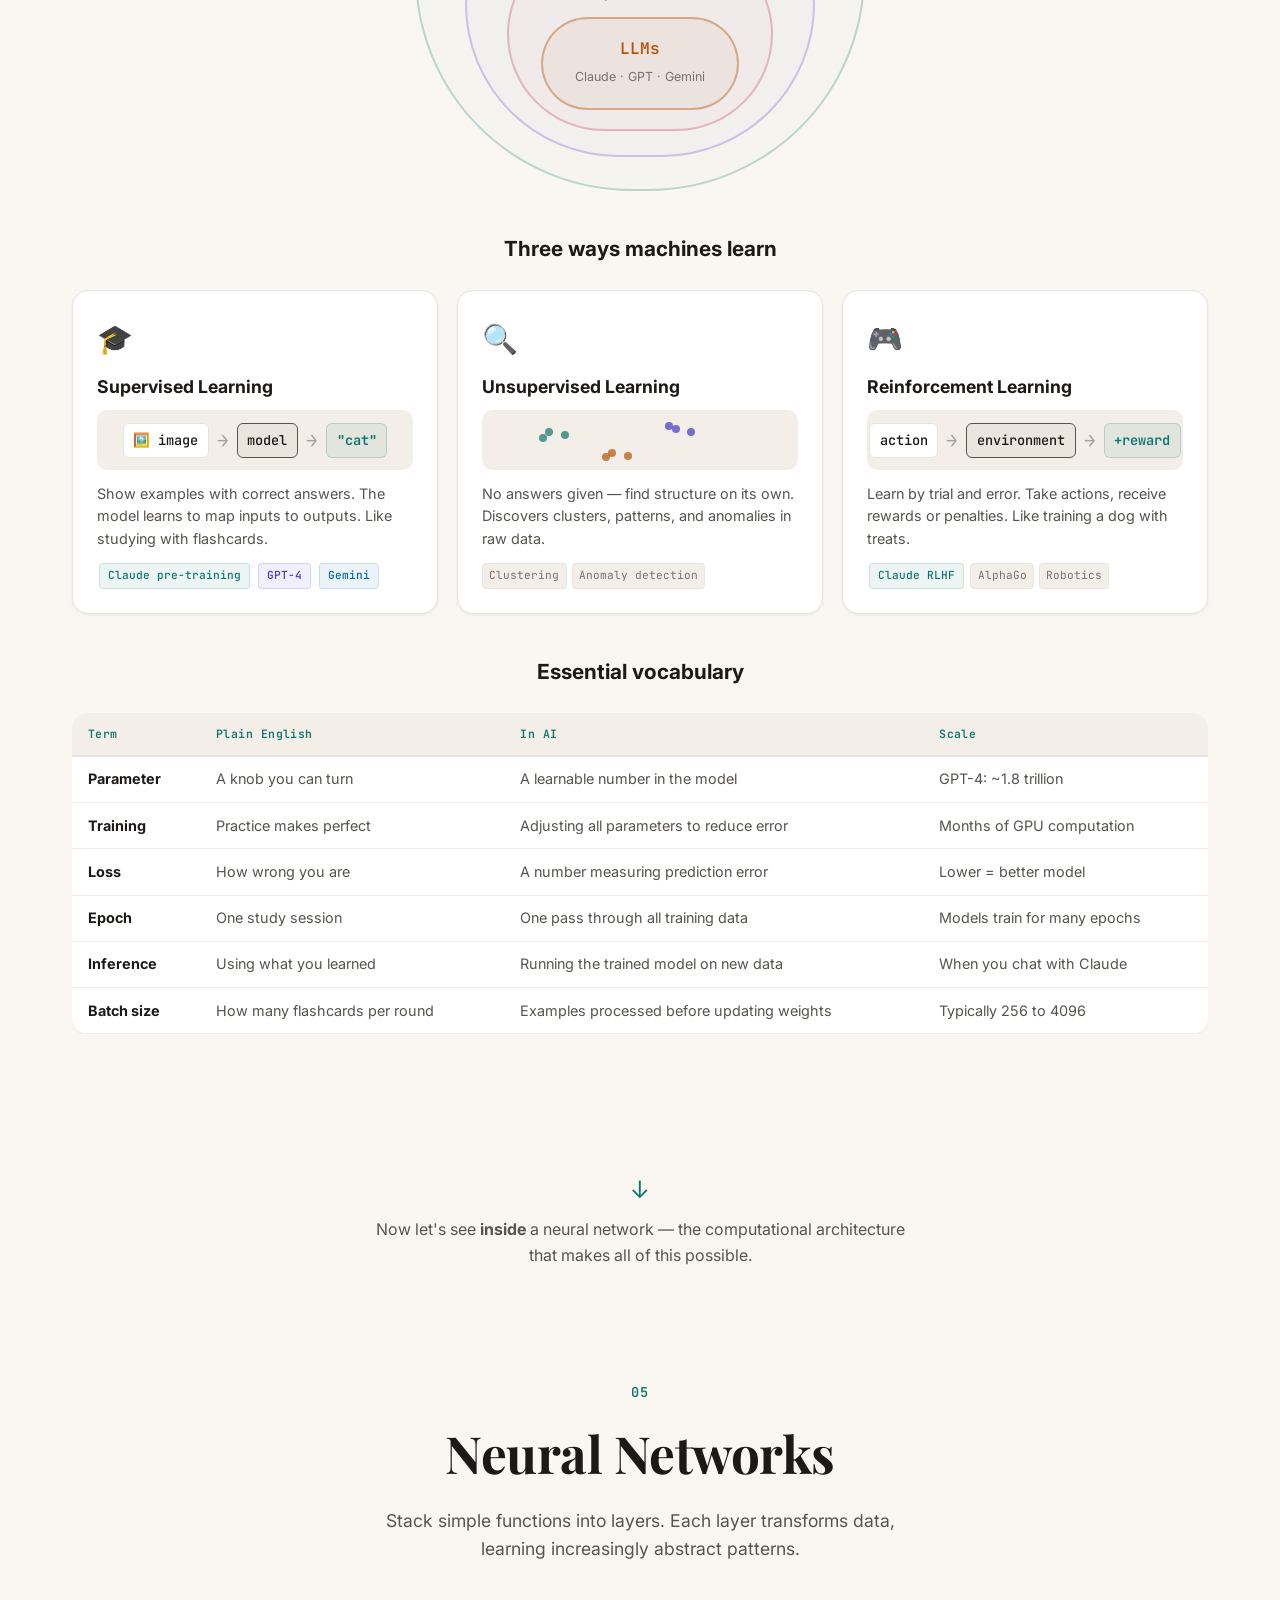
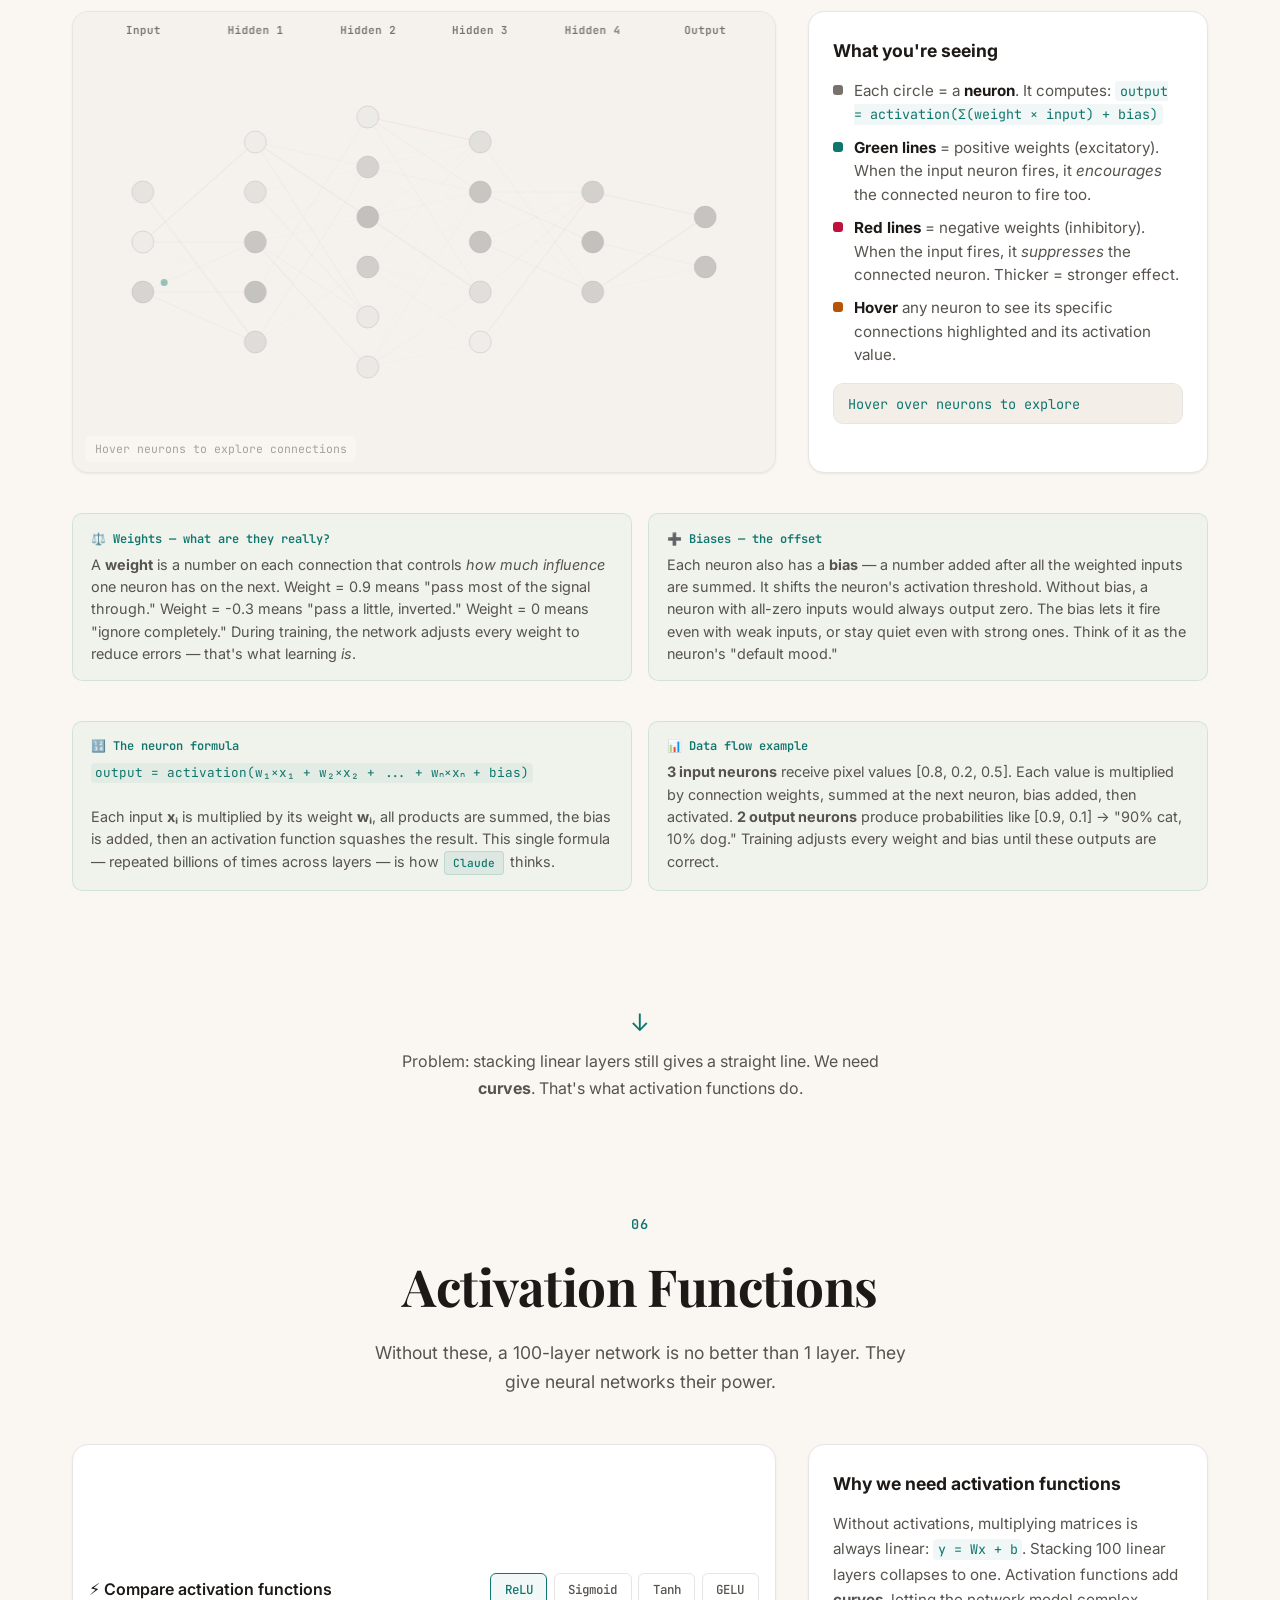
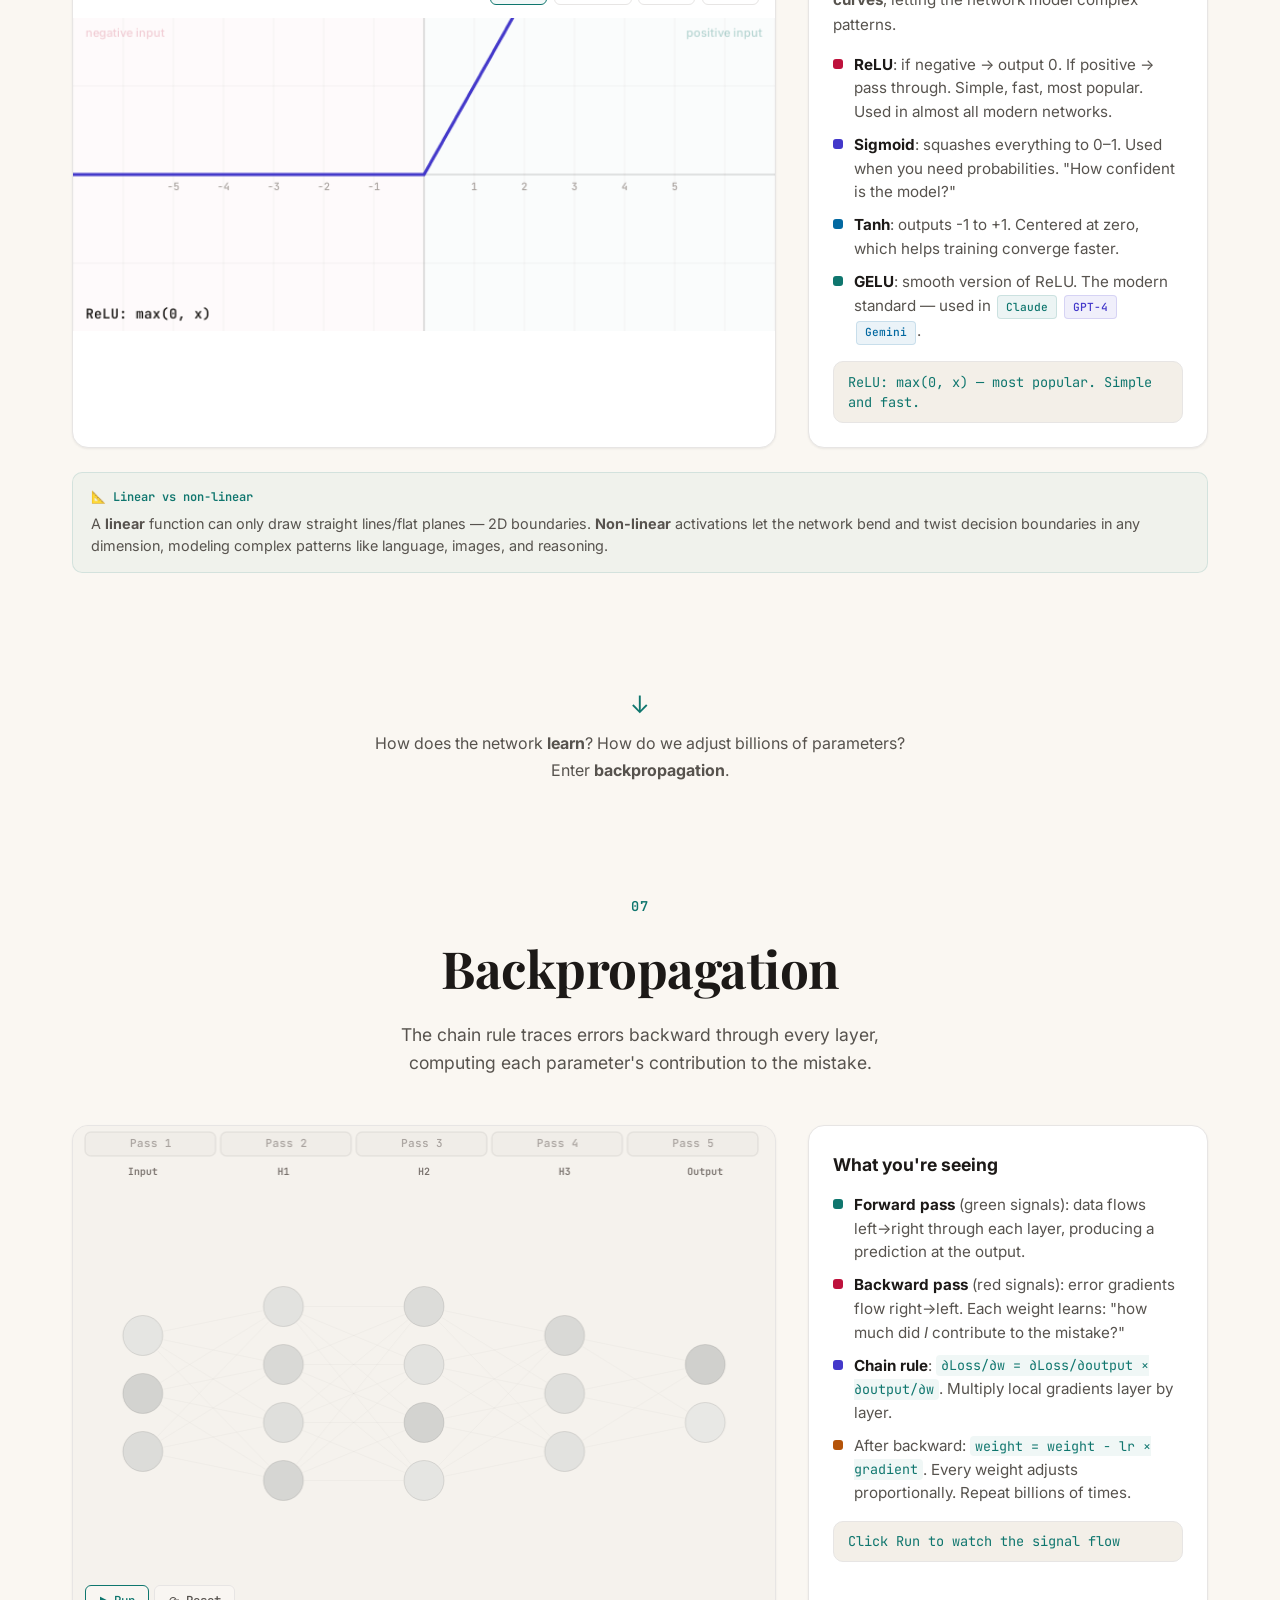
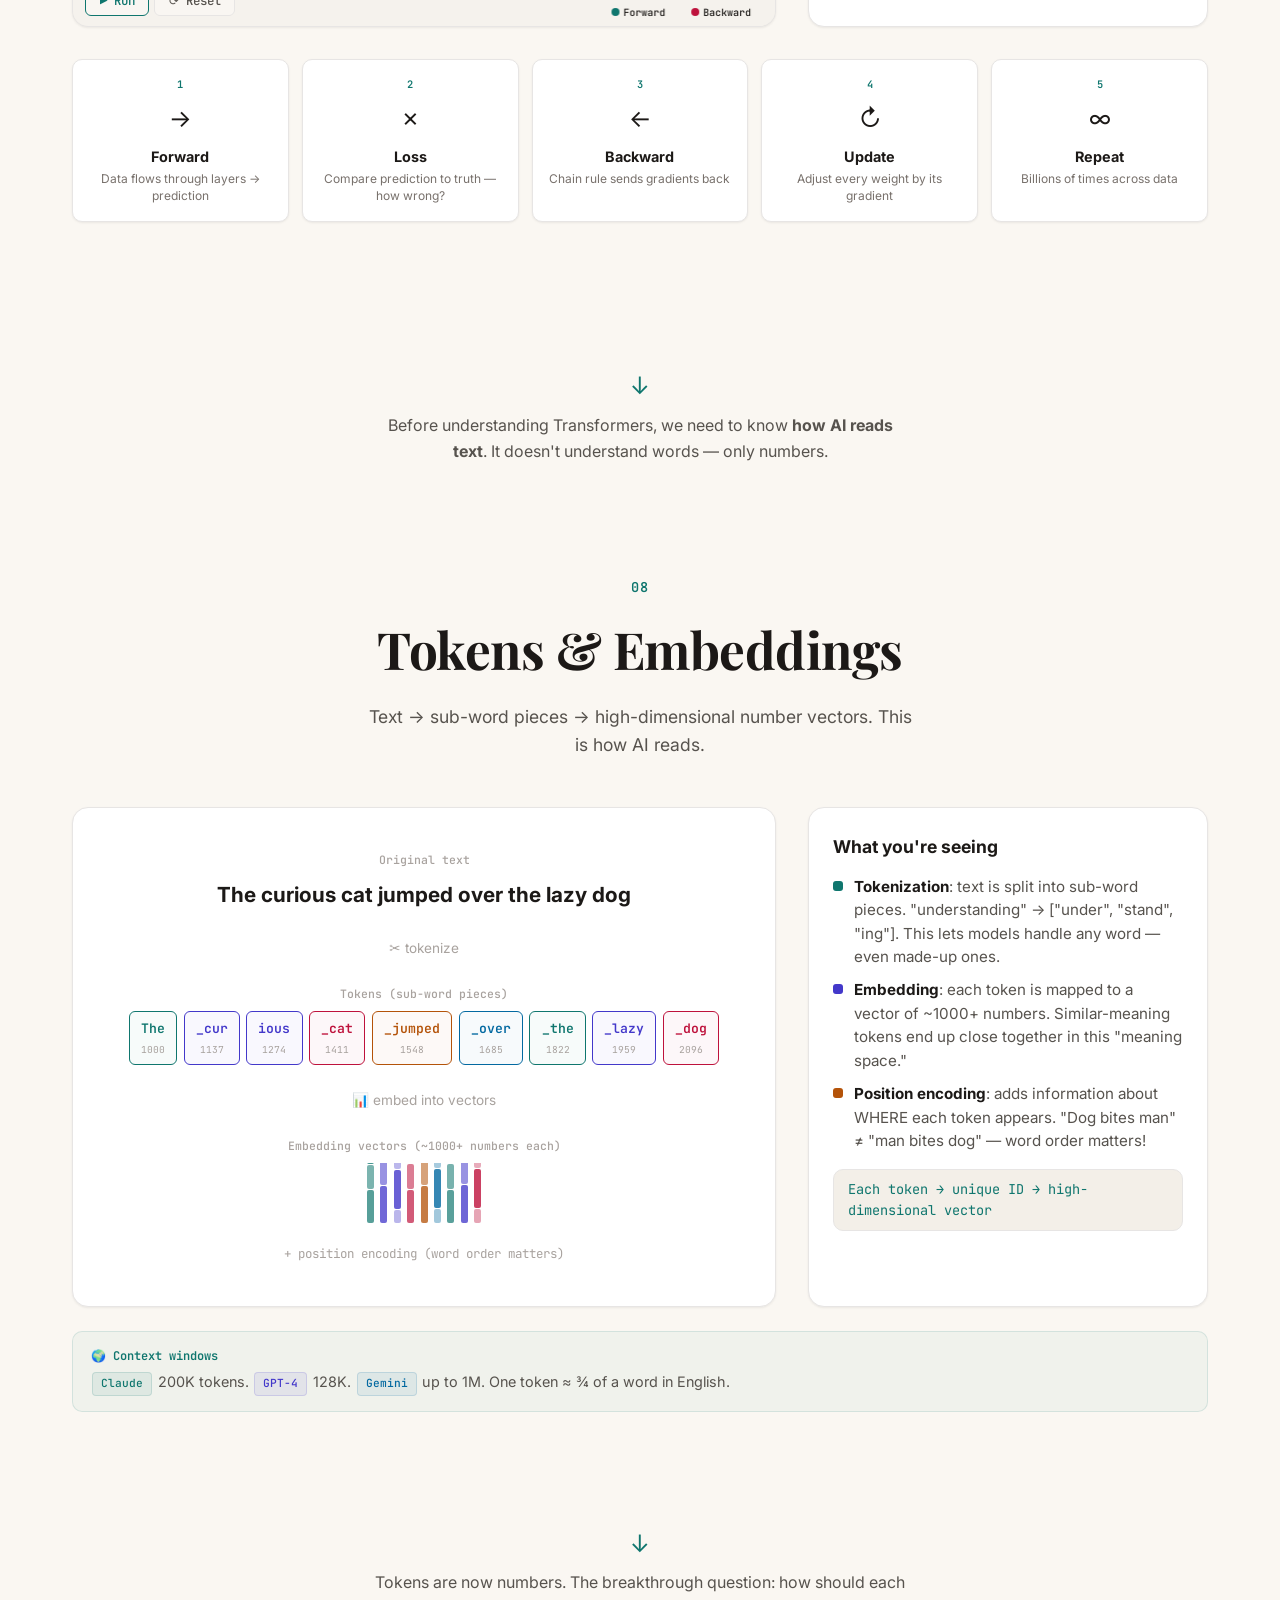
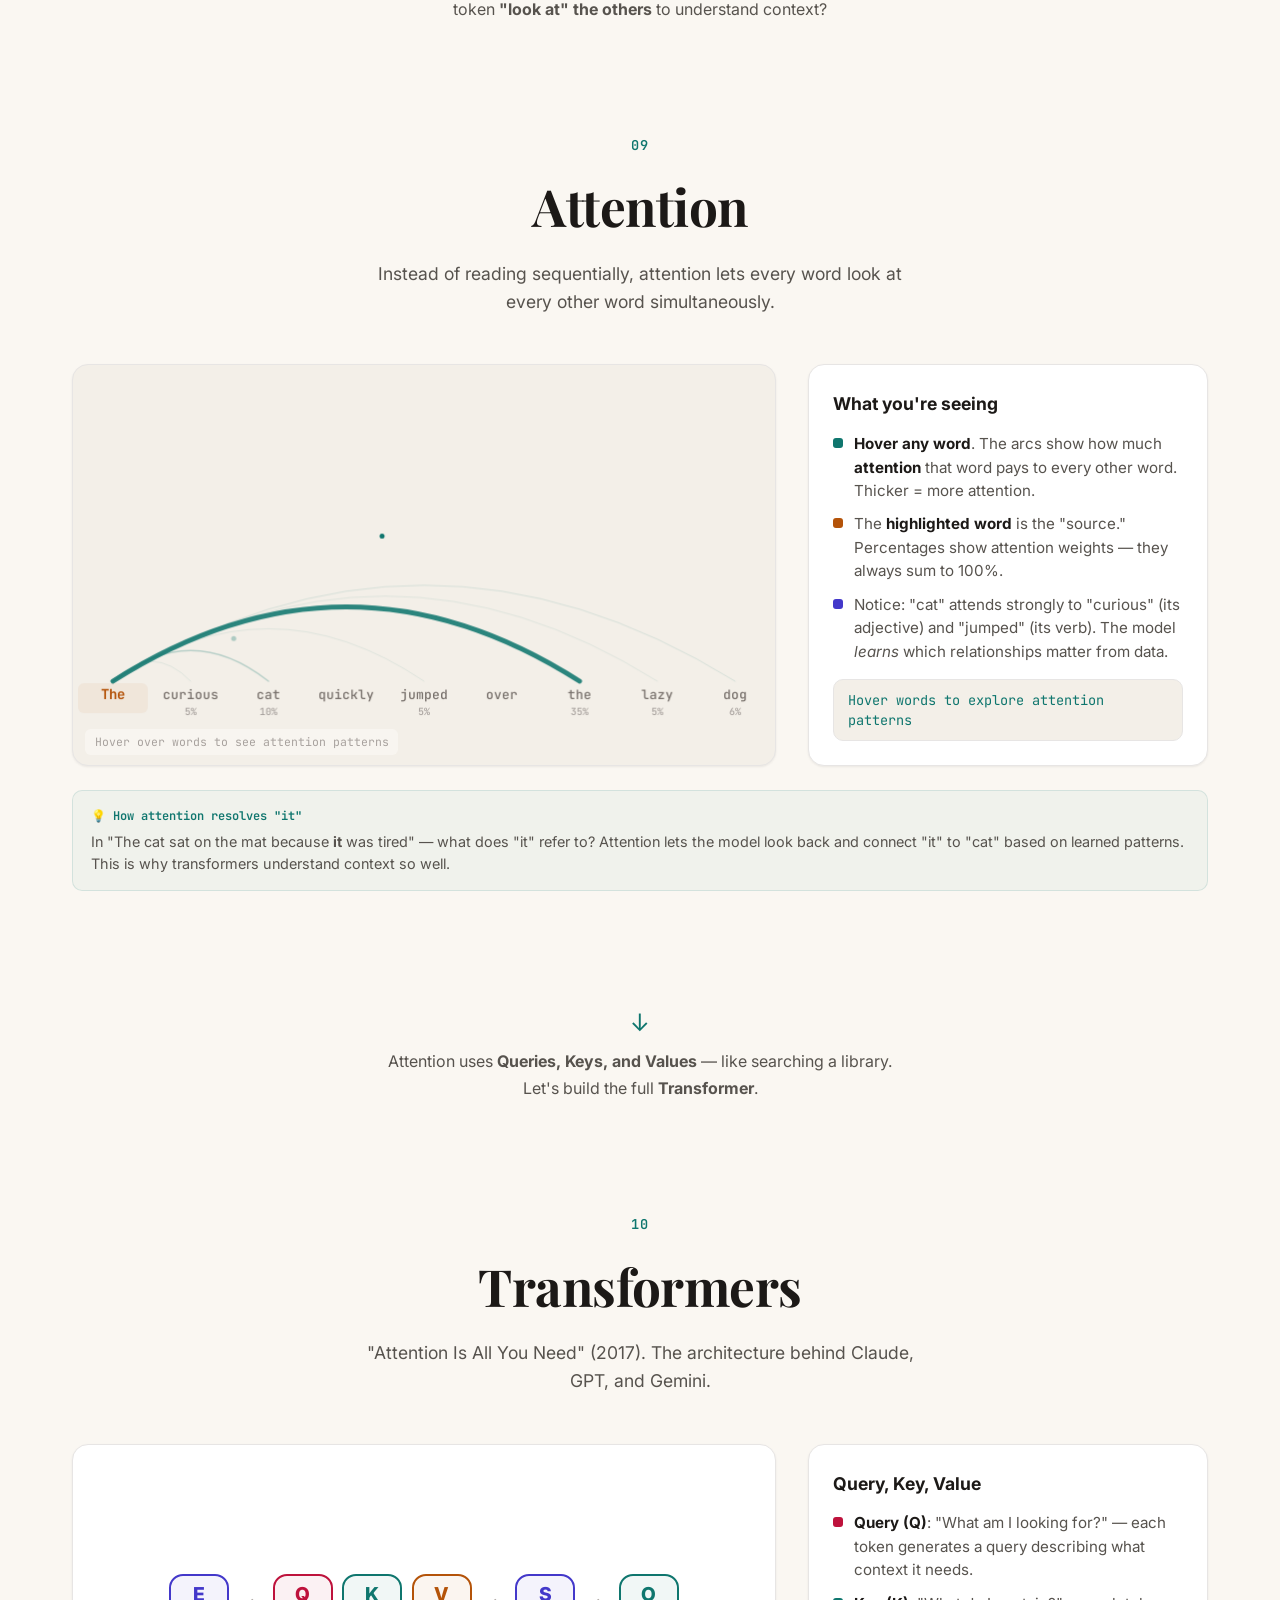
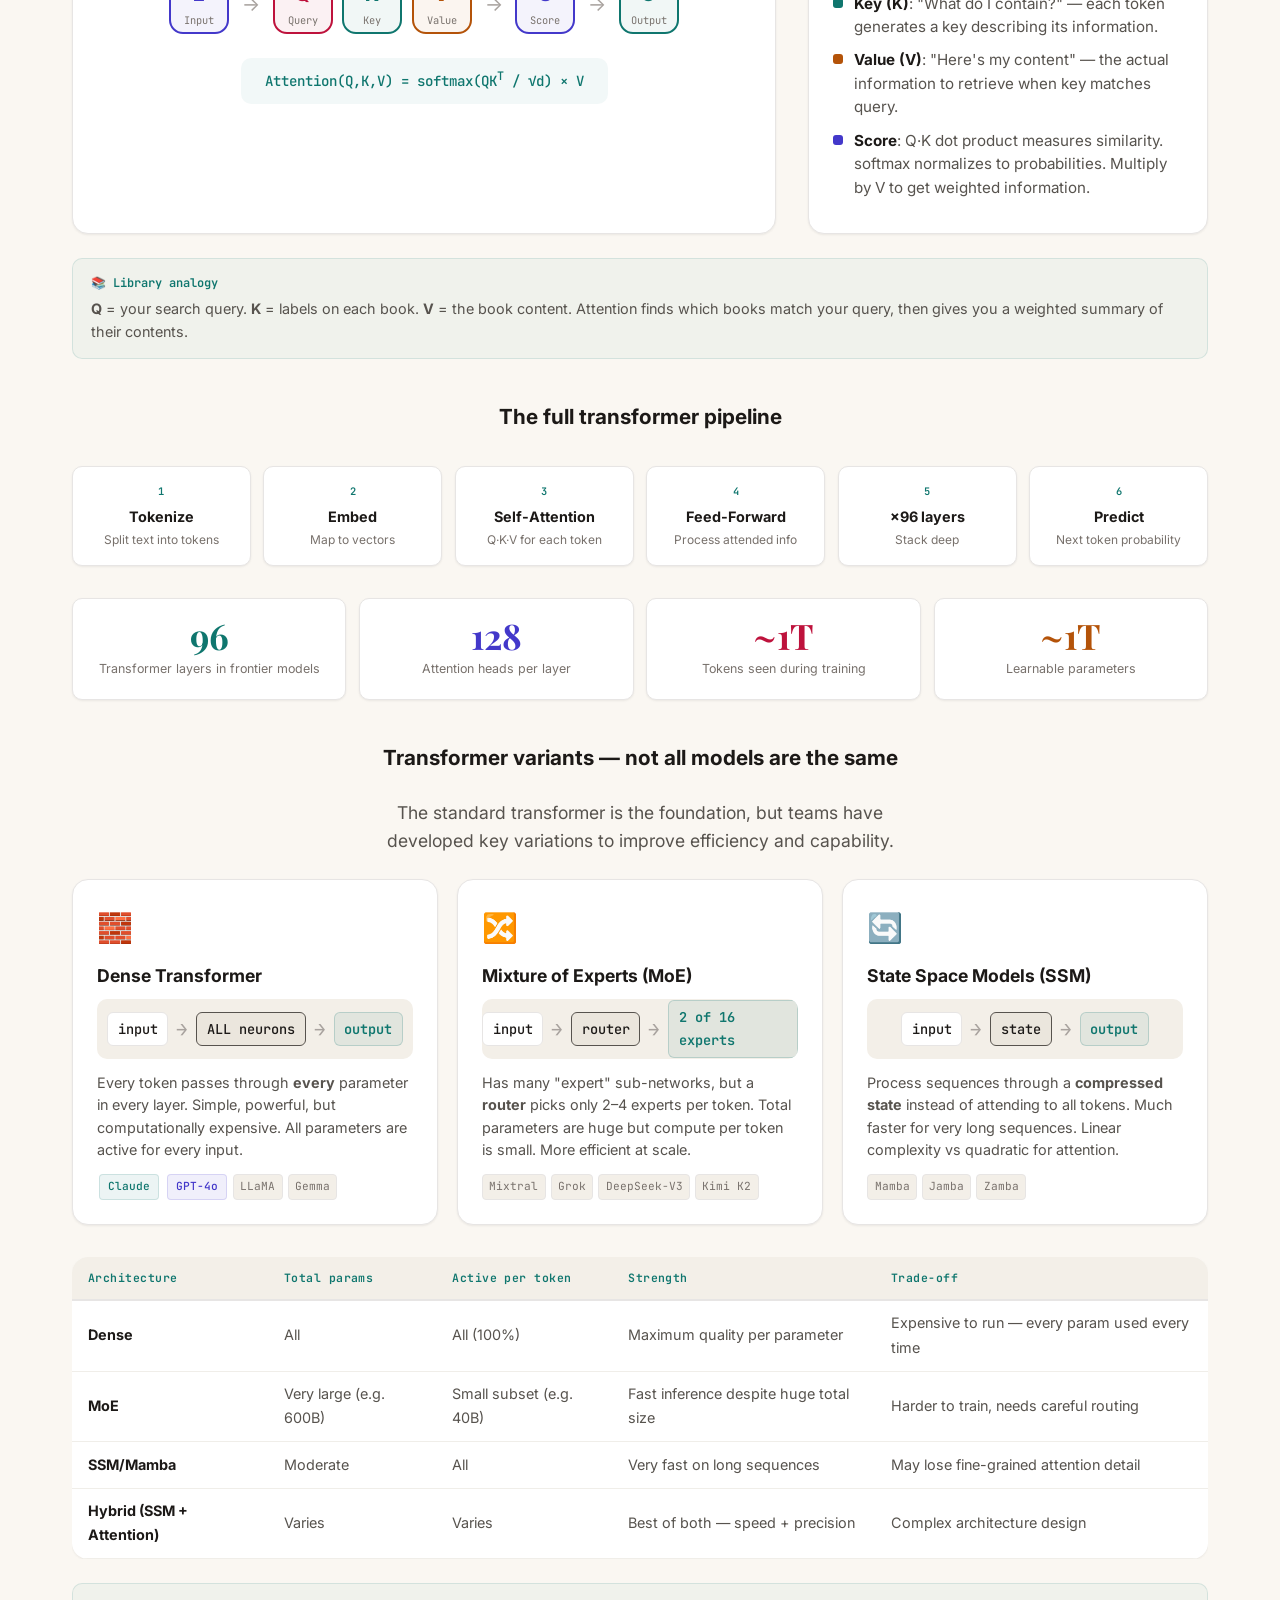
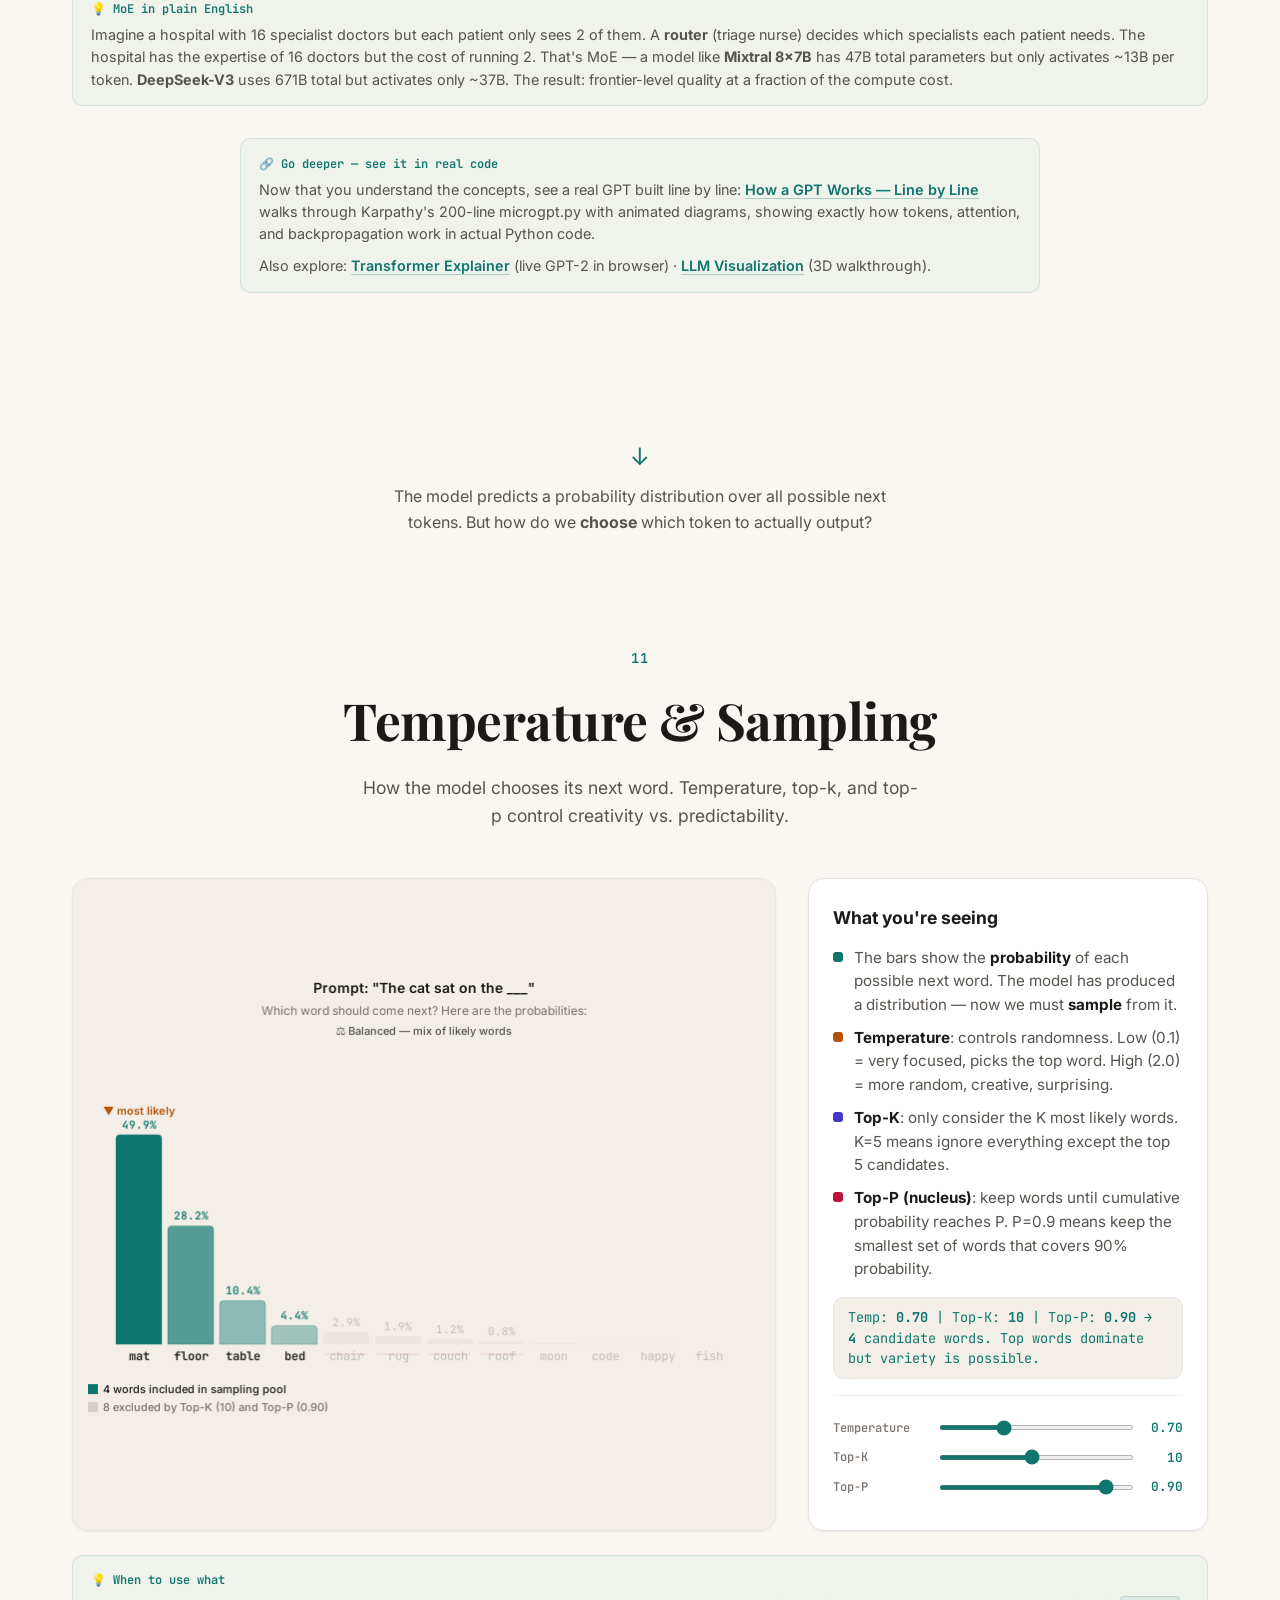
==== commit d34fe9cd: "Update index.html" ====
--- a/index.html
+++ b/index.html
@@ -30,6 +30,7 @@
       <a href="#ch10" class="nav-ch" data-ch="10"><span class="nav-num">10</span> Transformers</a>
       <a href="#ch11" class="nav-ch" data-ch="11"><span class="nav-num">11</span> Temperature</a>
       <a href="#ch12" class="nav-ch" data-ch="12"><span class="nav-num">12</span> Claude</a>
+      <a href="neurons-and-finetuning.html"class="nav-ch" data-ch="12"><span class="nav-num">12</span> Deep Dive: Neurons, Weights & Fine-Tuning</a>
     </div>
   </div>
 </nav>
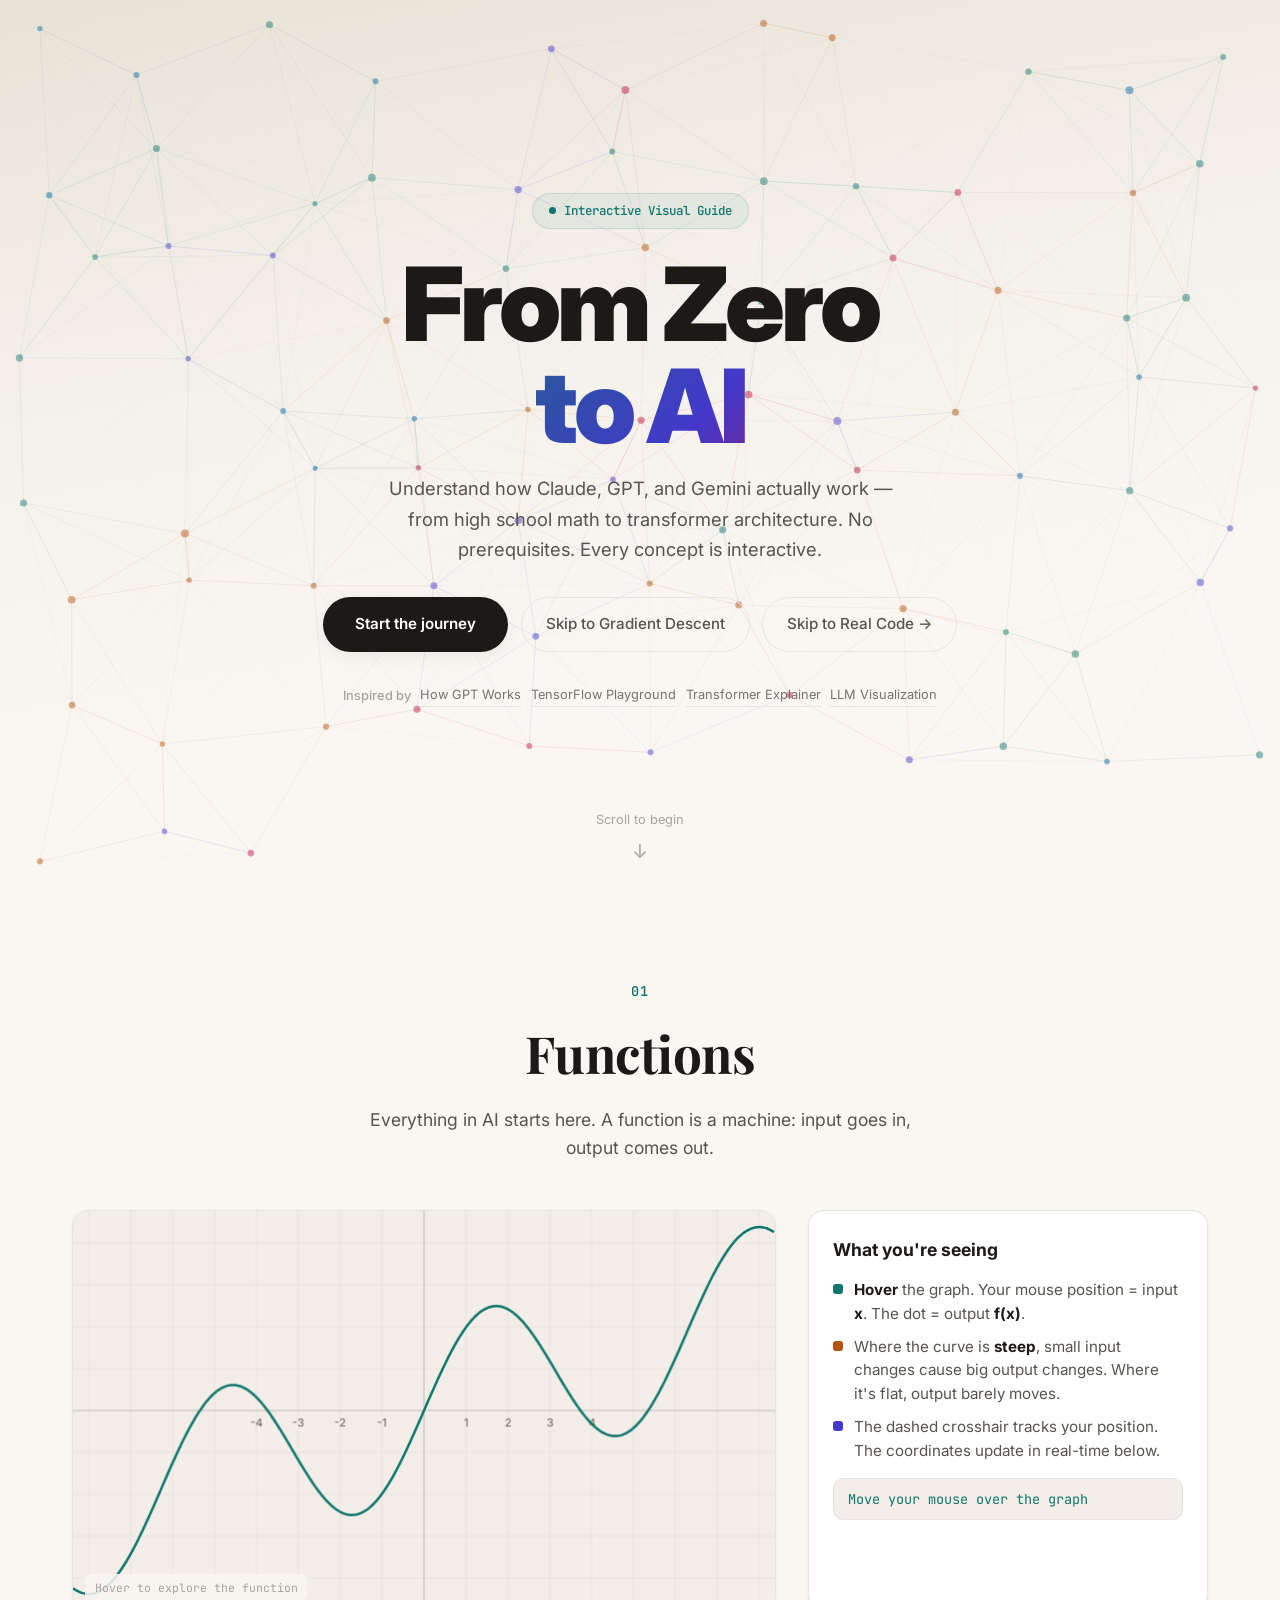
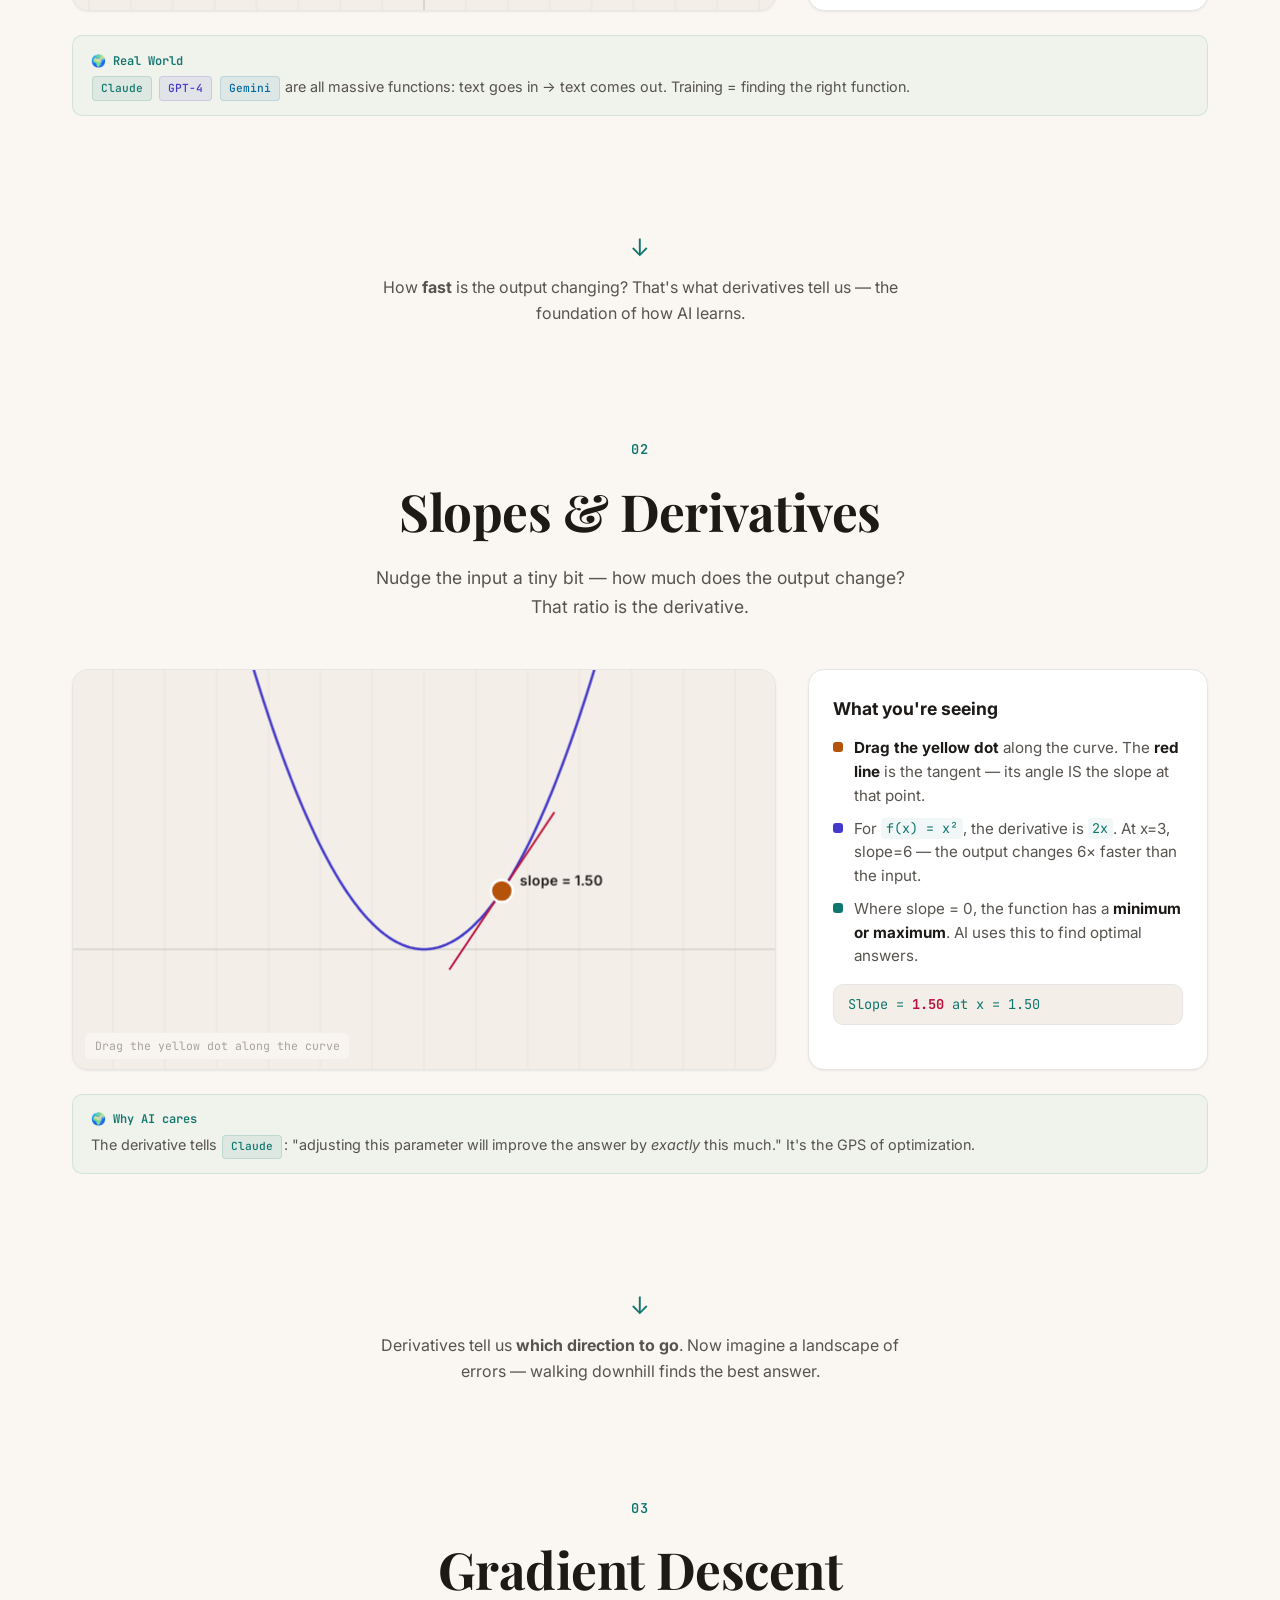
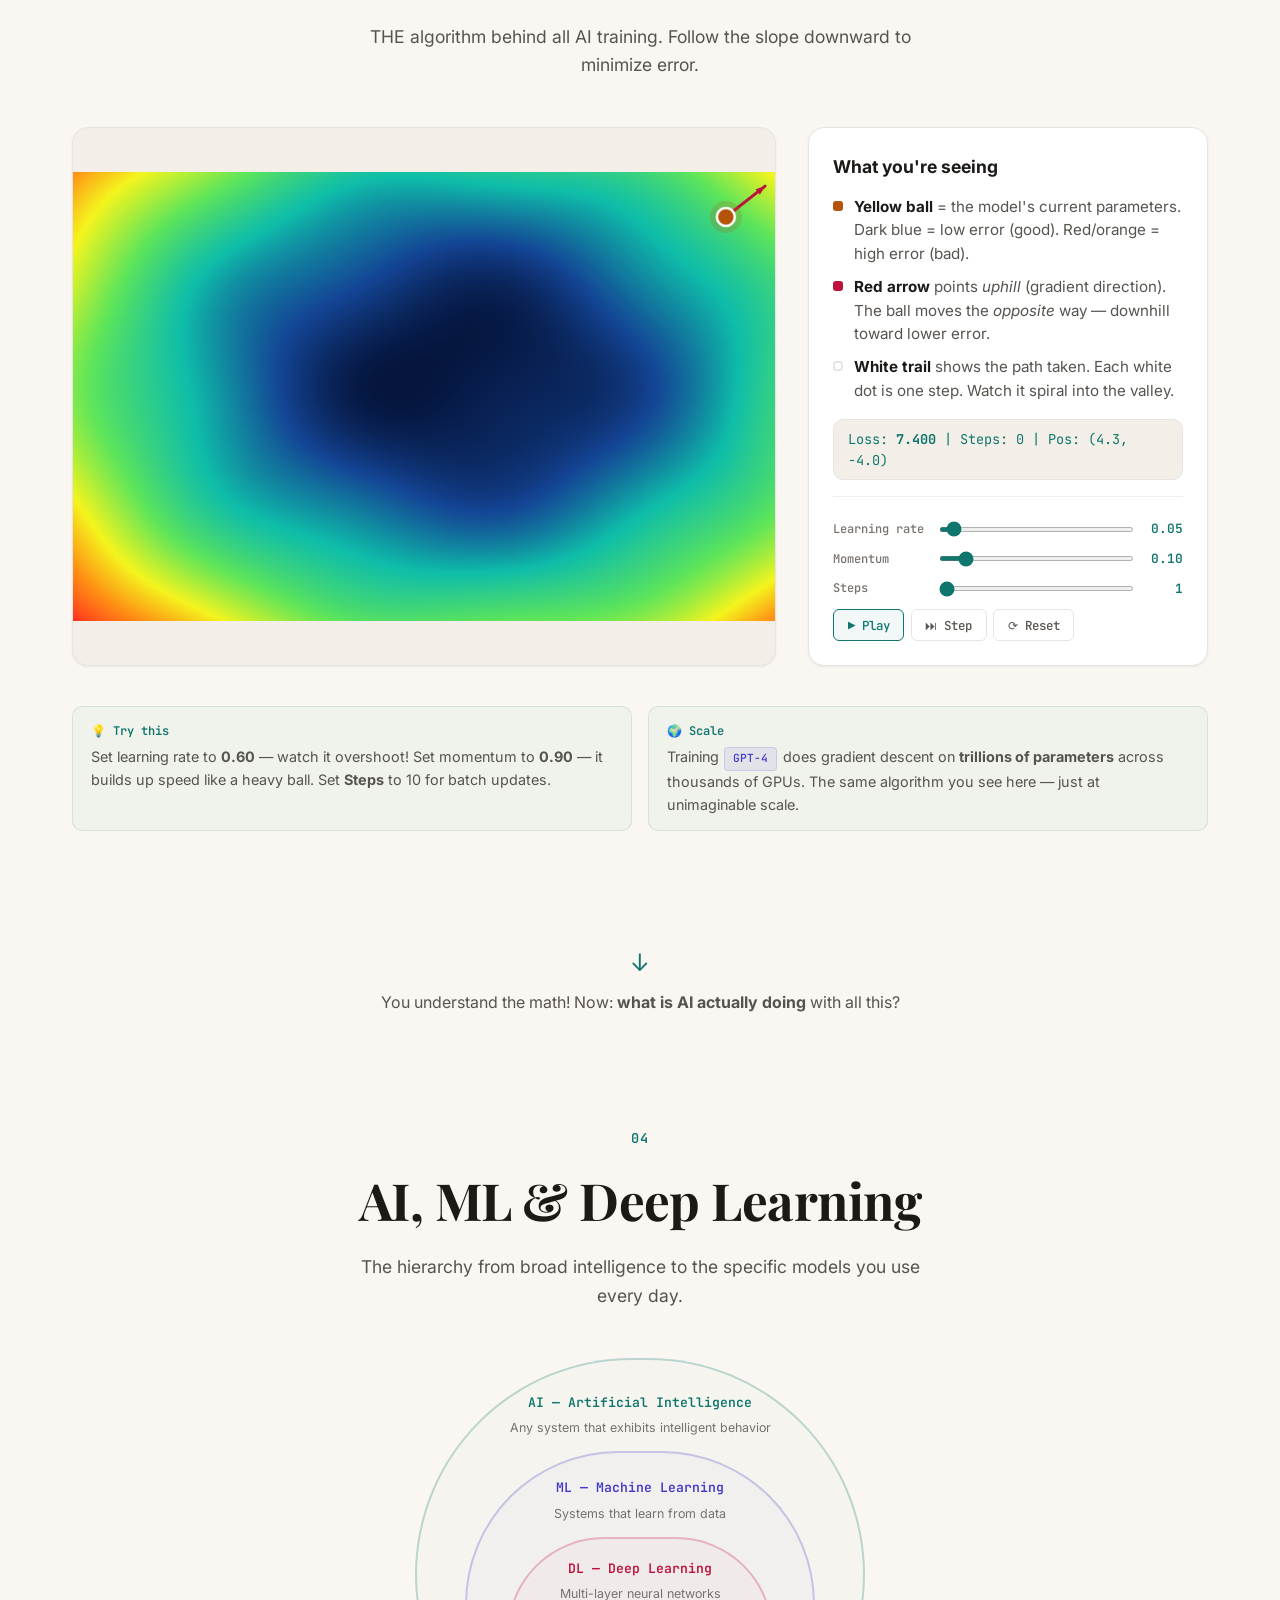
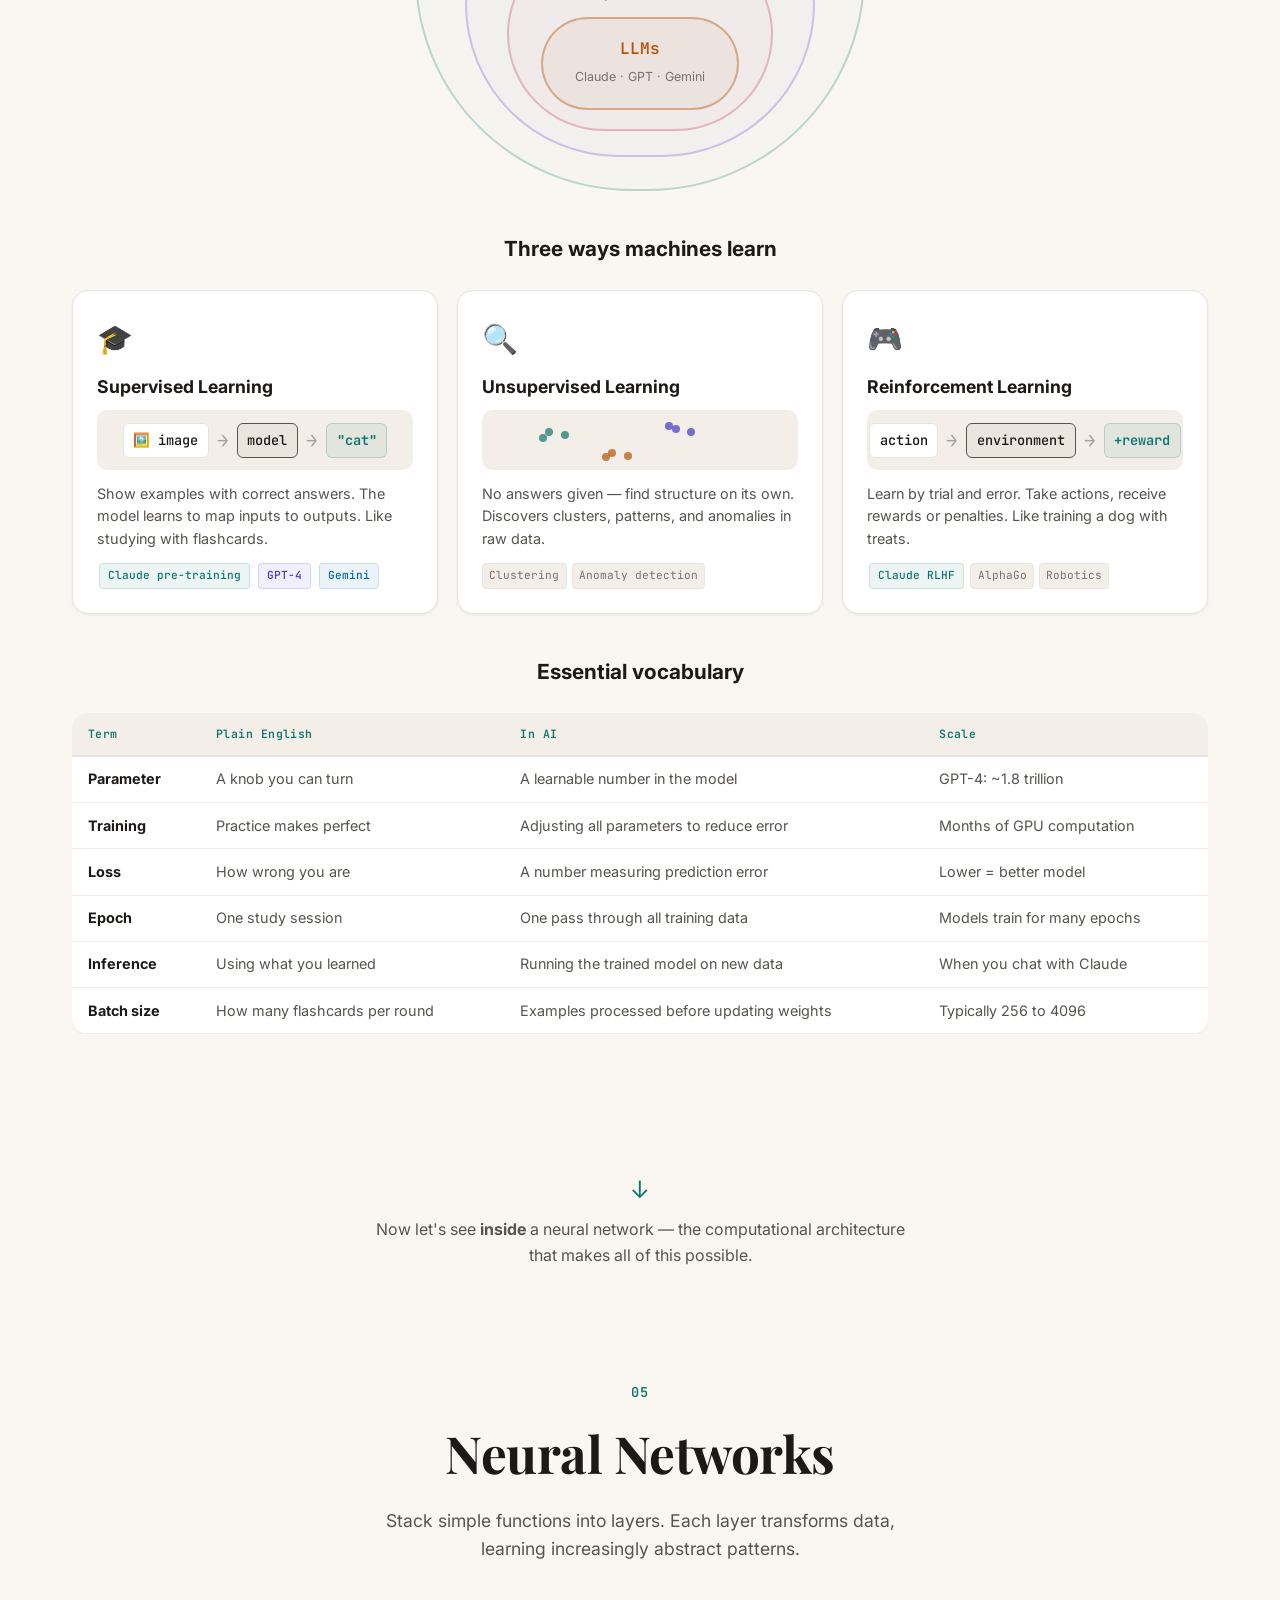
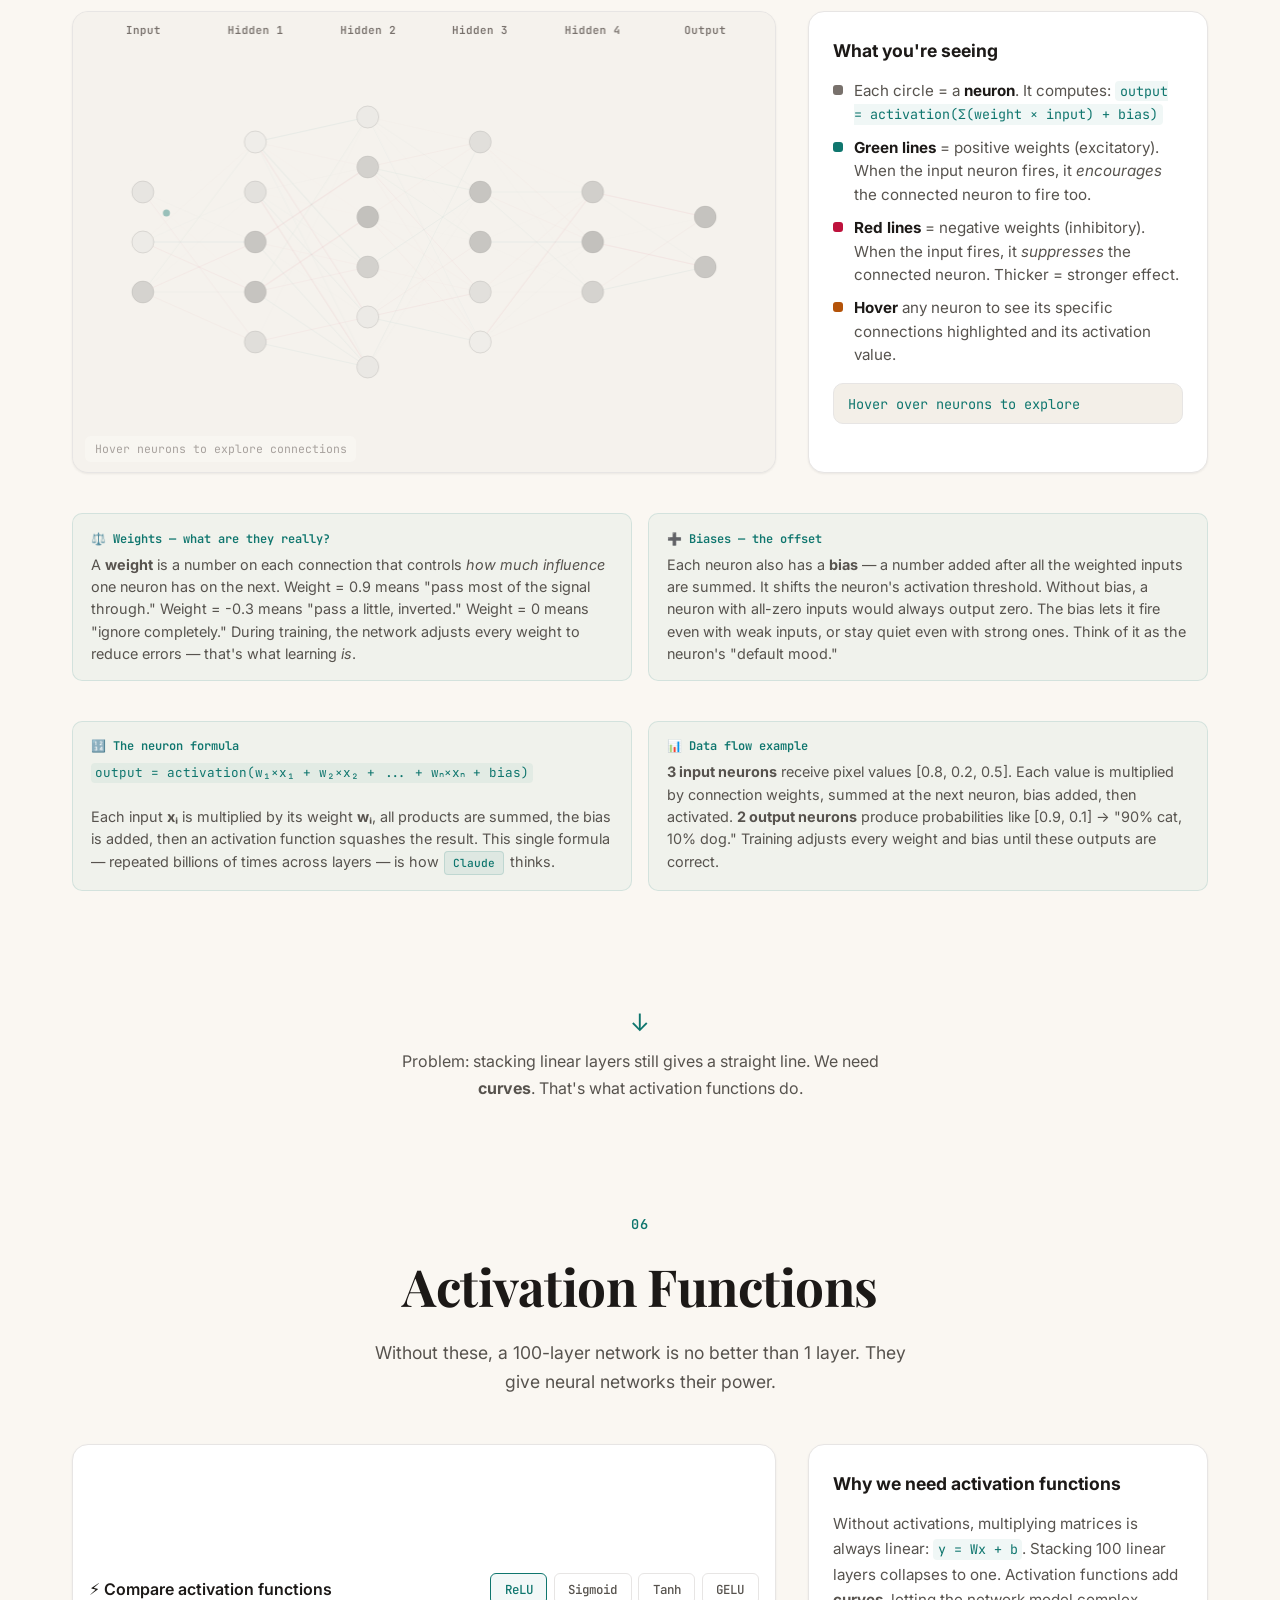
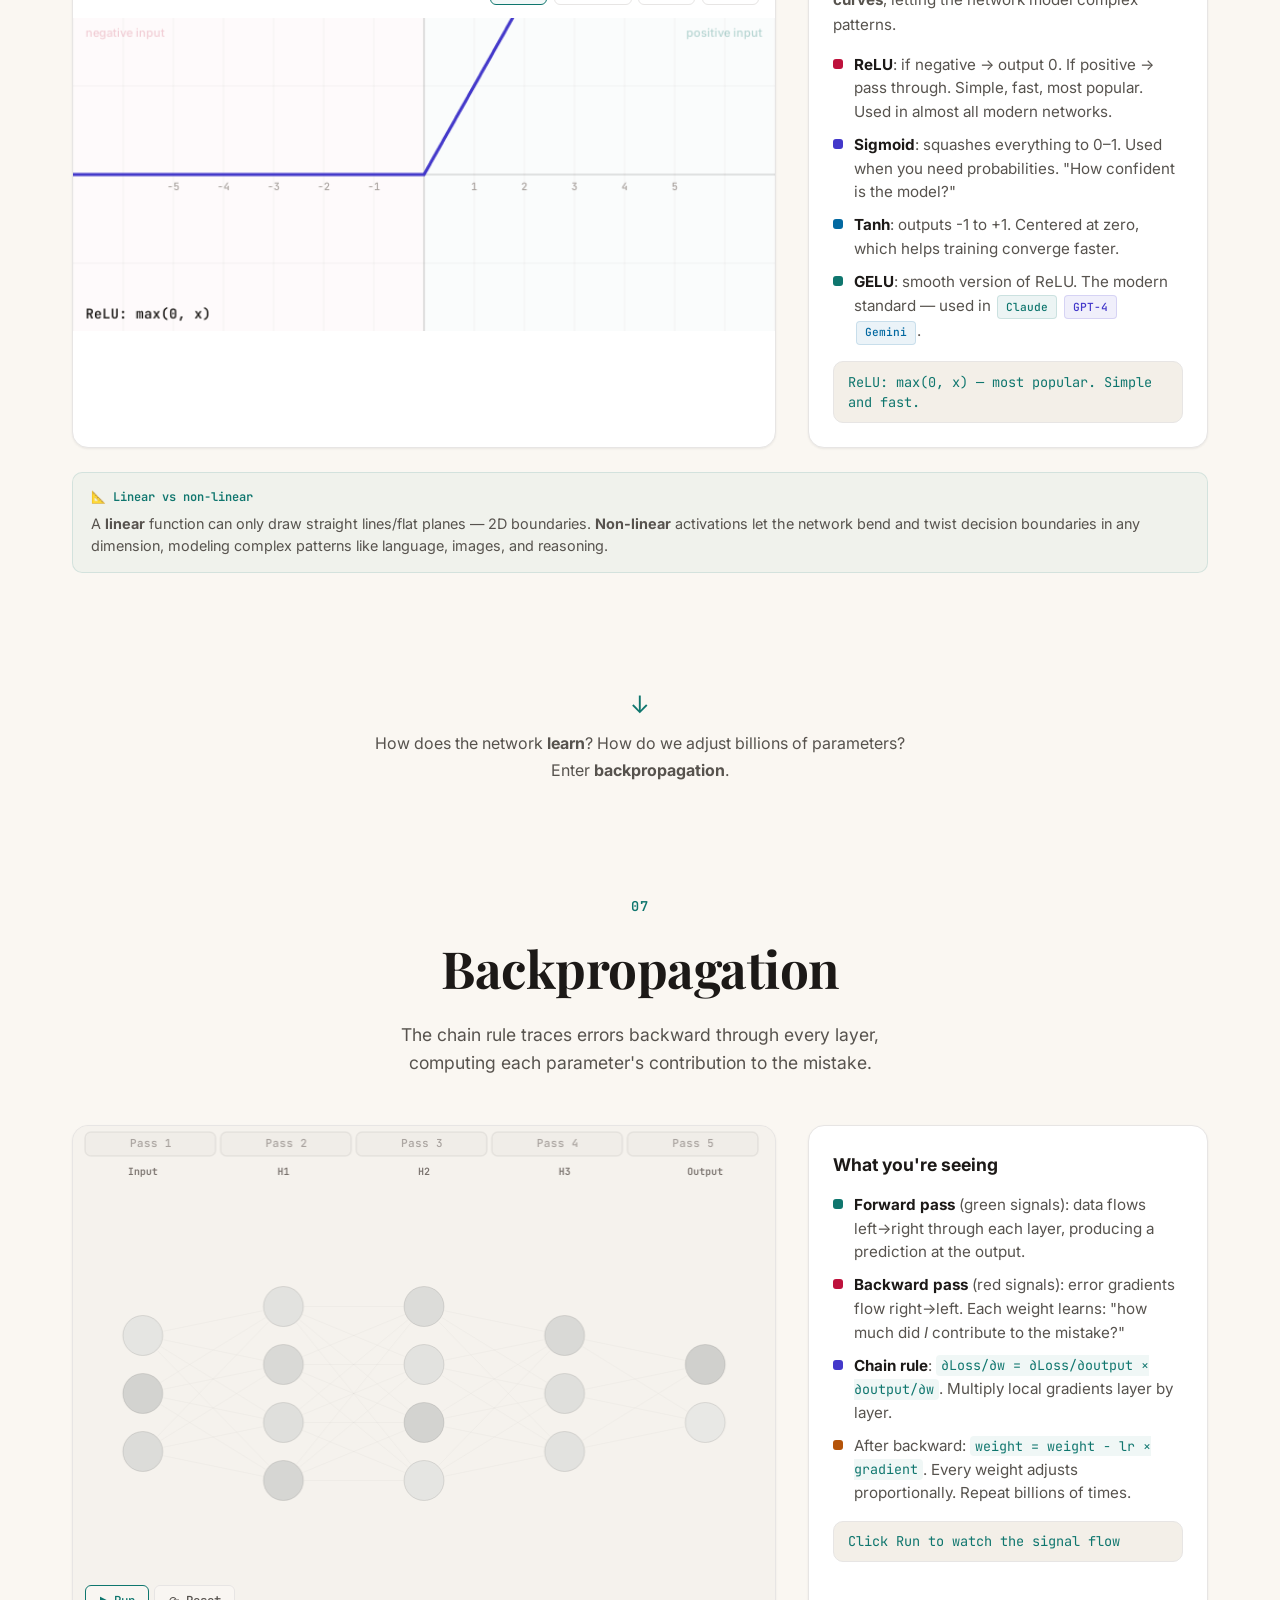
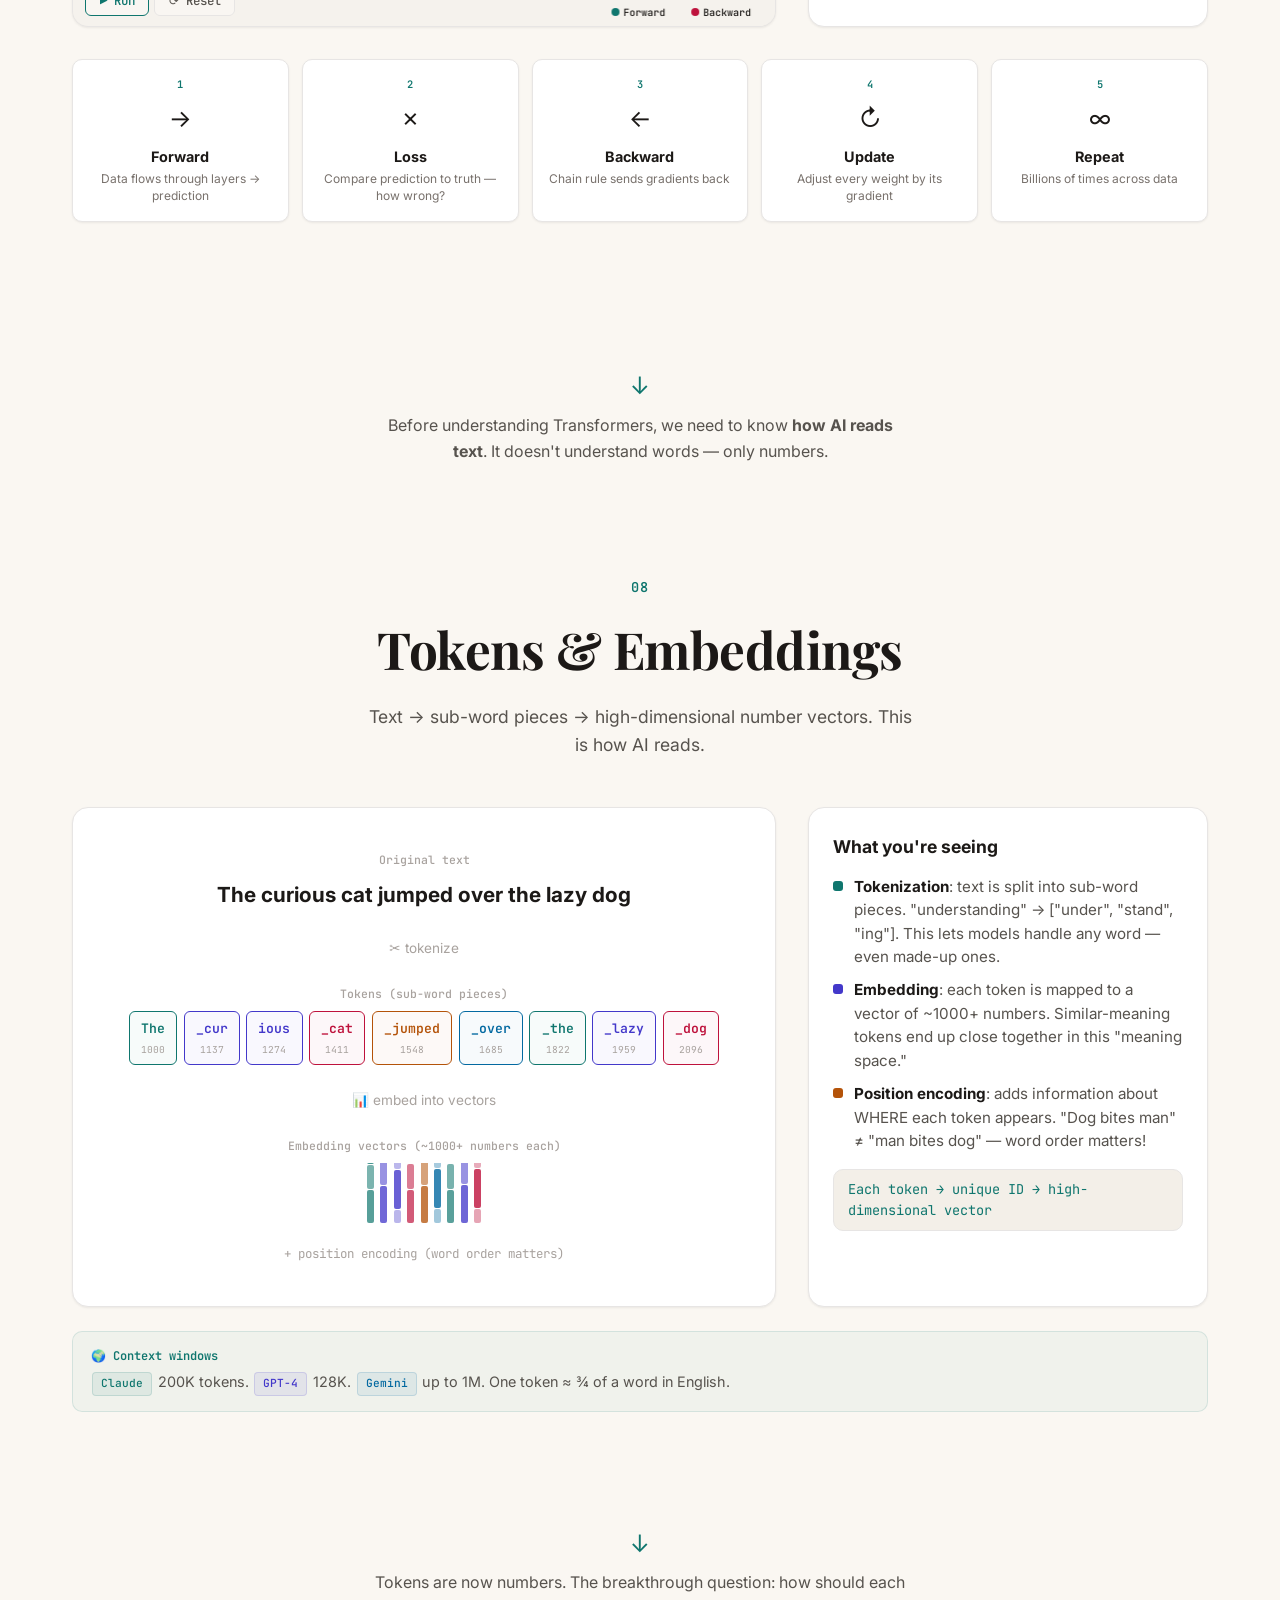
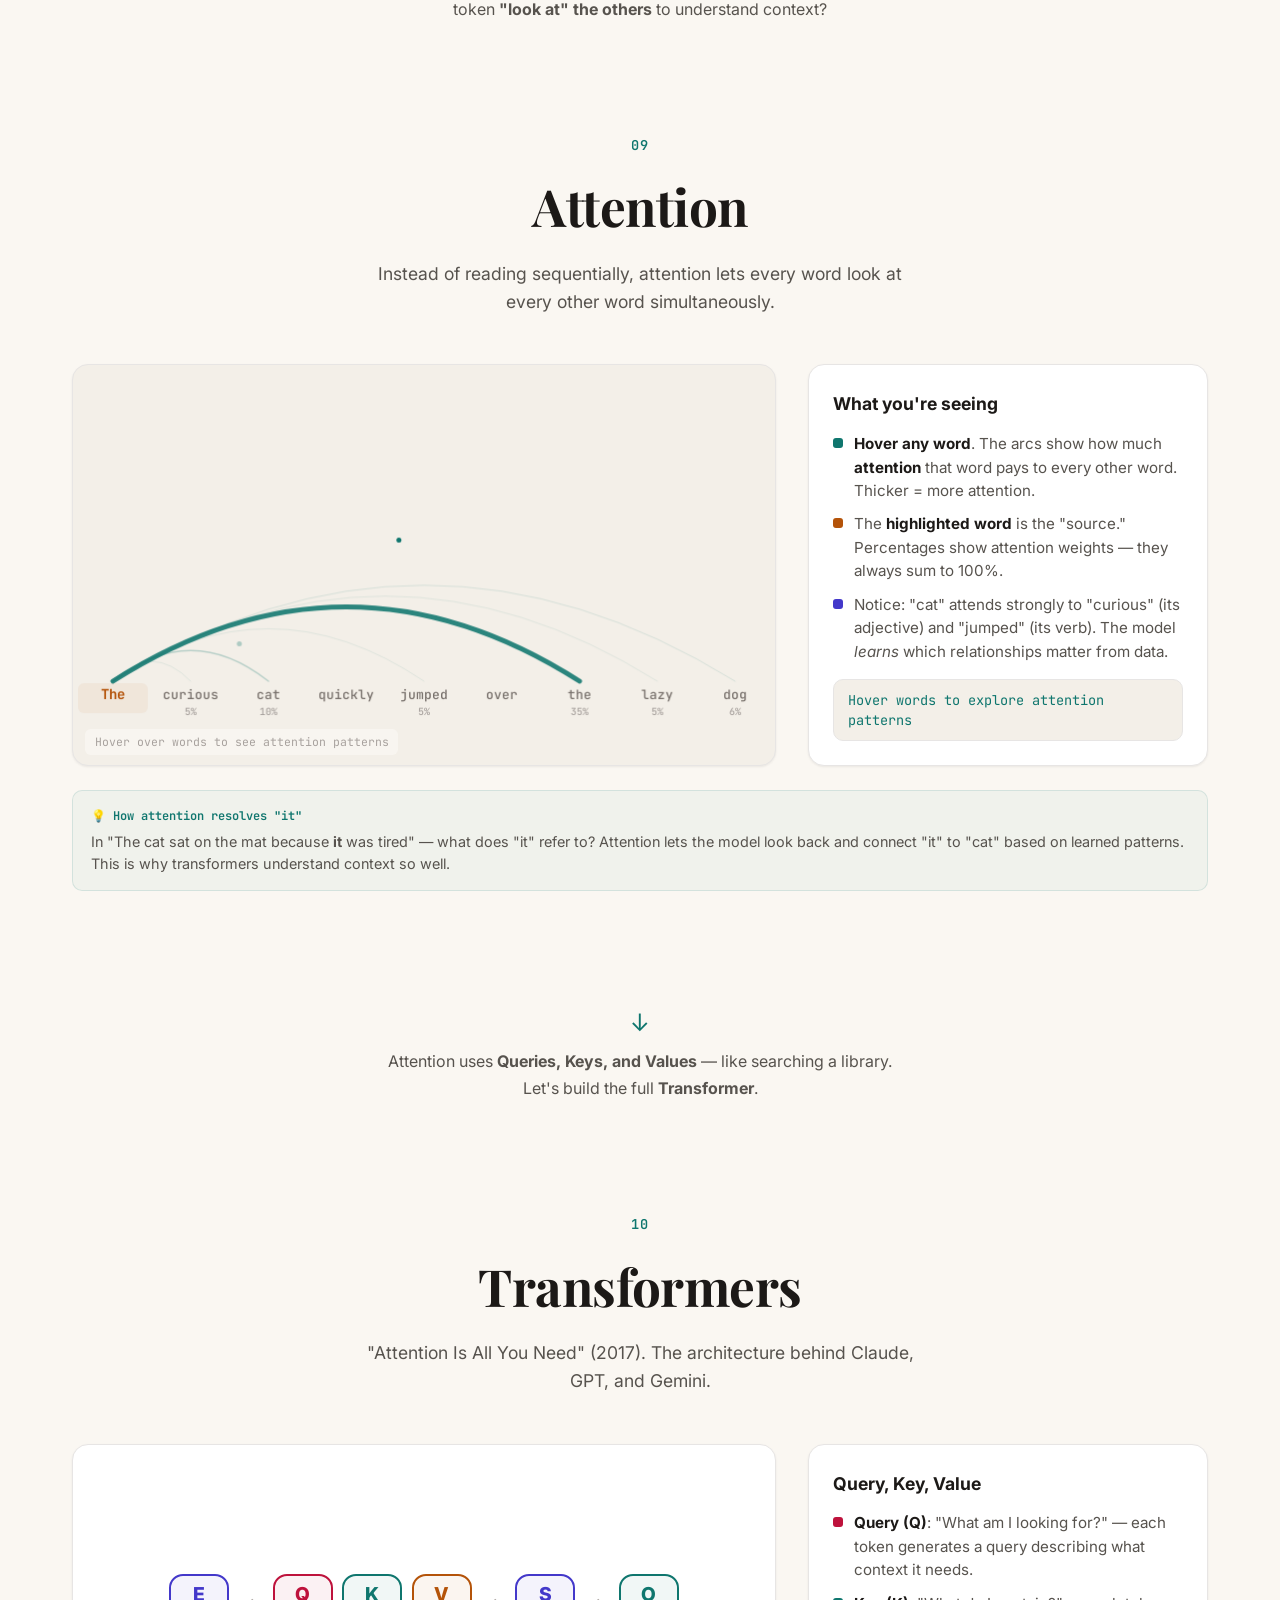
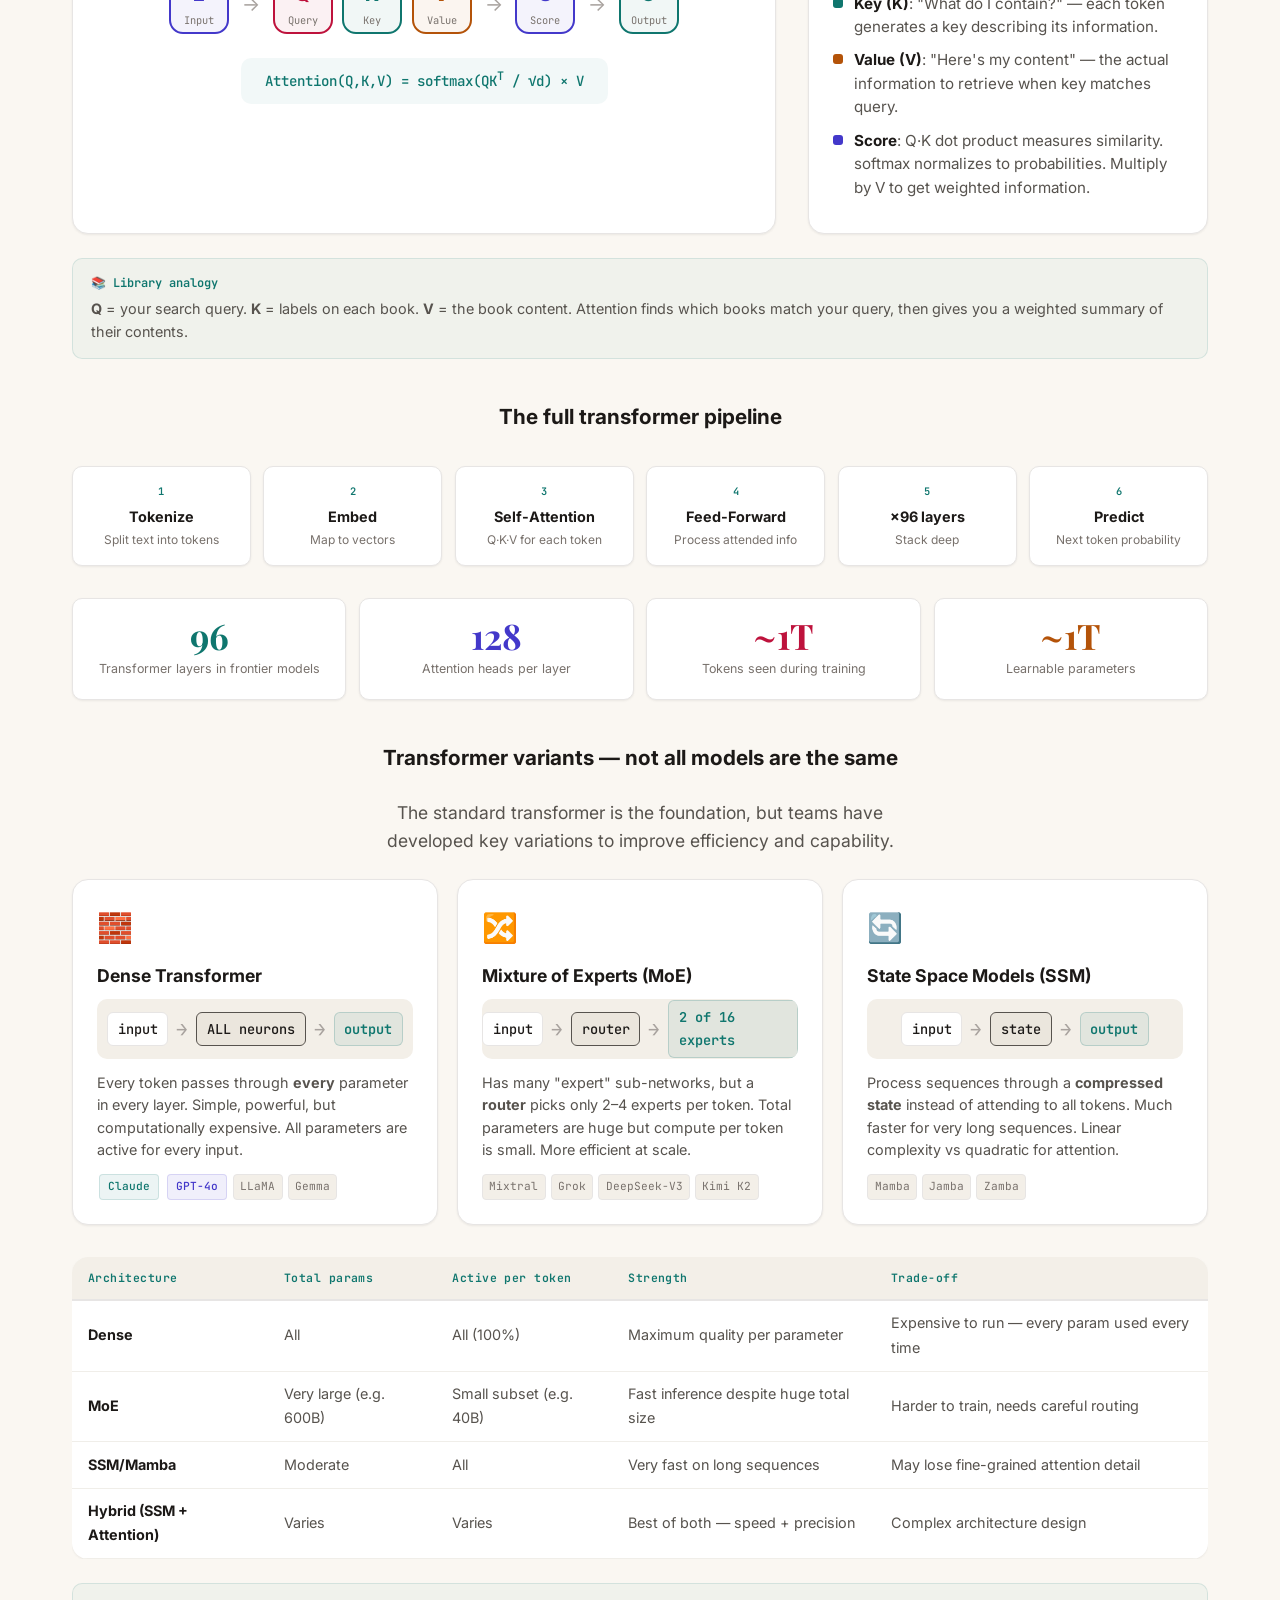
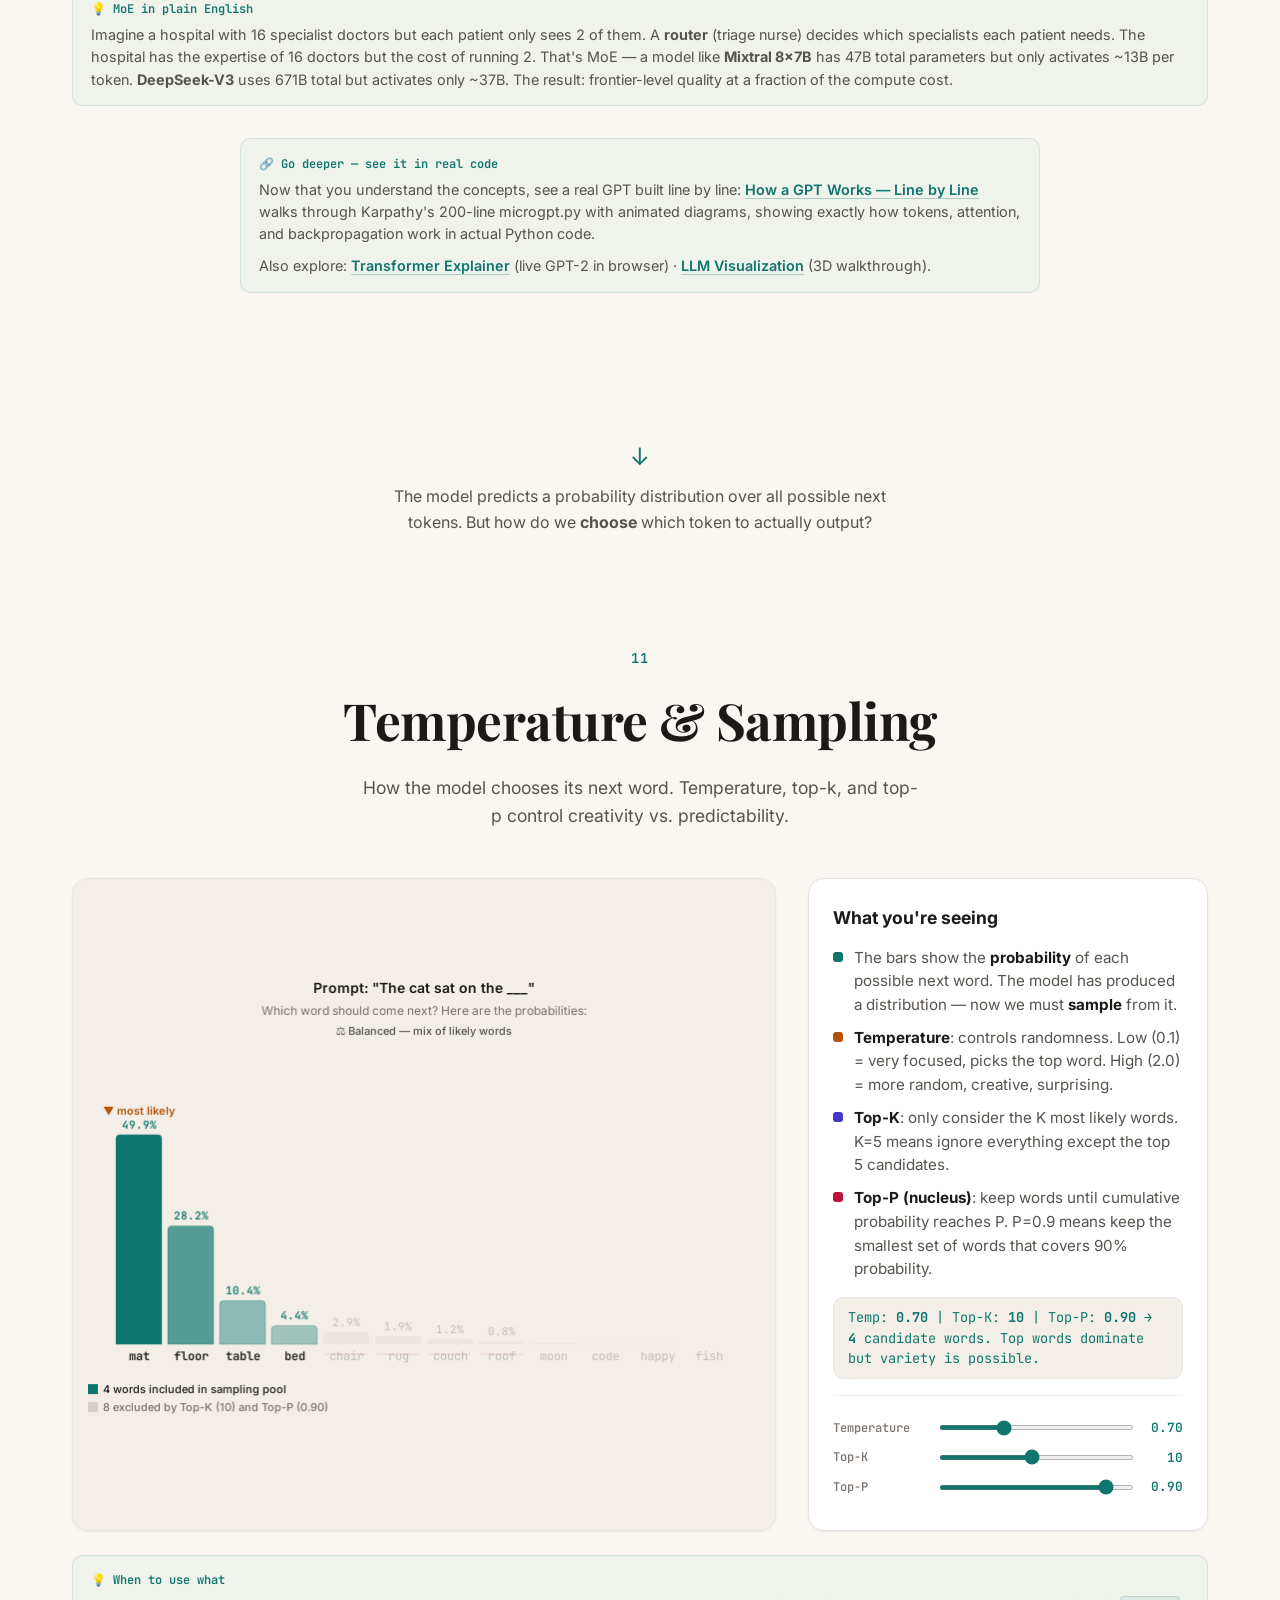
==== commit 8f5d787c: "Update index.html" ====
--- a/index.html
+++ b/index.html
@@ -30,7 +30,7 @@
       <a href="#ch10" class="nav-ch" data-ch="10"><span class="nav-num">10</span> Transformers</a>
       <a href="#ch11" class="nav-ch" data-ch="11"><span class="nav-num">11</span> Temperature</a>
       <a href="#ch12" class="nav-ch" data-ch="12"><span class="nav-num">12</span> Claude</a>
-      <a href="neurons-and-finetuning.html"class="nav-ch" data-ch="12"><span class="nav-num">12</span> Deep Dive: Neurons, Weights & Fine-Tuning</a>
+      <a href="neurons-and-finetuning.html"class="nav-ch" data-ch="13"><span class="nav-num">13</span> Deep Dive: Neurons, Weights & Fine-Tuning</a>
     </div>
   </div>
 </nav>
